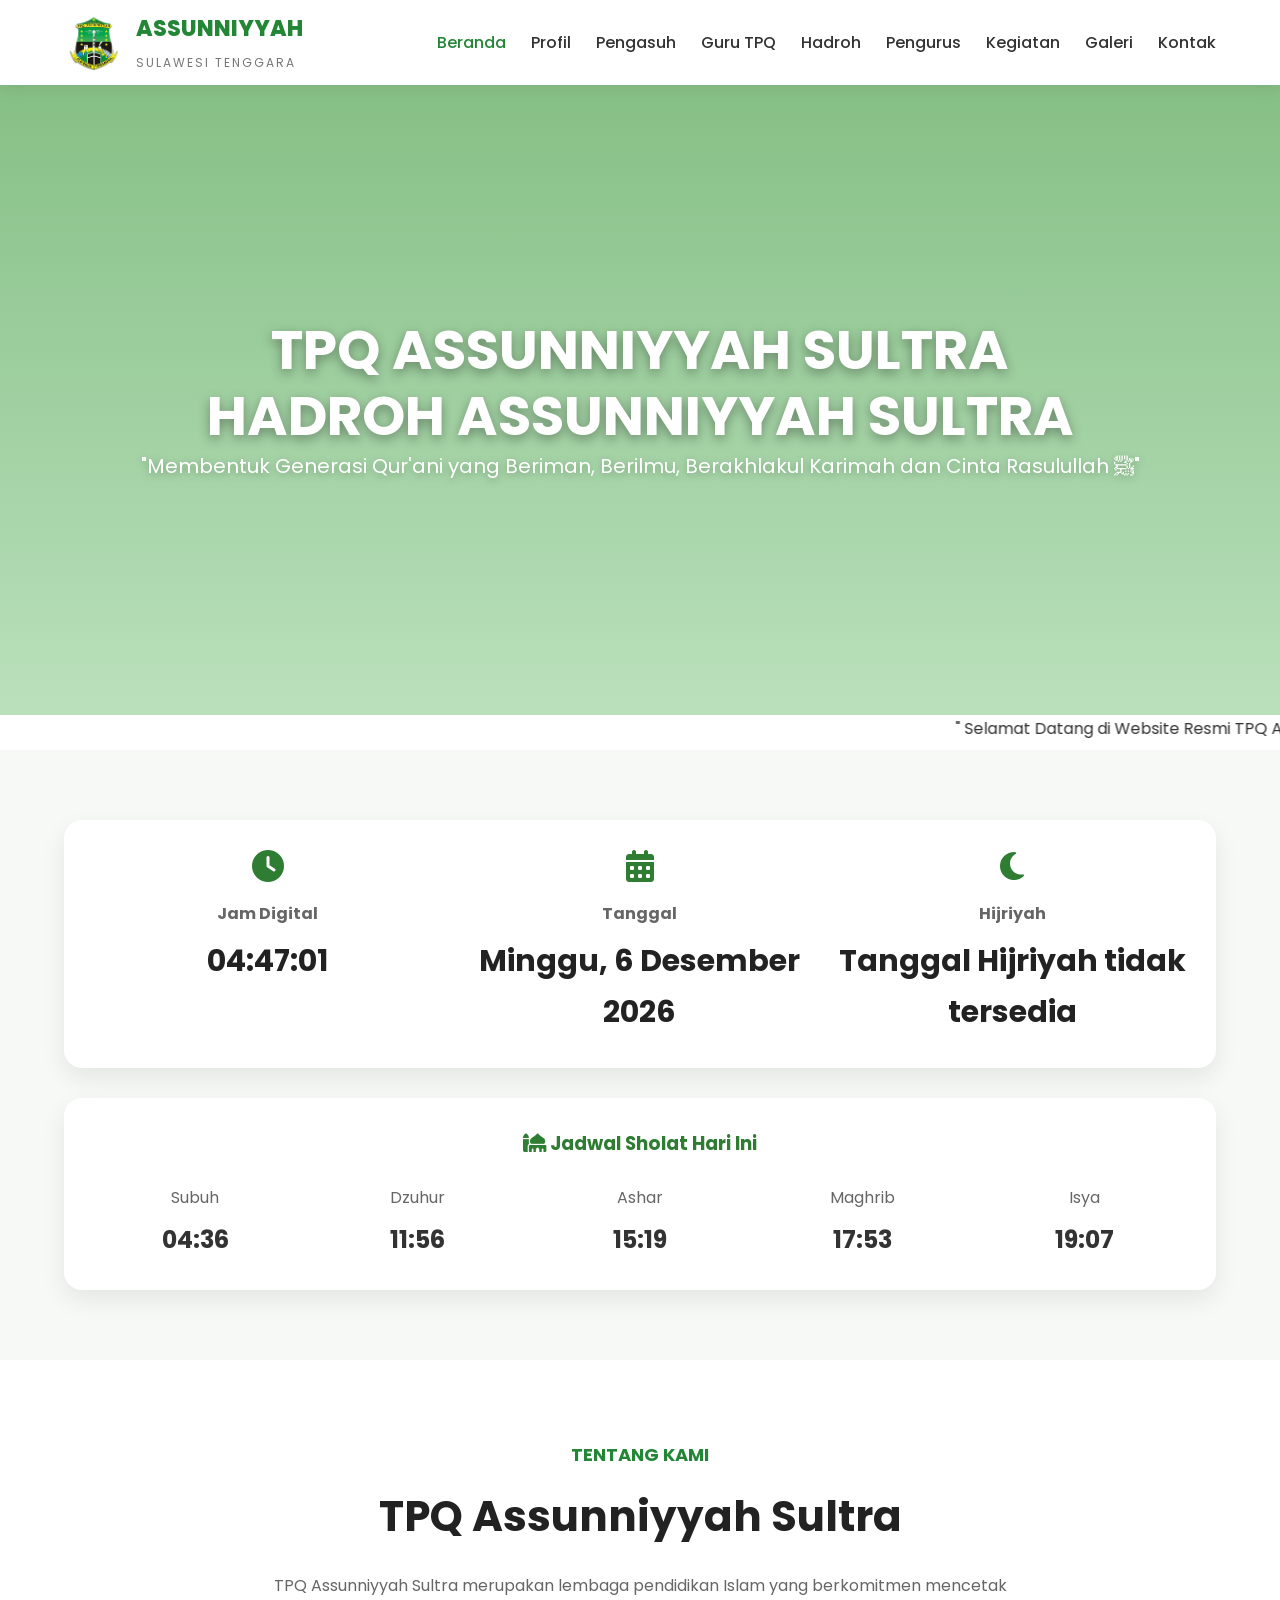
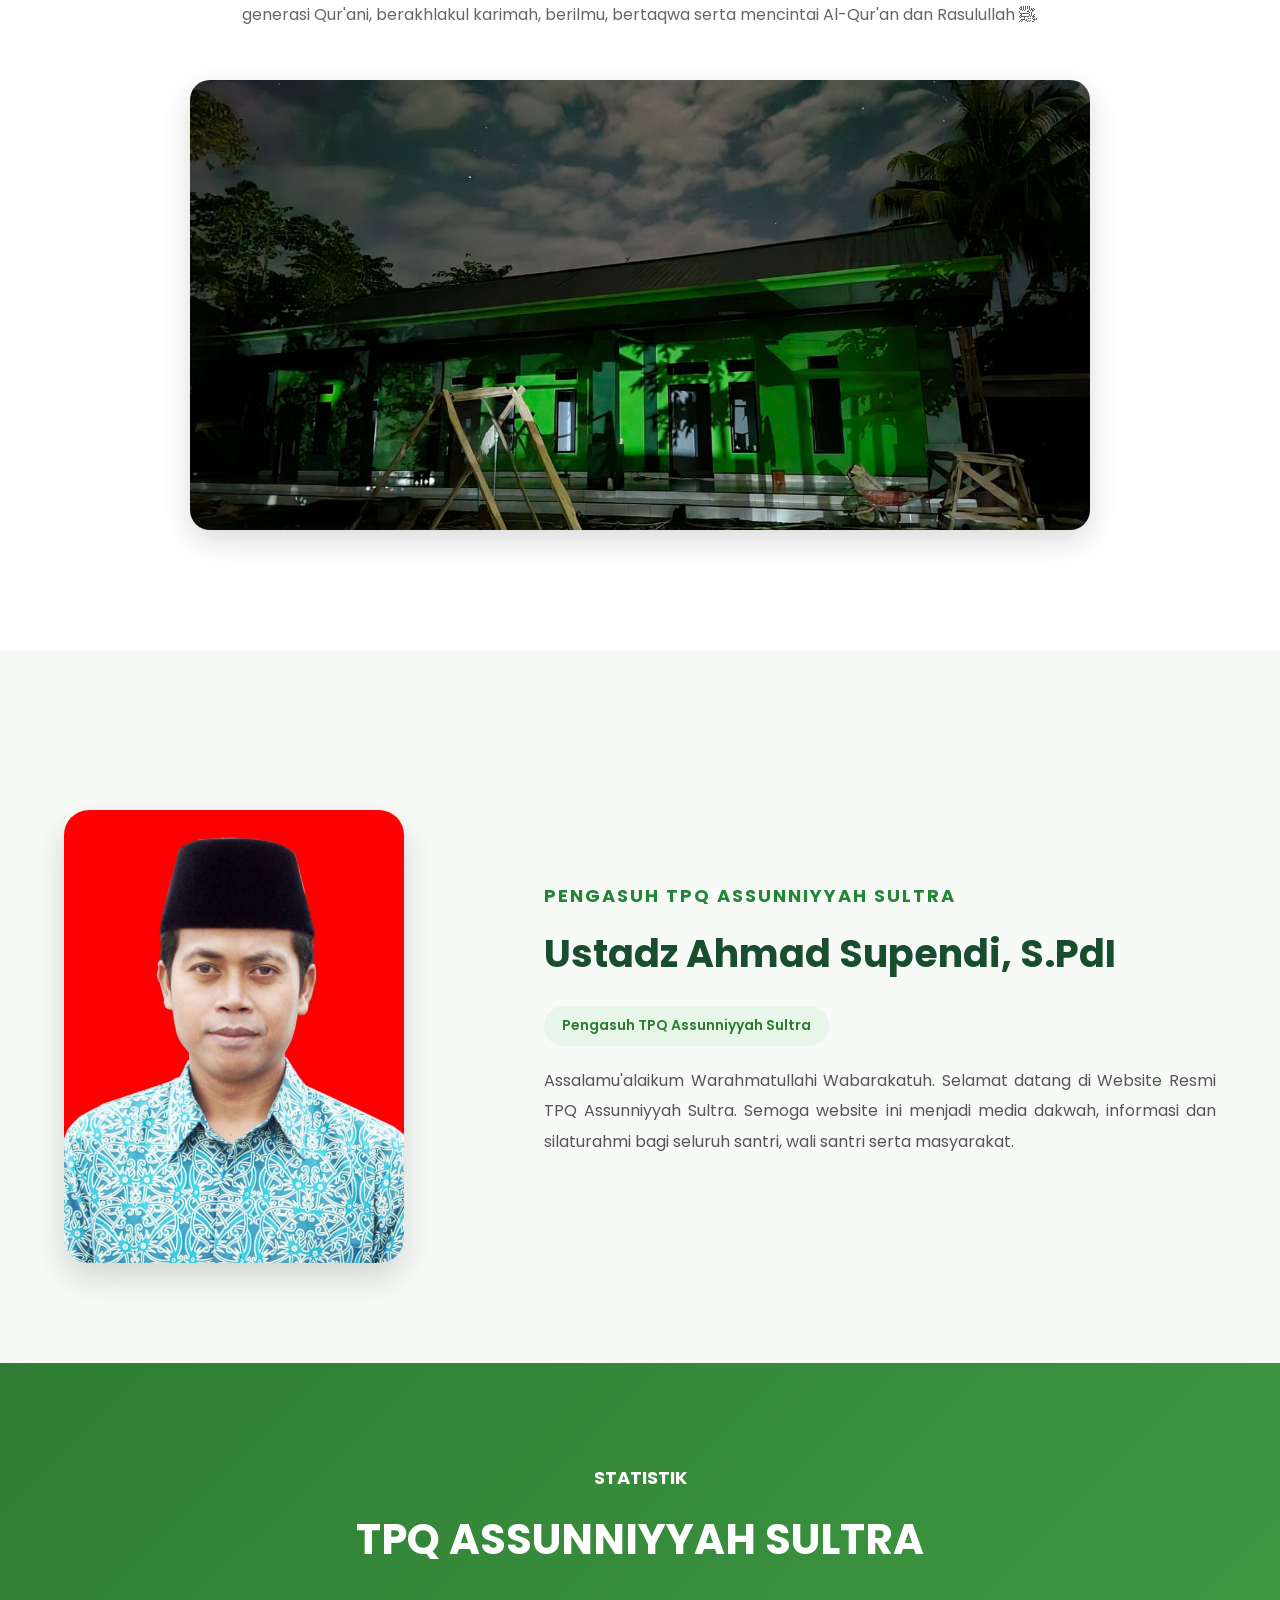
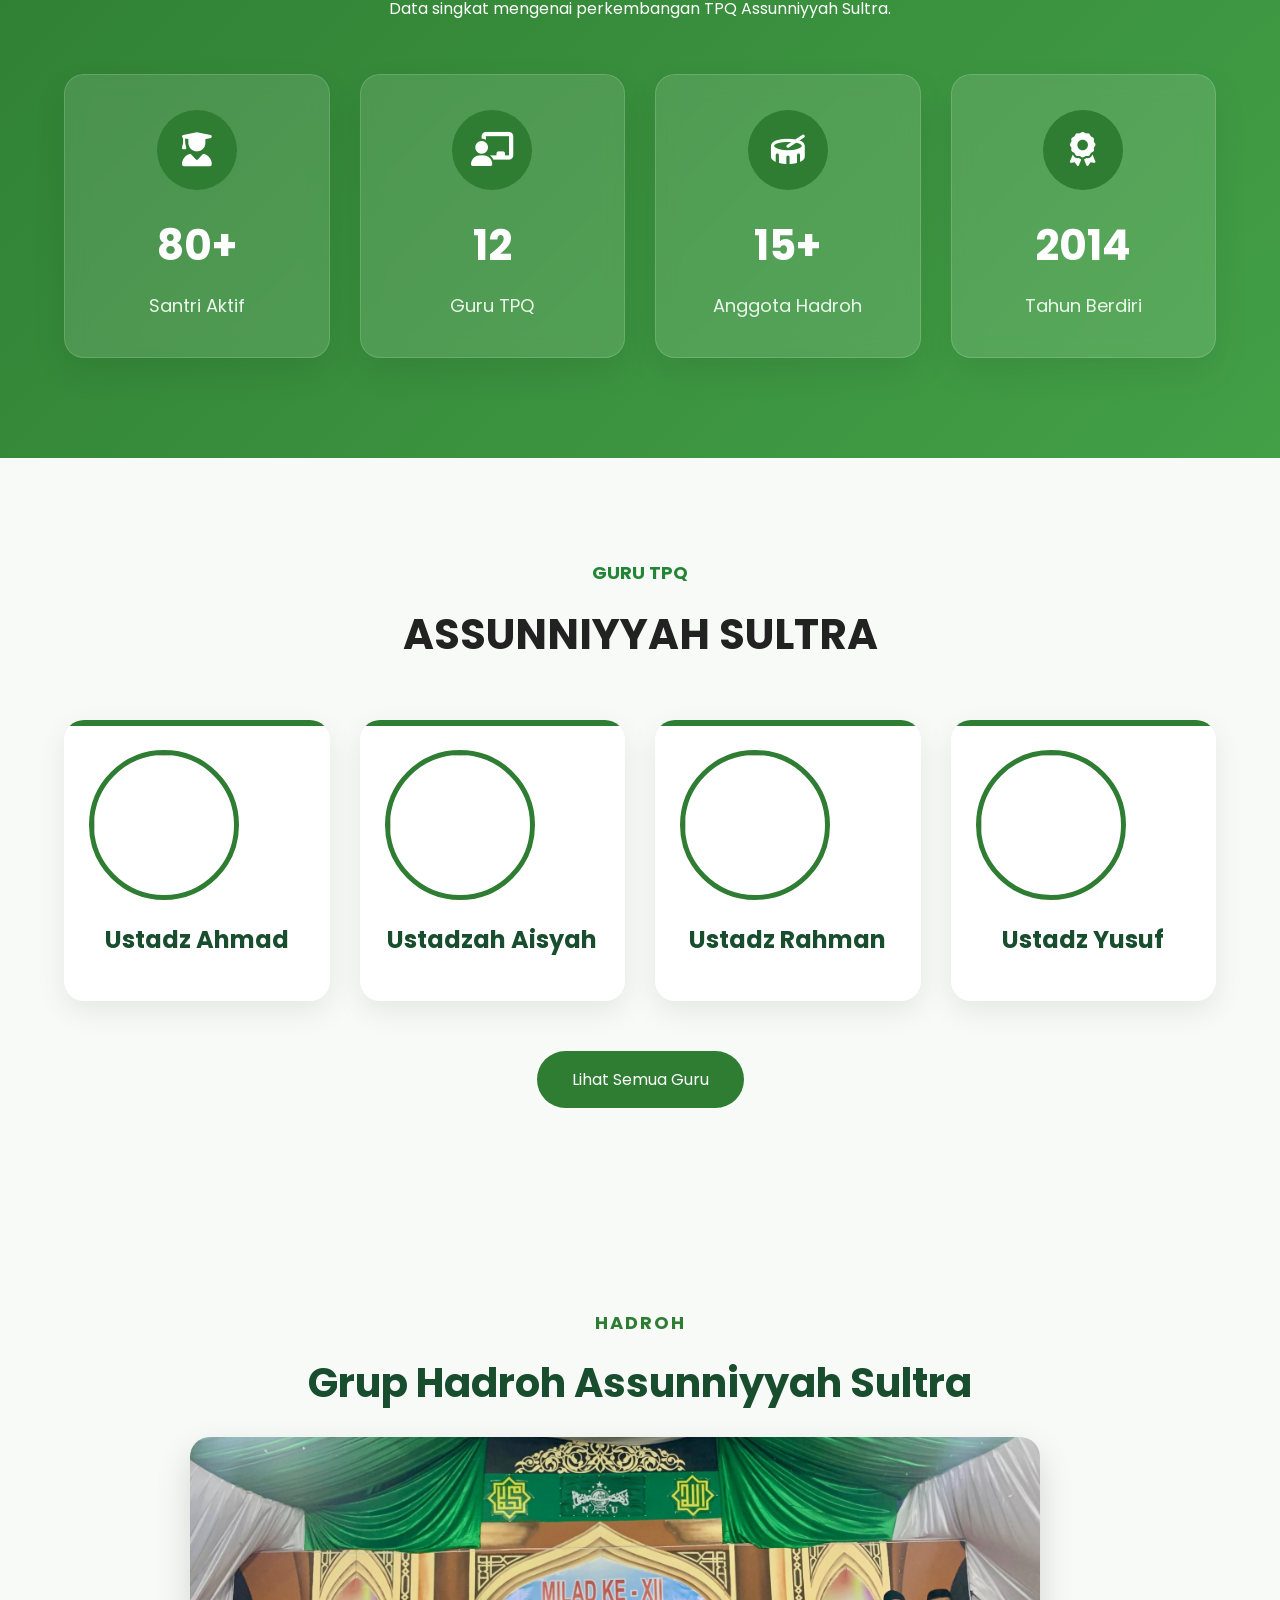
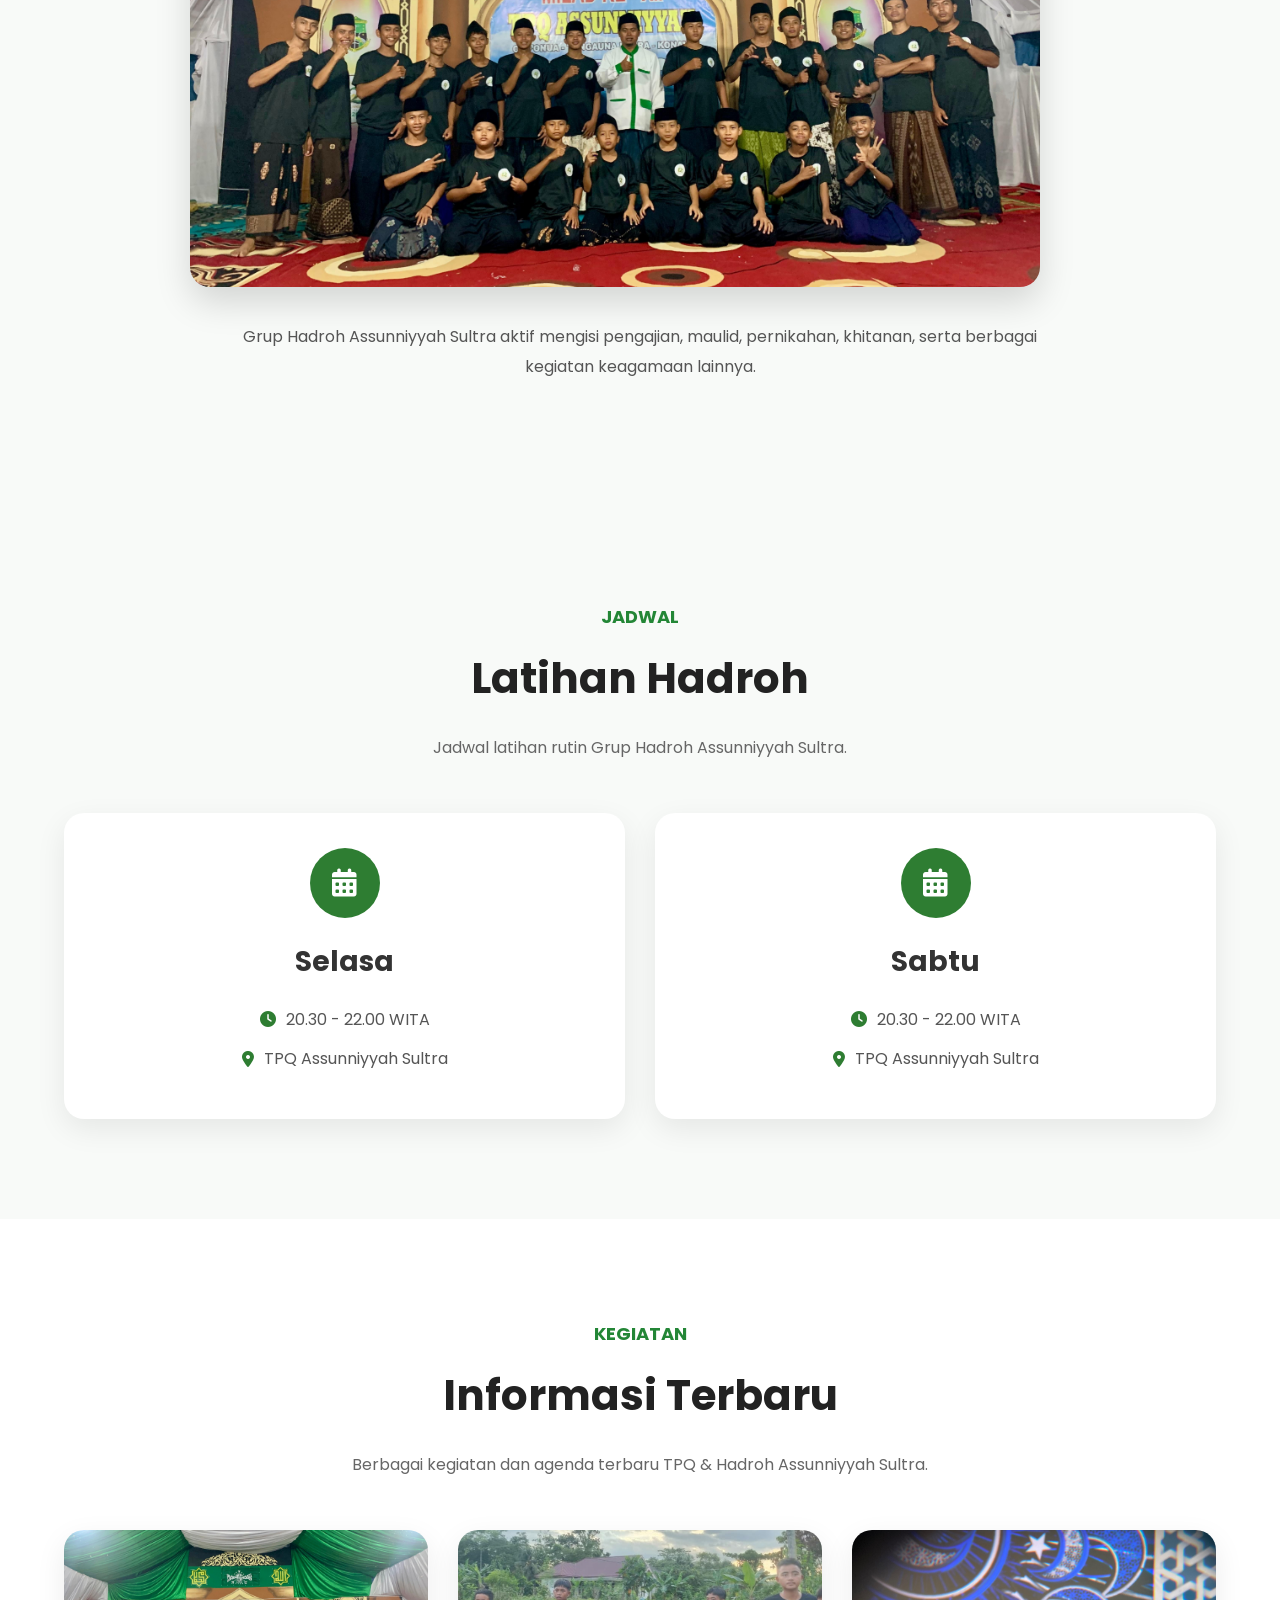
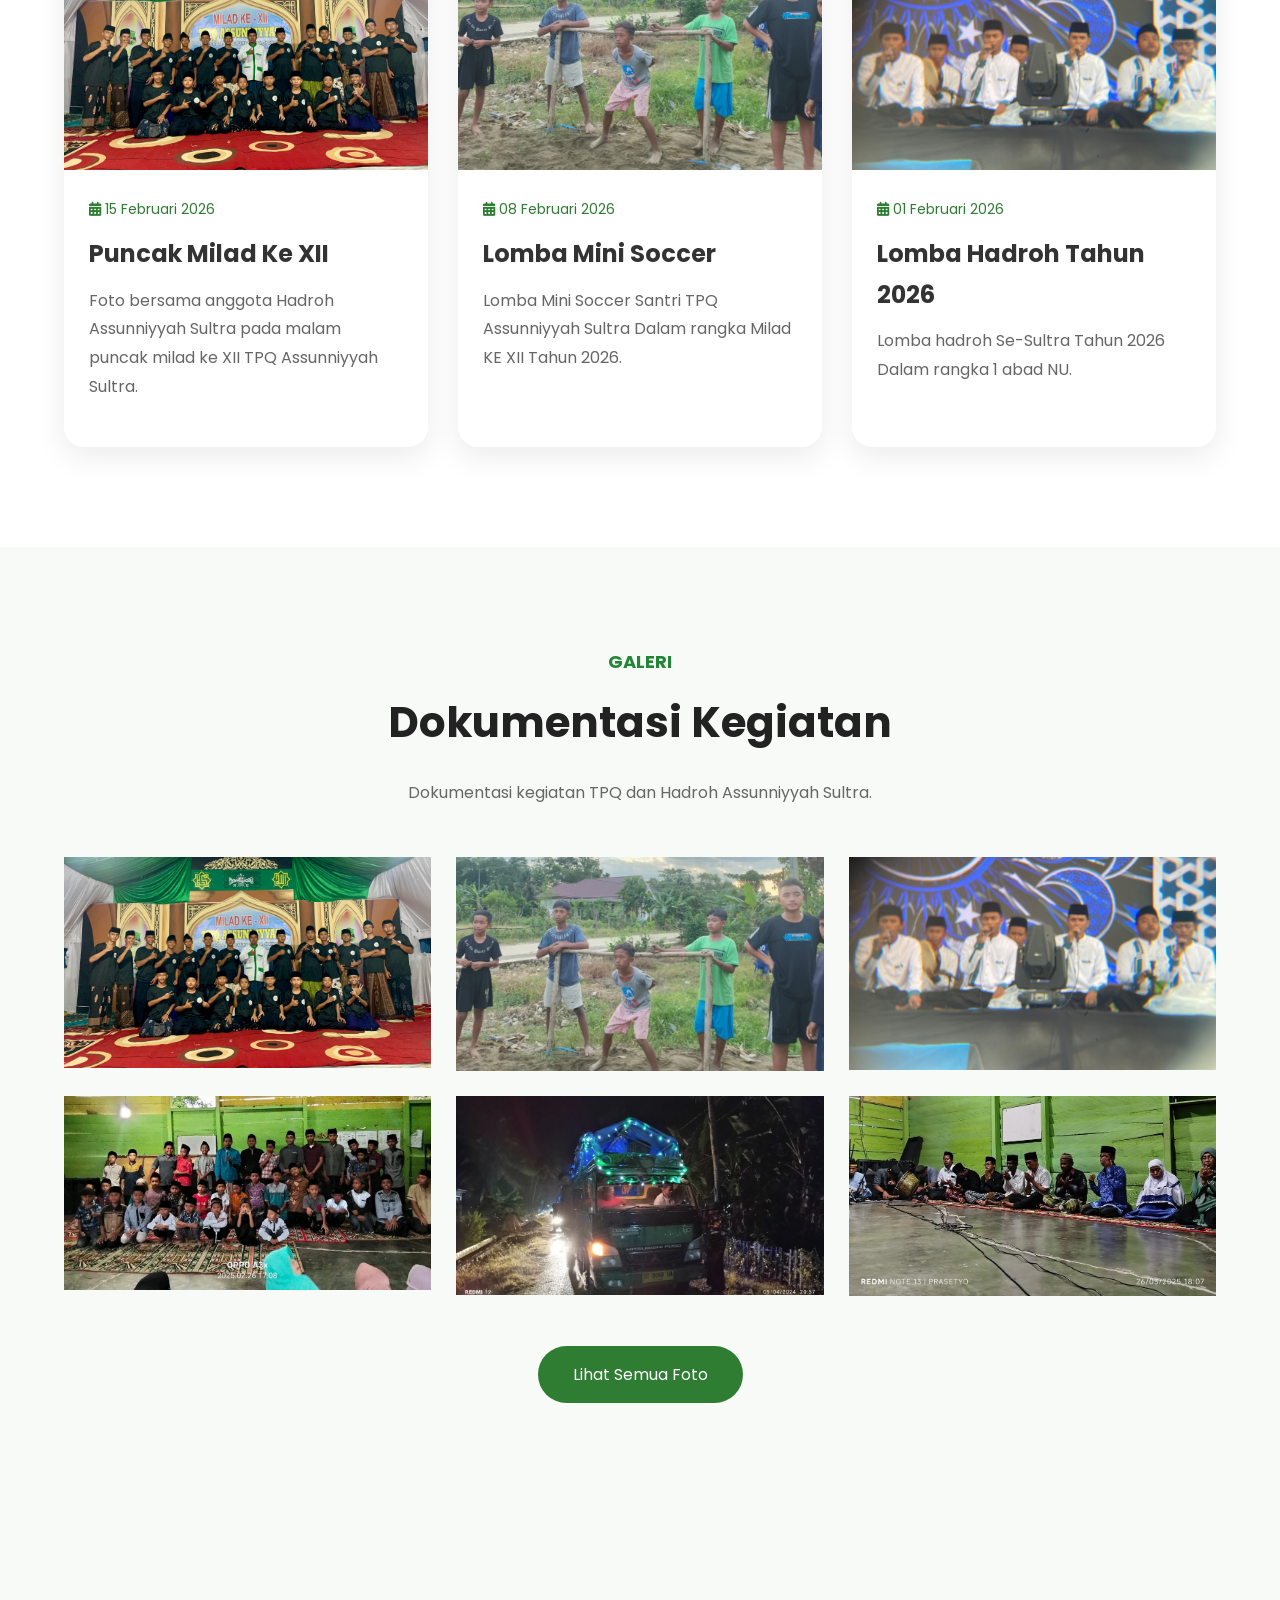
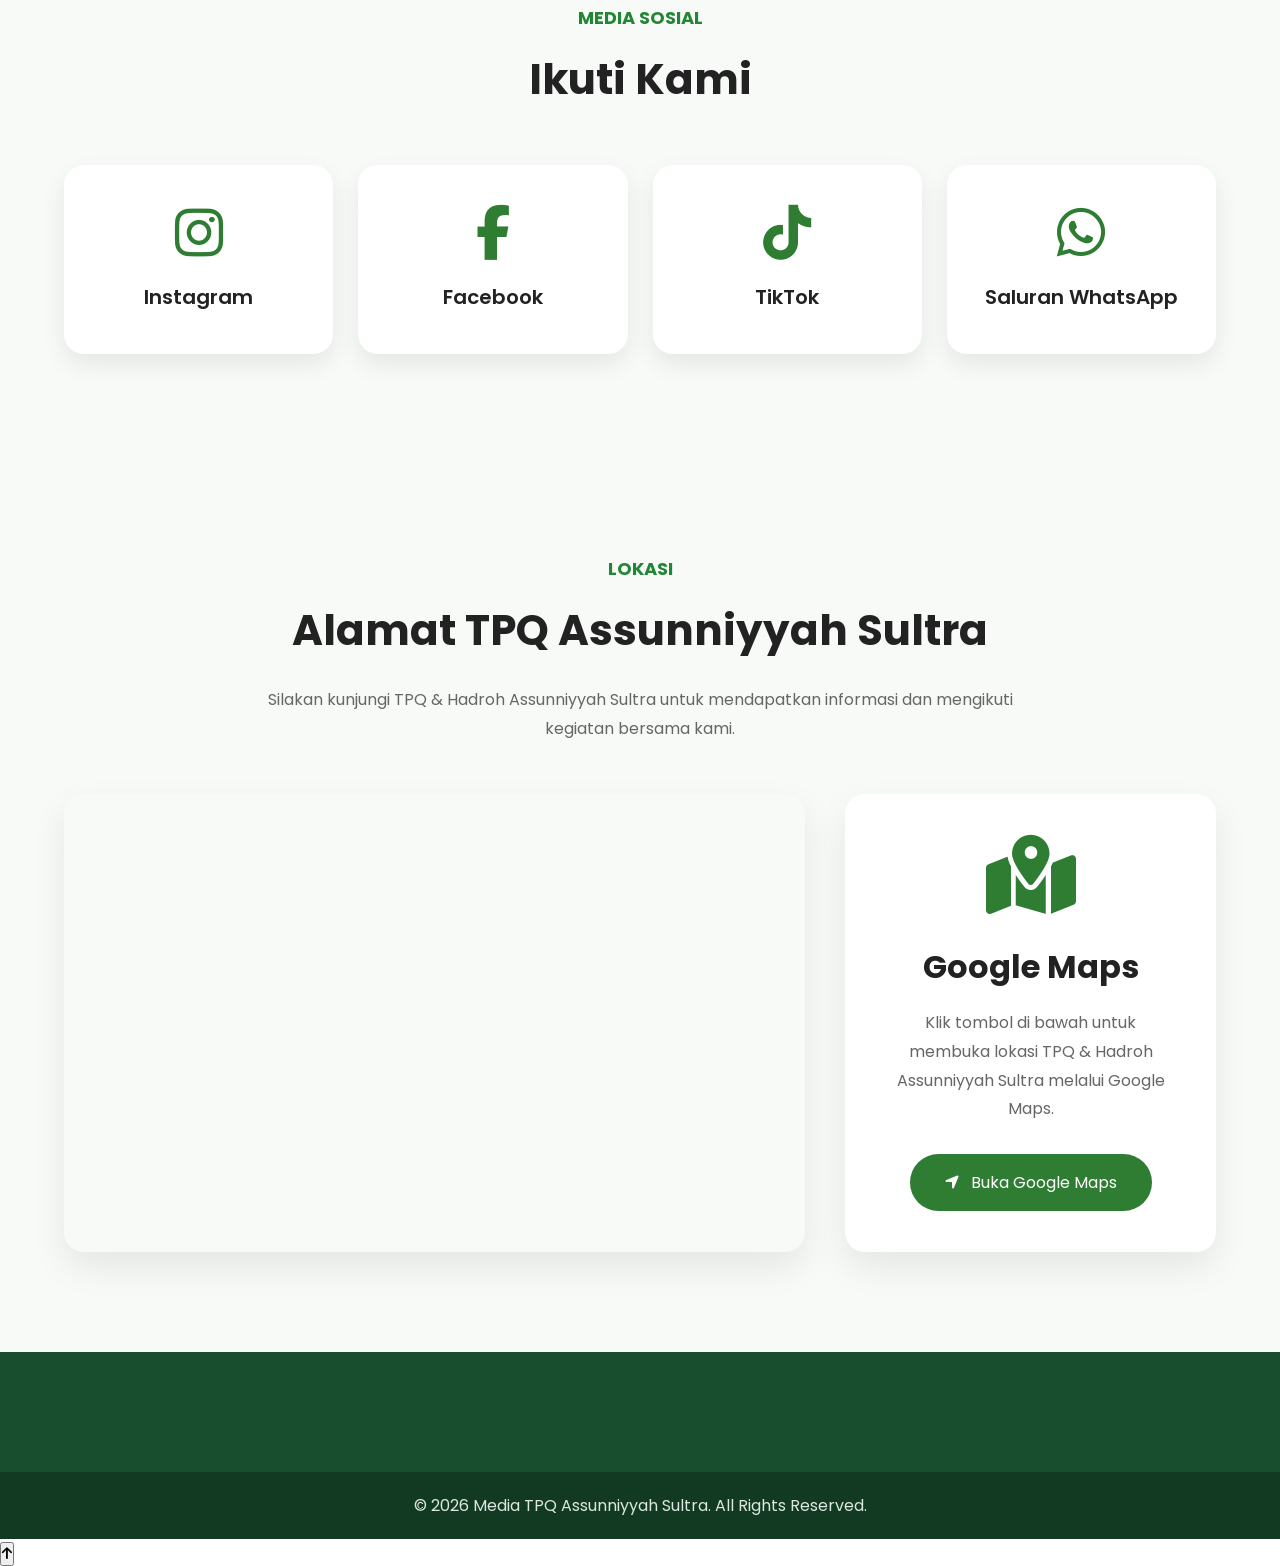
==== index.html @ f1564d1c "Update Web" ====
<!doctype html>
<html lang="id">
  <head>
    <meta charset="UTF-8" />

    <meta name="viewport" content="width=device-width, initial-scale=1.0" />

    <title>TPQ Assunniyyah Sultra</title>

    <meta
      name="description"
      content="Website Resmi TPQ & Hadroh Assunniyyah Sultra"
    />

    <link rel="icon" href="images/favicon==.ico" />

    <!-- Google Font -->

    <link rel="preconnect" href="https://fonts.googleapis.com" />

    <link rel="preconnect" href="https://fonts.gstatic.com" crossorigin />

    <link
      href="https://fonts.googleapis.com/css2?family=Poppins:wght@300;400;500;600;700;800&display=swap"
      rel="stylesheet"
    />

    <!-- Font Awesome -->

    <link
      rel="stylesheet"
      href="https://cdnjs.cloudflare.com/ajax/libs/font-awesome/6.7.2/css/all.min.css"
    />

    <!-- AOS -->

    <link href="https://unpkg.com/aos@2.3.4/dist/aos.css" rel="stylesheet" />

    <!-- CSS -->

    <link rel="stylesheet" href="css/style.css" />
  </head>

  <body>
    <!-- ========================= -->
    <!-- LOADING -->
    <!-- ========================= -->

    <div id="loader">
      <div class="loader-circle"></div>
    </div>

    <!-- ========================= -->
<!-- HEADER -->
<!-- ========================= -->

<header id="header">
  <div class="container">

    <a href="index.html" class="logo">
      <img src="images/logo.png" alt="Logo">

      <div class="logo-text">
        <h2>ASSUNNIYYAH</h2>
        <span>SULAWESI TENGGARA</span>
      </div>
    </a>

    <!-- Tombol Menu Mobile -->
    <div class="menu-toggle" id="menu-toggle">
      <i class="fa-solid fa-bars"></i>
    </div>

    <nav id="navbar">
      <ul>
        <li><a href="index.html" class="active">Beranda</a></li>
        <li><a href="profil.html">Profil</a></li>
        <li><a href="pengasuh.html">Pengasuh</a></li>
        <li><a href="guru.html">Guru TPQ</a></li>
        <li><a href="hadroh.html">Hadroh</a></li>
        <li><a href="pengurus.html">Pengurus</a></li>
        <li><a href="kegiatan.html">Kegiatan</a></li>
        <li><a href="galeri.html">Galeri</a></li>
        <li><a href="kontak.html">Kontak</a></li>
      </ul>
    </nav>

  </div>
</header>
    <!-- ========================= -->
    <!-- HERO -->
    <!-- ========================= -->

    <section class="hero">
      <div class="hero-overlay"></div>

      <div class="container hero-content">
        <h1 data-aos="zoom-in">
          TPQ ASSUNNIYYAH SULTRA
  <span>HADROH ASSUNNIYYAH SULTRA</span>

        </h1>

        <p data-aos="fade-up">
          "Membentuk Generasi Qur'ani yang Beriman, Berilmu, Berakhlakul Karimah
          dan Cinta Rasulullah ﷺ"
        </p>
      </div>
    </section>

    <!-- ========================= -->
    <!-- RUNNING TEXT -->
    <!-- ========================= -->

    <section class="running-text">
      <marquee behavior="scroll" direction="left">
        " Selamat Datang di Website Resmi TPQ Assunniyyah Sultra • Semoga Allah
        SWT Memberikan Keberkahan Kepada Kita Semua • Aamiin Ya Rabbal 'Alamin "
      </marquee>
    </section>

    <section class="dashboard">
      <div class="container">
        <!-- Card Atas -->
        <div class="info-bar">
          <div class="info-item">
            <i class="fa-solid fa-clock"></i>
            <h4>Jam Digital</h4>
            <h2 id="clock">00:00:00</h2>
          </div>

          <div class="info-item">
            <i class="fa-solid fa-calendar-days"></i>
            <h4>Tanggal</h4>
            <h2 id="today">Loading...</h2>
          </div>

          <div class="info-item">
            <i class="fa-solid fa-moon"></i>
            <h4>Hijriyah</h4>
            <h2 id="hijri">Loading...</h2>
          </div>
        </div>

        <!-- Card Bawah -->
        <div class="prayer-card">
          <h3>
            <i class="fa-solid fa-mosque"></i>
            Jadwal Sholat Hari Ini
          </h3>

          <div class="prayer-grid">
            <div>
              <span>Subuh</span>
              <strong id="fajr">04:36</strong>
            </div>

            <div>
              <span>Dzuhur</span>
              <strong id="dhuhr">11:56</strong>
            </div>

            <div>
              <span>Ashar</span>
              <strong id="asr">15:19</strong>
            </div>

            <div>
              <span>Maghrib</span>
              <strong id="maghrib">17:53</strong>
            </div>

            <div>
              <span>Isya</span>
              <strong id="isha">19:07</strong>
            </div>
          </div>
        </div>
      </div>
    </section>

    <!-- ========================= -->
    <!-- PROFIL SINGKAT -->
    <!-- ========================= -->

    <section class="about">
      <div class="container">
        <div class="section-title">
          <h5>Tentang Kami</h5>

          <h2>TPQ Assunniyyah Sultra</h2>

          <p>
            TPQ Assunniyyah Sultra merupakan lembaga pendidikan Islam yang
            berkomitmen mencetak generasi Qur'ani, berakhlakul karimah, berilmu,
            bertaqwa serta mencintai Al-Qur'an dan Rasulullah ﷺ.
          </p>
        </div>

        <!-- Gambar -->
        <div class="about-image">
          <img src="images/about.jpg" alt="Tentang Kami" />
        </div>
      </div>
    </section>

    <!-- ========================= -->
    <!-- SAMBUTAN PENGASUH -->
    <!-- ========================= -->

    <section class="pengasuh-home">
      <div class="container">
        <div class="pengasuh-grid">
          <div class="foto">
            <img src="images/pengasuh.jpg" alt="Pengasuh" />
          </div>

          <div class="isi">
            <h5>Pengasuh TPQ Assunniyyah SUltra</h5>

            <h2>Ustadz Ahmad Supendi, S.PdI</h2>

            <span class="jabatan"> Pengasuh TPQ Assunniyyah Sultra </span>

            <p>
              Assalamu'alaikum Warahmatullahi Wabarakatuh. Selamat datang di
              Website Resmi TPQ Assunniyyah Sultra. Semoga website ini menjadi
              media dakwah, informasi dan silaturahmi bagi seluruh santri, wali
              santri serta masyarakat.
            </p>
          </div>
        </div>
      </div>
    </section>

    <!-- ========================= -->
    <!-- STATISTIK -->
    <!-- ========================= -->

    <section class="counter">
      <div class="container">
        <div class="section-title">
          <h5>Statistik</h5>

          <h2>TPQ ASSUNNIYYAH SULTRA</h2>

          <p>Data singkat mengenai perkembangan TPQ Assunniyyah Sultra.</p>
        </div>

        <div class="counter-grid">
          <div class="counter-box">
            <i class="fa-solid fa-user-graduate"></i>
            <h2>80+</h2>
            <p>Santri Aktif</p>
          </div>

          <div class="counter-box">
            <i class="fa-solid fa-chalkboard-user"></i>
            <h2>12</h2>
            <p>Guru TPQ</p>
          </div>

          <div class="counter-box">
            <i class="fa-solid fa-drum"></i>
            <h2>15+</h2>
            <p>Anggota Hadroh</p>
          </div>

          <div class="counter-box">
            <i class="fa-solid fa-award"></i>
            <h2>2014</h2>
            <p>Tahun Berdiri</p>
          </div>
        </div>
      </div>
    </section>

    <!-- ========================= -->
    <!-- GURU -->
    <!-- ========================= -->

    <section class="guru-home">
      <div class="container">
        <div class="section-title">
          <h5>Guru TPQ</h5>

          <h2>ASSUNNIYYAH SULTRA</h2>
        </div>

        <div class="guru-grid">
          <div class="guru-card">
            <img src="images/guru/guru1.jpg" />

            <h3>Ustadz Ahmad</h3>

          </div>

          <div class="guru-card">
            <img src="images/guru/guru2.jpg" />

            <h3>Ustadzah Aisyah</h3>

          </div>

          <div class="guru-card">
            <img src="images/guru/guru3.jpg" />

            <h3>Ustadz Rahman</h3>

          </div>

          <div class="guru-card">
            <img src="images/guru/guru4.jpg" />

            <h3>Ustadz Yusuf</h3>

          </div>
        </div>

        <div class="center">
          <a href="guru.html" class="btn"> Lihat Semua Guru </a>
        </div>
      </div>
    </section>

    <!-- ========================= -->
    <!-- HADROH -->
    <!-- ========================= -->

    <section class="hadroh-home">
      <div class="container">
        <div class="hadroh-content">
          <h5>Hadroh</h5>

          <h2>Grup Hadroh Assunniyyah Sultra</h2>

          <div class="hadroh-image">
            <img src="images/hadroh.jpg" alt="Grup Hadroh" />
          </div>

          <p>
            Grup Hadroh Assunniyyah Sultra aktif mengisi pengajian, maulid,
            pernikahan, khitanan, serta berbagai kegiatan keagamaan lainnya.
          </p>
        </div>
      </div>
    </section>
    <!-- ========================= -->
    <!-- JADWAL HADROH -->
    <!-- ========================= -->

    <section class="jadwal-home">
      <div class="container">
        <div class="section-title">
          <h5>Jadwal</h5>

          <h2>Latihan Hadroh</h2>

          <p>Jadwal latihan rutin Grup Hadroh Assunniyyah Sultra.</p>
        </div>

        <div class="jadwal-grid">
          <div class="jadwal-card">
            <i class="fa-solid fa-calendar-days"></i>

            <h3>Selasa</h3>

            <p>
              <i class="fa-solid fa-clock"></i>
              20.30 - 22.00 WITA
            </p>

            <p>
              <i class="fa-solid fa-location-dot"></i>
              TPQ Assunniyyah Sultra
            </p>
          </div>

          <div class="jadwal-card">
            <i class="fa-solid fa-calendar-days"></i>

            <h3>Sabtu</h3>

            <p>
              <i class="fa-solid fa-clock"></i>
              20.30 - 22.00 WITA
            </p>

            <p>
              <i class="fa-solid fa-location-dot"></i>
              TPQ Assunniyyah Sultra
            </p>
          </div>
        </div>
      </div>
    </section>

    <!-- ========================= -->
    <!-- KEGIATAN -->
    <!-- ========================= -->

    <section class="kegiatan-home">
      <div class="container">
        <div class="section-title">
          <h5>Kegiatan</h5>

          <h2>Informasi Terbaru</h2>

          <p>
            Berbagai kegiatan dan agenda terbaru TPQ & Hadroh Assunniyyah
            Sultra.
          </p>
        </div>

        <div class="kegiatan-grid">
          <div class="kegiatan-card">
            <img src="images/Kegiatan/1.jpg" alt="Wisuda Santri" />

            <div class="content">
              <span class="tanggal">
                <i class="fa-solid fa-calendar-days"></i>
                15 Februari 2026
              </span>

              <h3>Puncak Milad Ke XII</h3>

              <p>
                Foto bersama anggota Hadroh Assunniyyah Sultra pada malam
                puncak milad ke XII TPQ Assunniyyah Sultra.
              </p>
            </div>
          </div>

          <div class="kegiatan-card">
            <img src="images/Kegiatan/2.jpg" alt="Maulid Nabi" />

            <div class="content">
              <span class="tanggal">
                <i class="fa-solid fa-calendar-days"></i>
                08 Februari 2026
              </span>

              <h3>Lomba Mini Soccer</h3>

              <p>
                Lomba Mini Soccer Santri TPQ Assunniyyah Sultra
                Dalam rangka Milad KE XII Tahun 2026.
              </p>
            </div>
          </div>

          <div class="kegiatan-card">
            <img src="images/Kegiatan/3.jpg" alt="Buka Bersama" />

            <div class="content">
              <span class="tanggal">
                <i class="fa-solid fa-calendar-days"></i>
                01 Februari 2026
              </span>

              <h3>Lomba Hadroh Tahun 2026</h3>

              <p>Lomba hadroh Se-Sultra Tahun 2026
                Dalam rangka 1 abad NU.
              </p>
            </div>
          </div>
        </div>
      </div>
    </section>

    <!-- ========================= -->
    <!-- GALERI -->
    <!-- ========================= -->

    <section class="gallery">
      <div class="container">
        <div class="section-title">
          <h5>Galeri</h5>

          <h2>Dokumentasi Kegiatan</h2>

          <p>Dokumentasi kegiatan TPQ dan Hadroh Assunniyyah Sultra.</p>
        </div>

        <div class="gallery-grid">
          <img src="images/galeri/1.jpg" alt="" />
          <img src="images/galeri/2.jpg" alt="" />
          <img src="images/galeri/3.jpg" alt="" />
          <img src="images/galeri/4.jpg" alt="" />
          <img src="images/galeri/5.jpg" alt="" />
          <img src="images/galeri/6.jpg" alt="" />
        </div>

        <div class="center">
          <a href="galeri.html" class="btn"> Lihat Semua Foto </a>
        </div>
      </div>
    </section>

    <!-- ========================= -->
    <!-- MEDIA SOSIAL -->
    <!-- ========================= -->

    <section class="social-media-home">
      <div class="container">
        <div class="section-title">
          <h5>Media Sosial</h5>

          <h2>Ikuti Kami</h2>
        </div>

        <div class="social-media-grid">
          <a href="#" class="social-media-card">
            <i class="fab fa-instagram"></i>

            <h3>Instagram</h3>
          </a>

          <a href="#" class="social-media-card">
            <i class="fab fa-facebook-f"></i>

            <h3>Facebook</h3>
          </a>

          <a href="#" class="social-media-card">
            <i class="fab fa-tiktok"></i>

            <h3>TikTok</h3>
          </a>

          <a href="https://whatsapp.com/channel/0029Vb6RpM305MUb8Zbswf0Z" class="social-media-card">
            <i class="fab fa-whatsapp"></i>

            <h3>Saluran WhatsApp</h3>
          </a>
        </div>
      </div>
    </section>

    <!-- ========================= -->
    <!-- LOKASI -->
    <!-- ========================= -->

    <section class="maps">
      <div class="container">
        <div class="section-title">
          <h5>Lokasi</h5>

          <h2>Alamat TPQ Assunniyyah Sultra</h2>

          <p>
            Silakan kunjungi TPQ & Hadroh Assunniyyah Sultra untuk mendapatkan
            informasi dan mengikuti kegiatan bersama kami.
          </p>
        </div>

        <div class="maps-grid">

  <!-- GOOGLE MAPS -->
  <div class="maps-box">
    <iframe
      src="https://www.google.com/maps/embed?pb=!1m18!1m12!1m3!1d3784.098112380051!2d122.01916017473341!3d-3.7930632961807658!2m3!1f0!2f0!3f0!3m2!1i1024!2i768!4f13.1!3m3!1m2!1s0x2d984b002f3227e1%3A0x516127550e9a726f!2sHadroh%20Assunniyyah%20sultra!5e1!3m2!1sid!2sid!4v1784191414597!5m2!1sid!2sid"
      loading="lazy"
      allowfullscreen
      referrerpolicy="strict-origin-when-cross-origin">
    </iframe>
  </div>

  <!-- INFORMASI MAPS -->
  <div class="maps-info">

    <i class="fa-solid fa-map-location-dot maps-icon"></i>

    <h3>Google Maps</h3>

    <p>
      Klik tombol di bawah untuk membuka lokasi TPQ & Hadroh
      Assunniyyah Sultra melalui Google Maps.
    </p>

    <a
      href="https://maps.app.goo.gl/Sqb6dBNsabSsBV2x9?g_st=aw"
      target="_blank"
      class="btn">

      <i class="fa-solid fa-location-arrow"></i>

      Buka Google Maps

    </a>

  </div>

</div>
      </div>
    </section>
    <!-- ========================= -->
    <!-- FOOTER -->
    <!-- ========================= -->

    <footer>
      <div class="container footer-grid">
        <!-- Kiri -->
        <div class="footer-about">
         
        </div>
      </div>

      <div class="copyright">
        © 2026 Media TPQ Assunniyyah Sultra. All Rights Reserved.
      </div>
    </footer>

    <!-- Back To Top -->

    <button id="backToTop">
      <i class="fa-solid fa-arrow-up"></i>
    </button>

    <!-- AOS -->

    <script src="https://unpkg.com/aos@2.3.4/dist/aos.js"></script>

    <script>
      AOS.init({
        duration: 1000,

        once: true,
      });
    </script>

    <!-- Javascript -->

    <script src="js/script.js"></script>
    <script src="js/jam.js"></script>
    <script src="js/kalender.js"></script>
    <script src="js/jadwal-sholat.js"></script>
    <script src="js/galeri.js"></script>

    <script>
document.addEventListener("DOMContentLoaded", function(){

    const menu = document.getElementById("menu-toggle");
    const navbar = document.getElementById("navbar");

    menu.addEventListener("click", function(){
        navbar.classList.toggle("active");
    });

});
</script>
  </body>
</html>
---- css/style.css ----
/* =====================================
   ASSUNNIYYAH SULTRA WEBSITE
   MAIN STYLE CSS
===================================== */

*{
    margin:0;
    padding:0;
    box-sizing:border-box;
}

html,
body{
    overflow-x:hidden;
}

/* RESET */

* {
  margin: 0;

  padding: 0;

  box-sizing: border-box;

  font-family: "Poppins", sans-serif;
}

html {
  scroll-behavior: smooth;
}

body {
  background: #ffffff;

  color: #333;

  line-height: 1.7;
}

img {
  max-width: 100%;

  display: block;
}

a {
  text-decoration: none;

  color: inherit;
}

ul {
  list-style: none;
}

.container {
  width: 90%;

  max-width: 1200px;

  margin: auto;
}

/* =====================================
   WARNA UTAMA
===================================== */

:root {
  --hijau: #8bcf8b;

  --hijau-tua: #238636;

  --hijau-muda: #eaffea;

  --putih: #ffffff;

  --abu: #f5f5f5;

  --text: #333;
}

/* =====================================
   HEADER
===================================== */

#header {
  position: sticky;

  top: 0;

  z-index: 999;

  background: white;

  box-shadow: 0 3px 15px rgba(0, 0, 0, 0.08);
}

#header .container {
  display: flex;

  justify-content: space-between;

  align-items: center;

  height: 85px;
}

.logo {
  display: flex;

  align-items: center;

  gap: 12px;
}

.logo img {
  width: 60px;

  height: 60px;

  object-fit: contain;
}

.logo h2 {
  font-size: 22px;

  color: var(--hijau-tua);

  font-weight: 800;
}

.logo span {
  font-size: 12px;

  color: #777;

  letter-spacing: 2px;
}

/* NAVBAR */

nav ul {
  display: flex;

  gap: 25px;
}

nav ul li a {
  font-weight: 500;

  transition: 0.3s;

  padding: 8px 0;
}

nav ul li a:hover,
nav ul li a.active {
  color: var(--hijau-tua);
}

/* =====================================
   BUTTON
===================================== */

.btn {
  display: inline-block;

  padding: 12px 28px;

  background: var(--hijau-tua);

  color: white;

  border-radius: 30px;

  transition: 0.3s;
}

.btn:hover {
  background: #176b2b;

  transform: translateY(-3px);
}

/* =====================================
   SECTION TITLE
===================================== */

.section-title {
  text-align: center;

  margin-bottom: 45px;
}

.section-title h5 {
  color: var(--hijau-tua);

  font-size: 18px;

  text-transform: uppercase;
}

.section-title h2 {
  font-size: 34px;

  margin: 10px 0;

  color: #222;
}

.section-title p {
  color: #666;

  max-width: 700px;

  margin: auto;
}

/* =====================================
   CARD GLOBAL
===================================== */

.card,
.program-card,
.kontak-card,
.sholat-card,
.calendar-card,
.anggota-card,
.pengurus-card {
  background: white;

  border-radius: 18px;

  box-shadow: 0 10px 30px rgba(0, 0, 0, 0.08);

  overflow: hidden;

  transition: 0.3s;
}

.card:hover,
.program-card:hover,
.kontak-card:hover,
.sholat-card:hover,
.calendar-card:hover,
.anggota-card:hover {
  transform: translateY(-8px);
}

/* =====================================
   INDEX BERANDA CSS
===================================== */

/* =====================================
   HERO SECTION
===================================== */

.hero {
  height: 70vh; /* sebelumnya 100vh */
  min-height: 550px;

  display: flex;
  justify-content: center;
  align-items: center;
  text-align: center;

  background:
    linear-gradient(rgba(34, 139, 34, 0.55), rgba(102, 187, 106, 0.45)),
    url("../images/hero.jpg");

  background-size: cover;
  background-position: center;

  color: #fff;
}

.hero-content h1 {
  font-size: 55px;
  line-height: 1.2;
  white-space: nowrap;
  text-shadow: 0 4px 12px rgba(0, 0, 0, 0.35);
}

.hero-content h1 span {
  display: block;
}

.hero-content p {
  white-space: nowrap;
  font-size: 20px;
  text-shadow: 0 2px 8px rgba(0, 0, 0, 0.3);
}

/* =====================================
   DASHBOARD
===================================== */

.dashboard {
  padding: 70px 0;
  background: #f6f9f6;
}

.info-bar {
  background: #fff;
  border-radius: 18px;
  padding: 30px;
  display: grid;
  grid-template-columns: repeat(3, 1fr);
  gap: 25px;
  box-shadow: 0 10px 25px rgba(0, 0, 0, 0.08);
  margin-bottom: 30px;
}

.info-item {
  text-align: center;
}

.info-item i {
  font-size: 32px;
  color: #2e7d32;
  margin-bottom: 10px;
}

.info-item h4 {
  margin: 8px 0;
  color: #666;
}

.info-item h2 {
  font-size: 30px;
  color: #222;
}

.prayer-card {
  background: #fff;
  border-radius: 18px;
  padding: 30px;
  box-shadow: 0 10px 25px rgba(0, 0, 0, 0.08);
}

.prayer-card h3 {
  text-align: center;
  margin-bottom: 25px;
  color: #2e7d32;
}

.prayer-grid {
  display: grid;
  grid-template-columns: repeat(5, 1fr);
  gap: 20px;
  text-align: center;
}

.prayer-grid span {
  display: block;
  color: #666;
  margin-bottom: 8px;
}

.prayer-grid strong {
  font-size: 24px;
}

/* =====================================
   TENTANG KAMI
===================================== */

.about {
  padding: 80px 0;
}

.about .container {
  max-width: 1100px;
  margin: auto;
}

.section-title {
  text-align: center;
  margin-bottom: 50px;
}

.section-title h5 {
  color: var(--hijau-tua);
  font-size: 18px;
  margin-bottom: 10px;
}

.section-title h2 {
  font-size: 42px;
  margin-bottom: 20px;
}

.section-title p {
  max-width: 800px;
  margin: auto;
  line-height: 1.8;
  color: #666;
}

/* Gambar */

.about-image {
  display: flex;
  justify-content: center;
  margin: 40px 0;
}

.about-image img {
  width: 100%;
  max-width: 900px;
  height: 450px;
  object-fit: cover;
  border-radius: 20px;
  box-shadow: 0 10px 30px rgba(0, 0, 0, 0.15);
}

/* Isi */

.about-content {
  max-width: 900px;
  margin: 0 auto;
}

.item {
  display: flex;
  align-items: flex-start;
  gap: 20px;
  margin-bottom: 30px;
}

.item {
  display: flex;
  align-items: flex-start;
  gap: 20px;
  margin-bottom: 35px;
}

/* =====================================
   SAMBUTAN PENGASUH
===================================== */

.pengasuh-home {
  padding: 100px 0;
  background: #f8faf8;
}

.pengasuh-grid {
  display: grid;
  grid-template-columns: 380px 1fr;
  gap: 60px;
  align-items: center;
}

.foto {
  text-align: center;
}

.foto img {
  width: 100%;
  max-width: 340px;
  border-radius: 20px;
  object-fit: cover;
  box-shadow: 0 15px 35px rgba(0, 0, 0, 0.15);
  transition: 0.4s;
}

.foto img:hover {
  transform: scale(1.03);
}

.isi h5 {
  color: var(--hijau-tua);
  font-size: 18px;
  margin-bottom: 10px;
  text-transform: uppercase;
  letter-spacing: 2px;
}

.isi h2 {
  font-size: 42px;
  margin-bottom: 10px;
  color: #222;
}

.jabatan {
  display: block;
  color: #2e7d32;
  font-weight: 600;
  margin-bottom: 25px;
}

.isi p {
  color: #555;
  line-height: 1.9;
  margin-bottom: 35px;
  text-align: justify;
}

.btn {
  display: inline-block;
  padding: 15px 35px;
  background: #2e7d32;
  color: #fff;
  text-decoration: none;
  border-radius: 40px;
  transition: 0.3s;
}

.btn:hover {
  background: #1b5e20;
}

/* =====================================
   STATISTIK
===================================== */

.counter{
  padding: 100px 0;
  background: linear-gradient(135deg, #f7fff8, #eef8ef);
}

.counter-grid {
  margin-top: 60px;
  display: grid;
  grid-template-columns: repeat(4, 1fr);
  gap: 30px;
}

.counter-box {
  background: #fff;
  border-radius: 20px;
  padding: 40px 25px;

  text-align: center;

  box-shadow: 0 15px 35px rgba(0, 0, 0, 0.08);

  transition: 0.35s;
}

.counter-box:hover {
  transform: translateY(-10px);

  box-shadow: 0 20px 45px rgba(0, 0, 0, 0.15);
}

.counter-box i {
  width: 80px;
  height: 80px;

  margin: auto;

  border-radius: 50%;

  background: #2e7d32;
  color: #fff;

  display: flex;
  justify-content: center;
  align-items: center;

  font-size: 34px;

  margin-bottom: 20px;
}

.counter-box h2 {
  font-size: 42px;
  color: #2e7d32;
  margin-bottom: 10px;
}

.counter-box p {
  color: #666;
  font-size: 18px;
}

/* =====================================
   GURU HOME
===================================== */

.guru-home {
  padding: 100px 0;
  background: #f8faf8;
}

.guru-grid {
  display: grid;
  grid-template-columns: repeat(4, 1fr);
  gap: 30px;
  margin-top: 50px;
}

.guru-card {
  background: #fff;
  border-radius: 20px;
  overflow: hidden;
  text-align: center;
  position: relative;

  box-shadow: 0 10px 30px rgba(0, 0, 0, 0.08);

  transition: 0.35s;
}

.guru-card:hover {
  transform: translateY(-10px);

  box-shadow: 0 20px 40px rgba(0, 0, 0, 0.15);
}

.guru-card img {
  width: 100%;
  height: 320px;
  object-fit: cover;
  display: block;
  transition: 0.4s;
}

.guru-card:hover img {
  transform: scale(1.08);
}

.guru-card::before {
  content: "";

  position: absolute;

  top: 0;
  left: 0;

  width: 100%;
  height: 6px;

  background: #2e7d32;
}

.guru-card h3 {
  margin-top: 20px;
  font-size: 24px;
  color: #222;
}

.guru-card span {
  display: block;
  color: #2e7d32;
  font-weight: 600;
  margin: 10px 0 25px;
}

.center {
  text-align: center;
  margin-top: 50px;
}

/* =====================================
   HADROH
===================================== */

.hadroh-home {
  padding: 100px 0;
  background: #f8faf8;
}

.hadroh-content {
  max-width: 900px;
  margin: auto;
  text-align: center;
}

.hadroh-content h5 {
  color: #2e7d32;
  font-size: 18px;
  text-transform: uppercase;
  letter-spacing: 2px;
  margin-bottom: 10px;
}

.hadroh-content h2 {
  font-size: 42px;
  margin-bottom: 35px;
}

.hadroh-image {
  margin-bottom: 35px;
}

.hadroh-image img {
  width: 100%;
  max-width: 850px;
  height: 450px;
  object-fit: cover;
  border-radius: 20px;
  box-shadow: 0 15px 35px rgba(0, 0, 0, 0.12);
}

.hadroh-content p {
  max-width: 800px;
  margin: 0 auto 30px;
  line-height: 1.9;
  color: #666;
}

.hadroh-content ul {
  list-style: none;
  padding: 0;
  margin: 0 auto 35px;
  max-width: 350px;
  text-align: left;
}

.hadroh-content li {
  margin-bottom: 15px;
  display: flex;
  align-items: center;
  gap: 10px;
}

.hadroh-content li i {
  color: #2e7d32;
}

.hadroh-content .btn {
  display: inline-block;
}

/* =====================================
   JADWAL HADROH
===================================== */

.jadwal-home {
  padding: 100px 0;
  background: #f8faf8;
}

.jadwal-grid {
  display: grid;
  grid-template-columns: repeat(2, 1fr);
  gap: 30px;
  margin-top: 50px;
}

.jadwal-card {
  background: #fff;
  padding: 35px;

  border-radius: 20px;

  text-align: center;

  box-shadow: 0 10px 30px rgba(0, 0, 0, 0.08);

  transition: 0.3s;
}

.jadwal-card:hover {
  transform: translateY(-8px);

  box-shadow: 0 18px 35px rgba(0, 0, 0, 0.12);
}

.jadwal-card > i {
  width: 70px;
  height: 70px;

  margin: auto;

  border-radius: 50%;

  background: #2e7d32;
  color: #fff;

  display: flex;
  align-items: center;
  justify-content: center;

  font-size: 28px;

  margin-bottom: 20px;
}

.jadwal-card h3 {
  font-size: 28px;
  margin-bottom: 20px;
}

.jadwal-card p {
  margin: 12px 0;
  color: #555;
  display: flex;
  justify-content: center;
  align-items: center;
  gap: 10px;
}

.jadwal-card p i {
  color: #2e7d32;
}

/* =====================================
   KEGIATAN
===================================== */

.kegiatan-home {
  padding: 100px 0;
  background: #fff;
}

.kegiatan-grid {
  display: grid;
  grid-template-columns: repeat(3, 1fr);
  gap: 30px;
  margin-top: 50px;
}

.kegiatan-card {
  background: #fff;

  border-radius: 20px;

  overflow: hidden;

  box-shadow: 0 10px 30px rgba(0, 0, 0, 0.08);

  transition: 0.35s;
}

.kegiatan-card:hover {
  transform: translateY(-10px);

  box-shadow: 0 18px 40px rgba(0, 0, 0, 0.15);
}

.kegiatan-card img {
  width: 100%;
  height: 240px;
  object-fit: cover;

  transition: 0.4s;
}

.kegiatan-card:hover img {
  transform: scale(1.05);
}

.content {
  padding: 25px;
}

.tanggal {
  display: inline-block;

  color: #2e7d32;

  font-size: 14px;

  margin-bottom: 12px;
}

.content h3 {
  margin-bottom: 12px;

  font-size: 24px;
}

.content p {
  color: #666;

  line-height: 1.8;

  margin-bottom: 20px;
}

.btn-small {
  display: inline-block;

  padding: 10px 22px;

  border-radius: 30px;

  background: #2e7d32;

  color: #fff;

  text-decoration: none;

  transition: 0.3s;
}

.btn-small:hover {
  background: #1b5e20;
}

/* =====================================
   MAPS
===================================== */

.maps {
  padding: 100px 0;

  background: #f8faf8;
}

.maps-grid {
  display: grid;

  grid-template-columns: 2fr 1fr;

  gap: 40px;

  margin-top: 50px;

  align-items: stretch;
}

.maps-box {
  overflow: hidden;

  border-radius: 20px;

  box-shadow: 0 15px 35px rgba(0, 0, 0, 0.08);
}

.maps-box iframe {
  width: 100%;

  height: 100%;

  min-height: 450px;

  border: none;
}

.maps-info {
  background: #fff;

  border-radius: 20px;

  padding: 40px;

  box-shadow: 0 15px 35px rgba(0, 0, 0, 0.08);

  display: flex;

  flex-direction: column;

  justify-content: center;

  align-items: center;

  text-align: center;
}

.maps-icon {
  font-size: 80px;

  color: #2e7d32;

  margin-bottom: 25px;
}

.maps-info h3 {
  font-size: 32px;

  margin-bottom: 15px;

  color: #222;
}

.maps-info p {
  color: #666;

  line-height: 1.8;

  margin-bottom: 30px;
}

.maps-info .btn {
  min-width: 230px;

  text-align: center;
}

.maps-info .btn i {
  margin-right: 8px;
}

/*=====================================
      MEDIA SOSIAL HOME
======================================*/

.social-media-home{

    padding:100px 0;

    background:#f8faf8;

}

.social-media-grid{

    display:grid;

    grid-template-columns:repeat(4,1fr);

    gap:25px;

    margin-top:50px;

}

.social-media-card{

    background:#fff;

    padding:40px 25px;

    border-radius:20px;

    text-align:center;

    text-decoration:none;

    color:#222;

    box-shadow:0 10px 25px rgba(0,0,0,.08);

    transition:.3s;

}

.social-media-card:hover{

    transform:translateY(-8px);

    box-shadow:0 15px 35px rgba(0,0,0,.15);

}

.social-media-card i{

    font-size:55px;

    color:#2e7d32;

    margin-bottom:20px;

}

.social-media-card h3{

    font-size:20px;

    font-weight:600;

}

/* =====================================
   FOOTER
===================================== */

footer {
  background: #184d2d;
  color: #fff;
  padding: 70px 0 0;
}

.footer-grid {
  display: flex;
  justify-content: space-between;
  align-items: flex-start;
}

.footer-about {
  margin-left: -100px;
}

.footer-contact {
  position: relative;

  right: -600px;
}

.footer-logo {
  width: 150px;
  margin-bottom: 10px;
}

.footer-about p {
  color: #dce8df;
  line-height: 1.8;
  max-width: 650px;
}

.footer-contact h3 {
  margin-bottom: 25px;
  font-size: 26px;
}

.footer-contact i {
  color: #7ee081;
  width: 20px;
}

.copyright {
  margin-top: 50px;
  padding: 20px;
  background: #123a22;
  text-align: center;
  color: #dce8df;
}

/* =====================================
   PROFIL CSS
===================================== */

/* =====================================
   SEJARAH
===================================== */

.history {
  padding: 90px 0;

  background: #f8faf8;
}

.history-grid {
  display: grid;

  grid-template-columns: 1fr 1fr;

  gap: 60px;

  align-items: center;

  margin-top: 60px;

  background: #fff;

  padding: 50px;

  border-radius: 25px;

  box-shadow: 0 10px 30px rgba(0, 0, 0, 0.08);
}

.history-image {
  text-align: center;
}

.history-image img {
  width: 100%;

  max-width: 500px;

  border-radius: 20px;

  box-shadow: 0 10px 30px rgba(0, 0, 0, 0.15);
}

.history-content h3 {
  color: var(--hijau);

  font-size: 24px;

  margin-bottom: 12px;

  margin-top: 20px;
}

.history-content p {
  line-height: 1.9;

  color: #555;

  margin-bottom: 20px;
}

/* =====================================
   VISI
===================================== */

.visi {
  padding: 90px 0;

  background: #f8faf8;
}

.visi-box {
  max-width: 900px;

  margin: 50px auto 0;

  background: #fff;

  padding: 60px 50px;

  border-radius: 25px;

  text-align: center;

  box-shadow: 0 10px 30px rgba(0, 0, 0, 0.08);

  position: relative;
}

.visi-icon {
  width: 90px;
  height: 90px;

  background: #2e7d32;

  color: #fff;

  border-radius: 50%;

  display: flex;

  justify-content: center;

  align-items: center;

  font-size: 36px;

  margin: 0 auto 30px;
}

.visi-box blockquote {
  font-size: 28px;

  font-weight: 600;

  color: #184d2d;

  line-height: 1.8;

  font-style: italic;

  margin: 0;
}

/* =====================================
   MISI
===================================== */

.misi {
  padding: 90px 0;

  background: #ffffff;
}

.misi-grid {
  display: grid;

  grid-template-columns: repeat(2, 1fr);

  gap: 30px;

  margin-top: 50px;
}

.misi-card {
  background: #fff;

  border-radius: 20px;

  padding: 40px 30px;

  text-align: center;

  box-shadow: 0 10px 30px rgba(0, 0, 0, 0.08);

  transition: 0.3s;

  border-top: 5px solid #2e7d32;
}

.misi-card:hover {
  transform: translateY(-8px);

  box-shadow: 0 20px 40px rgba(0, 0, 0, 0.12);
}

.misi-icon {
  width: 80px;

  height: 80px;

  margin: 0 auto 25px;

  border-radius: 50%;

  background: #2e7d32;

  color: #fff;

  display: flex;

  justify-content: center;

  align-items: center;

  font-size: 32px;
}

.misi-card h3 {
  font-size: 24px;

  color: #184d2d;

  margin-bottom: 15px;
}

.misi-card p {
  color: #666;

  line-height: 1.8;
}

/* =====================================
   TUJUAN
===================================== */

.tujuan {
  padding: 90px 0;

  background: #f8faf8;
}

.tujuan-grid {
  display: grid;

  grid-template-columns: repeat(2, 1fr);

  gap: 25px;

  margin-top: 50px;
}

.tujuan-card {
  display: flex;

  align-items: flex-start;

  gap: 18px;

  background: #fff;

  padding: 25px 30px;

  border-radius: 18px;

  box-shadow: 0 10px 25px rgba(0, 0, 0, 0.08);

  transition: 0.3s;
}

.tujuan-card:hover {
  transform: translateY(-6px);

  box-shadow: 0 18px 35px rgba(0, 0, 0, 0.12);
}

.tujuan-card i {
  font-size: 28px;

  color: #2e7d32;

  margin-top: 3px;

  flex-shrink: 0;
}

.tujuan-card span {
  color: #555;

  line-height: 1.8;

  font-size: 17px;
}

/* =====================================
   PROGRAM
===================================== */

.program {
  padding: 100px 0;

  background: #fff;
}

.program-grid {
  display: grid;

  grid-template-columns: repeat(3, 1fr);

  gap: 30px;

  margin-top: 50px;
}

.program-card {
  background: #fff;

  border-radius: 20px;

  padding: 40px 30px;

  text-align: center;

  box-shadow: 0 10px 30px rgba(0, 0, 0, 0.08);

  transition: 0.35s;

  border-bottom: 5px solid transparent;
}

.program-card:hover {
  transform: translateY(-10px);

  border-bottom: 5px solid #2e7d32;

  box-shadow: 0 18px 40px rgba(0, 0, 0, 0.12);
}

.program-icon {
  width: 90px;

  height: 90px;

  margin: 0 auto 25px;

  border-radius: 50%;

  background: #2e7d32;

  color: #fff;

  display: flex;

  justify-content: center;

  align-items: center;

  font-size: 35px;
}

.program-card h3 {
  margin-bottom: 15px;

  font-size: 24px;

  color: #184d2d;
}

.program-card p {
  color: #666;

  line-height: 1.8;
}

/* =====================================
   FASILITAS
===================================== */

.fasilitas {
  padding: 100px 0;

  background: #f8faf8;
}

.fasilitas-grid {
  display: grid;

  grid-template-columns: repeat(3, 1fr);

  gap: 30px;

  margin-top: 50px;
}

.fasilitas-card {
  background: #fff;

  padding: 35px 30px;

  border-radius: 20px;

  text-align: center;

  box-shadow: 0 10px 30px rgba(0, 0, 0, 0.08);

  transition: 0.35s;
}

.fasilitas-card:hover {
  transform: translateY(-8px);

  box-shadow: 0 18px 40px rgba(0, 0, 0, 0.12);
}

.fasilitas-icon {
  width: 80px;

  height: 80px;

  margin: 0 auto 25px;

  border-radius: 50%;

  background: #2e7d32;

  color: #fff;

  display: flex;

  justify-content: center;

  align-items: center;

  font-size: 32px;
}

.fasilitas-card h3 {
  font-size: 24px;

  color: #184d2d;

  margin-bottom: 15px;
}

.fasilitas-card p {
  color: #666;

  line-height: 1.8;
}

/* =====================================
   STRUKTUR ORGANISASI
===================================== */

.struktur {
  padding: 100px 0;

  background: #ffffff;
}

.struktur-top {
  display: flex;

  justify-content: center;

  margin-top: 50px;
}

.struktur-line {
  width: 4px;

  height: 50px;

  background: #2e7d32;

  margin: 0 auto;
}

.struktur-grid {
  display: flex;

  justify-content: center;

  gap: 35px;

  flex-wrap: wrap;
}

.struktur-card {
  width: 280px;

  background: #fff;

  padding: 35px 25px;

  text-align: center;

  border-radius: 20px;

  box-shadow: 0 10px 30px rgba(0, 0, 0, 0.08);

  transition: 0.3s;
}

.struktur-card:hover {
  transform: translateY(-8px);

  box-shadow: 0 18px 40px rgba(0, 0, 0, 0.12);
}

.struktur-card i {
  width: 80px;

  height: 80px;

  background: #2e7d32;

  color: #fff;

  border-radius: 50%;

  display: flex;

  justify-content: center;

  align-items: center;

  font-size: 32px;

  margin: 0 auto 20px;
}

.struktur-card h3 {
  color: #184d2d;

  margin-bottom: 10px;

  font-size: 24px;
}

.struktur-card p {
  color: #666;

  line-height: 1.7;
}

.utama {
  border-top: 6px solid #2e7d32;
}

/* =====================================
   STATISTIK
===================================== */

.counter {
  padding: 100px 0;

  background: linear-gradient(135deg, #2e7d32, #43a047);
}

.counter .section-title h5,
.counter .section-title h2,
.counter .section-title p {
  color: #fff;
}

.counter-grid {
  display: grid;

  grid-template-columns: repeat(4, 1fr);

  gap: 30px;

  margin-top: 50px;
}

.counter-box {
  background: rgba(255, 255, 255, 0.12);

  backdrop-filter: blur(10px);

  border: 1px solid rgba(255, 255, 255, 0.15);

  border-radius: 20px;

  padding: 35px 25px;

  text-align: center;

  transition: 0.3s;
}

.counter-box:hover {
  transform: translateY(-8px);

  background: rgba(255, 255, 255, 0.2);
}

.counter-icon {
  width: 80px;

  height: 80px;

  border-radius: 50%;

  background: #fff;

  color: #2e7d32;

  display: flex;

  justify-content: center;

  align-items: center;

  font-size: 34px;

  margin: 0 auto 20px;
}

.counter-box h2 {
  font-size: 42px;

  color: #fff;

  margin-bottom: 10px;

  font-weight: 700;
}

.counter-box p {
  color: #ecf7ec;

  font-size: 18px;
}

/* =====================================
   PENGASUH CSS
===================================== */

/* =====================================
   PROFIL PENGASUH
===================================== */

.pengasuh-profile {
  padding: 100px 0;

  background: #f8faf8;
}

.pengasuh-grid {
  display: grid;

  grid-template-columns: 420px 1fr;

  gap: 60px;

  align-items: center;

  margin-top: 60px;
}

.foto {
  text-align: center;
}

.foto img {
  width: 100%;

  border-radius: 25px;

  box-shadow: 0 15px 35px rgba(0, 0, 0, 0.15);
}

.isi .jabatan {
  display: inline-block;

  background: #e8f5e9;

  color: #2e7d32;

  padding: 8px 18px;

  border-radius: 30px;

  font-size: 14px;

  font-weight: 600;

  margin-bottom: 20px;
}

.isi h2 {
  font-size: 38px;

  color: #184d2d;

  margin-bottom: 20px;
}

.quote {
  background: #fff;

  padding: 25px;

  border-left: 5px solid #2e7d32;

  border-radius: 15px;

  margin-bottom: 25px;

  color: #555;

  font-style: italic;

  line-height: 1.8;
}

.quote i {
  color: #2e7d32;

  margin-right: 8px;
}

.isi p {
  color: #555;

  line-height: 1.9;
}

.profil-section {
  padding: 80px 0;
}

.profil-grid {
  display: grid;

  grid-template-columns: 1fr 1fr;

  gap: 50px;

  align-items: center;
}

.profil-image img {
  border-radius: 20px;

  box-shadow: 0 10px 30px rgba(0, 0, 0, 0.15);
}

.profil-text h2 {
  font-size: 35px;

  color: var(--hijau-tua);
}

.profil-text p {
  margin: 15px 0;

  color: #555;
}

/* =====================================
   GALERI
===================================== */

.gallery {
  padding: 100px 0;

  background: #f8faf8;
}

.gallery-grid {
  display: grid;

  grid-template-columns: repeat(3, 1fr);

  gap: 25px;

  margin-top: 50px;
}

.gallery-item {
  position: relative;

  overflow: hidden;

  border-radius: 20px;

  box-shadow: 0 10px 30px rgba(0, 0, 0, 0.12);

  cursor: pointer;
}

.gallery-item img {
  width: 100%;

  height: 280px;

  object-fit: cover;

  display: block;

  transition: 0.5s;
}

.gallery-overlay {
  position: absolute;

  left: 0;

  right: 0;

  bottom: 0;

  background: linear-gradient(transparent, rgba(0, 0, 0, 0.8));

  color: #fff;

  padding: 40px 25px 20px;

  transform: translateY(100%);

  transition: 0.4s;
}

.gallery-overlay h3 {
  font-size: 22px;
}

.gallery-item:hover img {
  transform: scale(1.1);
}

.gallery-item:hover .gallery-overlay {
  transform: translateY(0);
}

/* =====================================
   GURU CSS
===================================== */

/* =====================================
   STATISTIK GURU
===================================== */

.guru-stat {
  padding: 100px 0;

  background: #f8faf8;
}

.guru-stat-grid {
  display: grid;

  grid-template-columns: repeat(4, 1fr);

  gap: 30px;

  margin-top: 50px;
}

.guru-stat-card {
  background: #fff;

  border-radius: 20px;

  padding: 35px 25px;

  text-align: center;

  box-shadow: 0 10px 30px rgba(0, 0, 0, 0.08);

  transition: 0.3s;
}

.guru-stat-card:hover {
  transform: translateY(-8px);

  box-shadow: 0 18px 35px rgba(0, 0, 0, 0.12);
}

.guru-stat-icon {
  width: 80px;

  height: 80px;

  border-radius: 50%;

  background: #2e7d32;

  color: #fff;

  display: flex;

  justify-content: center;

  align-items: center;

  margin: 0 auto 20px;

  font-size: 34px;
}

.guru-stat-card h2 {
  font-size: 42px;

  color: #184d2d;

  margin-bottom: 10px;
}

.guru-stat-card p {
  color: #666;

  font-size: 17px;
}

/* =====================================
   PENCARIAN GURU
===================================== */

.search-guru {
  padding: 60px 0;

  background: #f8faf8;
}

.search-box {
  max-width: 700px;

  margin: auto;

  background: #fff;

  border-radius: 50px;

  padding: 8px 10px;

  display: flex;

  align-items: center;

  gap: 15px;

  box-shadow: 0 10px 25px rgba(0, 0, 0, 0.08);

  border: 2px solid transparent;

  transition: 0.3s;
}

.search-box:focus-within {
  border-color: #2e7d32;
}

.search-box i {
  color: #2e7d32;

  font-size: 20px;

  margin-left: 15px;
}

.search-box input {
  flex: 1;

  border: none;

  outline: none;

  font-size: 16px;

  padding: 12px;

  background: transparent;
}

.search-box button {
  width: 45px;

  height: 45px;

  border: none;

  border-radius: 50%;

  background: #2e7d32;

  color: #fff;

  cursor: pointer;

  transition: 0.3s;
}

.search-box button:hover {
  background: #1b5e20;

  transform: rotate(90deg);
}

/* =====================================
   DAFTAR GURU
===================================== */

.guru-list {
  padding: 100px 0;

  background: #f8faf8;
}

.guru-grid {
  display: grid;

  grid-template-columns: repeat(4, 1fr);

  gap: 30px;

  margin-top: 50px;
}

.guru-card {
  position: relative;

  background: #fff;

  border-radius: 20px;

  padding: 30px 25px;

  text-align: center;

  box-shadow: 0 10px 30px rgba(0, 0, 0, 0.08);

  transition: 0.35s;
}

.guru-card:hover {
  transform: translateY(-10px);

  box-shadow: 0 18px 40px rgba(0, 0, 0, 0.15);
}

.guru-card img {
  width: 150px;

  height: 150px;

  border-radius: 50%;

  object-fit: cover;

  border: 5px solid #2e7d32;

  margin-bottom: 20px;
}

.guru-card h3 {
  color: #184d2d;

  font-size: 24px;

  margin-bottom: 10px;
}

.jabatan {
  display: inline-block;

  background: #e8f5e9;

  color: #2e7d32;

  padding: 7px 18px;

  border-radius: 30px;

  font-size: 14px;

  font-weight: 600;

  margin-bottom: 18px;
}

.guru-card p {
  color: #666;

  margin-bottom: 25px;

  line-height: 1.7;
}

.guru-card p i {
  color: #2e7d32;

  margin-right: 6px;
}

.badge {
  position: absolute;

  top: 18px;

  right: 18px;

  background: #2e7d32;

  color: #fff;

  padding: 6px 14px;

  border-radius: 20px;

  font-size: 13px;

  font-weight: 600;
}

.btn-guru {
  display: inline-block;

  background: #2e7d32;

  color: #fff;

  text-decoration: none;

  padding: 12px 25px;

  border-radius: 30px;

  transition: 0.3s;
}

.btn-guru:hover {
  background: #1b5e20;
}

/* =====================================
   HADROH CSS
===================================== */

/*=============================
      TENTANG HADROH
==============================*/

.hadroh-about{

    padding:100px 0;

    background:#f8faf8;

}

.hadroh-grid{

    display:grid;

    grid-template-columns:1fr 1fr;

    gap:70px;

    align-items:center;

}

.hadroh-image img{

    width:100%;

    border-radius:20px;

    display:block;

    box-shadow:0 15px 35px rgba(0,0,0,.15);

}

.hadroh-content h5{

    color:#2e7d32;

    font-size:18px;

    margin-bottom:10px;

}

.hadroh-content h2{

    font-size:40px;

    color:#184d2d;

    margin-bottom:20px;

}

.hadroh-content p{

    line-height:1.9;

    color:#555;

    margin-bottom:20px;

}

.hadroh-content ul{

    list-style:none;

    padding:0;

    margin:30px 0;

}

.hadroh-content ul li{

    position:relative;

    padding-left:35px;

    margin-bottom:18px;

    font-size:17px;

}

.hadroh-content ul li::before{

    content:"✓";

    position:absolute;

    left:0;

    width:24px;

    height:24px;

    border-radius:50%;

    background:#2e7d32;

    color:#fff;

    text-align:center;

    line-height:24px;

    font-size:14px;

}

/*=====================================
      JADWAL HADROH
======================================*/

.hadroh-jadwal{

    padding:100px 0;

    background:#ffffff;

}

.hadroh-jadwal-box{

    margin-top:50px;

    overflow-x:auto;

    border-radius:20px;

    box-shadow:0 12px 35px rgba(0,0,0,.08);

}

.hadroh-jadwal-table{

    width:100%;

    border-collapse:collapse;

    background:#fff;

}

.hadroh-jadwal-table thead{

    background:#2e7d32;

    color:#fff;

}

.hadroh-jadwal-table th{

    padding:20px;

    text-align:center;

    font-size:17px;

    font-weight:600;

}

.hadroh-jadwal-table th i{

    margin-right:8px;

}

.hadroh-jadwal-table td{

    padding:20px;

    text-align:center;

    color:#555;

    border-bottom:1px solid #eee;

}

.hadroh-jadwal-table tbody tr{

    transition:.3s;

}

.hadroh-jadwal-table tbody tr:hover{

    background:#f3fbf3;

}

.hadroh-jadwal-table tbody tr:last-child td{

    border-bottom:none;

}

/*=====================================
      ANGGOTA HADROH
======================================*/

.anggota-hadroh{

    padding:100px 0;

    background:#f8faf8;

}

.anggota-grid{

    display:grid;

    grid-template-columns:repeat(3,1fr);

    gap:35px;

    margin-top:50px;

}

.anggota-card{

    position:relative;

    background:#fff;

    border-radius:20px;

    padding:35px 25px;

    text-align:center;

    box-shadow:0 10px 30px rgba(0,0,0,.08);

    transition:.35s;

}

.anggota-card:hover{

    transform:translateY(-10px);

    box-shadow:0 20px 40px rgba(0,0,0,.15);

}

.anggota-card img{

    width:160px;

    height:160px;

    object-fit:cover;

    border-radius:50%;

    border:5px solid #2e7d32;

    margin-bottom:20px;

}

.anggota-card h3{

    font-size:24px;

    color:#184d2d;

    margin-bottom:10px;

}

.anggota-card .jabatan{

    display:inline-block;

    background:#e8f5e9;

    color:#2e7d32;

    padding:8px 20px;

    border-radius:30px;

    font-size:15px;

    font-weight:600;

}

.status{

    position:absolute;

    top:20px;

    right:20px;

    background:#2e7d32;

    color:#fff;

    font-size:13px;

    font-weight:600;

    padding:6px 14px;

    border-radius:20px;

}

/*=====================================
      PENGURUS HADROH
======================================*/

.pengurus-hadroh{

    padding:100px 0;

    background:#ffffff;

}

.pengurus-grid{

    display:grid;

    grid-template-columns:repeat(4,1fr);

    gap:30px;

    margin-top:50px;

}

.pengurus-card{

    background:#fff;

    border-radius:20px;

    padding:40px 25px;

    text-align:center;

    box-shadow:0 10px 30px rgba(0,0,0,.08);

    transition:.35s;

    border-top:5px solid #2e7d32;

}

.pengurus-card:hover{

    transform:translateY(-10px);

    box-shadow:0 18px 40px rgba(0,0,0,.15);

}

.pengurus-card .icon{

    width:85px;

    height:85px;

    margin:0 auto 20px;

    background:#e8f5e9;

    border-radius:50%;

    display:flex;

    justify-content:center;

    align-items:center;

}

.pengurus-card .icon i{

    font-size:34px;

    color:#2e7d32;

}

.pengurus-card h3{

    color:#184d2d;

    font-size:24px;

    margin-bottom:12px;

}

.pengurus-card span{

    display:block;

    color:#666;

    line-height:1.8;

    font-size:15px;

}

/*=====================================
      PERJALANAN HADROH
======================================*/

.prestasi-hadroh{

    padding:100px 0;

    background:#f8faf8;

}

.prestasi-timeline{

    position:relative;

    max-width:900px;

    margin:60px auto 0;

}

.prestasi-timeline::before{

    content:"";

    position:absolute;

    left:120px;

    top:0;

    width:4px;

    height:100%;

    background:#2e7d32;

    border-radius:20px;

}

.prestasi-item{

    display:flex;

    align-items:flex-start;

    gap:40px;

    margin-bottom:50px;

    position:relative;

}

.prestasi-tahun{

    width:90px;

    height:90px;

    background:#2e7d32;

    color:#fff;

    border-radius:50%;

    display:flex;

    justify-content:center;

    align-items:center;

    font-size:24px;

    font-weight:bold;

    flex-shrink:0;

    z-index:2;

}

.prestasi-card{

    flex:1;

    background:#fff;

    padding:30px;

    border-radius:20px;

    box-shadow:0 10px 30px rgba(0,0,0,.08);

    transition:.3s;

}

.prestasi-card:hover{

    transform:translateY(-5px);

    box-shadow:0 18px 40px rgba(0,0,0,.15);

}

.prestasi-card h3{

    color:#184d2d;

    margin-bottom:15px;

    font-size:24px;

}

.prestasi-card p{

    color:#555;

    line-height:1.8;

}

/*=====================================
      GALERI HADROH
======================================*/

.hadroh-gallery{

    padding:100px 0;

    background:#ffffff;

}

.hadroh-gallery-grid{

    display:grid;

    grid-template-columns:repeat(3,1fr);

    gap:30px;

    margin-top:50px;

}

.hadroh-gallery-item{

    overflow:hidden;

    border-radius:20px;

    box-shadow:0 10px 30px rgba(0,0,0,.10);

    cursor:pointer;

}

.hadroh-gallery-item img{

    width:100%;

    height:280px;

    object-fit:cover;

    display:block;

    transition:.5s;

}

.hadroh-gallery-item:hover img{

    transform:scale(1.08);

}

.hadroh-gallery-item:hover{

    box-shadow:0 18px 40px rgba(0,0,0,.18);

}

/*=====================================
      BOOKING HADROH
======================================*/

.hadroh-booking{

    padding:100px 0;

    background:#ffffff;

}

.hadroh-booking-box{

    max-width:900px;

    margin:auto;

    text-align:center;

    padding:60px;

    border-radius:25px;

    background:linear-gradient(135deg,#2e7d32,#43a047);

    color:#fff;

    box-shadow:0 20px 45px rgba(0,0,0,.15);

}

.hadroh-booking-box i{

    font-size:65px;

    margin-bottom:25px;

}

.hadroh-booking-box h2{

    font-size:38px;

    margin-bottom:20px;

}

.hadroh-booking-box p{

    line-height:1.9;

    font-size:17px;

    margin-bottom:35px;

}

.hadroh-booking-box .btn{

    display:inline-flex;

    align-items:center;

    gap:10px;

    background:#fff;

    color:#2e7d32;

    padding:16px 38px;

    border-radius:40px;

    font-weight:700;

    text-decoration:none;

    transition:.3s;

}

.hadroh-booking-box .btn:hover{

    transform:translateY(-5px);

    background:#f1f8f2;

}

/* =====================================
  PENGURUS CSS
===================================== */

/*=====================================
        PENGURUS TPQ
======================================*/

.tpq-management{

    padding:100px 0;

    background:#f8faf8;

}

.tpq-management-grid{

    display:grid;

    grid-template-columns:repeat(2,1fr);

    gap:35px;

    margin-top:50px;

}

.tpq-management-card{

    display:flex;

    align-items:center;

    gap:25px;

    background:#fff;

    padding:25px;

    border-radius:20px;

    box-shadow:0 10px 30px rgba(0,0,0,.08);

    transition:.35s;

}

.tpq-management-card:hover{

    transform:translateY(-8px);

    box-shadow:0 18px 40px rgba(0,0,0,.15);

}

.tpq-management-card img{

    width:110px;

    height:110px;

    object-fit:cover;

    border-radius:50%;

    border:4px solid #2e7d32;

    flex-shrink:0;

}

.tpq-management-info{

    flex:1;

}

.tpq-management-info h3{

    font-size:22px;

    color:#184d2d;

    margin-bottom:10px;

}

.tpq-management-info p{

    color:#666;

    font-size:16px;

    line-height:1.7;

}

/*=====================================
      PENGURUS HADROH
======================================*/

.hadroh-management{

    padding:100px 0;

    background:#ffffff;

}

.hadroh-management-grid{

    display:grid;

    grid-template-columns:repeat(4,1fr);

    gap:30px;

    margin-top:50px;

}

.hadroh-management-card{

    background:#fff;

    padding:35px 25px;

    text-align:center;

    border-radius:20px;

    box-shadow:0 10px 30px rgba(0,0,0,.08);

    border-top:5px solid #2e7d32;

    transition:.35s;

}

.hadroh-management-card:hover{

    transform:translateY(-10px);

    box-shadow:0 18px 40px rgba(0,0,0,.15);

}

.hadroh-management-icon{

    width:85px;

    height:85px;

    margin:0 auto 20px;

    border-radius:50%;

    background:#e8f5e9;

    display:flex;

    justify-content:center;

    align-items:center;

}

.hadroh-management-icon i{

    font-size:34px;

    color:#2e7d32;

}

.hadroh-management-card h3{

    font-size:22px;

    color:#184d2d;

    margin-bottom:12px;

}

.hadroh-management-card p{

    color:#666;

    line-height:1.8;

    font-size:15px;

}

/*=====================================
      BIDANG KEPENGURUSAN
======================================*/

.management-division{

    padding:100px 0;

    background:#f8faf8;

}

.management-division-grid{

    display:grid;

    grid-template-columns:repeat(2,1fr);

    gap:35px;

    margin-top:50px;

}

.management-division-card{

    background:#fff;

    padding:40px 35px;

    text-align:center;

    border-radius:20px;

    box-shadow:0 12px 30px rgba(0,0,0,.08);

    transition:.35s;

}

.management-division-card:hover{

    transform:translateY(-10px);

    box-shadow:0 18px 40px rgba(0,0,0,.15);

}

.management-division-card i{

    font-size:55px;

    color:#2e7d32;

    margin-bottom:20px;

}

.management-division-card h3{

    font-size:24px;

    color:#184d2d;

    margin-bottom:15px;

}

.management-division-card p{

    color:#666;

    line-height:1.8;

}

/*=====================================
        PERIODE PENGURUS
======================================*/

.management-period{

    padding:100px 0;

    background:#ffffff;

}

.management-period-box{

    max-width:700px;

    margin:auto;

    text-align:center;

    background:linear-gradient(135deg,#2e7d32,#1b5e20);

    color:#fff;

    padding:55px 30px;

    border-radius:25px;

    box-shadow:0 18px 40px rgba(0,0,0,.15);

}

.management-period-box h2{

    font-size:36px;

    margin-bottom:15px;

}

.management-period-box p{

    font-size:24px;

    font-weight:600;

    letter-spacing:1px;

}

/*=====================================
        KEGIATAN CSS
======================================*/

/*=====================================
        AGENDA RUTIN
======================================*/

.agenda-rutin{

    padding:100px 0;

    background:#f8faf8;

}

.agenda-table-wrapper{

    margin-top:50px;

    overflow-x:auto;

    border-radius:20px;

    box-shadow:0 12px 30px rgba(0,0,0,.08);

}

.agenda-table{

    width:100%;

    border-collapse:collapse;

    background:#fff;

}

.agenda-table thead{

    background:#2e7d32;

    color:#fff;

}

.agenda-table th{

    padding:20px;

    text-align:center;

    font-size:18px;

    font-weight:600;

}

.agenda-table td{

    padding:18px;

    text-align:center;

    border-bottom:1px solid #e5e5e5;

    color:#555;

    font-size:16px;

    transition:.3s;

}

.agenda-table tbody tr{

    transition:.3s;

}

.agenda-table tbody tr:hover{

    background:#f1f8f4;

}

.agenda-table tbody tr:last-child td{

    border-bottom:none;

}

/*=====================================
        EVENT TAHUNAN
======================================*/

.annual-events{

    padding:100px 0;

    background:#f8faf8;

}

.annual-events-grid{

    display:grid;

    grid-template-columns:repeat(3,1fr);

    gap:35px;

    margin-top:50px;

}

.annual-events-card{

    background:#fff;

    border-radius:20px;

    overflow:hidden;

    box-shadow:0 12px 30px rgba(0,0,0,.08);

    transition:.35s;

}

.annual-events-card:hover{

    transform:translateY(-10px);

    box-shadow:0 20px 45px rgba(0,0,0,.15);

}

.annual-events-card img{

    width:100%;

    height:240px;

    object-fit:cover;

    display:block;

    transition:.4s;

}

.annual-events-card:hover img{

    transform:scale(1.05);

}

.annual-events-content{

    padding:25px;

}

.annual-events-content h3{

    font-size:23px;

    color:#184d2d;

    margin-bottom:15px;

}

.annual-events-content p{

    color:#666;

    line-height:1.8;

    font-size:15px;

}

/*=====================================
      PENGUMUMAN TERBARU
======================================*/

.latest-announcement{

    padding:100px 0;

    background:#f8faf8;

}

.latest-announcement-list{

    display:flex;

    flex-direction:column;

    gap:25px;

    margin-top:50px;

}

.latest-announcement-card{

    display:flex;

    align-items:center;

    gap:25px;

    background:#fff;

    padding:28px;

    border-radius:18px;

    box-shadow:0 10px 30px rgba(0,0,0,.08);

    transition:.35s;

}

.latest-announcement-card:hover{

    transform:translateY(-6px);

    box-shadow:0 18px 40px rgba(0,0,0,.15);

}

.announcement-icon{

    width:75px;

    height:75px;

    background:#2e7d32;

    border-radius:50%;

    display:flex;

    justify-content:center;

    align-items:center;

    flex-shrink:0;

}

.announcement-icon i{

    color:#fff;

    font-size:30px;

}

.announcement-content{

    flex:1;

}

.announcement-content h3{

    color:#184d2d;

    font-size:22px;

    margin-bottom:10px;

}

.announcement-content p{

    color:#666;

    line-height:1.8;

    font-size:15px;

}

/*=====================================
        GALERI KEGIATAN
======================================*/

.activity-gallery{

    padding:100px 0;

    background:#f8faf8;

}

.activity-gallery-grid{

    display:grid;

    grid-template-columns:repeat(3,1fr);

    gap:25px;

    margin-top:50px;

}

.activity-gallery-item{

    overflow:hidden;

    border-radius:18px;

    box-shadow:0 10px 30px rgba(0,0,0,.08);

    cursor:pointer;

    transition:.35s;

}

.activity-gallery-item:hover{

    transform:translateY(-8px);

    box-shadow:0 18px 40px rgba(0,0,0,.15);

}

.activity-gallery-item img{

    width:100%;

    height:260px;

    object-fit:cover;

    display:block;

    transition:.5s;

}

.activity-gallery-item:hover img{

    transform:scale(1.08);

}

/*=====================================
    GALERI CSS
======================================*/

/*=====================================
        INTRO GALERI
======================================*/

.gallery-introduction{

    padding:100px 0;

    background:linear(135deg,#f8faf8,#eef8f1);

    text-align:center;

}

.gallery-introduction .section-title{

    max-width:850px;

    margin:auto;

}

.gallery-introduction h5{

    color:#2e7d32;

    font-size:18px;

    font-weight:600;

    text-transform:uppercase;

    letter-spacing:2px;

    margin-bottom:12px;

}

.gallery-introduction h2{

    font-size:42px;

    color:#184d2d;

    margin-bottom:20px;

    line-height:1.3;

}

.gallery-introduction p{

    font-size:17px;

    color:#666;

    line-height:1.9;

    max-width:720px;

    margin:0 auto;

}

/*=====================================
        FILTER GALERI
======================================*/

.photo-filter{

    padding:40px 0;

    background:#fff;

}

.photo-filter-buttons{

    display:flex;

    justify-content:center;

    flex-wrap:wrap;

    gap:15px;

}

.photo-filter-buttons button{

    padding:12px 28px;

    border:none;

    border-radius:30px;

    background:#e8f5e9;

    color:#2e7d32;

    font-size:16px;

    font-weight:600;

    cursor:pointer;

    transition:.3s;

}

.photo-filter-buttons button:hover,

.photo-filter-buttons button.active{

    background:#2e7d32;

    color:#fff;

}



/*=====================================
            GALERI
======================================*/

.photo-gallery{

    padding:80px 0 100px;

    background:#f8faf8;

}

.photo-gallery-grid{

    display:grid;

    grid-template-columns:repeat(3,1fr);

    gap:25px;

}

.photo-gallery-card{

    position:relative;

    overflow:hidden;

    border-radius:20px;

    cursor:pointer;

    box-shadow:0 12px 30px rgba(0,0,0,.1);

    transition:.35s;

}

.photo-gallery-card:hover{

    transform:translateY(-8px);

}

.photo-gallery-card img{

    width:100%;

    height:280px;

    object-fit:cover;

    display:block;

    transition:.5s;

}

.photo-gallery-card:hover img{

    transform:scale(1.08);

}

.photo-gallery-overlay{

    position:absolute;

    inset:0;

    background:linear-gradient(to top,rgba(0,0,0,.75),transparent);

    display:flex;

    align-items:flex-end;

    padding:25px;

    opacity:0;

    transition:.35s;

}

.photo-gallery-card:hover .photo-gallery-overlay{

    opacity:1;

}

.photo-gallery-overlay h3{

    color:#fff;

    font-size:22px;

}

/*=====================================
      KONTAK CSS
======================================*/

/*=====================================
      INFORMASI KONTAK
======================================*/

.contact-information{

    padding:100px 0;

    background:#f8faf8;

}

.contact-information-grid{

    display:grid;

    grid-template-columns:repeat(4,1fr);

    gap:30px;

    margin-top:50px;

}

.contact-information-card{

    background:#fff;

    padding:35px 25px;

    border-radius:20px;

    text-align:center;

    box-shadow:0 12px 30px rgba(0,0,0,.08);

    transition:.35s;

}

.contact-information-card:hover{

    transform:translateY(-8px);

    box-shadow:0 18px 40px rgba(0,0,0,.15);

}

.contact-information-card i{

    width:75px;

    height:75px;

    line-height:75px;

    border-radius:50%;

    background:#2e7d32;

    color:#fff;

    font-size:30px;

    margin-bottom:20px;

}

.contact-information-card h3{

    font-size:22px;

    color:#184d2d;

    margin-bottom:15px;

}

.contact-information-card p{

    color:#666;

    line-height:1.8;

    font-size:16px;

}

/*=====================================
        MEDIA SOSIAL KONTAK
======================================*/

.contact-social{

    padding:100px 0;

    background:#f8faf8;

}

.contact-social-grid{

    display:grid;

    grid-template-columns:repeat(4,1fr);

    gap:25px;

    margin-top:50px;

}

.contact-social-card{

    background:#fff;

    padding:35px 20px;

    border-radius:20px;

    text-align:center;

    text-decoration:none;

    color:#222;

    box-shadow:0 12px 30px rgba(0,0,0,.08);

    transition:.35s;

}

.contact-social-card:hover{

    transform:translateY(-8px);

    box-shadow:0 18px 40px rgba(0,0,0,.15);

}

.contact-social-card i{

    width:70px;

    height:70px;

    line-height:70px;

    border-radius:50%;

    background:#2e7d32;

    color:#fff;

    font-size:28px;

    margin-bottom:18px;

}

.contact-social-card h3{

    font-size:22px;

    color:#184d2d;

    margin-bottom:10px;

}

.contact-social-card span{

    color:#666;

    font-size:15px;

}



/*=====================================
        FORM KONTAK
======================================*/

.contact-form-section{

    padding:100px 0;

    background:#fff;

}

.contact-form{

    max-width:700px;

    margin:50px auto 0;

}

.contact-input{

    margin-bottom:25px;

}

.contact-input input,

.contact-input textarea{

    width:100%;

    padding:18px 22px;

    border:1px solid #ddd;

    border-radius:15px;

    font-size:16px;

    font-family:inherit;

    transition:.3s;

    outline:none;

}

.contact-input textarea{

    min-height:180px;

    resize:vertical;

}

.contact-input input:focus,

.contact-input textarea:focus{

    border-color:#2e7d32;

    box-shadow:0 0 0 4px rgba(46,125,50,.12);

}

.contact-button{

    width:100%;

    padding:18px;

    border:none;

    border-radius:15px;

    background:#2e7d32;

    color:#fff;

    font-size:17px;

    font-weight:600;

    cursor:pointer;

    transition:.3s;

}

.contact-button:hover{

    background:#184d2d;

}

/*=====================================
        LOKASI
======================================*/

.contact-location{

    padding:100px 0;

    background:#f8faf8;

}

.contact-location-map{

    margin-top:50px;

    border-radius:20px;

    overflow:hidden;

    box-shadow:0 15px 40px rgba(0,0,0,.12);

}

.contact-location-map iframe{

    width:100%;

    height:500px;

    border:0;

}



/*=====================================
        WHATSAPP
======================================*/

.contact-whatsapp{

    padding:90px 0;

    background:#ffffff;

}

.contact-whatsapp-card{

    display:flex;

    align-items:center;

    justify-content:space-between;

    gap:40px;

    padding:40px;

    border-radius:25px;

    background:linear-gradient(135deg,#2e7d32,#1b5e20);

    color:#fff;

    box-shadow:0 15px 40px rgba(0,0,0,.15);

}

.contact-whatsapp-icon{

    width:90px;

    height:90px;

    min-width:90px;

    border-radius:50%;

    background:rgba(255,255,255,.15);

    display:flex;

    justify-content:center;

    align-items:center;

}

.contact-whatsapp-icon i{

    font-size:45px;

}

.contact-whatsapp-content{

    flex:1;

}

.contact-whatsapp-content h2{

    font-size:34px;

    margin-bottom:12px;

}

.contact-whatsapp-content p{

    font-size:16px;

    line-height:1.8;

    color:#eef8ee;

}

.contact-whatsapp-button a{

    display:inline-flex;

    align-items:center;

    gap:10px;

    padding:16px 30px;

    background:#fff;

    color:#2e7d32;

    border-radius:50px;

    text-decoration:none;

    font-weight:700;

    transition:.3s;

}

.contact-whatsapp-button a:hover{

    transform:translateY(-5px);

    background:#f5f5f5;

}

/* =====================================
   JAVASCRIPT EFFECT
===================================== */

.card,
.program-card,
.kontak-card,
.gallery-item,
.anggota-card {
  opacity: 0;

  transform: translateY(30px);

  transition: 0.6s;
}

.card.show,
.program-card.show,
.kontak-card.show,
.gallery-item.show,
.anggota-card.show {
  opacity: 1;

  transform: translateY(0);
}

.back-top {
  position: fixed;

  right: 25px;

  bottom: 25px;

  width: 45px;

  height: 45px;

  border: none;

  border-radius: 50%;

  background: var(--hijau-tua);

  color: white;

  font-size: 18px;

  cursor: pointer;

  opacity: 0;

  visibility: hidden;

  transition: 0.3s;

  z-index: 999;
}

.back-top.active {
  opacity: 1;

  visibility: visible;
}

/* TOMBOL MENU - HANYA UNTUK MOBILE */
.menu-toggle{
    display:none;
}

@media (max-width:768px){

    /* Container */

.container{
    width:100%;
    padding:0 18px;
}

/* Header */

#header{
    position:fixed;
    top:0;
    left:0;
    width:100%;
}

#header .container{
        height:75px;
        display:flex;
        align-items:center;
        justify-content:space-between;
        position:relative;
    }


.logo{
        display:flex;
        align-items:center;
    }

    .logo img{
        width:45px;
        height:45px;
    }

    .logo h2{
        font-size:18px;
    }

    .logo span{
        font-size:10px;
    }

    .menu-toggle {
    display: flex !important;

    width: 42px;
    height: 42px;

    align-items: center;
    justify-content: center;

    font-size: 28px;
    color: var(--hijau-tua);

    cursor: pointer;

    flex-shrink: 0;
  }

  #navbar {
    position: absolute;

    top: 75px;
    left: 0;

    width: 100%;

    background: #ffffff;

    max-height: 0;
    overflow: hidden;

    transition: max-height 0.4s ease;

    box-shadow: 0 10px 20px rgba(0, 0, 0, 0.1);
  }

  #navbar.active {
    max-height: 600px;
  }

  #navbar ul {
    display: flex;

    flex-direction: column;

    gap: 0;
  }

  #navbar ul li {
    width: 100%;
  }

  #navbar ul li a {
    display: block;

    padding: 15px 25px;

    border-bottom: 1px solid #eeeeee;
  }
/* Button */

.btn{
    padding:10px 24px;
    font-size:15px;
}

/* Section Title */

.section-title{
    margin-bottom:30px;
}

.section-title h5{
    font-size:15px;
}

.section-title h2{
    font-size:28px;
    line-height:1.3;
}

.section-title p{
    font-size:15px;
    line-height:1.8;
}

/* Card */

.card,
.program-card,
.kontak-card,
.sholat-card,
.calendar-card,
.anggota-card,
.pengurus-card{
    border-radius:15px;
}

/* =====================================
   MOBILE - HERO
===================================== */

.hero{
    min-height:75vh;
    padding:120px 20px 80px;
    display:flex;
    align-items:center;
}

.hero-content{
    width:100%;
    text-align:center;
    margin-top:30px;
}

.hero-content h1{
    font-size:28px;
    line-height:1.3;
    text-align:center;
}

.hero-content h1 span{
    display:block;
    margin-top:8px;
    font-size:22px;
    white-space:normal;
}

.hero-content p{
    margin:20px auto 0;
    max-width:330px;
    font-size:15px;
    line-height:1.8;
}

/* =====================================
   MOBILE - DASHBOARD
===================================== */

.dashboard{
    padding:50px 0;
}

.info-bar{
    grid-template-columns:1fr;
    gap:20px;
    padding:25px 20px;
}

.info-item{
    padding:10px 0;
}

.info-item i{
    font-size:28px;
}

.info-item h4{
    font-size:16px;
}

.info-item h2{
    font-size:28px;
}

/* Prayer Card */

.prayer-card{
    padding:25px 20px;
}

.prayer-card h3{
    font-size:24px;
    margin-bottom:20px;
}

.prayer-grid{
    grid-template-columns:repeat(2,1fr);
    gap:18px;
}

.prayer-grid div{
    padding:12px;
    border-radius:12px;
    background:#f8f8f8;
}

.prayer-grid span{
    font-size:14px;
}

.prayer-grid strong{
    font-size:20px;
}

/* =====================================
   MOBILE - TENTANG KAMI
===================================== */

.about{
    padding:60px 0;
}

.about .container{
    width:100%;
}

.section-title{
    margin-bottom:35px;
}

.section-title h5{
    font-size:16px;
}

.section-title h2{
    font-size:30px;
    line-height:1.3;
}

.section-title p{
    font-size:15px;
    line-height:1.8;
}

.about-image{
    margin:25px 0;
}

.about-image img{
    height:250px;
    border-radius:15px;
}

.about-content{
    width:100%;
}

.item{
    flex-direction:column;
    gap:12px;
    margin-bottom:25px;
    text-align:center;
}

.item i{
    margin:auto;
}

/* =====================================
   MOBILE - SAMBUTAN PENGASUH
===================================== */

.pengasuh-home{
    padding:60px 0;
}

.pengasuh-grid{
    grid-template-columns:1fr;
    gap:35px;
}

.foto img{
    max-width:260px;
    margin:auto;
}

.isi{
    text-align:center;
}

.isi h5{
    font-size:16px;
    letter-spacing:1px;
}

.isi h2{
    font-size:30px;
    line-height:1.3;
}

.jabatan{
    font-size:16px;
    margin-bottom:20px;
}

.isi p{
    text-align:justify;
    font-size:15px;
    line-height:1.8;
    margin-bottom:25px;
}

.isi .btn{
    width:100%;
    max-width:260px;
}

/* =====================================
   MOBILE - STATISTIK
===================================== */

.counter{
    padding:60px 0;
}

.counter-grid{
    margin-top:35px;
    grid-template-columns:repeat(2,1fr);
    gap:18px;
}

.counter-box{
    padding:25px 15px;
}

.counter-box i{
    width:60px;
    height:60px;
    font-size:24px;
    margin-bottom:15px;
}

.counter-box h2{
    font-size:28px;
}

.counter-box p{
    font-size:15px;
}

.guru-home{
    padding:60px 0;
}

.guru-grid{
    grid-template-columns:1fr;
    gap:25px;
    margin-top:35px;
}

.guru-card img{
    height:300px;
}

.guru-card h3{
    font-size:22px;
}

.guru-card span{
    font-size:15px;
    margin:10px 0 20px;
}

.center{
    margin-top:35px;
}

/* =====================================
   MOBILE - HADROH
===================================== */

.hadroh-home{
    padding:60px 0;
}

.hadroh-content h5{
    font-size:16px;
    letter-spacing:1px;
}

.hadroh-content h2{
    font-size:30px;
    line-height:1.3;
    margin-bottom:25px;
}

.hadroh-image{
    margin-bottom:25px;
}

.hadroh-image img{
    height:240px;
    border-radius:15px;
}

.hadroh-content p{
    font-size:15px;
    line-height:1.8;
    text-align:justify;
}

.hadroh-content ul{
    max-width:100%;
    margin-bottom:30px;
}

.hadroh-content li{
    font-size:15px;
    gap:10px;
}

.hadroh-content .btn{
    width:100%;
    max-width:260px;
}

/* =====================================
   MOBILE - JADWAL HADROH
===================================== */

.jadwal-home{
    padding:60px 0;
}

.jadwal-grid{
    grid-template-columns:1fr;
    gap:20px;
    margin-top:35px;
}

.jadwal-card{
    padding:25px 20px;
}

.jadwal-card > i{
    width:60px;
    height:60px;
    font-size:24px;
}

.jadwal-card h3{
    font-size:24px;
    margin-bottom:15px;
}

.jadwal-card p{
    font-size:15px;
    gap:8px;
    flex-wrap:wrap;
}

/* =====================================
     KEGIATAN
  ===================================== */

  .kegiatan-home {
    padding: 70px 0;
  }

  .kegiatan-grid {
    grid-template-columns: 1fr;
    gap: 25px;
    margin-top: 35px;
  }

  .kegiatan-card {
    width: 100%;
    border-radius: 16px;
  }

  .kegiatan-card img {
    width: 100%;
    height: 220px;
    object-fit: cover;
  }

  .content {
    padding: 20px;
  }

  .tanggal {
    font-size: 13px;
    margin-bottom: 8px;
  }

  .content h3 {
    font-size: 21px;
    line-height: 1.4;
    margin-bottom: 10px;
  }

  .content p {
    font-size: 14px;
    line-height: 1.7;
    margin-bottom: 18px;
  }

  .btn-small {
    padding: 9px 20px;
    font-size: 14px;
  }


  /* =====================================
     MAPS
  ===================================== */

  .maps {
    padding: 70px 0;
  }

  .maps-grid {
    grid-template-columns: 1fr;
    gap: 25px;
    margin-top: 35px;
  }

  .maps-box {
    width: 100%;
    border-radius: 16px;
  }

  .maps-box iframe {
    width: 100%;
    height: 350px;
    min-height: 350px;
  }

  .maps-info {
    padding: 30px 20px;
    border-radius: 16px;
  }

  .maps-icon {
    font-size: 60px;
    margin-bottom: 20px;
  }

  .maps-info h3 {
    font-size: 26px;
    margin-bottom: 12px;
  }

  .maps-info p {
    font-size: 14px;
    line-height: 1.7;
    margin-bottom: 25px;
  }

  .maps-info .btn {
    min-width: auto;
    width: 100%;
    max-width: 250px;
    padding: 12px 20px;
  }


  /* =====================================
     MEDIA SOSIAL HOME
  ===================================== */

  .social-media-home {
    padding: 70px 0;
  }

  .social-media-grid {
    grid-template-columns: repeat(2, 1fr);
    gap: 15px;
    margin-top: 35px;
  }

  .social-media-card {
    padding: 28px 15px;
    border-radius: 16px;
  }

  .social-media-card i {
    font-size: 42px;
    margin-bottom: 15px;
  }

  .social-media-card h3 {
    font-size: 16px;
    line-height: 1.4;
  }


  /* =====================================
     FOOTER
  ===================================== */

  footer {
    padding: 50px 0 0;
  }

  .footer-grid {
    display: flex;
    flex-direction: column;
    gap: 35px;
    align-items: center;
    text-align: center;
  }

  .footer-about {
    margin-left: 0;
    width: 100%;
  }

  .footer-contact {
    position: static;
    width: 100%;
  }

  .footer-logo {
    width: 120px;
    margin: 0 auto 15px;
  }

  .footer-about p {
    max-width: 100%;
    font-size: 14px;
    line-height: 1.7;
  }

  .footer-contact h3 {
    font-size: 22px;
    margin-bottom: 20px;
  }

  .footer-contact p {
    font-size: 14px;
    margin-bottom: 8px;
  }

  .copyright {
    margin-top: 40px;
    padding: 18px 15px;
    font-size: 13px;
  }


}

/* Jika ingin 1 kolom di HP kecil */

@media (max-width:480px){

.prayer-grid{
    grid-template-columns:1fr;
}

.hero-content h1{
    font-size:30px;
}

.hero-content p{
    font-size:15px;
}


.counter-grid{
    grid-template-columns:1fr;
}

.about-image img{
    height:220px;
}

.isi h2{
    font-size:26px;
}

.section-title h2{
    font-size:26px;
}

.guru-card img{
    height:250px;
}

.hadroh-content h2{
    font-size:26px;
}

.hadroh-image img{
    height:200px;
}

.jadwal-card{
    padding:20px 15px;
}

.jadwal-card h3{
    font-size:22px;
}

}
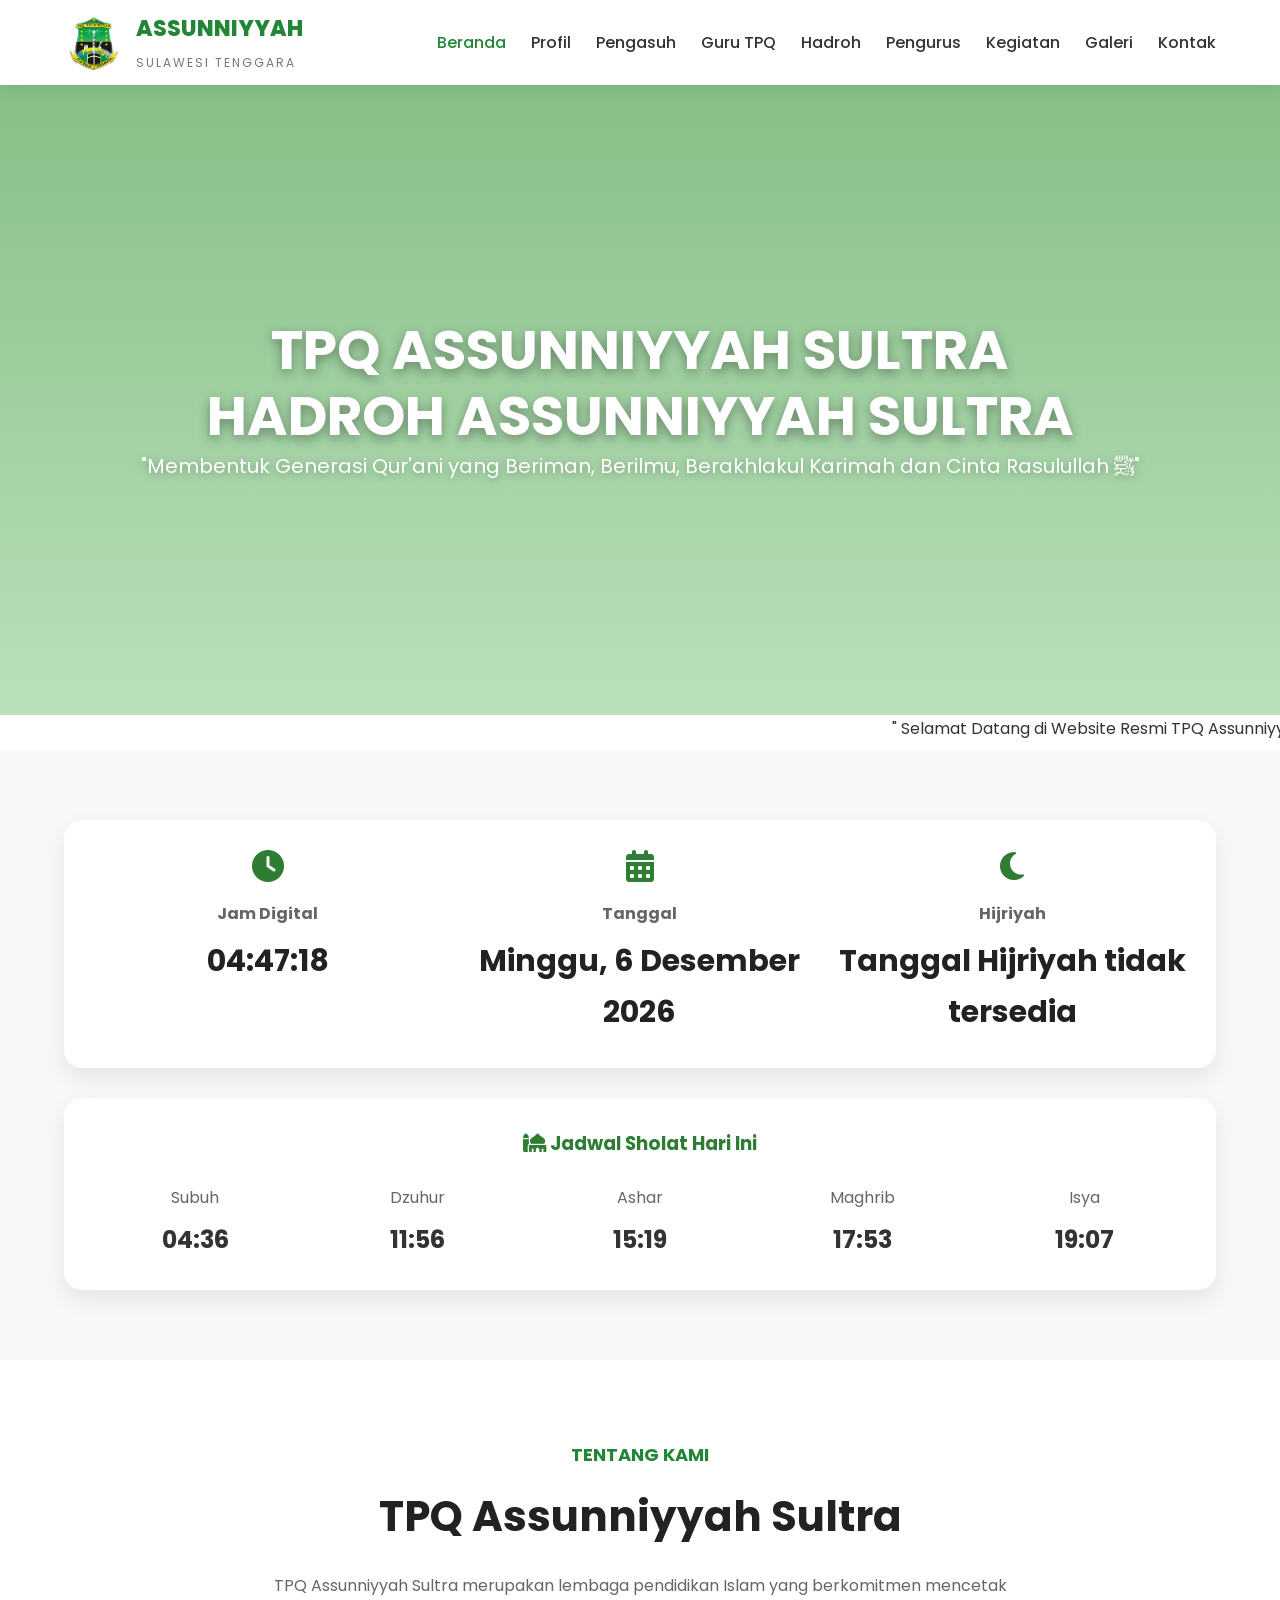
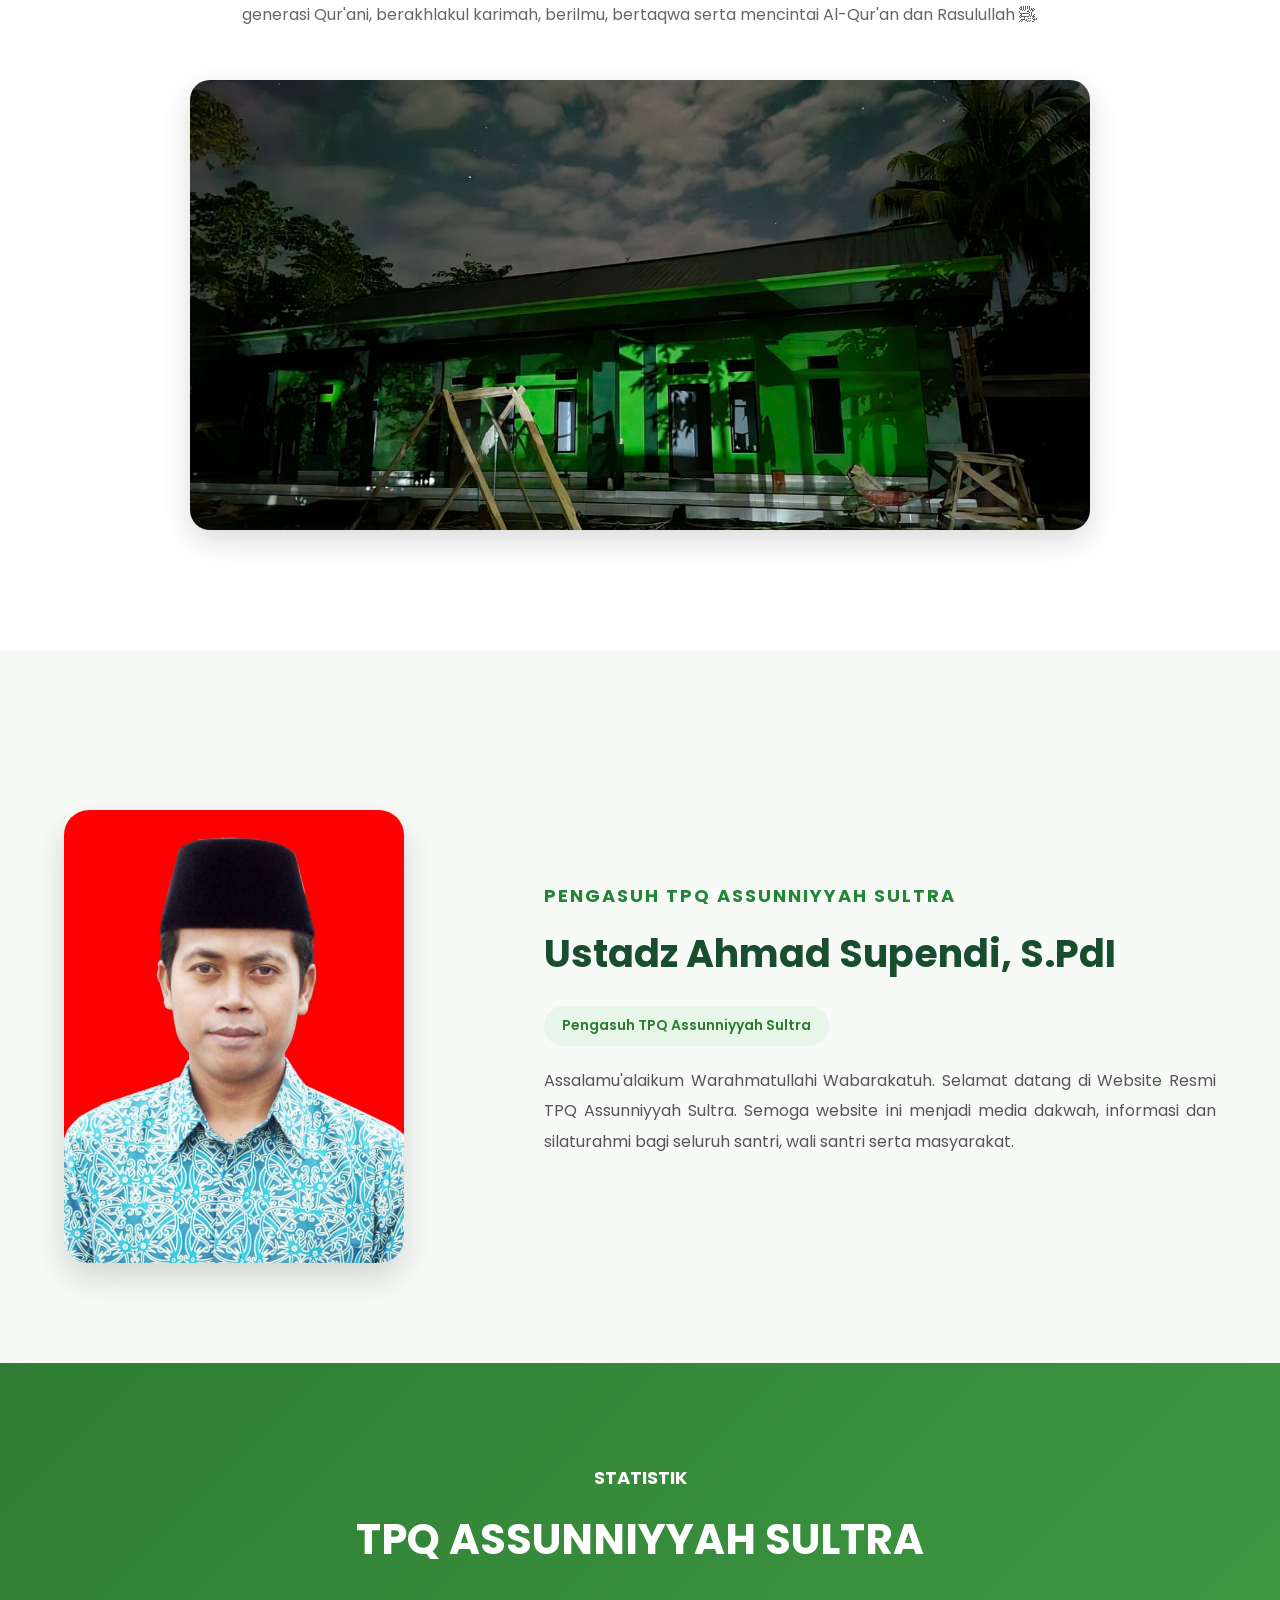
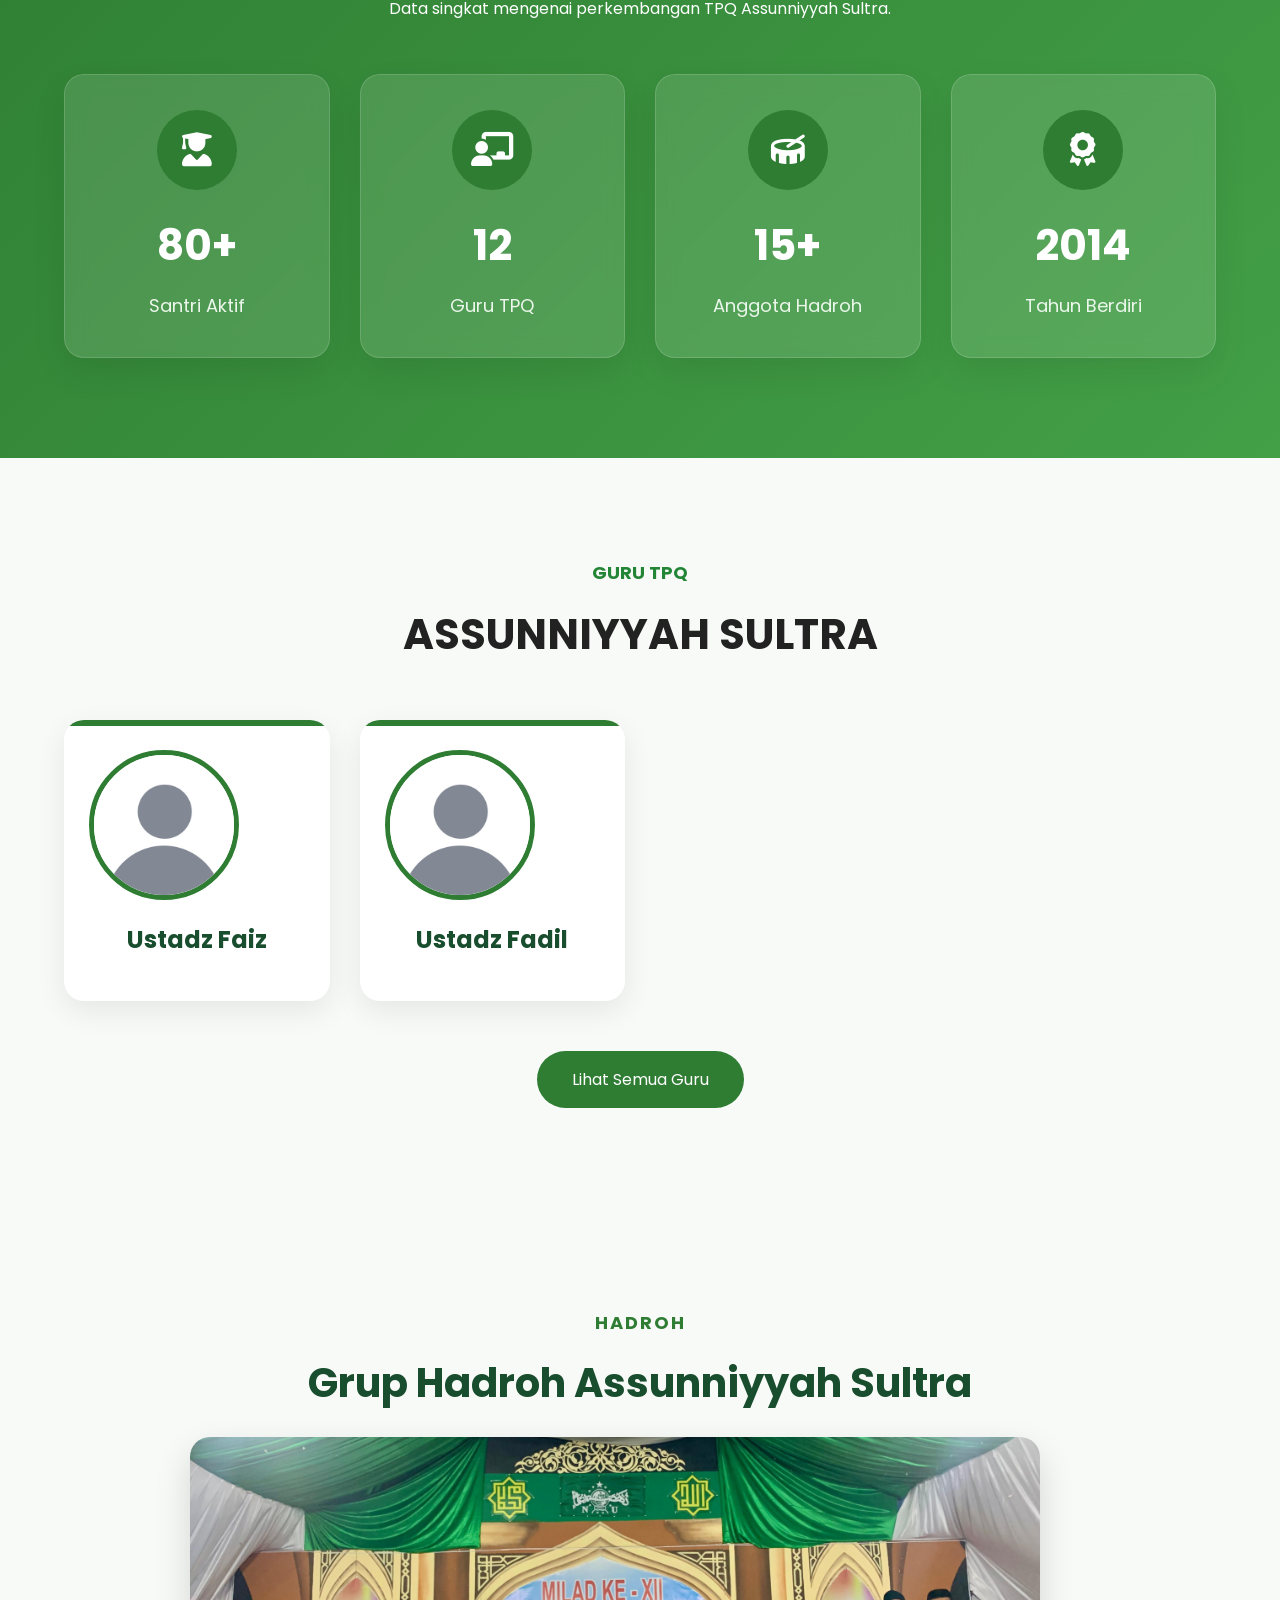
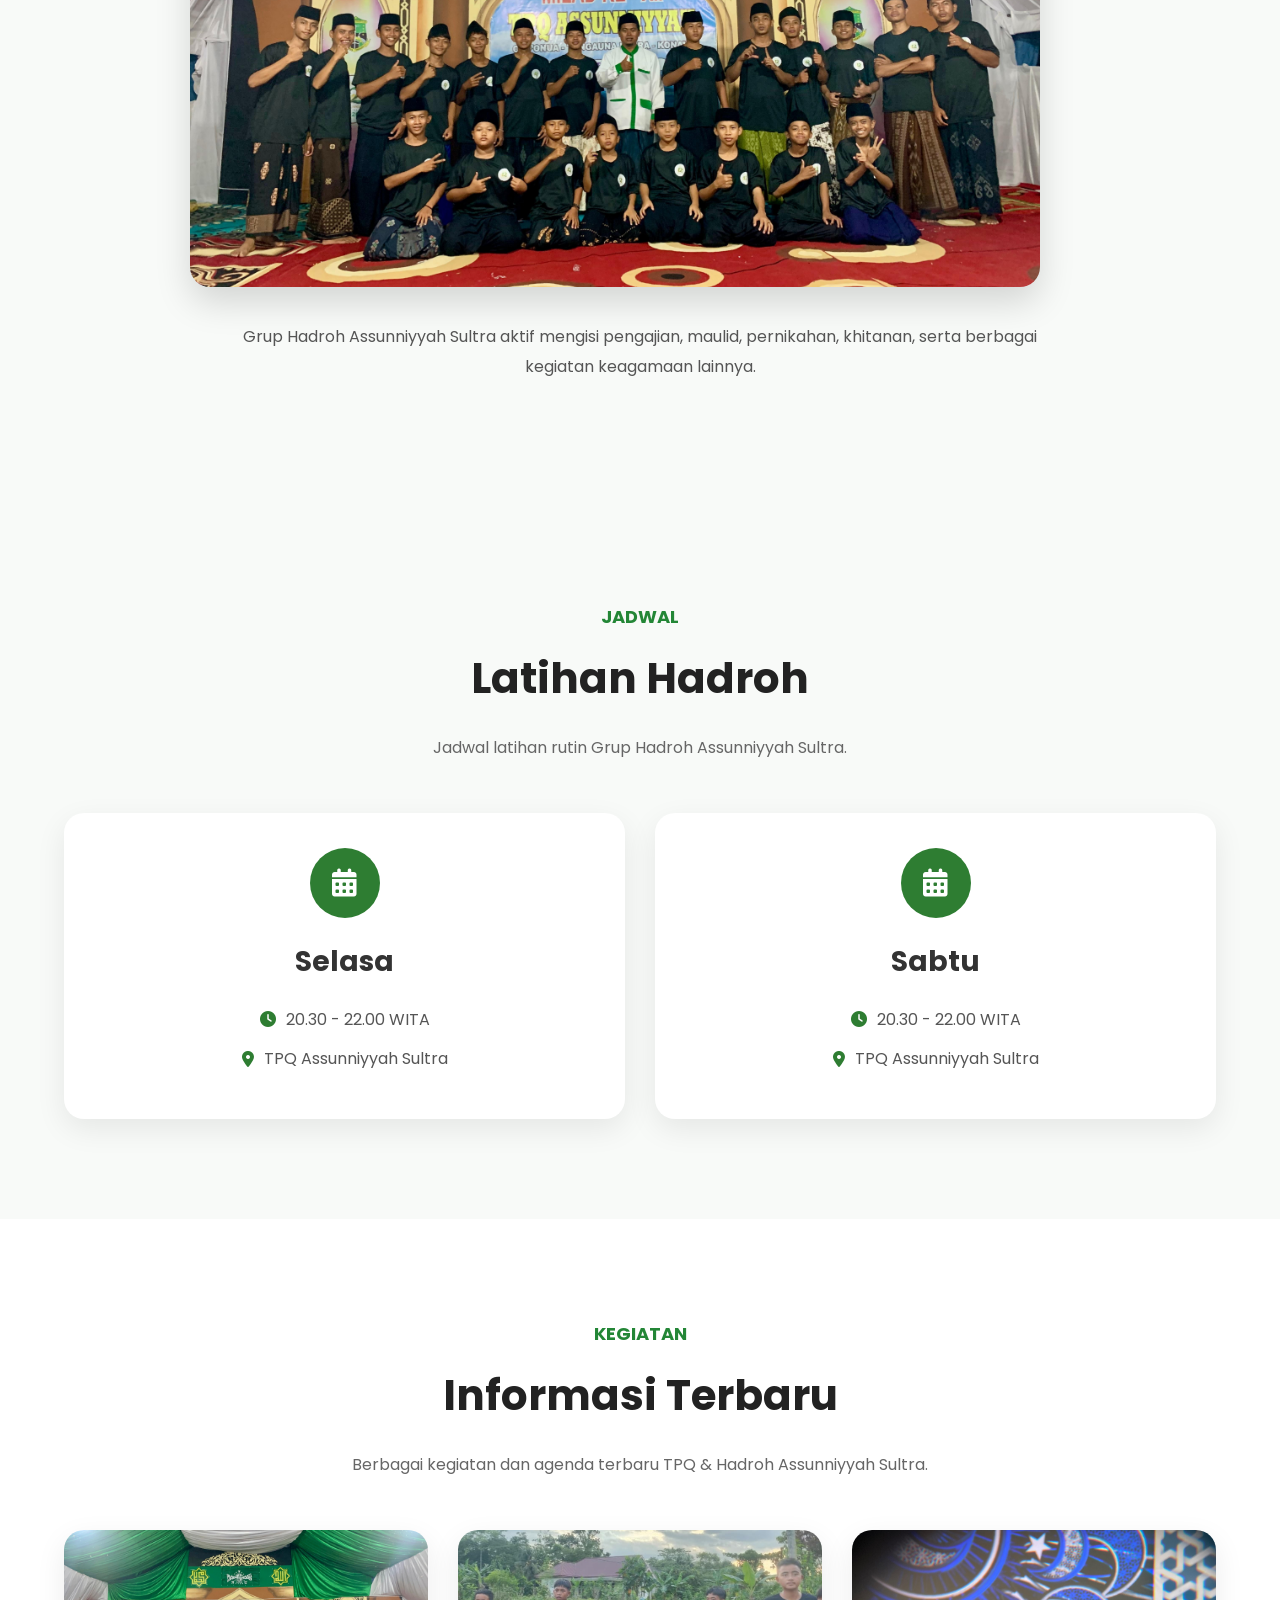
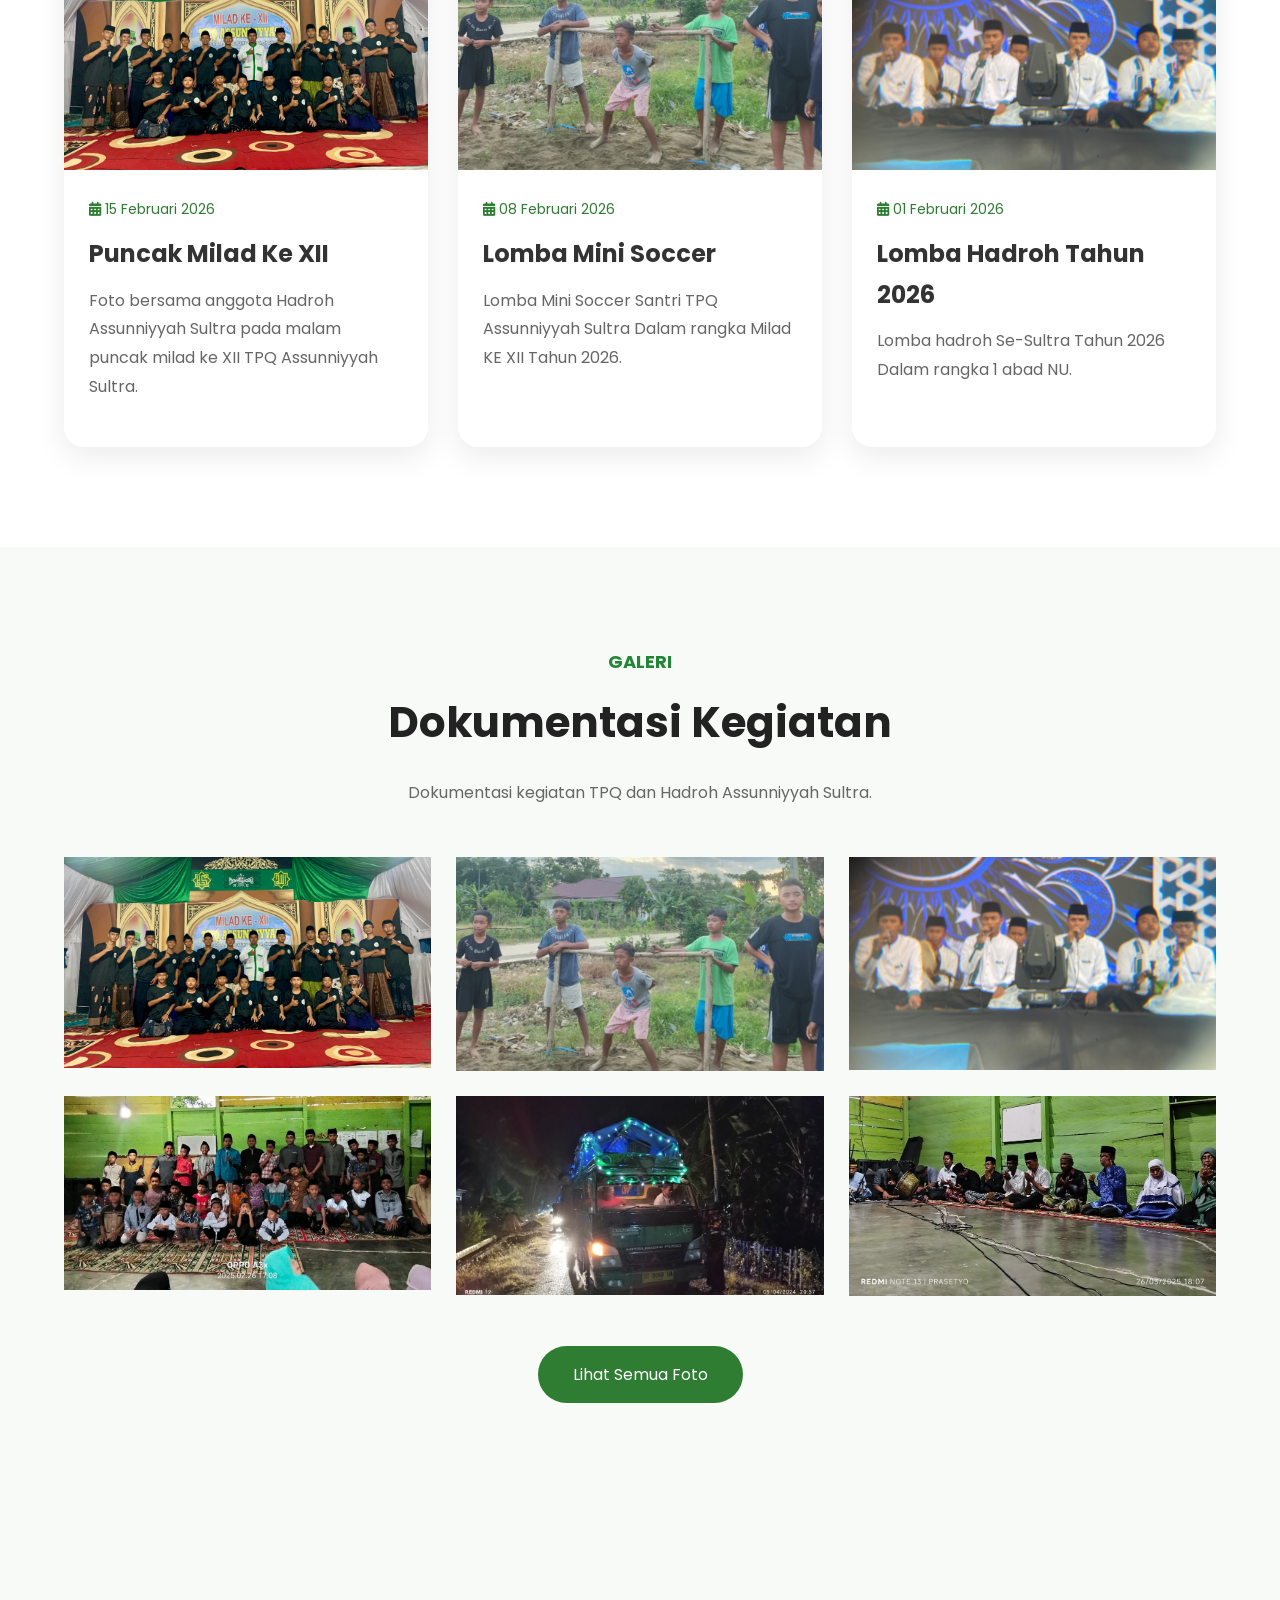
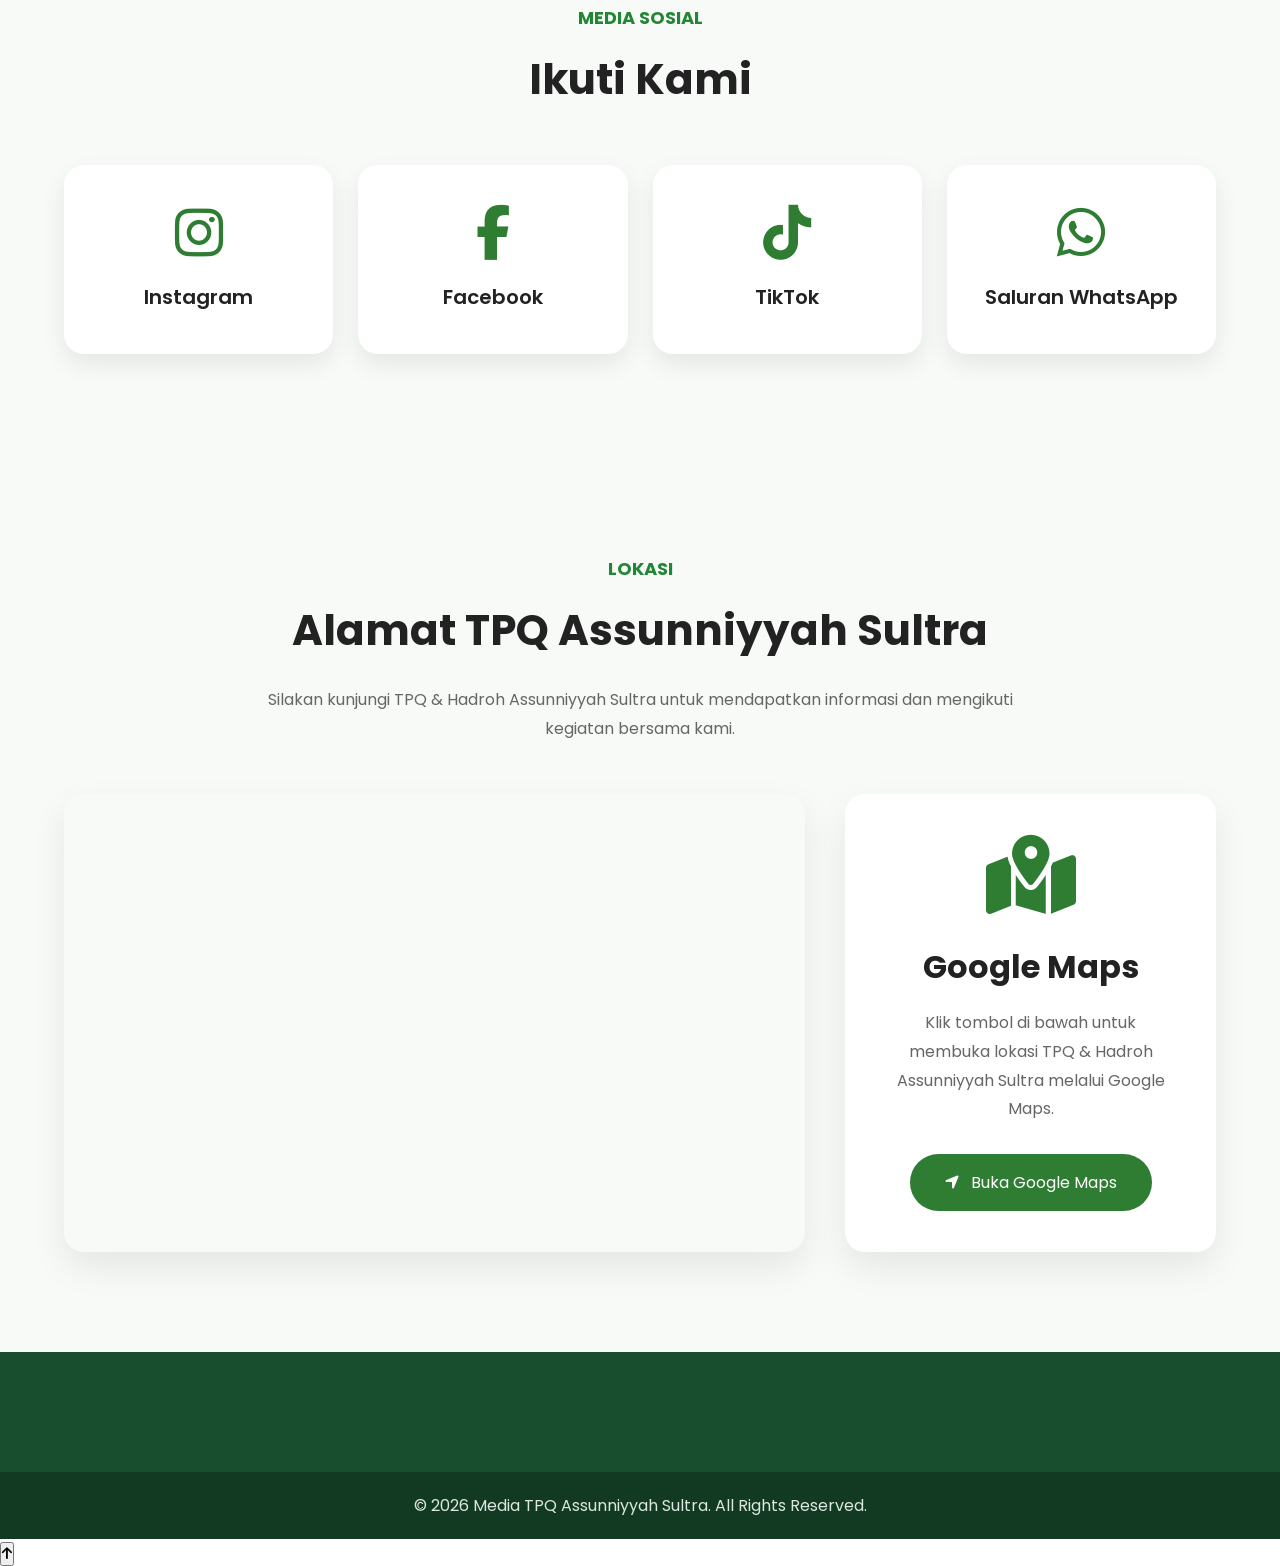
==== commit 961e6597: "Update Website" ====
--- a/index.html
+++ b/index.html
@@ -291,30 +291,18 @@
           <div class="guru-card">
             <img src="images/guru/guru1.jpg" />
 
-            <h3>Ustadz Ahmad</h3>
+            <h3>Ustadz Faiz</h3>
 
           </div>
 
           <div class="guru-card">
             <img src="images/guru/guru2.jpg" />
 
-            <h3>Ustadzah Aisyah</h3>
-
-          </div>
-
-          <div class="guru-card">
-            <img src="images/guru/guru3.jpg" />
-
-            <h3>Ustadz Rahman</h3>
-
-          </div>
-
-          <div class="guru-card">
-            <img src="images/guru/guru4.jpg" />
-
-            <h3>Ustadz Yusuf</h3>
-
-          </div>
+            <h3>Ustadz Fadil</h3>
+
+          </div>
+
+          
         </div>
 
         <div class="center">
@@ -511,19 +499,19 @@
         </div>
 
         <div class="social-media-grid">
-          <a href="#" class="social-media-card">
+          <a href="https://www.instagram.com/assunniyyah_sultra?igsh=cmFhb3g1c2FvcTgz" class="social-media-card">
             <i class="fab fa-instagram"></i>
 
             <h3>Instagram</h3>
           </a>
 
-          <a href="#" class="social-media-card">
+          <a href="https://www.facebook.com/profile.php?id=61564408275103" class="social-media-card">
             <i class="fab fa-facebook-f"></i>
 
             <h3>Facebook</h3>
           </a>
 
-          <a href="#" class="social-media-card">
+          <a href="https://www.tiktok.com/@assunniyyah.sultra?_r=1&_t=ZS-984rdXYre3Z" class="social-media-card">
             <i class="fab fa-tiktok"></i>
 
             <h3>TikTok</h3>
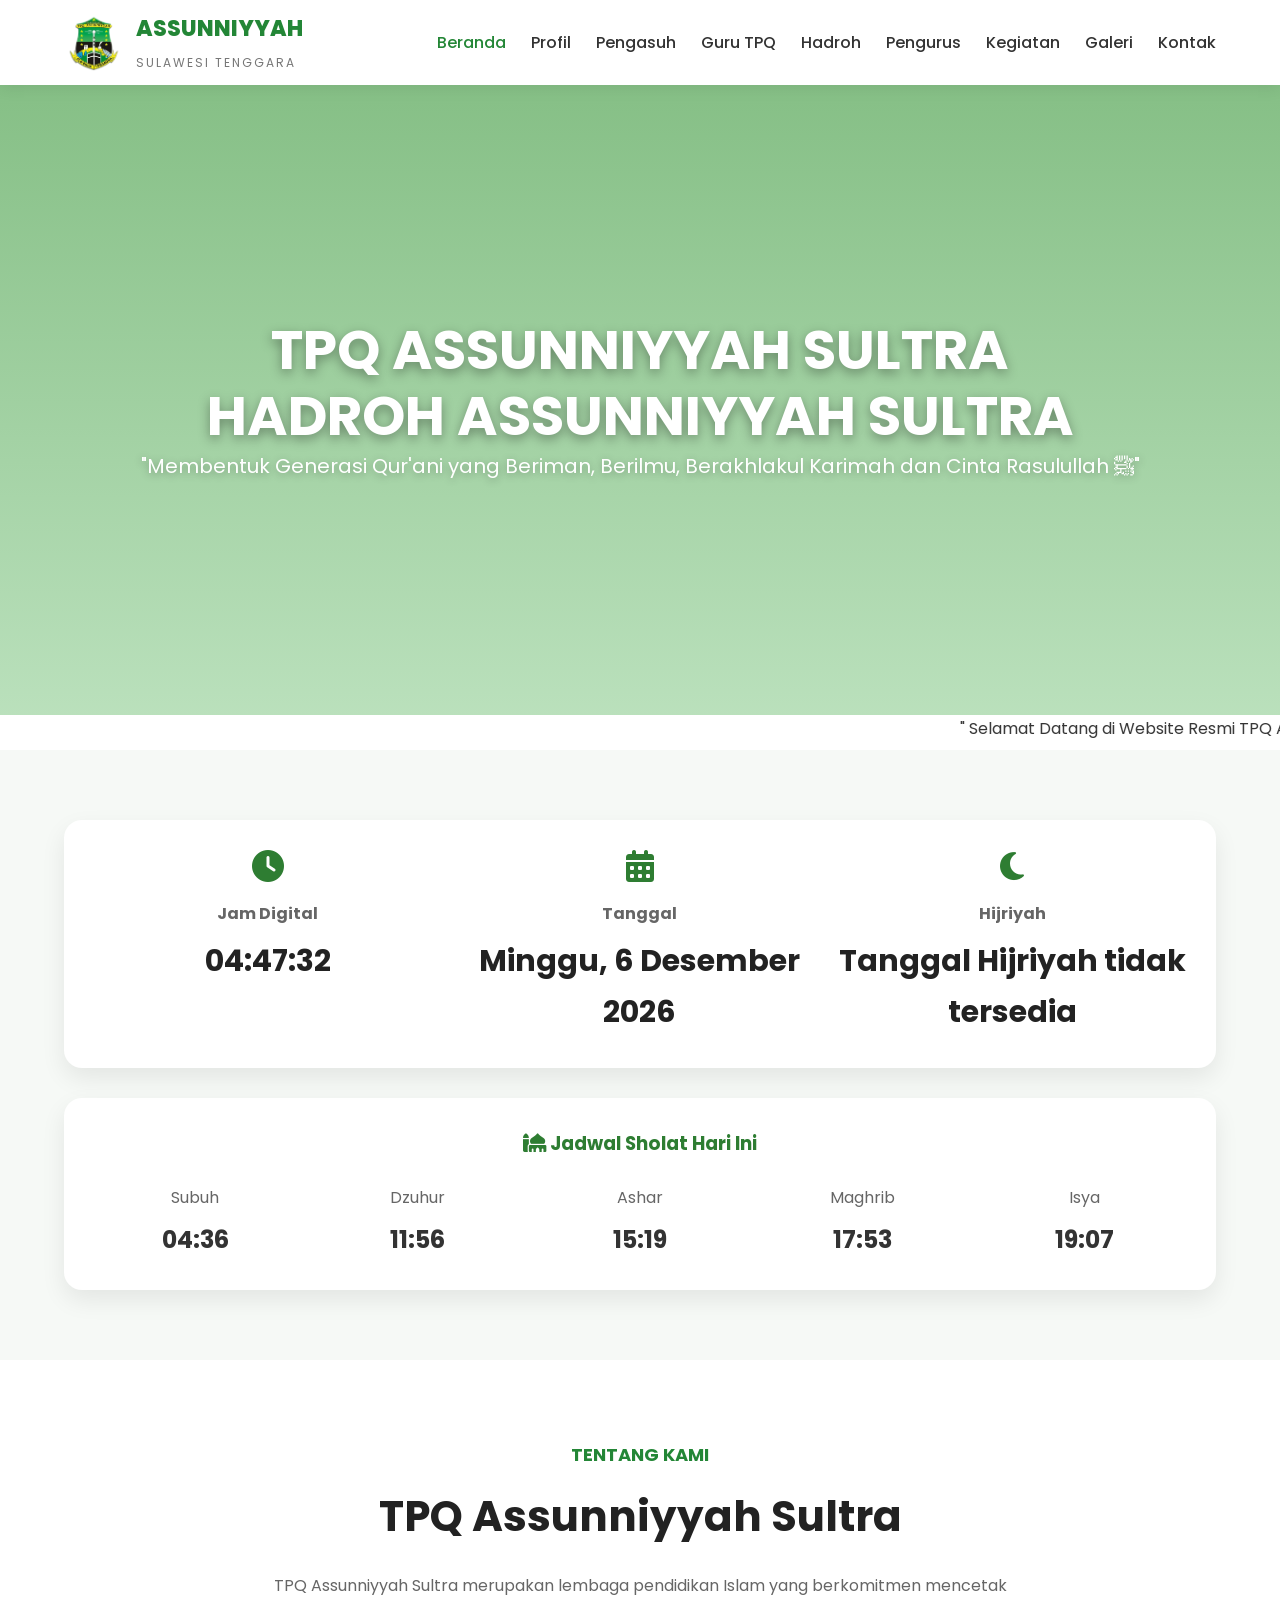
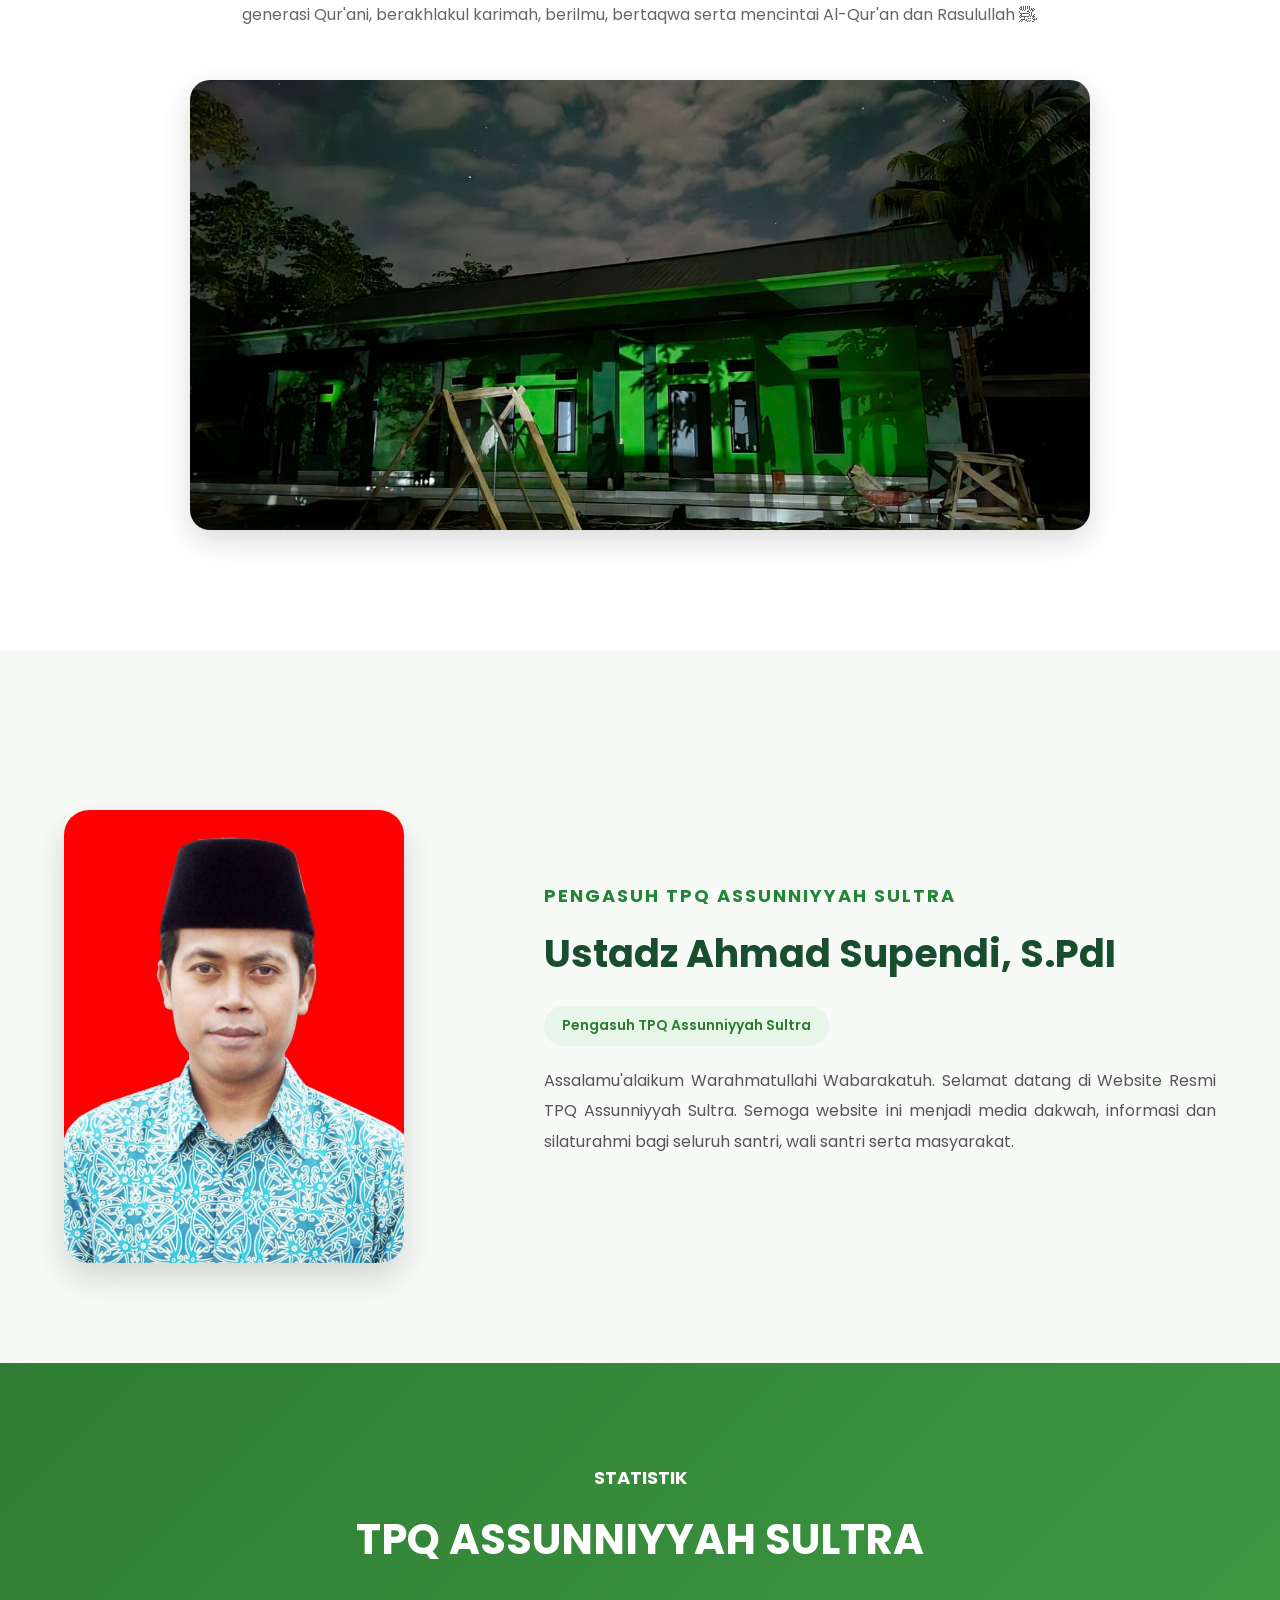
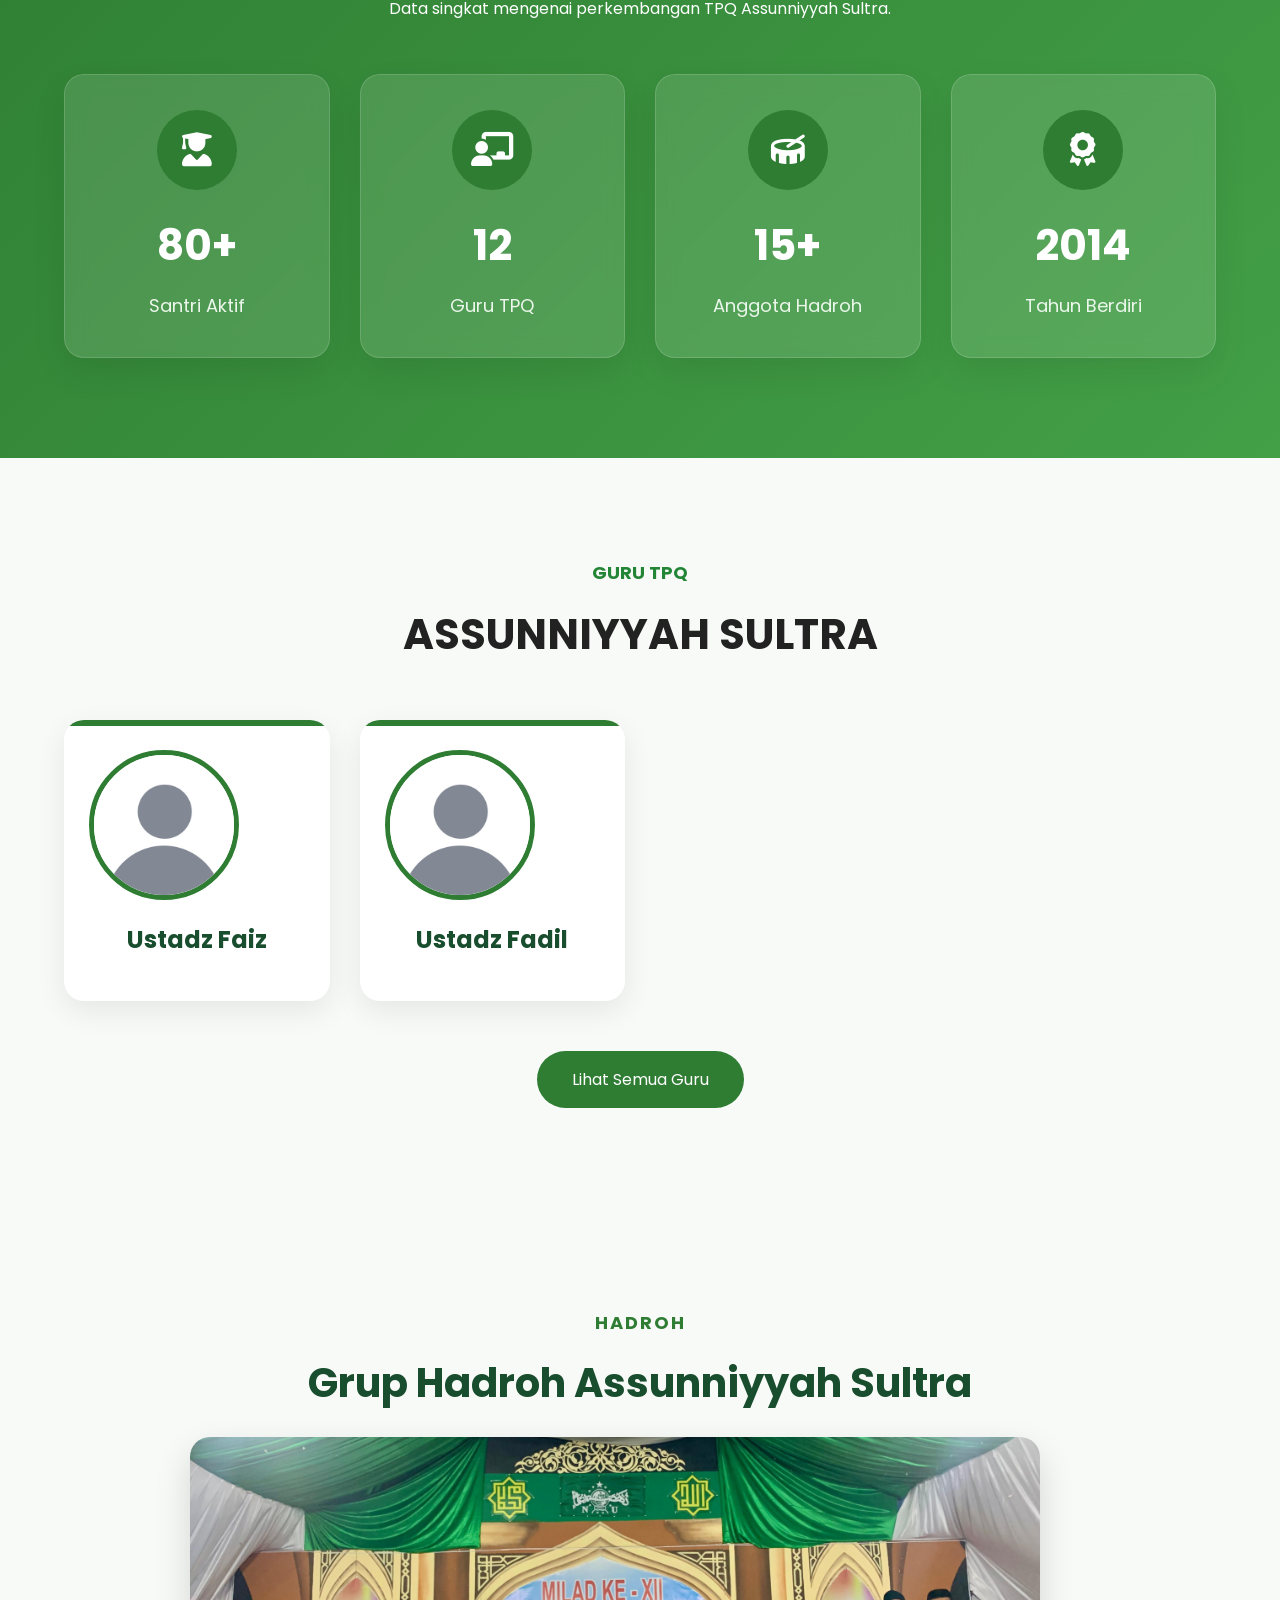
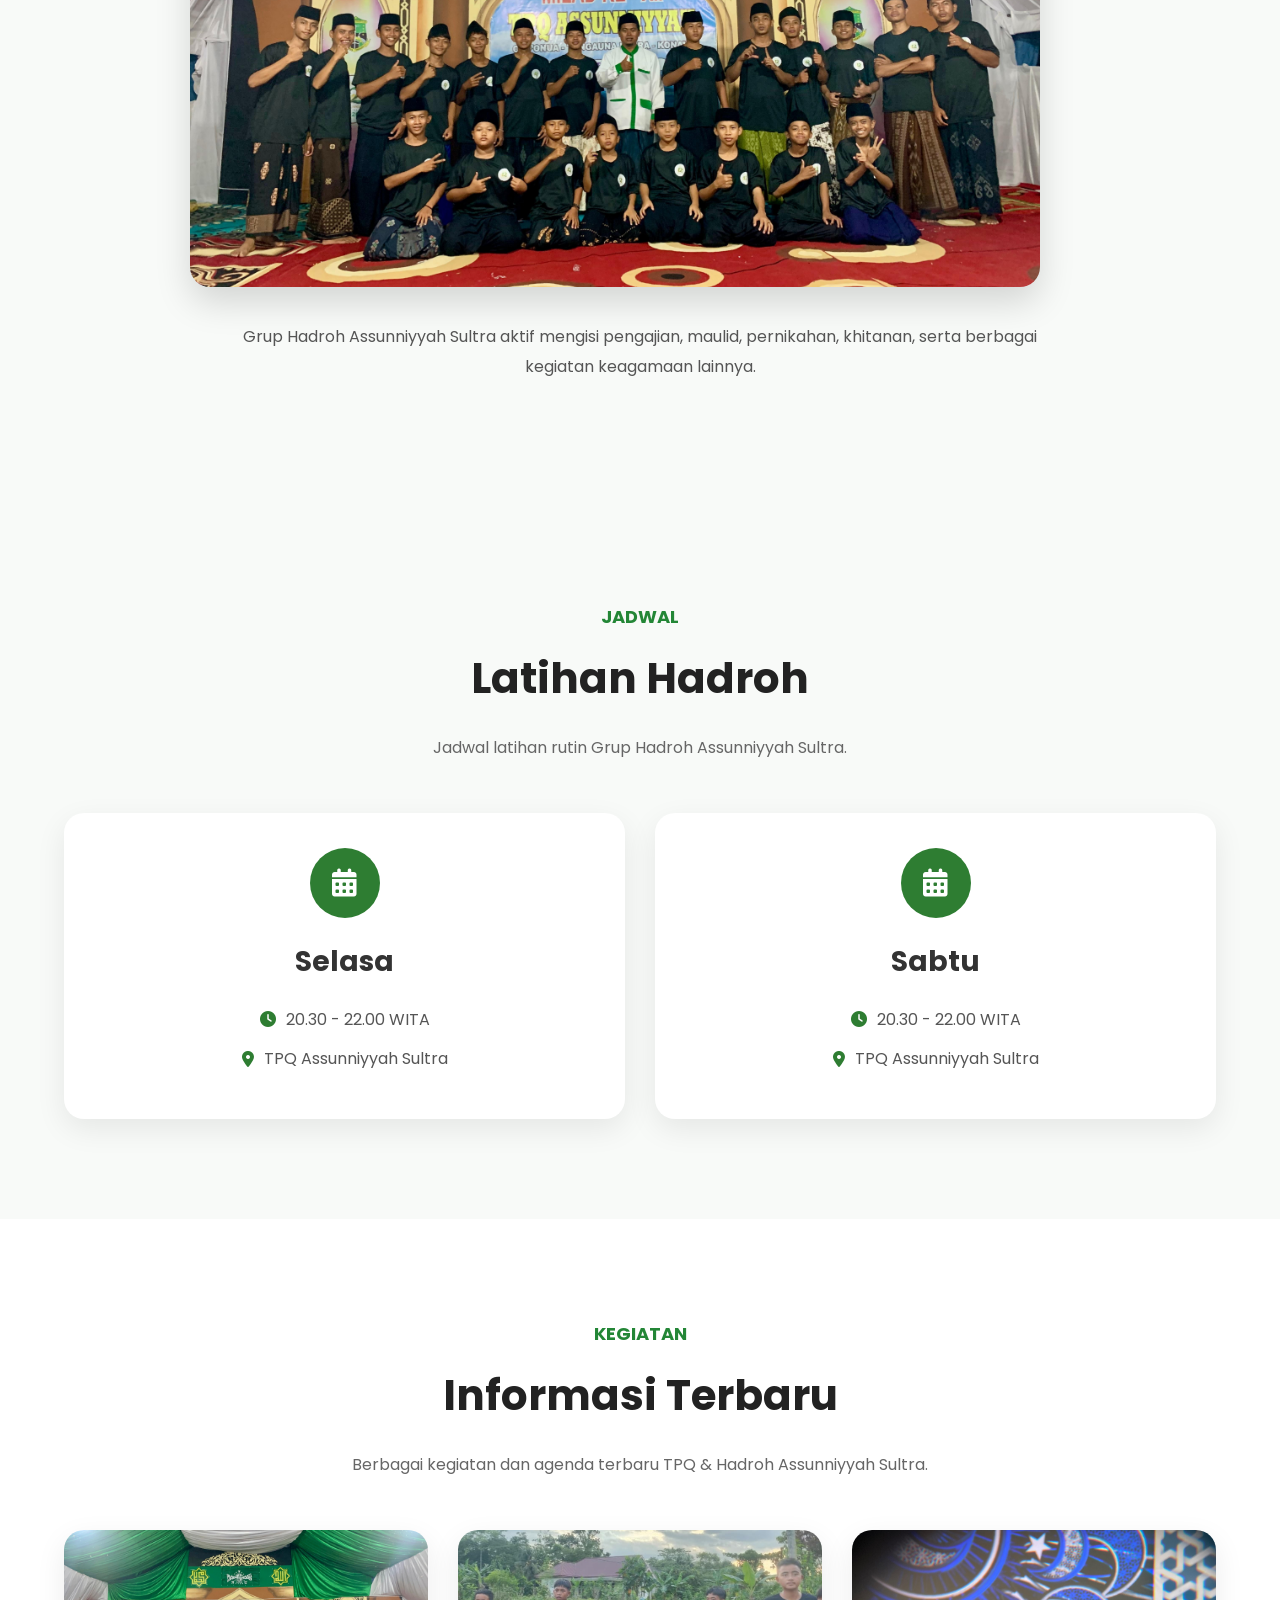
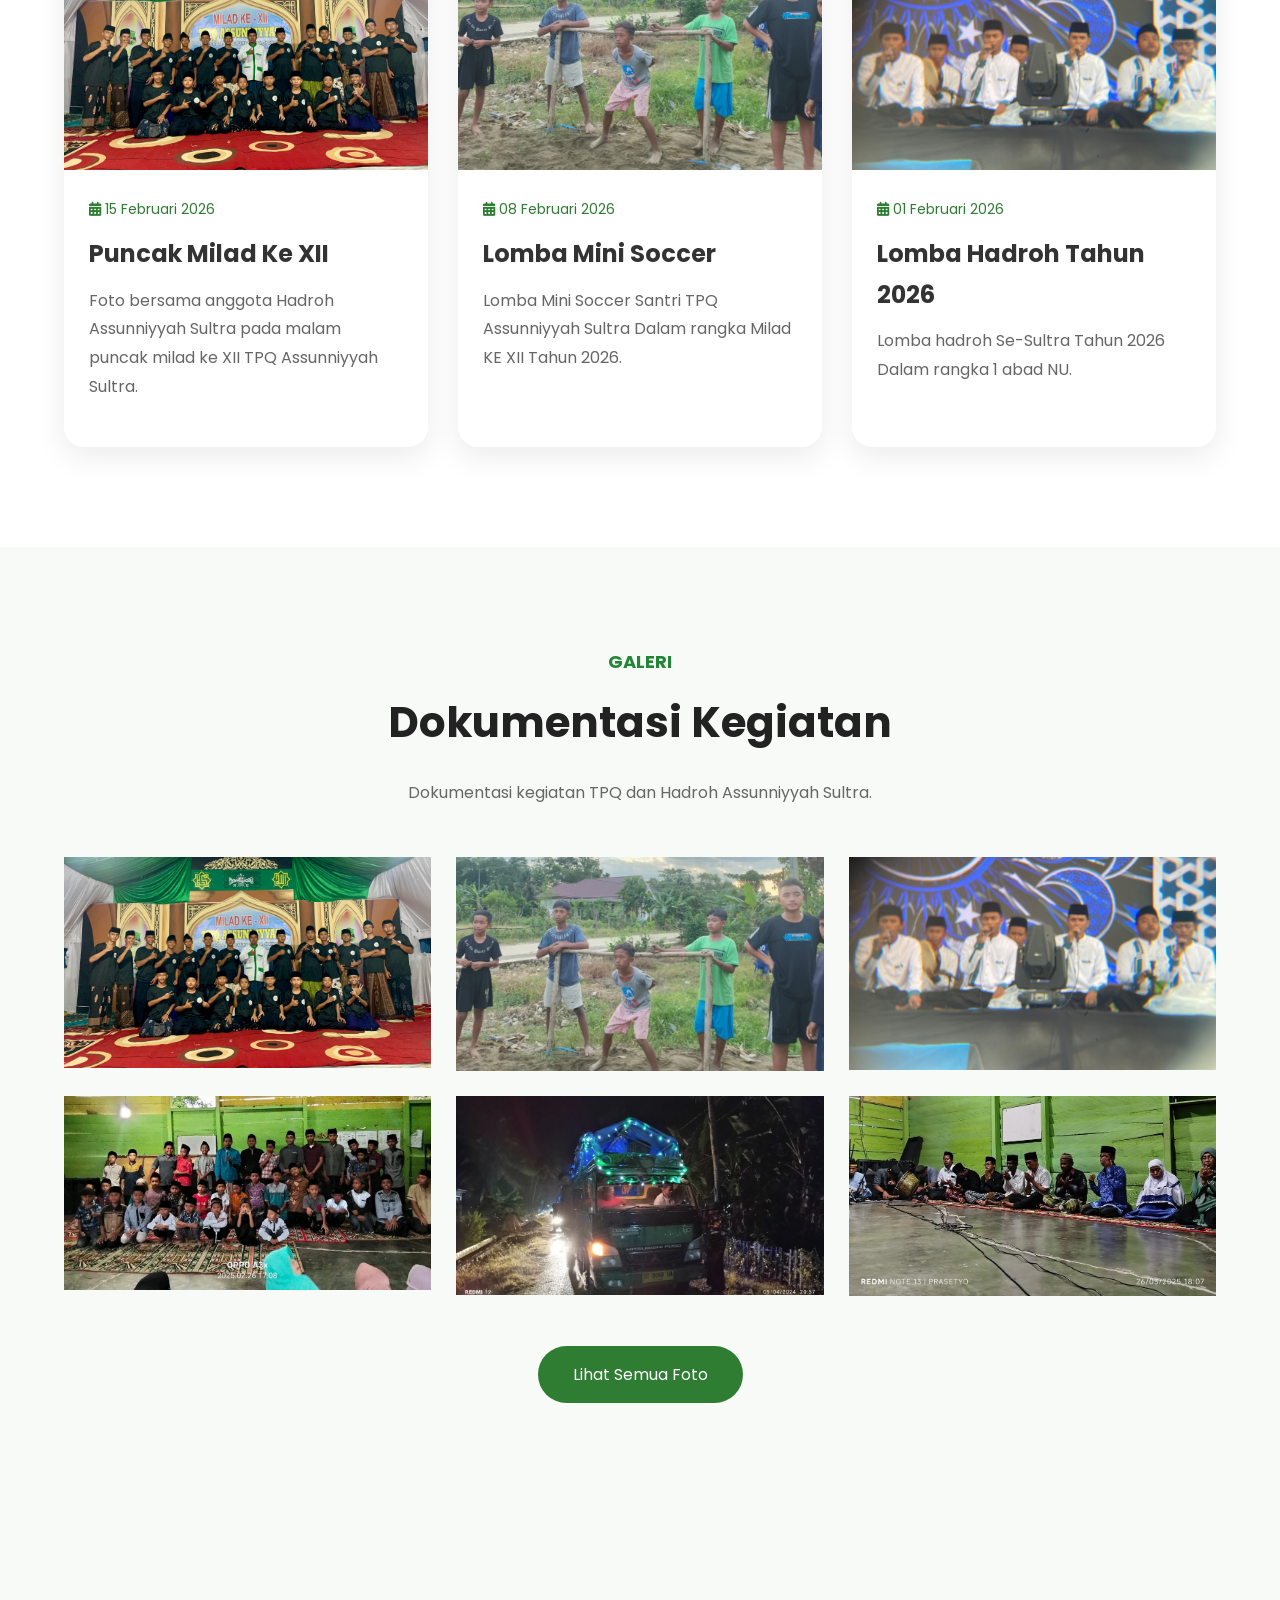
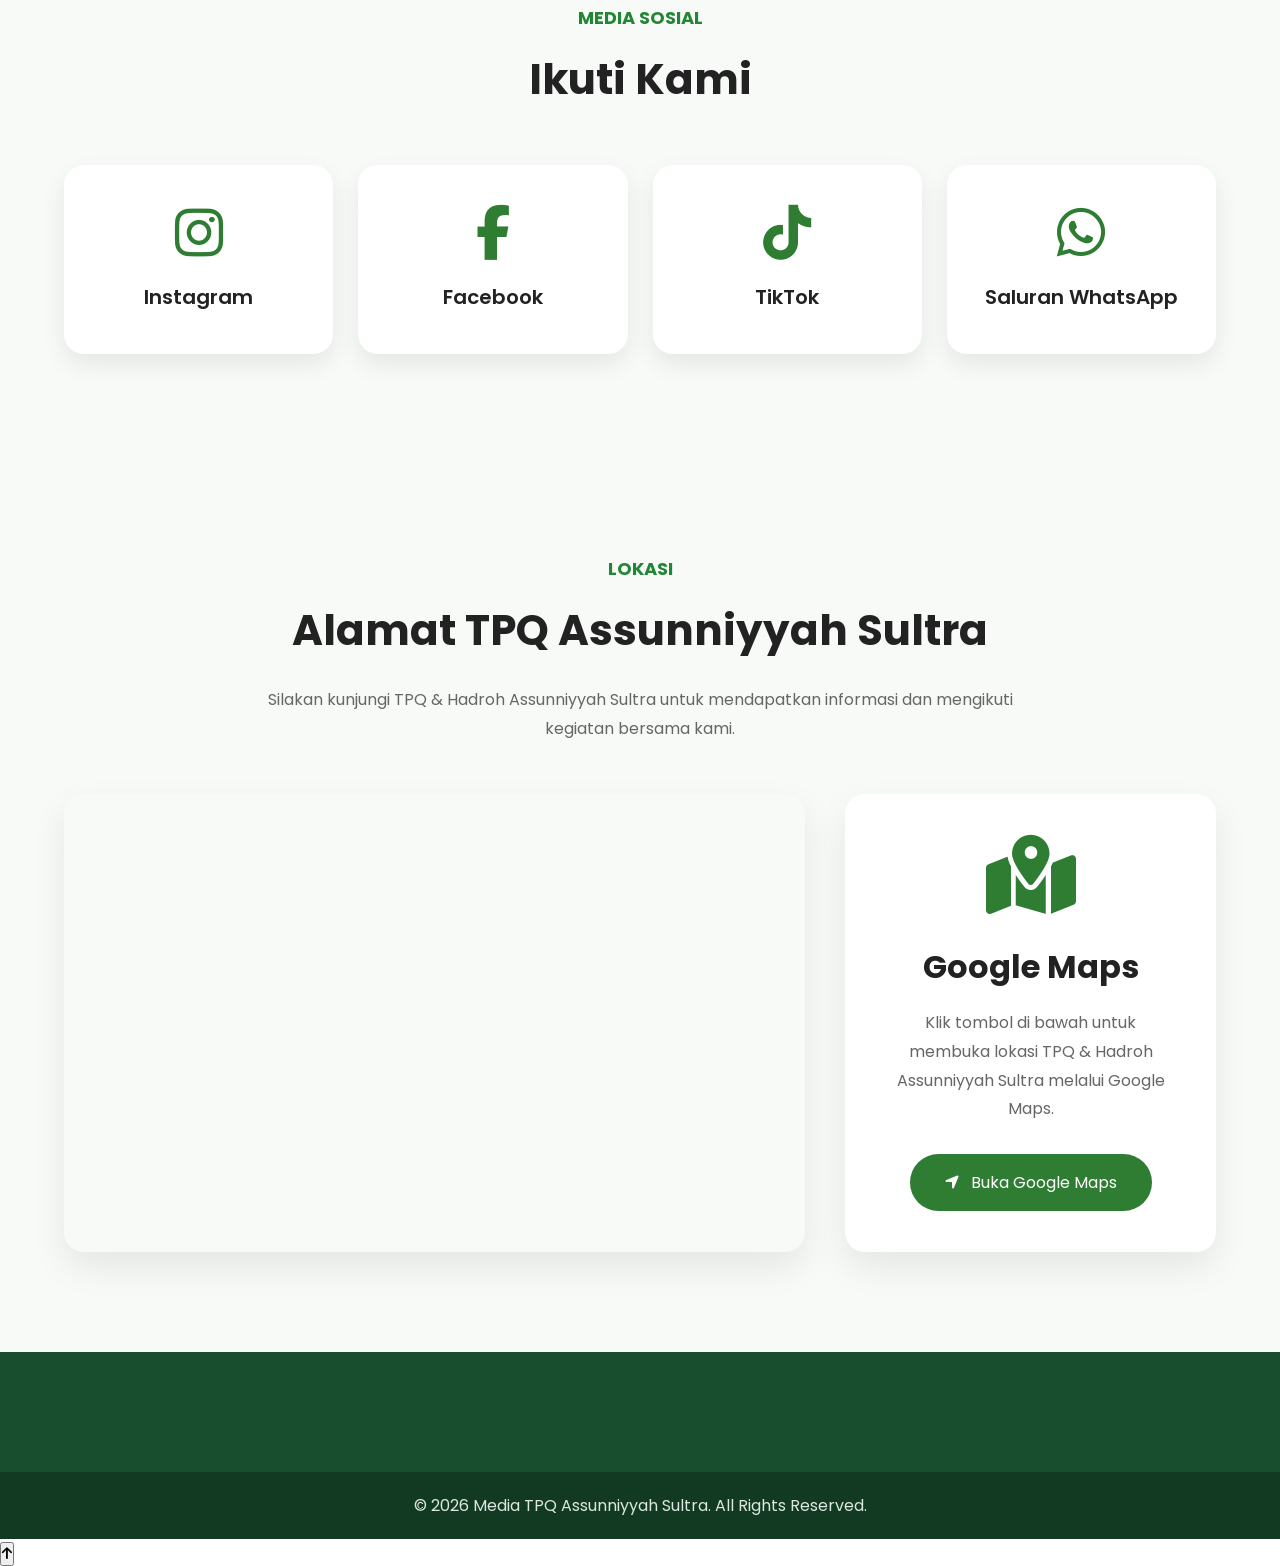
==== commit b38775dd: "Update Website" ====
--- a/index.html
+++ b/index.html
@@ -499,7 +499,7 @@
         </div>
 
         <div class="social-media-grid">
-          <a href="https://www.instagram.com/assunniyyah_sultra?igsh=cmFhb3g1c2FvcTgz" class="social-media-card">
+          <a href="https://www.instagram.com/assunniyyah_sultra?igsh=cmFhb3g1c2FvcTgz " class="social-media-card">
             <i class="fab fa-instagram"></i>
 
             <h3>Instagram</h3>
--- a/css/style.css
+++ b/css/style.css
@@ -4476,8 +4476,8 @@
 ===================================== */
 
 .hero{
-    min-height:75vh;
-    padding:120px 20px 80px;
+    min-height:100vh;
+    padding:120px 20px 60px;
     display:flex;
     align-items:center;
 }
@@ -4485,27 +4485,28 @@
 .hero-content{
     width:100%;
     text-align:center;
-    margin-top:30px;
 }
 
 .hero-content h1{
-    font-size:28px;
-    line-height:1.3;
-    text-align:center;
+    font-size:26px;
+    font-weight:700;
+    line-height:1.25;
+    text-shadow:0 3px 10px rgba(0,0,0,.25);
 }
 
 .hero-content h1 span{
     display:block;
     margin-top:8px;
-    font-size:22px;
+    font-size:26px;
+    line-height:1.25;
     white-space:normal;
 }
 
 .hero-content p{
     margin:20px auto 0;
-    max-width:330px;
+    max-width:320px;
     font-size:15px;
-    line-height:1.8;
+    line-height:1.7;
 }
 
 /* =====================================
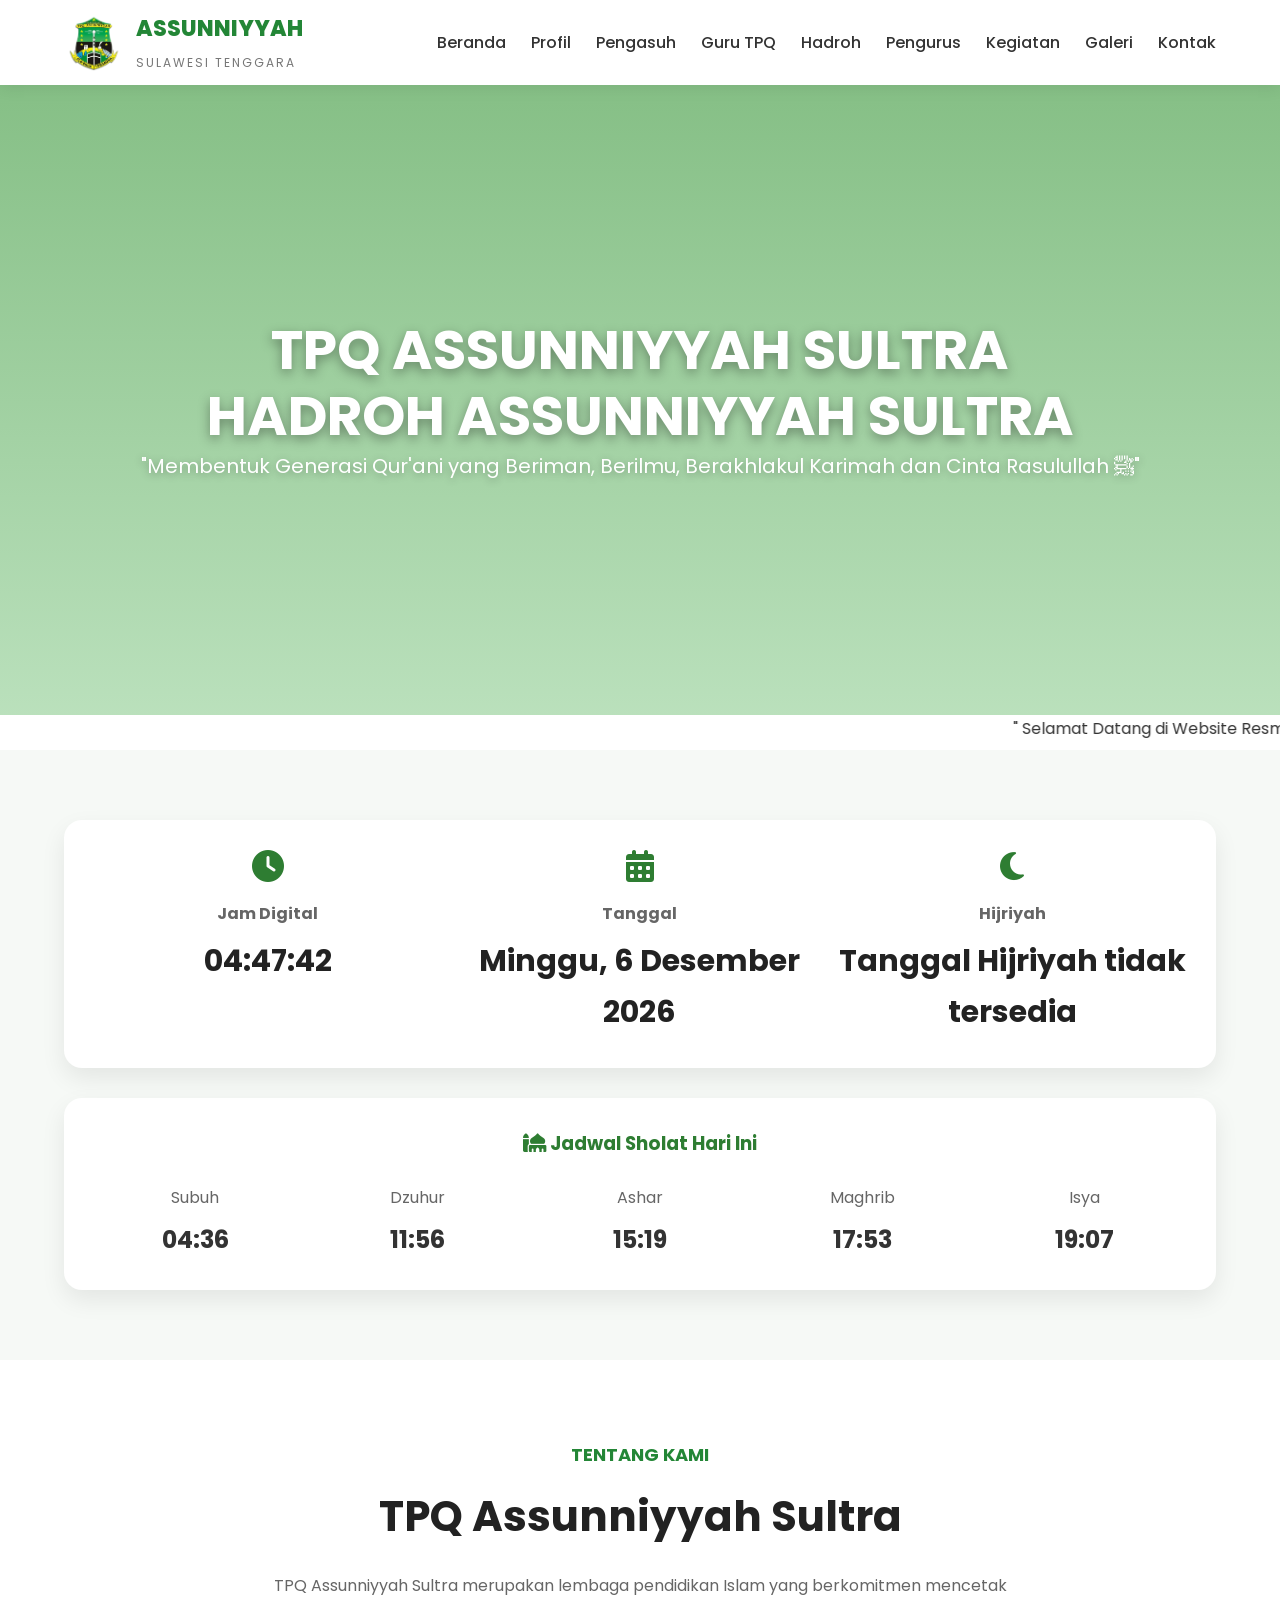
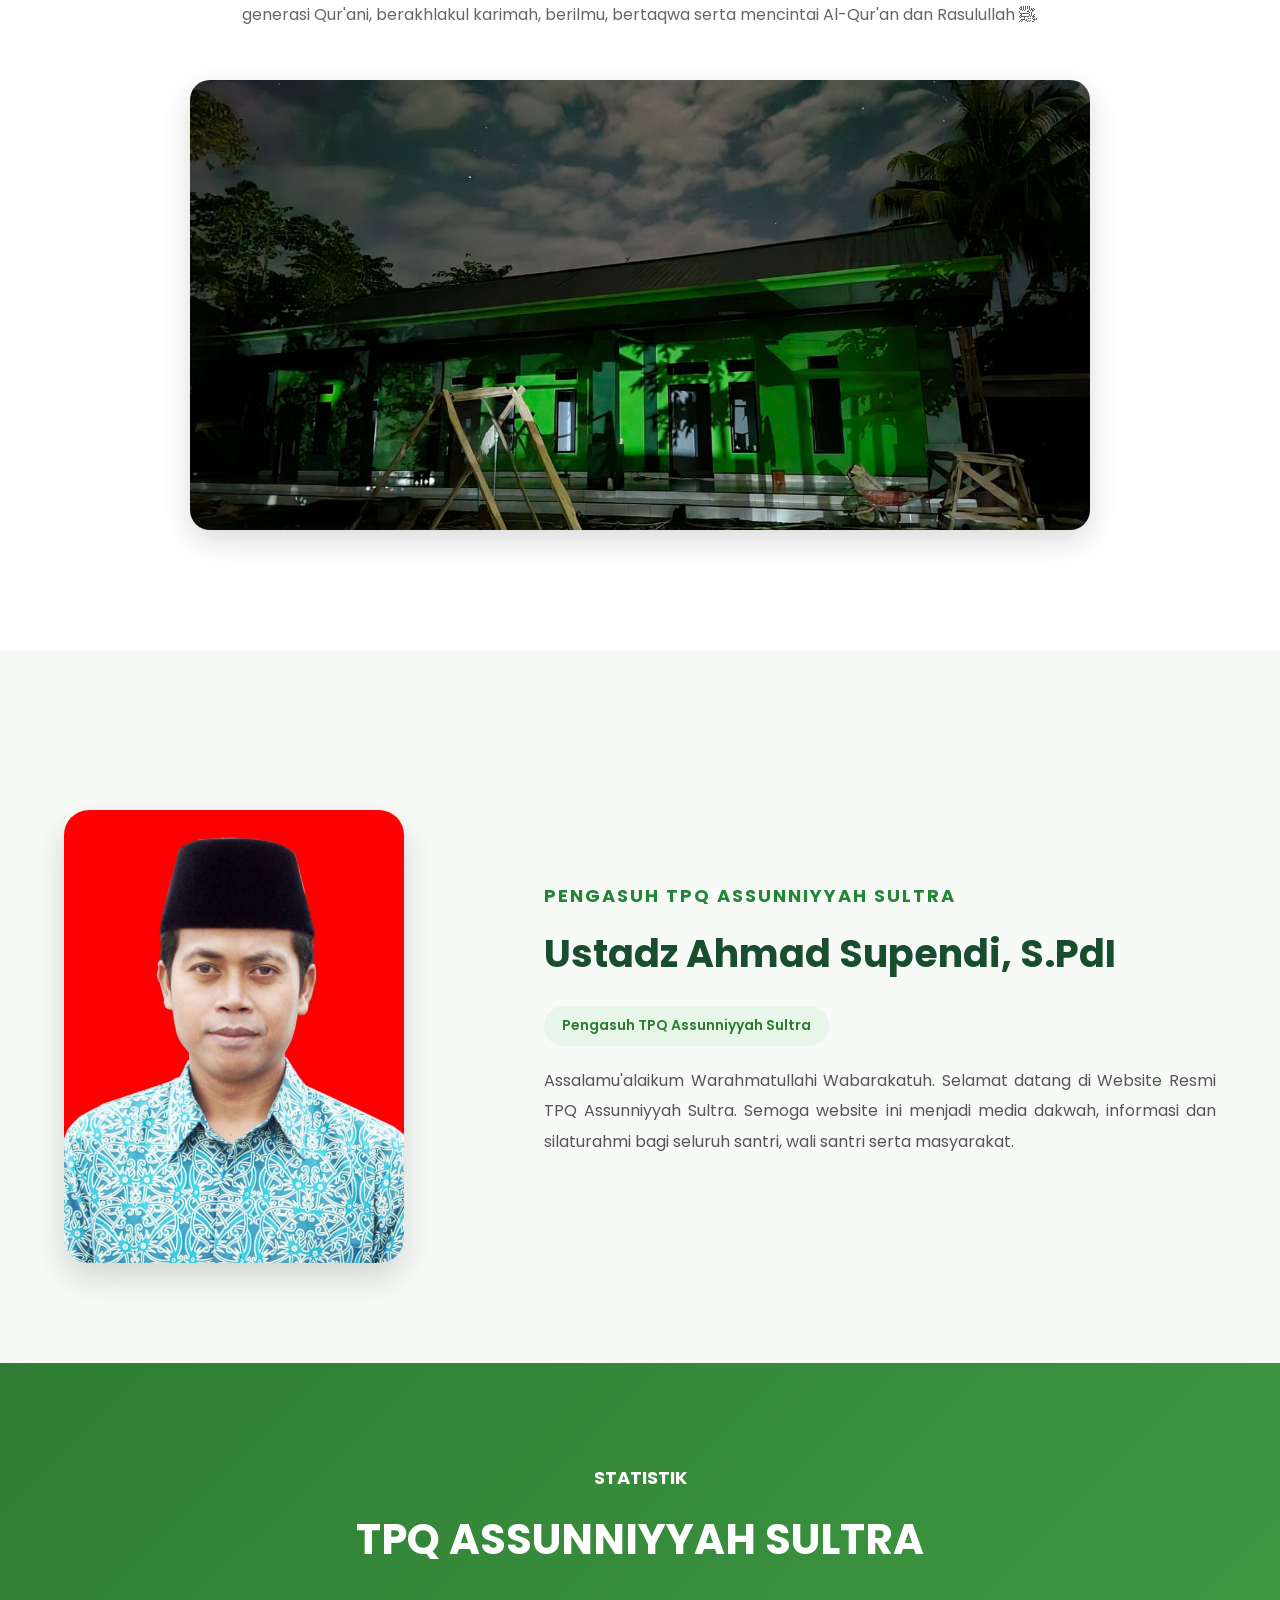
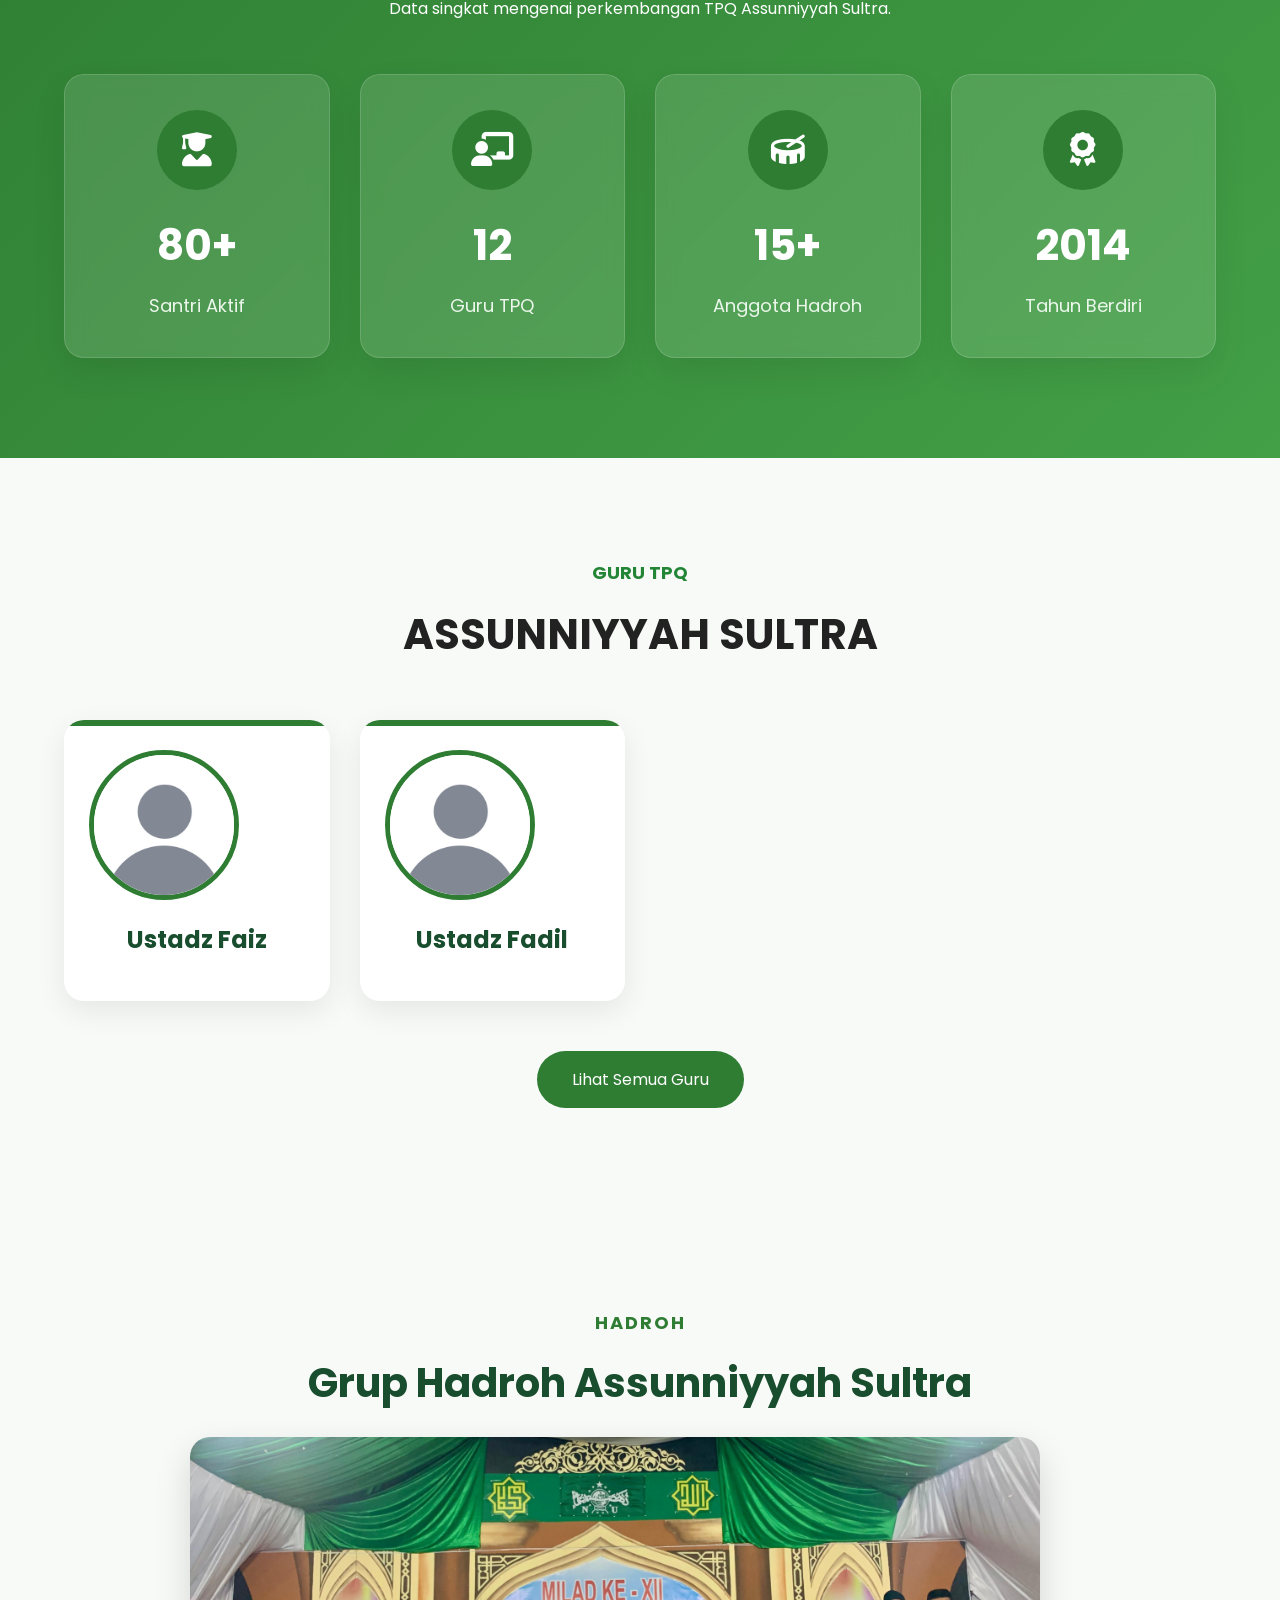
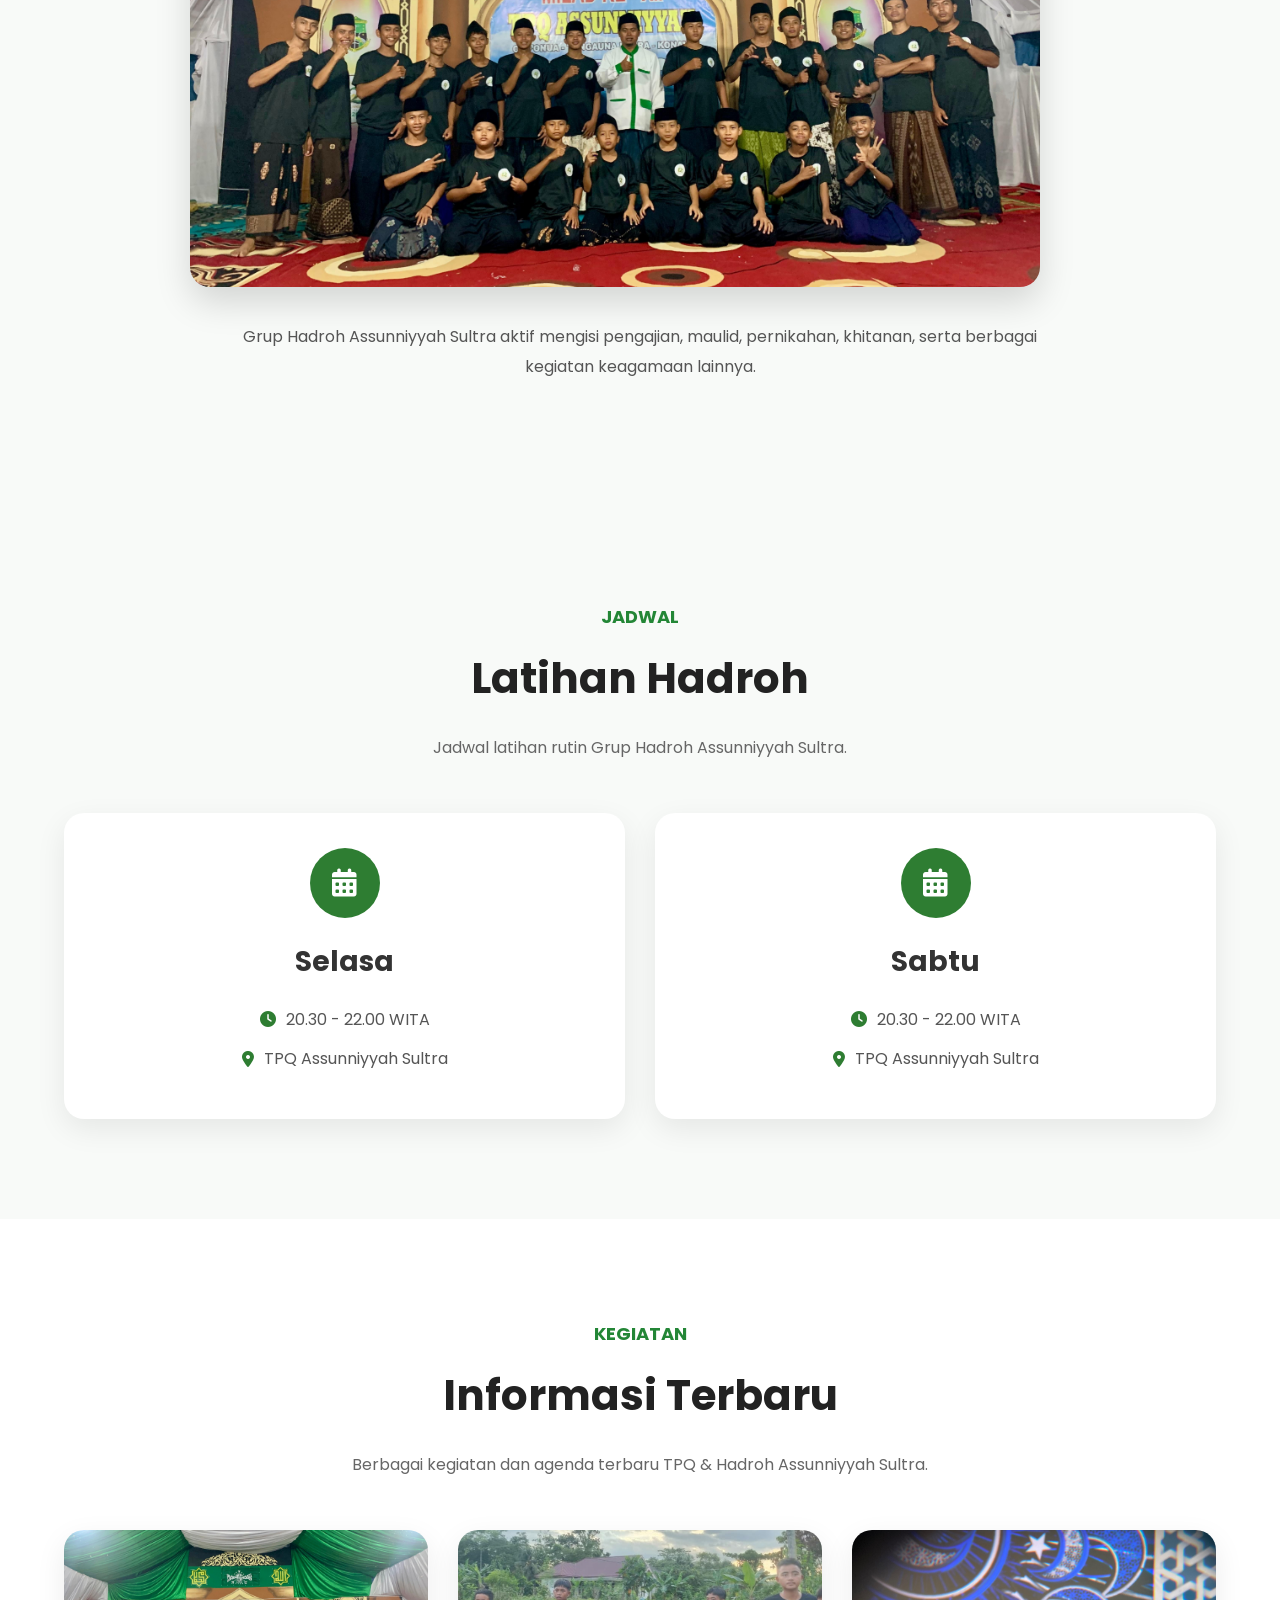
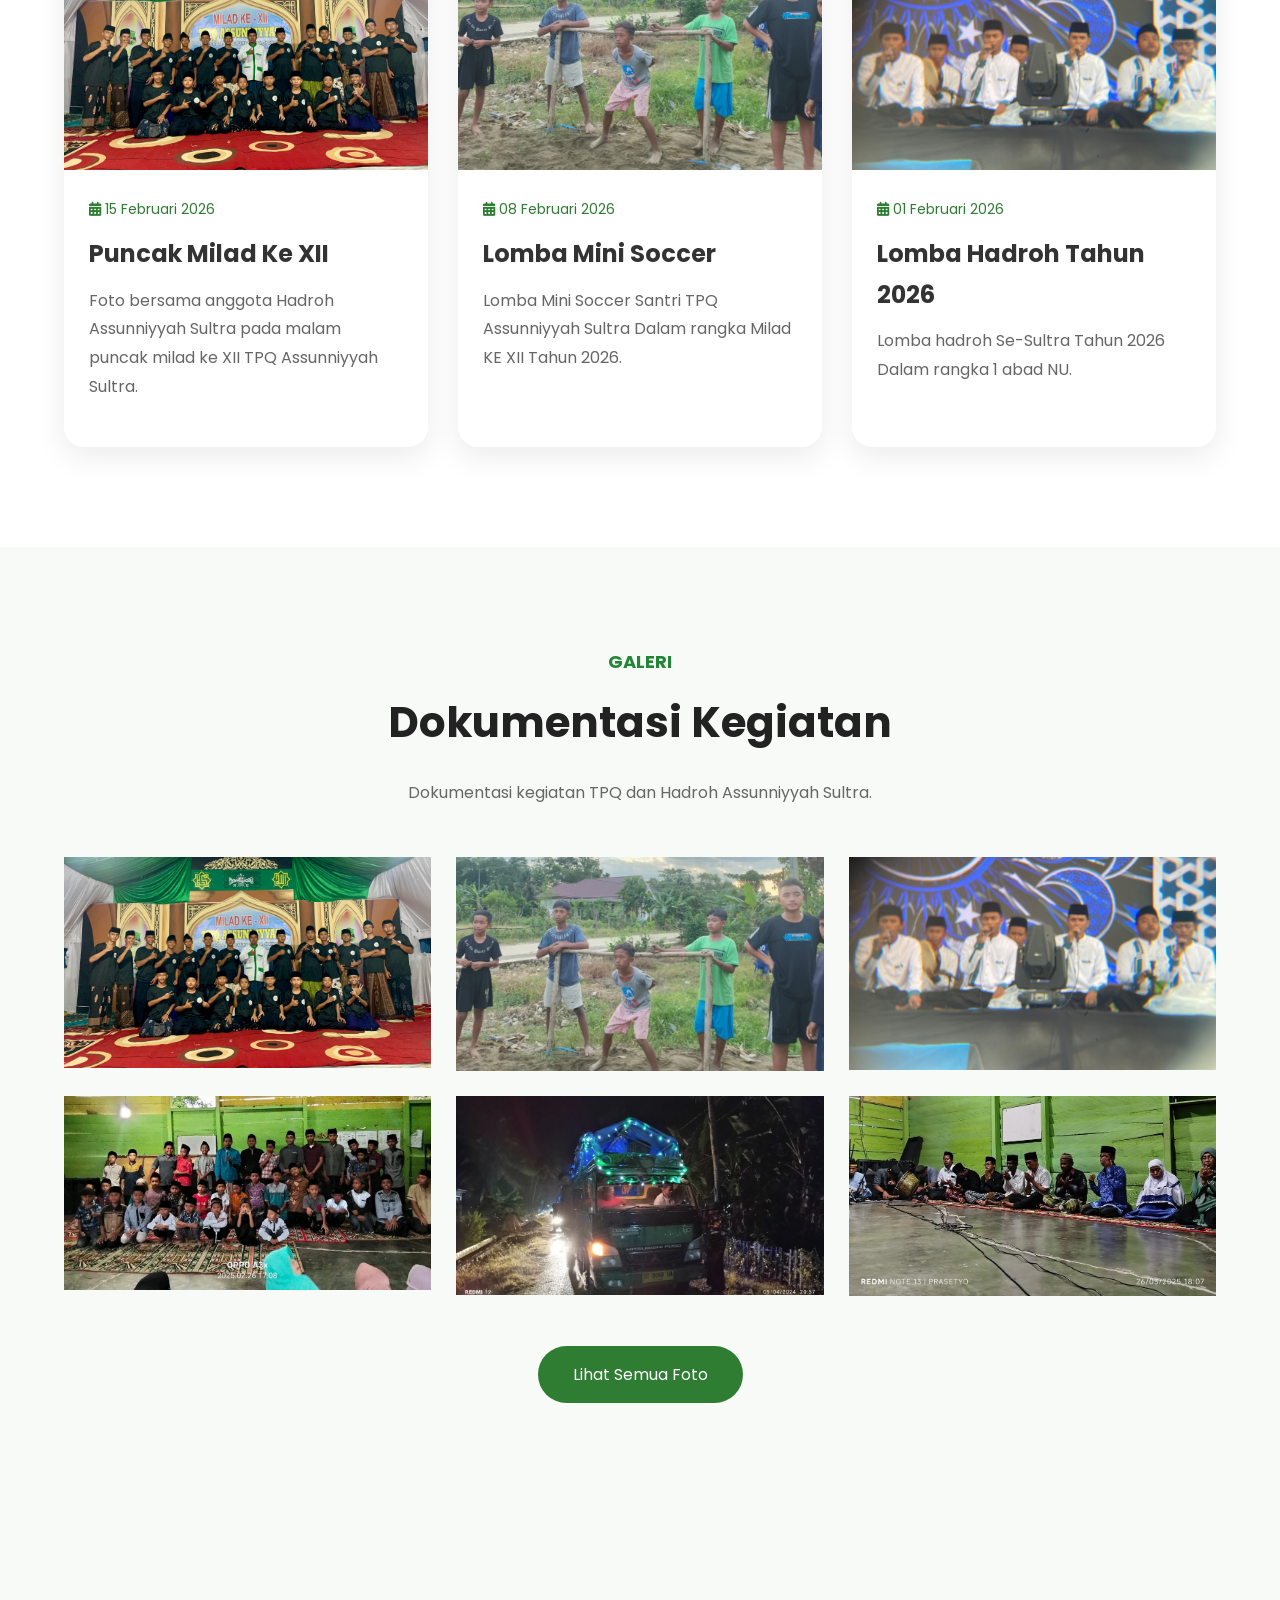
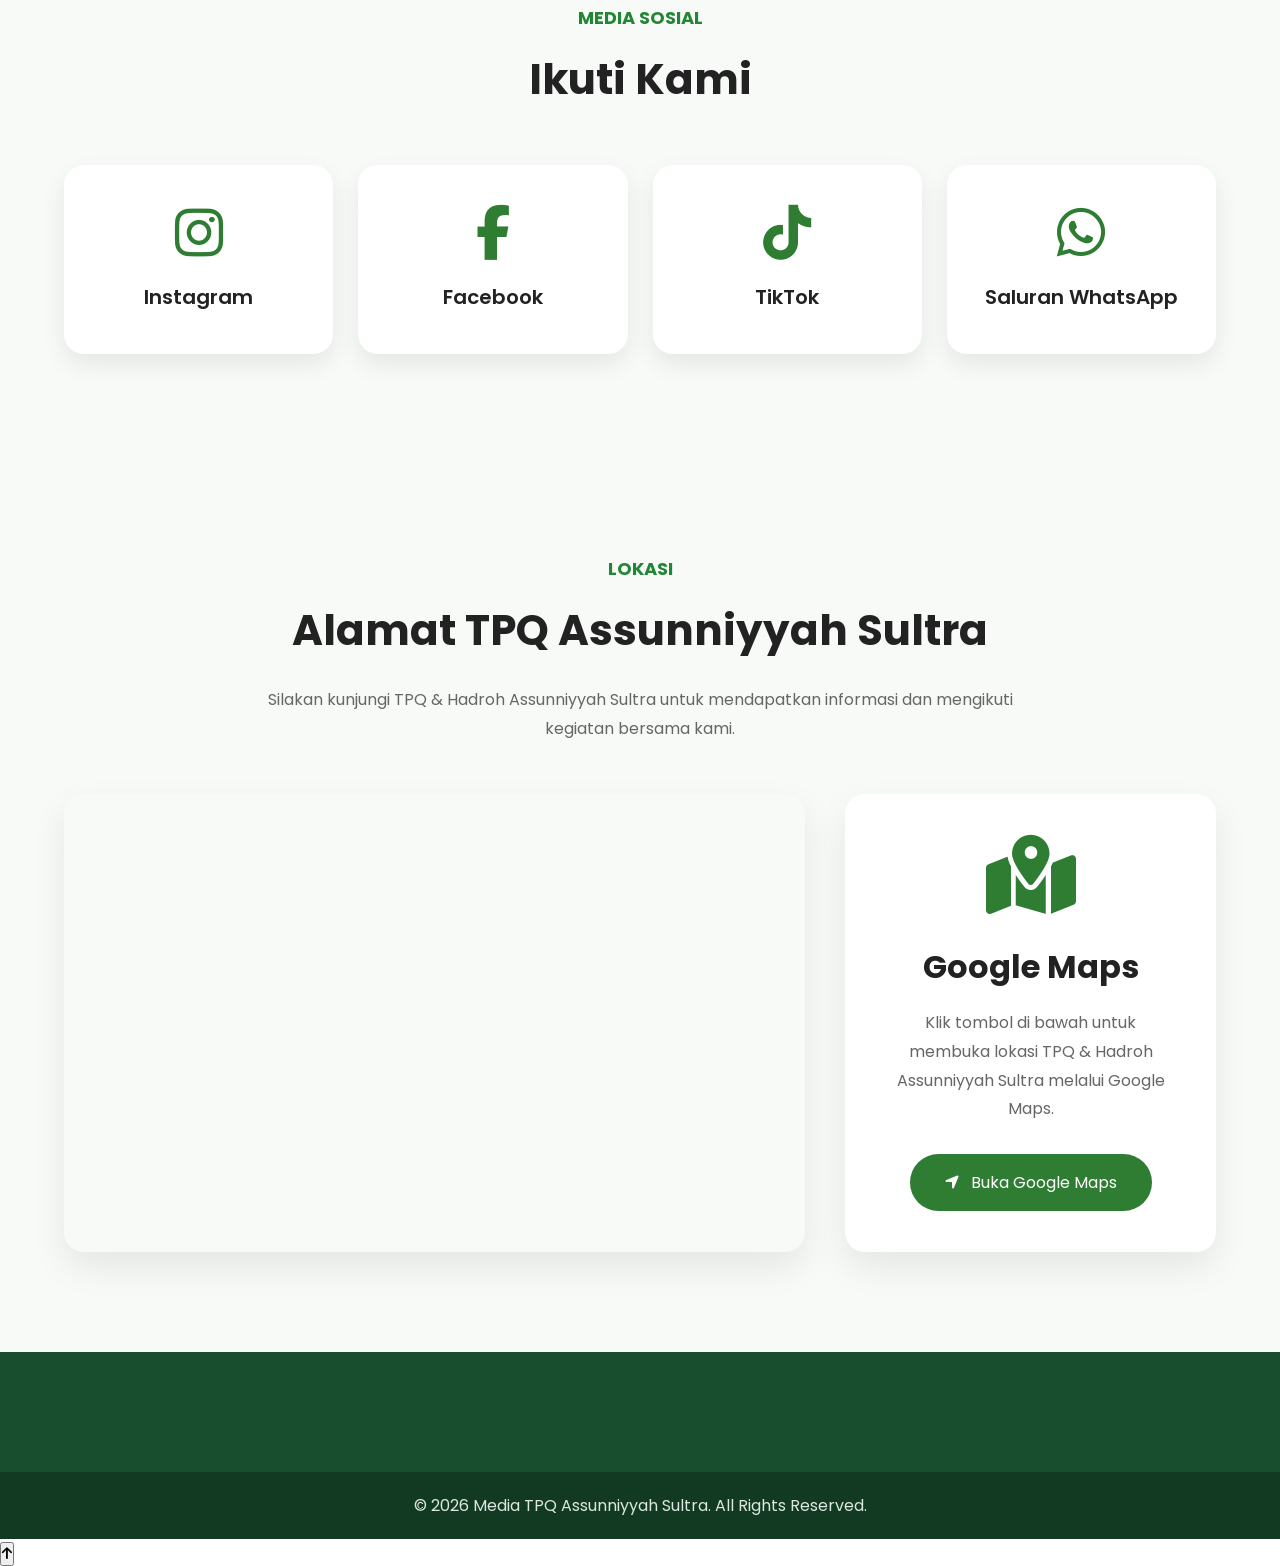
==== commit d9ef6553: "Update" ====
--- a/index.html
+++ b/index.html
@@ -55,37 +55,36 @@
 <!-- ========================= -->
 
 <header id="header">
-  <div class="container">
-
-    <a href="index.html" class="logo">
-      <img src="images/logo.png" alt="Logo">
-
-      <div class="logo-text">
-        <h2>ASSUNNIYYAH</h2>
-        <span>SULAWESI TENGGARA</span>
-      </div>
-    </a>
-
-    <!-- Tombol Menu Mobile -->
-    <div class="menu-toggle" id="menu-toggle">
-      <i class="fa-solid fa-bars"></i>
+    <div class="container">
+
+        <a href="index.html" class="logo">
+            <img src="images/logo.png" alt="Logo">
+
+            <div class="logo-text">
+                <h2>ASSUNNIYYAH</h2>
+                <span>SULAWESI TENGGARA</span>
+            </div>
+        </a>
+
+        <div class="menu-toggle" id="menu-toggle">
+            <i class="fa-solid fa-bars"></i>
+        </div>
+
+        <nav id="navbar">
+            <ul>
+                <li><a href="index.html">Beranda</a></li>
+                <li><a href="profil.html">Profil</a></li>
+                <li><a href="pengasuh.html">Pengasuh</a></li>
+                <li><a href="guru.html">Guru TPQ</a></li>
+                <li><a href="hadroh.html">Hadroh</a></li>
+                <li><a href="pengurus.html">Pengurus</a></li>
+                <li><a href="kegiatan.html">Kegiatan</a></li>
+                <li><a href="galeri.html">Galeri</a></li>
+                <li><a href="kontak.html">Kontak</a></li>
+            </ul>
+        </nav>
+
     </div>
-
-    <nav id="navbar">
-      <ul>
-        <li><a href="index.html" class="active">Beranda</a></li>
-        <li><a href="profil.html">Profil</a></li>
-        <li><a href="pengasuh.html">Pengasuh</a></li>
-        <li><a href="guru.html">Guru TPQ</a></li>
-        <li><a href="hadroh.html">Hadroh</a></li>
-        <li><a href="pengurus.html">Pengurus</a></li>
-        <li><a href="kegiatan.html">Kegiatan</a></li>
-        <li><a href="galeri.html">Galeri</a></li>
-        <li><a href="kontak.html">Kontak</a></li>
-      </ul>
-    </nav>
-
-  </div>
 </header>
     <!-- ========================= -->
     <!-- HERO -->
--- a/css/style.css
+++ b/css/style.css
@@ -3,15 +3,15 @@
    MAIN STYLE CSS
 ===================================== */
 
-*{
-    margin:0;
-    padding:0;
-    box-sizing:border-box;
+* {
+  margin: 0;
+  padding: 0;
+  box-sizing: border-box;
 }
 
 html,
-body{
-    overflow-x:hidden;
+body {
+  overflow-x: hidden;
 }
 
 /* RESET */
@@ -278,7 +278,6 @@
 .hero-content h1 {
   font-size: 55px;
   line-height: 1.2;
-  white-space: nowrap;
   text-shadow: 0 4px 12px rgba(0, 0, 0, 0.35);
 }
 
@@ -287,7 +286,6 @@
 }
 
 .hero-content p {
-  white-space: nowrap;
   font-size: 20px;
   text-shadow: 0 2px 8px rgba(0, 0, 0, 0.3);
 }
@@ -515,7 +513,7 @@
    STATISTIK
 ===================================== */
 
-.counter{
+.counter {
   padding: 100px 0;
   background: linear-gradient(135deg, #f7fff8, #eef8ef);
 }
@@ -990,70 +988,58 @@
       MEDIA SOSIAL HOME
 ======================================*/
 
-.social-media-home{
-
-    padding:100px 0;
-
-    background:#f8faf8;
-
-}
-
-.social-media-grid{
-
-    display:grid;
-
-    grid-template-columns:repeat(4,1fr);
-
-    gap:25px;
-
-    margin-top:50px;
-
-}
-
-.social-media-card{
-
-    background:#fff;
-
-    padding:40px 25px;
-
-    border-radius:20px;
-
-    text-align:center;
-
-    text-decoration:none;
-
-    color:#222;
-
-    box-shadow:0 10px 25px rgba(0,0,0,.08);
-
-    transition:.3s;
-
-}
-
-.social-media-card:hover{
-
-    transform:translateY(-8px);
-
-    box-shadow:0 15px 35px rgba(0,0,0,.15);
-
-}
-
-.social-media-card i{
-
-    font-size:55px;
-
-    color:#2e7d32;
-
-    margin-bottom:20px;
-
-}
-
-.social-media-card h3{
-
-    font-size:20px;
-
-    font-weight:600;
-
+.social-media-home {
+  padding: 100px 0;
+
+  background: #f8faf8;
+}
+
+.social-media-grid {
+  display: grid;
+
+  grid-template-columns: repeat(4, 1fr);
+
+  gap: 25px;
+
+  margin-top: 50px;
+}
+
+.social-media-card {
+  background: #fff;
+
+  padding: 40px 25px;
+
+  border-radius: 20px;
+
+  text-align: center;
+
+  text-decoration: none;
+
+  color: #222;
+
+  box-shadow: 0 10px 25px rgba(0, 0, 0, 0.08);
+
+  transition: 0.3s;
+}
+
+.social-media-card:hover {
+  transform: translateY(-8px);
+
+  box-shadow: 0 15px 35px rgba(0, 0, 0, 0.15);
+}
+
+.social-media-card i {
+  font-size: 55px;
+
+  color: #2e7d32;
+
+  margin-bottom: 20px;
+}
+
+.social-media-card h3 {
+  font-size: 20px;
+
+  font-weight: 600;
 }
 
 /* =====================================
@@ -2232,698 +2218,584 @@
       TENTANG HADROH
 ==============================*/
 
-.hadroh-about{
-
-    padding:100px 0;
-
-    background:#f8faf8;
-
-}
-
-.hadroh-grid{
-
-    display:grid;
-
-    grid-template-columns:1fr 1fr;
-
-    gap:70px;
-
-    align-items:center;
-
-}
-
-.hadroh-image img{
-
-    width:100%;
-
-    border-radius:20px;
-
-    display:block;
-
-    box-shadow:0 15px 35px rgba(0,0,0,.15);
-
-}
-
-.hadroh-content h5{
-
-    color:#2e7d32;
-
-    font-size:18px;
-
-    margin-bottom:10px;
-
-}
-
-.hadroh-content h2{
-
-    font-size:40px;
-
-    color:#184d2d;
-
-    margin-bottom:20px;
-
-}
-
-.hadroh-content p{
-
-    line-height:1.9;
-
-    color:#555;
-
-    margin-bottom:20px;
-
-}
-
-.hadroh-content ul{
-
-    list-style:none;
-
-    padding:0;
-
-    margin:30px 0;
-
-}
-
-.hadroh-content ul li{
-
-    position:relative;
-
-    padding-left:35px;
-
-    margin-bottom:18px;
-
-    font-size:17px;
-
-}
-
-.hadroh-content ul li::before{
-
-    content:"✓";
-
-    position:absolute;
-
-    left:0;
-
-    width:24px;
-
-    height:24px;
-
-    border-radius:50%;
-
-    background:#2e7d32;
-
-    color:#fff;
-
-    text-align:center;
-
-    line-height:24px;
-
-    font-size:14px;
-
+.hadroh-about {
+  padding: 100px 0;
+
+  background: #f8faf8;
+}
+
+.hadroh-grid {
+  display: grid;
+
+  grid-template-columns: 1fr 1fr;
+
+  gap: 70px;
+
+  align-items: center;
+}
+
+.hadroh-image img {
+  width: 100%;
+
+  border-radius: 20px;
+
+  display: block;
+
+  box-shadow: 0 15px 35px rgba(0, 0, 0, 0.15);
+}
+
+.hadroh-content h5 {
+  color: #2e7d32;
+
+  font-size: 18px;
+
+  margin-bottom: 10px;
+}
+
+.hadroh-content h2 {
+  font-size: 40px;
+
+  color: #184d2d;
+
+  margin-bottom: 20px;
+}
+
+.hadroh-content p {
+  line-height: 1.9;
+
+  color: #555;
+
+  margin-bottom: 20px;
+}
+
+.hadroh-content ul {
+  list-style: none;
+
+  padding: 0;
+
+  margin: 30px 0;
+}
+
+.hadroh-content ul li {
+  position: relative;
+
+  padding-left: 35px;
+
+  margin-bottom: 18px;
+
+  font-size: 17px;
+}
+
+.hadroh-content ul li::before {
+  content: "✓";
+
+  position: absolute;
+
+  left: 0;
+
+  width: 24px;
+
+  height: 24px;
+
+  border-radius: 50%;
+
+  background: #2e7d32;
+
+  color: #fff;
+
+  text-align: center;
+
+  line-height: 24px;
+
+  font-size: 14px;
 }
 
 /*=====================================
       JADWAL HADROH
 ======================================*/
 
-.hadroh-jadwal{
-
-    padding:100px 0;
-
-    background:#ffffff;
-
-}
-
-.hadroh-jadwal-box{
-
-    margin-top:50px;
-
-    overflow-x:auto;
-
-    border-radius:20px;
-
-    box-shadow:0 12px 35px rgba(0,0,0,.08);
-
-}
-
-.hadroh-jadwal-table{
-
-    width:100%;
-
-    border-collapse:collapse;
-
-    background:#fff;
-
-}
-
-.hadroh-jadwal-table thead{
-
-    background:#2e7d32;
-
-    color:#fff;
-
-}
-
-.hadroh-jadwal-table th{
-
-    padding:20px;
-
-    text-align:center;
-
-    font-size:17px;
-
-    font-weight:600;
-
-}
-
-.hadroh-jadwal-table th i{
-
-    margin-right:8px;
-
-}
-
-.hadroh-jadwal-table td{
-
-    padding:20px;
-
-    text-align:center;
-
-    color:#555;
-
-    border-bottom:1px solid #eee;
-
-}
-
-.hadroh-jadwal-table tbody tr{
-
-    transition:.3s;
-
-}
-
-.hadroh-jadwal-table tbody tr:hover{
-
-    background:#f3fbf3;
-
-}
-
-.hadroh-jadwal-table tbody tr:last-child td{
-
-    border-bottom:none;
-
+.hadroh-jadwal {
+  padding: 100px 0;
+
+  background: #ffffff;
+}
+
+.hadroh-jadwal-box {
+  margin-top: 50px;
+
+  overflow-x: auto;
+
+  border-radius: 20px;
+
+  box-shadow: 0 12px 35px rgba(0, 0, 0, 0.08);
+}
+
+.hadroh-jadwal-table {
+  width: 100%;
+
+  border-collapse: collapse;
+
+  background: #fff;
+}
+
+.hadroh-jadwal-table thead {
+  background: #2e7d32;
+
+  color: #fff;
+}
+
+.hadroh-jadwal-table th {
+  padding: 20px;
+
+  text-align: center;
+
+  font-size: 17px;
+
+  font-weight: 600;
+}
+
+.hadroh-jadwal-table th i {
+  margin-right: 8px;
+}
+
+.hadroh-jadwal-table td {
+  padding: 20px;
+
+  text-align: center;
+
+  color: #555;
+
+  border-bottom: 1px solid #eee;
+}
+
+.hadroh-jadwal-table tbody tr {
+  transition: 0.3s;
+}
+
+.hadroh-jadwal-table tbody tr:hover {
+  background: #f3fbf3;
+}
+
+.hadroh-jadwal-table tbody tr:last-child td {
+  border-bottom: none;
 }
 
 /*=====================================
       ANGGOTA HADROH
 ======================================*/
 
-.anggota-hadroh{
-
-    padding:100px 0;
-
-    background:#f8faf8;
-
-}
-
-.anggota-grid{
-
-    display:grid;
-
-    grid-template-columns:repeat(3,1fr);
-
-    gap:35px;
-
-    margin-top:50px;
-
-}
-
-.anggota-card{
-
-    position:relative;
-
-    background:#fff;
-
-    border-radius:20px;
-
-    padding:35px 25px;
-
-    text-align:center;
-
-    box-shadow:0 10px 30px rgba(0,0,0,.08);
-
-    transition:.35s;
-
-}
-
-.anggota-card:hover{
-
-    transform:translateY(-10px);
-
-    box-shadow:0 20px 40px rgba(0,0,0,.15);
-
-}
-
-.anggota-card img{
-
-    width:160px;
-
-    height:160px;
-
-    object-fit:cover;
-
-    border-radius:50%;
-
-    border:5px solid #2e7d32;
-
-    margin-bottom:20px;
-
-}
-
-.anggota-card h3{
-
-    font-size:24px;
-
-    color:#184d2d;
-
-    margin-bottom:10px;
-
-}
-
-.anggota-card .jabatan{
-
-    display:inline-block;
-
-    background:#e8f5e9;
-
-    color:#2e7d32;
-
-    padding:8px 20px;
-
-    border-radius:30px;
-
-    font-size:15px;
-
-    font-weight:600;
-
-}
-
-.status{
-
-    position:absolute;
-
-    top:20px;
-
-    right:20px;
-
-    background:#2e7d32;
-
-    color:#fff;
-
-    font-size:13px;
-
-    font-weight:600;
-
-    padding:6px 14px;
-
-    border-radius:20px;
-
+.anggota-hadroh {
+  padding: 100px 0;
+
+  background: #f8faf8;
+}
+
+.anggota-grid {
+  display: grid;
+
+  grid-template-columns: repeat(3, 1fr);
+
+  gap: 35px;
+
+  margin-top: 50px;
+}
+
+.anggota-card {
+  position: relative;
+
+  background: #fff;
+
+  border-radius: 20px;
+
+  padding: 35px 25px;
+
+  text-align: center;
+
+  box-shadow: 0 10px 30px rgba(0, 0, 0, 0.08);
+
+  transition: 0.35s;
+}
+
+.anggota-card:hover {
+  transform: translateY(-10px);
+
+  box-shadow: 0 20px 40px rgba(0, 0, 0, 0.15);
+}
+
+.anggota-card img {
+  width: 160px;
+
+  height: 160px;
+
+  object-fit: cover;
+
+  border-radius: 50%;
+
+  border: 5px solid #2e7d32;
+
+  margin-bottom: 20px;
+}
+
+.anggota-card h3 {
+  font-size: 24px;
+
+  color: #184d2d;
+
+  margin-bottom: 10px;
+}
+
+.anggota-card .jabatan {
+  display: inline-block;
+
+  background: #e8f5e9;
+
+  color: #2e7d32;
+
+  padding: 8px 20px;
+
+  border-radius: 30px;
+
+  font-size: 15px;
+
+  font-weight: 600;
+}
+
+.status {
+  position: absolute;
+
+  top: 20px;
+
+  right: 20px;
+
+  background: #2e7d32;
+
+  color: #fff;
+
+  font-size: 13px;
+
+  font-weight: 600;
+
+  padding: 6px 14px;
+
+  border-radius: 20px;
 }
 
 /*=====================================
       PENGURUS HADROH
 ======================================*/
 
-.pengurus-hadroh{
-
-    padding:100px 0;
-
-    background:#ffffff;
-
-}
-
-.pengurus-grid{
-
-    display:grid;
-
-    grid-template-columns:repeat(4,1fr);
-
-    gap:30px;
-
-    margin-top:50px;
-
-}
-
-.pengurus-card{
-
-    background:#fff;
-
-    border-radius:20px;
-
-    padding:40px 25px;
-
-    text-align:center;
-
-    box-shadow:0 10px 30px rgba(0,0,0,.08);
-
-    transition:.35s;
-
-    border-top:5px solid #2e7d32;
-
-}
-
-.pengurus-card:hover{
-
-    transform:translateY(-10px);
-
-    box-shadow:0 18px 40px rgba(0,0,0,.15);
-
-}
-
-.pengurus-card .icon{
-
-    width:85px;
-
-    height:85px;
-
-    margin:0 auto 20px;
-
-    background:#e8f5e9;
-
-    border-radius:50%;
-
-    display:flex;
-
-    justify-content:center;
-
-    align-items:center;
-
-}
-
-.pengurus-card .icon i{
-
-    font-size:34px;
-
-    color:#2e7d32;
-
-}
-
-.pengurus-card h3{
-
-    color:#184d2d;
-
-    font-size:24px;
-
-    margin-bottom:12px;
-
-}
-
-.pengurus-card span{
-
-    display:block;
-
-    color:#666;
-
-    line-height:1.8;
-
-    font-size:15px;
-
+.pengurus-hadroh {
+  padding: 100px 0;
+
+  background: #ffffff;
+}
+
+.pengurus-grid {
+  display: grid;
+
+  grid-template-columns: repeat(4, 1fr);
+
+  gap: 30px;
+
+  margin-top: 50px;
+}
+
+.pengurus-card {
+  background: #fff;
+
+  border-radius: 20px;
+
+  padding: 40px 25px;
+
+  text-align: center;
+
+  box-shadow: 0 10px 30px rgba(0, 0, 0, 0.08);
+
+  transition: 0.35s;
+
+  border-top: 5px solid #2e7d32;
+}
+
+.pengurus-card:hover {
+  transform: translateY(-10px);
+
+  box-shadow: 0 18px 40px rgba(0, 0, 0, 0.15);
+}
+
+.pengurus-card .icon {
+  width: 85px;
+
+  height: 85px;
+
+  margin: 0 auto 20px;
+
+  background: #e8f5e9;
+
+  border-radius: 50%;
+
+  display: flex;
+
+  justify-content: center;
+
+  align-items: center;
+}
+
+.pengurus-card .icon i {
+  font-size: 34px;
+
+  color: #2e7d32;
+}
+
+.pengurus-card h3 {
+  color: #184d2d;
+
+  font-size: 24px;
+
+  margin-bottom: 12px;
+}
+
+.pengurus-card span {
+  display: block;
+
+  color: #666;
+
+  line-height: 1.8;
+
+  font-size: 15px;
 }
 
 /*=====================================
       PERJALANAN HADROH
 ======================================*/
 
-.prestasi-hadroh{
-
-    padding:100px 0;
-
-    background:#f8faf8;
-
-}
-
-.prestasi-timeline{
-
-    position:relative;
-
-    max-width:900px;
-
-    margin:60px auto 0;
-
-}
-
-.prestasi-timeline::before{
-
-    content:"";
-
-    position:absolute;
-
-    left:120px;
-
-    top:0;
-
-    width:4px;
-
-    height:100%;
-
-    background:#2e7d32;
-
-    border-radius:20px;
-
-}
-
-.prestasi-item{
-
-    display:flex;
-
-    align-items:flex-start;
-
-    gap:40px;
-
-    margin-bottom:50px;
-
-    position:relative;
-
-}
-
-.prestasi-tahun{
-
-    width:90px;
-
-    height:90px;
-
-    background:#2e7d32;
-
-    color:#fff;
-
-    border-radius:50%;
-
-    display:flex;
-
-    justify-content:center;
-
-    align-items:center;
-
-    font-size:24px;
-
-    font-weight:bold;
-
-    flex-shrink:0;
-
-    z-index:2;
-
-}
-
-.prestasi-card{
-
-    flex:1;
-
-    background:#fff;
-
-    padding:30px;
-
-    border-radius:20px;
-
-    box-shadow:0 10px 30px rgba(0,0,0,.08);
-
-    transition:.3s;
-
-}
-
-.prestasi-card:hover{
-
-    transform:translateY(-5px);
-
-    box-shadow:0 18px 40px rgba(0,0,0,.15);
-
-}
-
-.prestasi-card h3{
-
-    color:#184d2d;
-
-    margin-bottom:15px;
-
-    font-size:24px;
-
-}
-
-.prestasi-card p{
-
-    color:#555;
-
-    line-height:1.8;
-
+.prestasi-hadroh {
+  padding: 100px 0;
+
+  background: #f8faf8;
+}
+
+.prestasi-timeline {
+  position: relative;
+
+  max-width: 900px;
+
+  margin: 60px auto 0;
+}
+
+.prestasi-timeline::before {
+  content: "";
+
+  position: absolute;
+
+  left: 120px;
+
+  top: 0;
+
+  width: 4px;
+
+  height: 100%;
+
+  background: #2e7d32;
+
+  border-radius: 20px;
+}
+
+.prestasi-item {
+  display: flex;
+
+  align-items: flex-start;
+
+  gap: 40px;
+
+  margin-bottom: 50px;
+
+  position: relative;
+}
+
+.prestasi-tahun {
+  width: 90px;
+
+  height: 90px;
+
+  background: #2e7d32;
+
+  color: #fff;
+
+  border-radius: 50%;
+
+  display: flex;
+
+  justify-content: center;
+
+  align-items: center;
+
+  font-size: 24px;
+
+  font-weight: bold;
+
+  flex-shrink: 0;
+
+  z-index: 2;
+}
+
+.prestasi-card {
+  flex: 1;
+
+  background: #fff;
+
+  padding: 30px;
+
+  border-radius: 20px;
+
+  box-shadow: 0 10px 30px rgba(0, 0, 0, 0.08);
+
+  transition: 0.3s;
+}
+
+.prestasi-card:hover {
+  transform: translateY(-5px);
+
+  box-shadow: 0 18px 40px rgba(0, 0, 0, 0.15);
+}
+
+.prestasi-card h3 {
+  color: #184d2d;
+
+  margin-bottom: 15px;
+
+  font-size: 24px;
+}
+
+.prestasi-card p {
+  color: #555;
+
+  line-height: 1.8;
 }
 
 /*=====================================
       GALERI HADROH
 ======================================*/
 
-.hadroh-gallery{
-
-    padding:100px 0;
-
-    background:#ffffff;
-
-}
-
-.hadroh-gallery-grid{
-
-    display:grid;
-
-    grid-template-columns:repeat(3,1fr);
-
-    gap:30px;
-
-    margin-top:50px;
-
-}
-
-.hadroh-gallery-item{
-
-    overflow:hidden;
-
-    border-radius:20px;
-
-    box-shadow:0 10px 30px rgba(0,0,0,.10);
-
-    cursor:pointer;
-
-}
-
-.hadroh-gallery-item img{
-
-    width:100%;
-
-    height:280px;
-
-    object-fit:cover;
-
-    display:block;
-
-    transition:.5s;
-
-}
-
-.hadroh-gallery-item:hover img{
-
-    transform:scale(1.08);
-
-}
-
-.hadroh-gallery-item:hover{
-
-    box-shadow:0 18px 40px rgba(0,0,0,.18);
-
+.hadroh-gallery {
+  padding: 100px 0;
+
+  background: #ffffff;
+}
+
+.hadroh-gallery-grid {
+  display: grid;
+
+  grid-template-columns: repeat(3, 1fr);
+
+  gap: 30px;
+
+  margin-top: 50px;
+}
+
+.hadroh-gallery-item {
+  overflow: hidden;
+
+  border-radius: 20px;
+
+  box-shadow: 0 10px 30px rgba(0, 0, 0, 0.1);
+
+  cursor: pointer;
+}
+
+.hadroh-gallery-item img {
+  width: 100%;
+
+  height: 280px;
+
+  object-fit: cover;
+
+  display: block;
+
+  transition: 0.5s;
+}
+
+.hadroh-gallery-item:hover img {
+  transform: scale(1.08);
+}
+
+.hadroh-gallery-item:hover {
+  box-shadow: 0 18px 40px rgba(0, 0, 0, 0.18);
 }
 
 /*=====================================
       BOOKING HADROH
 ======================================*/
 
-.hadroh-booking{
-
-    padding:100px 0;
-
-    background:#ffffff;
-
-}
-
-.hadroh-booking-box{
-
-    max-width:900px;
-
-    margin:auto;
-
-    text-align:center;
-
-    padding:60px;
-
-    border-radius:25px;
-
-    background:linear-gradient(135deg,#2e7d32,#43a047);
-
-    color:#fff;
-
-    box-shadow:0 20px 45px rgba(0,0,0,.15);
-
-}
-
-.hadroh-booking-box i{
-
-    font-size:65px;
-
-    margin-bottom:25px;
-
-}
-
-.hadroh-booking-box h2{
-
-    font-size:38px;
-
-    margin-bottom:20px;
-
-}
-
-.hadroh-booking-box p{
-
-    line-height:1.9;
-
-    font-size:17px;
-
-    margin-bottom:35px;
-
-}
-
-.hadroh-booking-box .btn{
-
-    display:inline-flex;
-
-    align-items:center;
-
-    gap:10px;
-
-    background:#fff;
-
-    color:#2e7d32;
-
-    padding:16px 38px;
-
-    border-radius:40px;
-
-    font-weight:700;
-
-    text-decoration:none;
-
-    transition:.3s;
-
-}
-
-.hadroh-booking-box .btn:hover{
-
-    transform:translateY(-5px);
-
-    background:#f1f8f2;
-
+.hadroh-booking {
+  padding: 100px 0;
+
+  background: #ffffff;
+}
+
+.hadroh-booking-box {
+  max-width: 900px;
+
+  margin: auto;
+
+  text-align: center;
+
+  padding: 60px;
+
+  border-radius: 25px;
+
+  background: linear-gradient(135deg, #2e7d32, #43a047);
+
+  color: #fff;
+
+  box-shadow: 0 20px 45px rgba(0, 0, 0, 0.15);
+}
+
+.hadroh-booking-box i {
+  font-size: 65px;
+
+  margin-bottom: 25px;
+}
+
+.hadroh-booking-box h2 {
+  font-size: 38px;
+
+  margin-bottom: 20px;
+}
+
+.hadroh-booking-box p {
+  line-height: 1.9;
+
+  font-size: 17px;
+
+  margin-bottom: 35px;
+}
+
+.hadroh-booking-box .btn {
+  display: inline-flex;
+
+  align-items: center;
+
+  gap: 10px;
+
+  background: #fff;
+
+  color: #2e7d32;
+
+  padding: 16px 38px;
+
+  border-radius: 40px;
+
+  font-weight: 700;
+
+  text-decoration: none;
+
+  transition: 0.3s;
+}
+
+.hadroh-booking-box .btn:hover {
+  transform: translateY(-5px);
+
+  background: #f1f8f2;
 }
 
 /* =====================================
@@ -2934,318 +2806,264 @@
         PENGURUS TPQ
 ======================================*/
 
-.tpq-management{
-
-    padding:100px 0;
-
-    background:#f8faf8;
-
-}
-
-.tpq-management-grid{
-
-    display:grid;
-
-    grid-template-columns:repeat(2,1fr);
-
-    gap:35px;
-
-    margin-top:50px;
-
-}
-
-.tpq-management-card{
-
-    display:flex;
-
-    align-items:center;
-
-    gap:25px;
-
-    background:#fff;
-
-    padding:25px;
-
-    border-radius:20px;
-
-    box-shadow:0 10px 30px rgba(0,0,0,.08);
-
-    transition:.35s;
-
-}
-
-.tpq-management-card:hover{
-
-    transform:translateY(-8px);
-
-    box-shadow:0 18px 40px rgba(0,0,0,.15);
-
-}
-
-.tpq-management-card img{
-
-    width:110px;
-
-    height:110px;
-
-    object-fit:cover;
-
-    border-radius:50%;
-
-    border:4px solid #2e7d32;
-
-    flex-shrink:0;
-
-}
-
-.tpq-management-info{
-
-    flex:1;
-
-}
-
-.tpq-management-info h3{
-
-    font-size:22px;
-
-    color:#184d2d;
-
-    margin-bottom:10px;
-
-}
-
-.tpq-management-info p{
-
-    color:#666;
-
-    font-size:16px;
-
-    line-height:1.7;
-
+.tpq-management {
+  padding: 100px 0;
+
+  background: #f8faf8;
+}
+
+.tpq-management-grid {
+  display: grid;
+
+  grid-template-columns: repeat(2, 1fr);
+
+  gap: 35px;
+
+  margin-top: 50px;
+}
+
+.tpq-management-card {
+  display: flex;
+
+  align-items: center;
+
+  gap: 25px;
+
+  background: #fff;
+
+  padding: 25px;
+
+  border-radius: 20px;
+
+  box-shadow: 0 10px 30px rgba(0, 0, 0, 0.08);
+
+  transition: 0.35s;
+}
+
+.tpq-management-card:hover {
+  transform: translateY(-8px);
+
+  box-shadow: 0 18px 40px rgba(0, 0, 0, 0.15);
+}
+
+.tpq-management-card img {
+  width: 110px;
+
+  height: 110px;
+
+  object-fit: cover;
+
+  border-radius: 50%;
+
+  border: 4px solid #2e7d32;
+
+  flex-shrink: 0;
+}
+
+.tpq-management-info {
+  flex: 1;
+}
+
+.tpq-management-info h3 {
+  font-size: 22px;
+
+  color: #184d2d;
+
+  margin-bottom: 10px;
+}
+
+.tpq-management-info p {
+  color: #666;
+
+  font-size: 16px;
+
+  line-height: 1.7;
 }
 
 /*=====================================
       PENGURUS HADROH
 ======================================*/
 
-.hadroh-management{
-
-    padding:100px 0;
-
-    background:#ffffff;
-
-}
-
-.hadroh-management-grid{
-
-    display:grid;
-
-    grid-template-columns:repeat(4,1fr);
-
-    gap:30px;
-
-    margin-top:50px;
-
-}
-
-.hadroh-management-card{
-
-    background:#fff;
-
-    padding:35px 25px;
-
-    text-align:center;
-
-    border-radius:20px;
-
-    box-shadow:0 10px 30px rgba(0,0,0,.08);
-
-    border-top:5px solid #2e7d32;
-
-    transition:.35s;
-
-}
-
-.hadroh-management-card:hover{
-
-    transform:translateY(-10px);
-
-    box-shadow:0 18px 40px rgba(0,0,0,.15);
-
-}
-
-.hadroh-management-icon{
-
-    width:85px;
-
-    height:85px;
-
-    margin:0 auto 20px;
-
-    border-radius:50%;
-
-    background:#e8f5e9;
-
-    display:flex;
-
-    justify-content:center;
-
-    align-items:center;
-
-}
-
-.hadroh-management-icon i{
-
-    font-size:34px;
-
-    color:#2e7d32;
-
-}
-
-.hadroh-management-card h3{
-
-    font-size:22px;
-
-    color:#184d2d;
-
-    margin-bottom:12px;
-
-}
-
-.hadroh-management-card p{
-
-    color:#666;
-
-    line-height:1.8;
-
-    font-size:15px;
-
+.hadroh-management {
+  padding: 100px 0;
+
+  background: #ffffff;
+}
+
+.hadroh-management-grid {
+  display: grid;
+
+  grid-template-columns: repeat(4, 1fr);
+
+  gap: 30px;
+
+  margin-top: 50px;
+}
+
+.hadroh-management-card {
+  background: #fff;
+
+  padding: 35px 25px;
+
+  text-align: center;
+
+  border-radius: 20px;
+
+  box-shadow: 0 10px 30px rgba(0, 0, 0, 0.08);
+
+  border-top: 5px solid #2e7d32;
+
+  transition: 0.35s;
+}
+
+.hadroh-management-card:hover {
+  transform: translateY(-10px);
+
+  box-shadow: 0 18px 40px rgba(0, 0, 0, 0.15);
+}
+
+.hadroh-management-icon {
+  width: 85px;
+
+  height: 85px;
+
+  margin: 0 auto 20px;
+
+  border-radius: 50%;
+
+  background: #e8f5e9;
+
+  display: flex;
+
+  justify-content: center;
+
+  align-items: center;
+}
+
+.hadroh-management-icon i {
+  font-size: 34px;
+
+  color: #2e7d32;
+}
+
+.hadroh-management-card h3 {
+  font-size: 22px;
+
+  color: #184d2d;
+
+  margin-bottom: 12px;
+}
+
+.hadroh-management-card p {
+  color: #666;
+
+  line-height: 1.8;
+
+  font-size: 15px;
 }
 
 /*=====================================
       BIDANG KEPENGURUSAN
 ======================================*/
 
-.management-division{
-
-    padding:100px 0;
-
-    background:#f8faf8;
-
-}
-
-.management-division-grid{
-
-    display:grid;
-
-    grid-template-columns:repeat(2,1fr);
-
-    gap:35px;
-
-    margin-top:50px;
-
-}
-
-.management-division-card{
-
-    background:#fff;
-
-    padding:40px 35px;
-
-    text-align:center;
-
-    border-radius:20px;
-
-    box-shadow:0 12px 30px rgba(0,0,0,.08);
-
-    transition:.35s;
-
-}
-
-.management-division-card:hover{
-
-    transform:translateY(-10px);
-
-    box-shadow:0 18px 40px rgba(0,0,0,.15);
-
-}
-
-.management-division-card i{
-
-    font-size:55px;
-
-    color:#2e7d32;
-
-    margin-bottom:20px;
-
-}
-
-.management-division-card h3{
-
-    font-size:24px;
-
-    color:#184d2d;
-
-    margin-bottom:15px;
-
-}
-
-.management-division-card p{
-
-    color:#666;
-
-    line-height:1.8;
-
+.management-division {
+  padding: 100px 0;
+
+  background: #f8faf8;
+}
+
+.management-division-grid {
+  display: grid;
+
+  grid-template-columns: repeat(2, 1fr);
+
+  gap: 35px;
+
+  margin-top: 50px;
+}
+
+.management-division-card {
+  background: #fff;
+
+  padding: 40px 35px;
+
+  text-align: center;
+
+  border-radius: 20px;
+
+  box-shadow: 0 12px 30px rgba(0, 0, 0, 0.08);
+
+  transition: 0.35s;
+}
+
+.management-division-card:hover {
+  transform: translateY(-10px);
+
+  box-shadow: 0 18px 40px rgba(0, 0, 0, 0.15);
+}
+
+.management-division-card i {
+  font-size: 55px;
+
+  color: #2e7d32;
+
+  margin-bottom: 20px;
+}
+
+.management-division-card h3 {
+  font-size: 24px;
+
+  color: #184d2d;
+
+  margin-bottom: 15px;
+}
+
+.management-division-card p {
+  color: #666;
+
+  line-height: 1.8;
 }
 
 /*=====================================
         PERIODE PENGURUS
 ======================================*/
 
-.management-period{
-
-    padding:100px 0;
-
-    background:#ffffff;
-
-}
-
-.management-period-box{
-
-    max-width:700px;
-
-    margin:auto;
-
-    text-align:center;
-
-    background:linear-gradient(135deg,#2e7d32,#1b5e20);
-
-    color:#fff;
-
-    padding:55px 30px;
-
-    border-radius:25px;
-
-    box-shadow:0 18px 40px rgba(0,0,0,.15);
-
-}
-
-.management-period-box h2{
-
-    font-size:36px;
-
-    margin-bottom:15px;
-
-}
-
-.management-period-box p{
-
-    font-size:24px;
-
-    font-weight:600;
-
-    letter-spacing:1px;
-
+.management-period {
+  padding: 100px 0;
+
+  background: #ffffff;
+}
+
+.management-period-box {
+  max-width: 700px;
+
+  margin: auto;
+
+  text-align: center;
+
+  background: linear-gradient(135deg, #2e7d32, #1b5e20);
+
+  color: #fff;
+
+  padding: 55px 30px;
+
+  border-radius: 25px;
+
+  box-shadow: 0 18px 40px rgba(0, 0, 0, 0.15);
+}
+
+.management-period-box h2 {
+  font-size: 36px;
+
+  margin-bottom: 15px;
+}
+
+.management-period-box p {
+  font-size: 24px;
+
+  font-weight: 600;
+
+  letter-spacing: 1px;
 }
 
 /*=====================================
@@ -3256,352 +3074,286 @@
         AGENDA RUTIN
 ======================================*/
 
-.agenda-rutin{
-
-    padding:100px 0;
-
-    background:#f8faf8;
-
-}
-
-.agenda-table-wrapper{
-
-    margin-top:50px;
-
-    overflow-x:auto;
-
-    border-radius:20px;
-
-    box-shadow:0 12px 30px rgba(0,0,0,.08);
-
-}
-
-.agenda-table{
-
-    width:100%;
-
-    border-collapse:collapse;
-
-    background:#fff;
-
-}
-
-.agenda-table thead{
-
-    background:#2e7d32;
-
-    color:#fff;
-
-}
-
-.agenda-table th{
-
-    padding:20px;
-
-    text-align:center;
-
-    font-size:18px;
-
-    font-weight:600;
-
-}
-
-.agenda-table td{
-
-    padding:18px;
-
-    text-align:center;
-
-    border-bottom:1px solid #e5e5e5;
-
-    color:#555;
-
-    font-size:16px;
-
-    transition:.3s;
-
-}
-
-.agenda-table tbody tr{
-
-    transition:.3s;
-
-}
-
-.agenda-table tbody tr:hover{
-
-    background:#f1f8f4;
-
-}
-
-.agenda-table tbody tr:last-child td{
-
-    border-bottom:none;
-
+.agenda-rutin {
+  padding: 100px 0;
+
+  background: #f8faf8;
+}
+
+.agenda-table-wrapper {
+  margin-top: 50px;
+
+  overflow-x: auto;
+
+  border-radius: 20px;
+
+  box-shadow: 0 12px 30px rgba(0, 0, 0, 0.08);
+}
+
+.agenda-table {
+  width: 100%;
+
+  border-collapse: collapse;
+
+  background: #fff;
+}
+
+.agenda-table thead {
+  background: #2e7d32;
+
+  color: #fff;
+}
+
+.agenda-table th {
+  padding: 20px;
+
+  text-align: center;
+
+  font-size: 18px;
+
+  font-weight: 600;
+}
+
+.agenda-table td {
+  padding: 18px;
+
+  text-align: center;
+
+  border-bottom: 1px solid #e5e5e5;
+
+  color: #555;
+
+  font-size: 16px;
+
+  transition: 0.3s;
+}
+
+.agenda-table tbody tr {
+  transition: 0.3s;
+}
+
+.agenda-table tbody tr:hover {
+  background: #f1f8f4;
+}
+
+.agenda-table tbody tr:last-child td {
+  border-bottom: none;
 }
 
 /*=====================================
         EVENT TAHUNAN
 ======================================*/
 
-.annual-events{
-
-    padding:100px 0;
-
-    background:#f8faf8;
-
-}
-
-.annual-events-grid{
-
-    display:grid;
-
-    grid-template-columns:repeat(3,1fr);
-
-    gap:35px;
-
-    margin-top:50px;
-
-}
-
-.annual-events-card{
-
-    background:#fff;
-
-    border-radius:20px;
-
-    overflow:hidden;
-
-    box-shadow:0 12px 30px rgba(0,0,0,.08);
-
-    transition:.35s;
-
-}
-
-.annual-events-card:hover{
-
-    transform:translateY(-10px);
-
-    box-shadow:0 20px 45px rgba(0,0,0,.15);
-
-}
-
-.annual-events-card img{
-
-    width:100%;
-
-    height:240px;
-
-    object-fit:cover;
-
-    display:block;
-
-    transition:.4s;
-
-}
-
-.annual-events-card:hover img{
-
-    transform:scale(1.05);
-
-}
-
-.annual-events-content{
-
-    padding:25px;
-
-}
-
-.annual-events-content h3{
-
-    font-size:23px;
-
-    color:#184d2d;
-
-    margin-bottom:15px;
-
-}
-
-.annual-events-content p{
-
-    color:#666;
-
-    line-height:1.8;
-
-    font-size:15px;
-
+.annual-events {
+  padding: 100px 0;
+
+  background: #f8faf8;
+}
+
+.annual-events-grid {
+  display: grid;
+
+  grid-template-columns: repeat(3, 1fr);
+
+  gap: 35px;
+
+  margin-top: 50px;
+}
+
+.annual-events-card {
+  background: #fff;
+
+  border-radius: 20px;
+
+  overflow: hidden;
+
+  box-shadow: 0 12px 30px rgba(0, 0, 0, 0.08);
+
+  transition: 0.35s;
+}
+
+.annual-events-card:hover {
+  transform: translateY(-10px);
+
+  box-shadow: 0 20px 45px rgba(0, 0, 0, 0.15);
+}
+
+.annual-events-card img {
+  width: 100%;
+
+  height: 240px;
+
+  object-fit: cover;
+
+  display: block;
+
+  transition: 0.4s;
+}
+
+.annual-events-card:hover img {
+  transform: scale(1.05);
+}
+
+.annual-events-content {
+  padding: 25px;
+}
+
+.annual-events-content h3 {
+  font-size: 23px;
+
+  color: #184d2d;
+
+  margin-bottom: 15px;
+}
+
+.annual-events-content p {
+  color: #666;
+
+  line-height: 1.8;
+
+  font-size: 15px;
 }
 
 /*=====================================
       PENGUMUMAN TERBARU
 ======================================*/
 
-.latest-announcement{
-
-    padding:100px 0;
-
-    background:#f8faf8;
-
-}
-
-.latest-announcement-list{
-
-    display:flex;
-
-    flex-direction:column;
-
-    gap:25px;
-
-    margin-top:50px;
-
-}
-
-.latest-announcement-card{
-
-    display:flex;
-
-    align-items:center;
-
-    gap:25px;
-
-    background:#fff;
-
-    padding:28px;
-
-    border-radius:18px;
-
-    box-shadow:0 10px 30px rgba(0,0,0,.08);
-
-    transition:.35s;
-
-}
-
-.latest-announcement-card:hover{
-
-    transform:translateY(-6px);
-
-    box-shadow:0 18px 40px rgba(0,0,0,.15);
-
-}
-
-.announcement-icon{
-
-    width:75px;
-
-    height:75px;
-
-    background:#2e7d32;
-
-    border-radius:50%;
-
-    display:flex;
-
-    justify-content:center;
-
-    align-items:center;
-
-    flex-shrink:0;
-
-}
-
-.announcement-icon i{
-
-    color:#fff;
-
-    font-size:30px;
-
-}
-
-.announcement-content{
-
-    flex:1;
-
-}
-
-.announcement-content h3{
-
-    color:#184d2d;
-
-    font-size:22px;
-
-    margin-bottom:10px;
-
-}
-
-.announcement-content p{
-
-    color:#666;
-
-    line-height:1.8;
-
-    font-size:15px;
-
+.latest-announcement {
+  padding: 100px 0;
+
+  background: #f8faf8;
+}
+
+.latest-announcement-list {
+  display: flex;
+
+  flex-direction: column;
+
+  gap: 25px;
+
+  margin-top: 50px;
+}
+
+.latest-announcement-card {
+  display: flex;
+
+  align-items: center;
+
+  gap: 25px;
+
+  background: #fff;
+
+  padding: 28px;
+
+  border-radius: 18px;
+
+  box-shadow: 0 10px 30px rgba(0, 0, 0, 0.08);
+
+  transition: 0.35s;
+}
+
+.latest-announcement-card:hover {
+  transform: translateY(-6px);
+
+  box-shadow: 0 18px 40px rgba(0, 0, 0, 0.15);
+}
+
+.announcement-icon {
+  width: 75px;
+
+  height: 75px;
+
+  background: #2e7d32;
+
+  border-radius: 50%;
+
+  display: flex;
+
+  justify-content: center;
+
+  align-items: center;
+
+  flex-shrink: 0;
+}
+
+.announcement-icon i {
+  color: #fff;
+
+  font-size: 30px;
+}
+
+.announcement-content {
+  flex: 1;
+}
+
+.announcement-content h3 {
+  color: #184d2d;
+
+  font-size: 22px;
+
+  margin-bottom: 10px;
+}
+
+.announcement-content p {
+  color: #666;
+
+  line-height: 1.8;
+
+  font-size: 15px;
 }
 
 /*=====================================
         GALERI KEGIATAN
 ======================================*/
 
-.activity-gallery{
-
-    padding:100px 0;
-
-    background:#f8faf8;
-
-}
-
-.activity-gallery-grid{
-
-    display:grid;
-
-    grid-template-columns:repeat(3,1fr);
-
-    gap:25px;
-
-    margin-top:50px;
-
-}
-
-.activity-gallery-item{
-
-    overflow:hidden;
-
-    border-radius:18px;
-
-    box-shadow:0 10px 30px rgba(0,0,0,.08);
-
-    cursor:pointer;
-
-    transition:.35s;
-
-}
-
-.activity-gallery-item:hover{
-
-    transform:translateY(-8px);
-
-    box-shadow:0 18px 40px rgba(0,0,0,.15);
-
-}
-
-.activity-gallery-item img{
-
-    width:100%;
-
-    height:260px;
-
-    object-fit:cover;
-
-    display:block;
-
-    transition:.5s;
-
-}
-
-.activity-gallery-item:hover img{
-
-    transform:scale(1.08);
-
+.activity-gallery {
+  padding: 100px 0;
+
+  background: #f8faf8;
+}
+
+.activity-gallery-grid {
+  display: grid;
+
+  grid-template-columns: repeat(3, 1fr);
+
+  gap: 25px;
+
+  margin-top: 50px;
+}
+
+.activity-gallery-item {
+  overflow: hidden;
+
+  border-radius: 18px;
+
+  box-shadow: 0 10px 30px rgba(0, 0, 0, 0.08);
+
+  cursor: pointer;
+
+  transition: 0.35s;
+}
+
+.activity-gallery-item:hover {
+  transform: translateY(-8px);
+
+  box-shadow: 0 18px 40px rgba(0, 0, 0, 0.15);
+}
+
+.activity-gallery-item img {
+  width: 100%;
+
+  height: 260px;
+
+  object-fit: cover;
+
+  display: block;
+
+  transition: 0.5s;
+}
+
+.activity-gallery-item:hover img {
+  transform: scale(1.08);
 }
 
 /*=====================================
@@ -3612,220 +3364,181 @@
         INTRO GALERI
 ======================================*/
 
-.gallery-introduction{
-
-    padding:100px 0;
-
-    background:linear(135deg,#f8faf8,#eef8f1);
-
-    text-align:center;
-
-}
-
-.gallery-introduction .section-title{
-
-    max-width:850px;
-
-    margin:auto;
-
-}
-
-.gallery-introduction h5{
-
-    color:#2e7d32;
-
-    font-size:18px;
-
-    font-weight:600;
-
-    text-transform:uppercase;
-
-    letter-spacing:2px;
-
-    margin-bottom:12px;
-
-}
-
-.gallery-introduction h2{
-
-    font-size:42px;
-
-    color:#184d2d;
-
-    margin-bottom:20px;
-
-    line-height:1.3;
-
-}
-
-.gallery-introduction p{
-
-    font-size:17px;
-
-    color:#666;
-
-    line-height:1.9;
-
-    max-width:720px;
-
-    margin:0 auto;
-
+.gallery-introduction {
+  padding: 100px 0;
+
+  background: linear(135deg, #f8faf8, #eef8f1);
+
+  text-align: center;
+}
+
+.gallery-introduction .section-title {
+  max-width: 850px;
+
+  margin: auto;
+}
+
+.gallery-introduction h5 {
+  color: #2e7d32;
+
+  font-size: 18px;
+
+  font-weight: 600;
+
+  text-transform: uppercase;
+
+  letter-spacing: 2px;
+
+  margin-bottom: 12px;
+}
+
+.gallery-introduction h2 {
+  font-size: 42px;
+
+  color: #184d2d;
+
+  margin-bottom: 20px;
+
+  line-height: 1.3;
+}
+
+.gallery-introduction p {
+  font-size: 17px;
+
+  color: #666;
+
+  line-height: 1.9;
+
+  max-width: 720px;
+
+  margin: 0 auto;
 }
 
 /*=====================================
         FILTER GALERI
 ======================================*/
 
-.photo-filter{
-
-    padding:40px 0;
-
-    background:#fff;
-
-}
-
-.photo-filter-buttons{
-
-    display:flex;
-
-    justify-content:center;
-
-    flex-wrap:wrap;
-
-    gap:15px;
-
-}
-
-.photo-filter-buttons button{
-
-    padding:12px 28px;
-
-    border:none;
-
-    border-radius:30px;
-
-    background:#e8f5e9;
-
-    color:#2e7d32;
-
-    font-size:16px;
-
-    font-weight:600;
-
-    cursor:pointer;
-
-    transition:.3s;
-
+.photo-filter {
+  padding: 40px 0;
+
+  background: #fff;
+}
+
+.photo-filter-buttons {
+  display: flex;
+
+  justify-content: center;
+
+  flex-wrap: wrap;
+
+  gap: 15px;
+}
+
+.photo-filter-buttons button {
+  padding: 12px 28px;
+
+  border: none;
+
+  border-radius: 30px;
+
+  background: #e8f5e9;
+
+  color: #2e7d32;
+
+  font-size: 16px;
+
+  font-weight: 600;
+
+  cursor: pointer;
+
+  transition: 0.3s;
 }
 
 .photo-filter-buttons button:hover,
-
-.photo-filter-buttons button.active{
-
-    background:#2e7d32;
-
-    color:#fff;
-
-}
-
-
+.photo-filter-buttons button.active {
+  background: #2e7d32;
+
+  color: #fff;
+}
 
 /*=====================================
             GALERI
 ======================================*/
 
-.photo-gallery{
-
-    padding:80px 0 100px;
-
-    background:#f8faf8;
-
-}
-
-.photo-gallery-grid{
-
-    display:grid;
-
-    grid-template-columns:repeat(3,1fr);
-
-    gap:25px;
-
-}
-
-.photo-gallery-card{
-
-    position:relative;
-
-    overflow:hidden;
-
-    border-radius:20px;
-
-    cursor:pointer;
-
-    box-shadow:0 12px 30px rgba(0,0,0,.1);
-
-    transition:.35s;
-
-}
-
-.photo-gallery-card:hover{
-
-    transform:translateY(-8px);
-
-}
-
-.photo-gallery-card img{
-
-    width:100%;
-
-    height:280px;
-
-    object-fit:cover;
-
-    display:block;
-
-    transition:.5s;
-
-}
-
-.photo-gallery-card:hover img{
-
-    transform:scale(1.08);
-
-}
-
-.photo-gallery-overlay{
-
-    position:absolute;
-
-    inset:0;
-
-    background:linear-gradient(to top,rgba(0,0,0,.75),transparent);
-
-    display:flex;
-
-    align-items:flex-end;
-
-    padding:25px;
-
-    opacity:0;
-
-    transition:.35s;
-
-}
-
-.photo-gallery-card:hover .photo-gallery-overlay{
-
-    opacity:1;
-
-}
-
-.photo-gallery-overlay h3{
-
-    color:#fff;
-
-    font-size:22px;
-
+.photo-gallery {
+  padding: 80px 0 100px;
+
+  background: #f8faf8;
+}
+
+.photo-gallery-grid {
+  display: grid;
+
+  grid-template-columns: repeat(3, 1fr);
+
+  gap: 25px;
+}
+
+.photo-gallery-card {
+  position: relative;
+
+  overflow: hidden;
+
+  border-radius: 20px;
+
+  cursor: pointer;
+
+  box-shadow: 0 12px 30px rgba(0, 0, 0, 0.1);
+
+  transition: 0.35s;
+}
+
+.photo-gallery-card:hover {
+  transform: translateY(-8px);
+}
+
+.photo-gallery-card img {
+  width: 100%;
+
+  height: 280px;
+
+  object-fit: cover;
+
+  display: block;
+
+  transition: 0.5s;
+}
+
+.photo-gallery-card:hover img {
+  transform: scale(1.08);
+}
+
+.photo-gallery-overlay {
+  position: absolute;
+
+  inset: 0;
+
+  background: linear-gradient(to top, rgba(0, 0, 0, 0.75), transparent);
+
+  display: flex;
+
+  align-items: flex-end;
+
+  padding: 25px;
+
+  opacity: 0;
+
+  transition: 0.35s;
+}
+
+.photo-gallery-card:hover .photo-gallery-overlay {
+  opacity: 1;
+}
+
+.photo-gallery-overlay h3 {
+  color: #fff;
+
+  font-size: 22px;
 }
 
 /*=====================================
@@ -3836,428 +3549,354 @@
       INFORMASI KONTAK
 ======================================*/
 
-.contact-information{
-
-    padding:100px 0;
-
-    background:#f8faf8;
-
-}
-
-.contact-information-grid{
-
-    display:grid;
-
-    grid-template-columns:repeat(4,1fr);
-
-    gap:30px;
-
-    margin-top:50px;
-
-}
-
-.contact-information-card{
-
-    background:#fff;
-
-    padding:35px 25px;
-
-    border-radius:20px;
-
-    text-align:center;
-
-    box-shadow:0 12px 30px rgba(0,0,0,.08);
-
-    transition:.35s;
-
-}
-
-.contact-information-card:hover{
-
-    transform:translateY(-8px);
-
-    box-shadow:0 18px 40px rgba(0,0,0,.15);
-
-}
-
-.contact-information-card i{
-
-    width:75px;
-
-    height:75px;
-
-    line-height:75px;
-
-    border-radius:50%;
-
-    background:#2e7d32;
-
-    color:#fff;
-
-    font-size:30px;
-
-    margin-bottom:20px;
-
-}
-
-.contact-information-card h3{
-
-    font-size:22px;
-
-    color:#184d2d;
-
-    margin-bottom:15px;
-
-}
-
-.contact-information-card p{
-
-    color:#666;
-
-    line-height:1.8;
-
-    font-size:16px;
-
+.contact-information {
+  padding: 100px 0;
+
+  background: #f8faf8;
+}
+
+.contact-information-grid {
+  display: grid;
+
+  grid-template-columns: repeat(4, 1fr);
+
+  gap: 30px;
+
+  margin-top: 50px;
+}
+
+.contact-information-card {
+  background: #fff;
+
+  padding: 35px 25px;
+
+  border-radius: 20px;
+
+  text-align: center;
+
+  box-shadow: 0 12px 30px rgba(0, 0, 0, 0.08);
+
+  transition: 0.35s;
+}
+
+.contact-information-card:hover {
+  transform: translateY(-8px);
+
+  box-shadow: 0 18px 40px rgba(0, 0, 0, 0.15);
+}
+
+.contact-information-card i {
+  width: 75px;
+
+  height: 75px;
+
+  line-height: 75px;
+
+  border-radius: 50%;
+
+  background: #2e7d32;
+
+  color: #fff;
+
+  font-size: 30px;
+
+  margin-bottom: 20px;
+}
+
+.contact-information-card h3 {
+  font-size: 22px;
+
+  color: #184d2d;
+
+  margin-bottom: 15px;
+}
+
+.contact-information-card p {
+  color: #666;
+
+  line-height: 1.8;
+
+  font-size: 16px;
 }
 
 /*=====================================
         MEDIA SOSIAL KONTAK
 ======================================*/
 
-.contact-social{
-
-    padding:100px 0;
-
-    background:#f8faf8;
-
-}
-
-.contact-social-grid{
-
-    display:grid;
-
-    grid-template-columns:repeat(4,1fr);
-
-    gap:25px;
-
-    margin-top:50px;
-
-}
-
-.contact-social-card{
-
-    background:#fff;
-
-    padding:35px 20px;
-
-    border-radius:20px;
-
-    text-align:center;
-
-    text-decoration:none;
-
-    color:#222;
-
-    box-shadow:0 12px 30px rgba(0,0,0,.08);
-
-    transition:.35s;
-
-}
-
-.contact-social-card:hover{
-
-    transform:translateY(-8px);
-
-    box-shadow:0 18px 40px rgba(0,0,0,.15);
-
-}
-
-.contact-social-card i{
-
-    width:70px;
-
-    height:70px;
-
-    line-height:70px;
-
-    border-radius:50%;
-
-    background:#2e7d32;
-
-    color:#fff;
-
-    font-size:28px;
-
-    margin-bottom:18px;
-
-}
-
-.contact-social-card h3{
-
-    font-size:22px;
-
-    color:#184d2d;
-
-    margin-bottom:10px;
-
-}
-
-.contact-social-card span{
-
-    color:#666;
-
-    font-size:15px;
-
-}
-
-
+.contact-social {
+  padding: 100px 0;
+
+  background: #f8faf8;
+}
+
+.contact-social-grid {
+  display: grid;
+
+  grid-template-columns: repeat(4, 1fr);
+
+  gap: 25px;
+
+  margin-top: 50px;
+}
+
+.contact-social-card {
+  background: #fff;
+
+  padding: 35px 20px;
+
+  border-radius: 20px;
+
+  text-align: center;
+
+  text-decoration: none;
+
+  color: #222;
+
+  box-shadow: 0 12px 30px rgba(0, 0, 0, 0.08);
+
+  transition: 0.35s;
+}
+
+.contact-social-card:hover {
+  transform: translateY(-8px);
+
+  box-shadow: 0 18px 40px rgba(0, 0, 0, 0.15);
+}
+
+.contact-social-card i {
+  width: 70px;
+
+  height: 70px;
+
+  line-height: 70px;
+
+  border-radius: 50%;
+
+  background: #2e7d32;
+
+  color: #fff;
+
+  font-size: 28px;
+
+  margin-bottom: 18px;
+}
+
+.contact-social-card h3 {
+  font-size: 22px;
+
+  color: #184d2d;
+
+  margin-bottom: 10px;
+}
+
+.contact-social-card span {
+  color: #666;
+
+  font-size: 15px;
+}
 
 /*=====================================
         FORM KONTAK
 ======================================*/
 
-.contact-form-section{
-
-    padding:100px 0;
-
-    background:#fff;
-
-}
-
-.contact-form{
-
-    max-width:700px;
-
-    margin:50px auto 0;
-
-}
-
-.contact-input{
-
-    margin-bottom:25px;
-
+.contact-form-section {
+  padding: 100px 0;
+
+  background: #fff;
+}
+
+.contact-form {
+  max-width: 700px;
+
+  margin: 50px auto 0;
+}
+
+.contact-input {
+  margin-bottom: 25px;
 }
 
 .contact-input input,
-
-.contact-input textarea{
-
-    width:100%;
-
-    padding:18px 22px;
-
-    border:1px solid #ddd;
-
-    border-radius:15px;
-
-    font-size:16px;
-
-    font-family:inherit;
-
-    transition:.3s;
-
-    outline:none;
-
-}
-
-.contact-input textarea{
-
-    min-height:180px;
-
-    resize:vertical;
-
+.contact-input textarea {
+  width: 100%;
+
+  padding: 18px 22px;
+
+  border: 1px solid #ddd;
+
+  border-radius: 15px;
+
+  font-size: 16px;
+
+  font-family: inherit;
+
+  transition: 0.3s;
+
+  outline: none;
+}
+
+.contact-input textarea {
+  min-height: 180px;
+
+  resize: vertical;
 }
 
 .contact-input input:focus,
-
-.contact-input textarea:focus{
-
-    border-color:#2e7d32;
-
-    box-shadow:0 0 0 4px rgba(46,125,50,.12);
-
-}
-
-.contact-button{
-
-    width:100%;
-
-    padding:18px;
-
-    border:none;
-
-    border-radius:15px;
-
-    background:#2e7d32;
-
-    color:#fff;
-
-    font-size:17px;
-
-    font-weight:600;
-
-    cursor:pointer;
-
-    transition:.3s;
-
-}
-
-.contact-button:hover{
-
-    background:#184d2d;
-
+.contact-input textarea:focus {
+  border-color: #2e7d32;
+
+  box-shadow: 0 0 0 4px rgba(46, 125, 50, 0.12);
+}
+
+.contact-button {
+  width: 100%;
+
+  padding: 18px;
+
+  border: none;
+
+  border-radius: 15px;
+
+  background: #2e7d32;
+
+  color: #fff;
+
+  font-size: 17px;
+
+  font-weight: 600;
+
+  cursor: pointer;
+
+  transition: 0.3s;
+}
+
+.contact-button:hover {
+  background: #184d2d;
 }
 
 /*=====================================
         LOKASI
 ======================================*/
 
-.contact-location{
-
-    padding:100px 0;
-
-    background:#f8faf8;
-
-}
-
-.contact-location-map{
-
-    margin-top:50px;
-
-    border-radius:20px;
-
-    overflow:hidden;
-
-    box-shadow:0 15px 40px rgba(0,0,0,.12);
-
-}
-
-.contact-location-map iframe{
-
-    width:100%;
-
-    height:500px;
-
-    border:0;
-
-}
-
-
+.contact-location {
+  padding: 100px 0;
+
+  background: #f8faf8;
+}
+
+.contact-location-map {
+  margin-top: 50px;
+
+  border-radius: 20px;
+
+  overflow: hidden;
+
+  box-shadow: 0 15px 40px rgba(0, 0, 0, 0.12);
+}
+
+.contact-location-map iframe {
+  width: 100%;
+
+  height: 500px;
+
+  border: 0;
+}
 
 /*=====================================
         WHATSAPP
 ======================================*/
 
-.contact-whatsapp{
-
-    padding:90px 0;
-
-    background:#ffffff;
-
-}
-
-.contact-whatsapp-card{
-
-    display:flex;
-
-    align-items:center;
-
-    justify-content:space-between;
-
-    gap:40px;
-
-    padding:40px;
-
-    border-radius:25px;
-
-    background:linear-gradient(135deg,#2e7d32,#1b5e20);
-
-    color:#fff;
-
-    box-shadow:0 15px 40px rgba(0,0,0,.15);
-
-}
-
-.contact-whatsapp-icon{
-
-    width:90px;
-
-    height:90px;
-
-    min-width:90px;
-
-    border-radius:50%;
-
-    background:rgba(255,255,255,.15);
-
-    display:flex;
-
-    justify-content:center;
-
-    align-items:center;
-
-}
-
-.contact-whatsapp-icon i{
-
-    font-size:45px;
-
-}
-
-.contact-whatsapp-content{
-
-    flex:1;
-
-}
-
-.contact-whatsapp-content h2{
-
-    font-size:34px;
-
-    margin-bottom:12px;
-
-}
-
-.contact-whatsapp-content p{
-
-    font-size:16px;
-
-    line-height:1.8;
-
-    color:#eef8ee;
-
-}
-
-.contact-whatsapp-button a{
-
-    display:inline-flex;
-
-    align-items:center;
-
-    gap:10px;
-
-    padding:16px 30px;
-
-    background:#fff;
-
-    color:#2e7d32;
-
-    border-radius:50px;
-
-    text-decoration:none;
-
-    font-weight:700;
-
-    transition:.3s;
-
-}
-
-.contact-whatsapp-button a:hover{
-
-    transform:translateY(-5px);
-
-    background:#f5f5f5;
-
+.contact-whatsapp {
+  padding: 90px 0;
+
+  background: #ffffff;
+}
+
+.contact-whatsapp-card {
+  display: flex;
+
+  align-items: center;
+
+  justify-content: space-between;
+
+  gap: 40px;
+
+  padding: 40px;
+
+  border-radius: 25px;
+
+  background: linear-gradient(135deg, #2e7d32, #1b5e20);
+
+  color: #fff;
+
+  box-shadow: 0 15px 40px rgba(0, 0, 0, 0.15);
+}
+
+.contact-whatsapp-icon {
+  width: 90px;
+
+  height: 90px;
+
+  min-width: 90px;
+
+  border-radius: 50%;
+
+  background: rgba(255, 255, 255, 0.15);
+
+  display: flex;
+
+  justify-content: center;
+
+  align-items: center;
+}
+
+.contact-whatsapp-icon i {
+  font-size: 45px;
+}
+
+.contact-whatsapp-content {
+  flex: 1;
+}
+
+.contact-whatsapp-content h2 {
+  font-size: 34px;
+
+  margin-bottom: 12px;
+}
+
+.contact-whatsapp-content p {
+  font-size: 16px;
+
+  line-height: 1.8;
+
+  color: #eef8ee;
+}
+
+.contact-whatsapp-button a {
+  display: inline-flex;
+
+  align-items: center;
+
+  gap: 10px;
+
+  padding: 16px 30px;
+
+  background: #fff;
+
+  color: #2e7d32;
+
+  border-radius: 50px;
+
+  text-decoration: none;
+
+  font-weight: 700;
+
+  transition: 0.3s;
+}
+
+.contact-whatsapp-button a:hover {
+  transform: translateY(-5px);
+
+  background: #f5f5f5;
 }
 
 /* =====================================
@@ -4325,88 +3964,82 @@
 }
 
 /* TOMBOL MENU - HANYA UNTUK MOBILE */
-.menu-toggle{
-    display:none;
-}
-
-@media (max-width:768px){
-
-    /* Container */
-
-.container{
-    width:100%;
-    padding:0 18px;
-}
-
-/* Header */
-
-#header{
-    position:fixed;
-    top:0;
-    left:0;
-    width:100%;
-}
-
-#header .container{
-        height:75px;
-        display:flex;
-        align-items:center;
-        justify-content:space-between;
-        position:relative;
-    }
-
-
-.logo{
-        display:flex;
-        align-items:center;
-    }
-
-    .logo img{
-        width:45px;
-        height:45px;
-    }
-
-    .logo h2{
-        font-size:18px;
-    }
-
-    .logo span{
-        font-size:10px;
-    }
-
-    .menu-toggle {
-    display: flex !important;
+.menu-toggle {
+  display: none;
+}
+
+@media (max-width: 768px) {
+  /* Container */
+
+  .container {
+    width: 100%;
+    padding: 0 18px;
+  }
+
+  /* Header */
+
+  #header {
+    position: fixed;
+    top: 0;
+    left: 0;
+    width: 100%;
+    background: #fff;
+    z-index: 999;
+  }
+
+  #header .container {
+    height: 75px;
+    display: flex;
+    justify-content: space-between;
+    align-items: center;
+  }
+
+  .logo {
+    display: flex;
+    align-items: center;
+    gap: 10px;
+  }
+
+  .logo img {
+    width: 48px;
+    height: 48px;
+  }
+
+  .logo h2 {
+    font-size: 18px;
+    margin: 0;
+  }
+
+  .logo span {
+    font-size: 11px;
+    letter-spacing: 3px;
+  }
+
+  .menu-toggle {
+    display: flex;
+    align-items: center;
+    justify-content: center;
 
     width: 42px;
     height: 42px;
 
-    align-items: center;
-    justify-content: center;
-
-    font-size: 28px;
-    color: var(--hijau-tua);
-
     cursor: pointer;
 
-    flex-shrink: 0;
+    font-size: 30px;
+    color: #228b22;
   }
 
   #navbar {
     position: absolute;
-
     top: 75px;
     left: 0;
-
     width: 100%;
-
-    background: #ffffff;
+    background: #fff;
 
     max-height: 0;
     overflow: hidden;
 
-    transition: max-height 0.4s ease;
-
-    box-shadow: 0 10px 20px rgba(0, 0, 0, 0.1);
+    transition: 0.4s;
   }
 
   #navbar.active {
@@ -4415,408 +4048,400 @@
 
   #navbar ul {
     display: flex;
-
     flex-direction: column;
-
-    gap: 0;
-  }
-
-  #navbar ul li {
+  }
+
+  #navbar li {
     width: 100%;
   }
 
-  #navbar ul li a {
+  #navbar a {
     display: block;
-
-    padding: 15px 25px;
-
-    border-bottom: 1px solid #eeeeee;
-  }
-/* Button */
-
-.btn{
-    padding:10px 24px;
-    font-size:15px;
-}
-
-/* Section Title */
-
-.section-title{
-    margin-bottom:30px;
-}
-
-.section-title h5{
-    font-size:15px;
-}
-
-.section-title h2{
-    font-size:28px;
-    line-height:1.3;
-}
-
-.section-title p{
-    font-size:15px;
-    line-height:1.8;
-}
-
-/* Card */
-
-.card,
-.program-card,
-.kontak-card,
-.sholat-card,
-.calendar-card,
-.anggota-card,
-.pengurus-card{
-    border-radius:15px;
-}
-
-/* =====================================
+    padding: 15px 20px;
+    border-bottom: 1px solid #eee;
+  }
+  /* Button */
+
+  .btn {
+    padding: 10px 24px;
+    font-size: 15px;
+  }
+
+  /* Section Title */
+
+  .section-title {
+    margin-bottom: 30px;
+  }
+
+  .section-title h5 {
+    font-size: 15px;
+  }
+
+  .section-title h2 {
+    font-size: 28px;
+    line-height: 1.3;
+  }
+
+  .section-title p {
+    font-size: 15px;
+    line-height: 1.8;
+  }
+
+  /* Card */
+
+  .card,
+  .program-card,
+  .kontak-card,
+  .sholat-card,
+  .calendar-card,
+  .anggota-card,
+  .pengurus-card {
+    border-radius: 15px;
+  }
+
+  /* =====================================
    MOBILE - HERO
 ===================================== */
 
-.hero{
-    min-height:100vh;
-    padding:120px 20px 60px;
-    display:flex;
-    align-items:center;
-}
-
-.hero-content{
-    width:100%;
-    text-align:center;
-}
-
-.hero-content h1{
-    font-size:26px;
-    font-weight:700;
-    line-height:1.25;
-    text-shadow:0 3px 10px rgba(0,0,0,.25);
-}
-
-.hero-content h1 span{
-    display:block;
-    margin-top:8px;
-    font-size:26px;
-    line-height:1.25;
-    white-space:normal;
-}
-
-.hero-content p{
-    margin:20px auto 0;
-    max-width:320px;
-    font-size:15px;
-    line-height:1.7;
-}
-
-/* =====================================
+  .hero {
+    min-height: 100vh;
+    padding: 110px 20px 50px;
+    display: flex;
+    align-items: center;
+  }
+
+  .hero-content {
+    width: 100%;
+    text-align: center;
+  }
+
+  .hero-content h1 {
+    font-size: 25px;
+    line-height: 1.35;
+    font-weight: 700;
+  }
+
+  .hero-content h1 span {
+    display: block;
+    margin-top: 8px;
+    font-size: 25px;
+  }
+
+  .hero-content p {
+    margin: 18px auto 0;
+    width: 90%;
+    max-width: 310px;
+    font-size: 16px;
+    line-height: 1.8;
+  }
+  /* =====================================
    MOBILE - DASHBOARD
 ===================================== */
 
-.dashboard{
-    padding:50px 0;
-}
-
-.info-bar{
-    grid-template-columns:1fr;
-    gap:20px;
-    padding:25px 20px;
-}
-
-.info-item{
-    padding:10px 0;
-}
-
-.info-item i{
-    font-size:28px;
-}
-
-.info-item h4{
-    font-size:16px;
-}
-
-.info-item h2{
-    font-size:28px;
-}
-
-/* Prayer Card */
-
-.prayer-card{
-    padding:25px 20px;
-}
-
-.prayer-card h3{
-    font-size:24px;
-    margin-bottom:20px;
-}
-
-.prayer-grid{
-    grid-template-columns:repeat(2,1fr);
-    gap:18px;
-}
-
-.prayer-grid div{
-    padding:12px;
-    border-radius:12px;
-    background:#f8f8f8;
-}
-
-.prayer-grid span{
-    font-size:14px;
-}
-
-.prayer-grid strong{
-    font-size:20px;
-}
-
-/* =====================================
+  .dashboard {
+    padding: 50px 0;
+  }
+
+  .info-bar {
+    grid-template-columns: 1fr;
+    gap: 20px;
+    padding: 25px 20px;
+  }
+
+  .info-item {
+    padding: 10px 0;
+  }
+
+  .info-item i {
+    font-size: 28px;
+  }
+
+  .info-item h4 {
+    font-size: 16px;
+  }
+
+  .info-item h2 {
+    font-size: 28px;
+  }
+
+  /* Prayer Card */
+
+  .prayer-card {
+    padding: 25px 20px;
+  }
+
+  .prayer-card h3 {
+    font-size: 24px;
+    margin-bottom: 20px;
+  }
+
+  .prayer-grid {
+    grid-template-columns: repeat(2, 1fr);
+    gap: 18px;
+  }
+
+  .prayer-grid div {
+    padding: 12px;
+    border-radius: 12px;
+    background: #f8f8f8;
+  }
+
+  .prayer-grid span {
+    font-size: 14px;
+  }
+
+  .prayer-grid strong {
+    font-size: 20px;
+  }
+
+  /* =====================================
    MOBILE - TENTANG KAMI
 ===================================== */
 
-.about{
-    padding:60px 0;
-}
-
-.about .container{
-    width:100%;
-}
-
-.section-title{
-    margin-bottom:35px;
-}
-
-.section-title h5{
-    font-size:16px;
-}
-
-.section-title h2{
-    font-size:30px;
-    line-height:1.3;
-}
-
-.section-title p{
-    font-size:15px;
-    line-height:1.8;
-}
-
-.about-image{
-    margin:25px 0;
-}
-
-.about-image img{
-    height:250px;
-    border-radius:15px;
-}
-
-.about-content{
-    width:100%;
-}
-
-.item{
-    flex-direction:column;
-    gap:12px;
-    margin-bottom:25px;
-    text-align:center;
-}
-
-.item i{
-    margin:auto;
-}
-
-/* =====================================
+  .about {
+    padding: 60px 0;
+  }
+
+  .about .container {
+    width: 100%;
+  }
+
+  .section-title {
+    margin-bottom: 35px;
+  }
+
+  .section-title h5 {
+    font-size: 16px;
+  }
+
+  .section-title h2 {
+    font-size: 30px;
+    line-height: 1.3;
+  }
+
+  .section-title p {
+    font-size: 15px;
+    line-height: 1.8;
+  }
+
+  .about-image {
+    margin: 25px 0;
+  }
+
+  .about-image img {
+    height: 250px;
+    border-radius: 15px;
+  }
+
+  .about-content {
+    width: 100%;
+  }
+
+  .item {
+    flex-direction: column;
+    gap: 12px;
+    margin-bottom: 25px;
+    text-align: center;
+  }
+
+  .item i {
+    margin: auto;
+  }
+
+  /* =====================================
    MOBILE - SAMBUTAN PENGASUH
 ===================================== */
 
-.pengasuh-home{
-    padding:60px 0;
-}
-
-.pengasuh-grid{
-    grid-template-columns:1fr;
-    gap:35px;
-}
-
-.foto img{
-    max-width:260px;
-    margin:auto;
-}
-
-.isi{
-    text-align:center;
-}
-
-.isi h5{
-    font-size:16px;
-    letter-spacing:1px;
-}
-
-.isi h2{
-    font-size:30px;
-    line-height:1.3;
-}
-
-.jabatan{
-    font-size:16px;
-    margin-bottom:20px;
-}
-
-.isi p{
-    text-align:justify;
-    font-size:15px;
-    line-height:1.8;
-    margin-bottom:25px;
-}
-
-.isi .btn{
-    width:100%;
-    max-width:260px;
-}
-
-/* =====================================
+  .pengasuh-home {
+    padding: 60px 0;
+  }
+
+  .pengasuh-grid {
+    grid-template-columns: 1fr;
+    gap: 35px;
+  }
+
+  .foto img {
+    max-width: 260px;
+    margin: auto;
+  }
+
+  .isi {
+    text-align: center;
+  }
+
+  .isi h5 {
+    font-size: 16px;
+    letter-spacing: 1px;
+  }
+
+  .isi h2 {
+    font-size: 30px;
+    line-height: 1.3;
+  }
+
+  .jabatan {
+    font-size: 16px;
+    margin-bottom: 20px;
+  }
+
+  .isi p {
+    text-align: justify;
+    font-size: 15px;
+    line-height: 1.8;
+    margin-bottom: 25px;
+  }
+
+  .isi .btn {
+    width: 100%;
+    max-width: 260px;
+  }
+
+  /* =====================================
    MOBILE - STATISTIK
 ===================================== */
 
-.counter{
-    padding:60px 0;
-}
-
-.counter-grid{
-    margin-top:35px;
-    grid-template-columns:repeat(2,1fr);
-    gap:18px;
-}
-
-.counter-box{
-    padding:25px 15px;
-}
-
-.counter-box i{
-    width:60px;
-    height:60px;
-    font-size:24px;
-    margin-bottom:15px;
-}
-
-.counter-box h2{
-    font-size:28px;
-}
-
-.counter-box p{
-    font-size:15px;
-}
-
-.guru-home{
-    padding:60px 0;
-}
-
-.guru-grid{
-    grid-template-columns:1fr;
-    gap:25px;
-    margin-top:35px;
-}
-
-.guru-card img{
-    height:300px;
-}
-
-.guru-card h3{
-    font-size:22px;
-}
-
-.guru-card span{
-    font-size:15px;
-    margin:10px 0 20px;
-}
-
-.center{
-    margin-top:35px;
-}
-
-/* =====================================
+  .counter {
+    padding: 60px 0;
+  }
+
+  .counter-grid {
+    margin-top: 35px;
+    grid-template-columns: repeat(2, 1fr);
+    gap: 18px;
+  }
+
+  .counter-box {
+    padding: 25px 15px;
+  }
+
+  .counter-box i {
+    width: 60px;
+    height: 60px;
+    font-size: 24px;
+    margin-bottom: 15px;
+  }
+
+  .counter-box h2 {
+    font-size: 28px;
+  }
+
+  .counter-box p {
+    font-size: 15px;
+  }
+
+  .guru-home {
+    padding: 60px 0;
+  }
+
+  .guru-grid {
+    grid-template-columns: 1fr;
+    gap: 25px;
+    margin-top: 35px;
+  }
+
+  .guru-card img {
+    height: 300px;
+  }
+
+  .guru-card h3 {
+    font-size: 22px;
+  }
+
+  .guru-card span {
+    font-size: 15px;
+    margin: 10px 0 20px;
+  }
+
+  .center {
+    margin-top: 35px;
+  }
+
+  /* =====================================
    MOBILE - HADROH
 ===================================== */
 
-.hadroh-home{
-    padding:60px 0;
-}
-
-.hadroh-content h5{
-    font-size:16px;
-    letter-spacing:1px;
-}
-
-.hadroh-content h2{
-    font-size:30px;
-    line-height:1.3;
-    margin-bottom:25px;
-}
-
-.hadroh-image{
-    margin-bottom:25px;
-}
-
-.hadroh-image img{
-    height:240px;
-    border-radius:15px;
-}
-
-.hadroh-content p{
-    font-size:15px;
-    line-height:1.8;
-    text-align:justify;
-}
-
-.hadroh-content ul{
-    max-width:100%;
-    margin-bottom:30px;
-}
-
-.hadroh-content li{
-    font-size:15px;
-    gap:10px;
-}
-
-.hadroh-content .btn{
-    width:100%;
-    max-width:260px;
-}
-
-/* =====================================
+  .hadroh-home {
+    padding: 60px 0;
+  }
+
+  .hadroh-content h5 {
+    font-size: 16px;
+    letter-spacing: 1px;
+  }
+
+  .hadroh-content h2 {
+    font-size: 30px;
+    line-height: 1.3;
+    margin-bottom: 25px;
+  }
+
+  .hadroh-image {
+    margin-bottom: 25px;
+  }
+
+  .hadroh-image img {
+    height: 240px;
+    border-radius: 15px;
+  }
+
+  .hadroh-content p {
+    font-size: 15px;
+    line-height: 1.8;
+    text-align: justify;
+  }
+
+  .hadroh-content ul {
+    max-width: 100%;
+    margin-bottom: 30px;
+  }
+
+  .hadroh-content li {
+    font-size: 15px;
+    gap: 10px;
+  }
+
+  .hadroh-content .btn {
+    width: 100%;
+    max-width: 260px;
+  }
+
+  /* =====================================
    MOBILE - JADWAL HADROH
 ===================================== */
 
-.jadwal-home{
-    padding:60px 0;
-}
-
-.jadwal-grid{
-    grid-template-columns:1fr;
-    gap:20px;
-    margin-top:35px;
-}
-
-.jadwal-card{
-    padding:25px 20px;
-}
-
-.jadwal-card > i{
-    width:60px;
-    height:60px;
-    font-size:24px;
-}
-
-.jadwal-card h3{
-    font-size:24px;
-    margin-bottom:15px;
-}
-
-.jadwal-card p{
-    font-size:15px;
-    gap:8px;
-    flex-wrap:wrap;
-}
-
-/* =====================================
+  .jadwal-home {
+    padding: 60px 0;
+  }
+
+  .jadwal-grid {
+    grid-template-columns: 1fr;
+    gap: 20px;
+    margin-top: 35px;
+  }
+
+  .jadwal-card {
+    padding: 25px 20px;
+  }
+
+  .jadwal-card > i {
+    width: 60px;
+    height: 60px;
+    font-size: 24px;
+  }
+
+  .jadwal-card h3 {
+    font-size: 24px;
+    margin-bottom: 15px;
+  }
+
+  .jadwal-card p {
+    font-size: 15px;
+    gap: 8px;
+    flex-wrap: wrap;
+  }
+
+  /* =====================================
      KEGIATAN
   ===================================== */
 
@@ -4866,7 +4491,6 @@
     padding: 9px 20px;
     font-size: 14px;
   }
-
 
   /* =====================================
      MAPS
@@ -4921,7 +4545,6 @@
     padding: 12px 20px;
   }
 
-
   /* =====================================
      MEDIA SOSIAL HOME
   ===================================== */
@@ -4950,7 +4573,6 @@
     font-size: 16px;
     line-height: 1.4;
   }
-
 
   /* =====================================
      FOOTER
@@ -5004,61 +4626,56 @@
     padding: 18px 15px;
     font-size: 13px;
   }
-
-
 }
 
 /* Jika ingin 1 kolom di HP kecil */
 
-@media (max-width:480px){
-
-.prayer-grid{
-    grid-template-columns:1fr;
-}
-
-.hero-content h1{
-    font-size:30px;
-}
-
-.hero-content p{
-    font-size:15px;
-}
-
-
-.counter-grid{
-    grid-template-columns:1fr;
-}
-
-.about-image img{
-    height:220px;
-}
-
-.isi h2{
-    font-size:26px;
-}
-
-.section-title h2{
-    font-size:26px;
-}
-
-.guru-card img{
-    height:250px;
-}
-
-.hadroh-content h2{
-    font-size:26px;
-}
-
-.hadroh-image img{
-    height:200px;
-}
-
-.jadwal-card{
-    padding:20px 15px;
-}
-
-.jadwal-card h3{
-    font-size:22px;
-}
-
-}+@media (max-width: 480px) {
+  .prayer-grid {
+    grid-template-columns: 1fr;
+  }
+
+  .hero-content h1 {
+    font-size: 30px;
+  }
+
+  .hero-content p {
+    font-size: 15px;
+  }
+
+  .counter-grid {
+    grid-template-columns: 1fr;
+  }
+
+  .about-image img {
+    height: 220px;
+  }
+
+  .isi h2 {
+    font-size: 26px;
+  }
+
+  .section-title h2 {
+    font-size: 26px;
+  }
+
+  .guru-card img {
+    height: 250px;
+  }
+
+  .hadroh-content h2 {
+    font-size: 26px;
+  }
+
+  .hadroh-image img {
+    height: 200px;
+  }
+
+  .jadwal-card {
+    padding: 20px 15px;
+  }
+
+  .jadwal-card h3 {
+    font-size: 22px;
+  }
+}
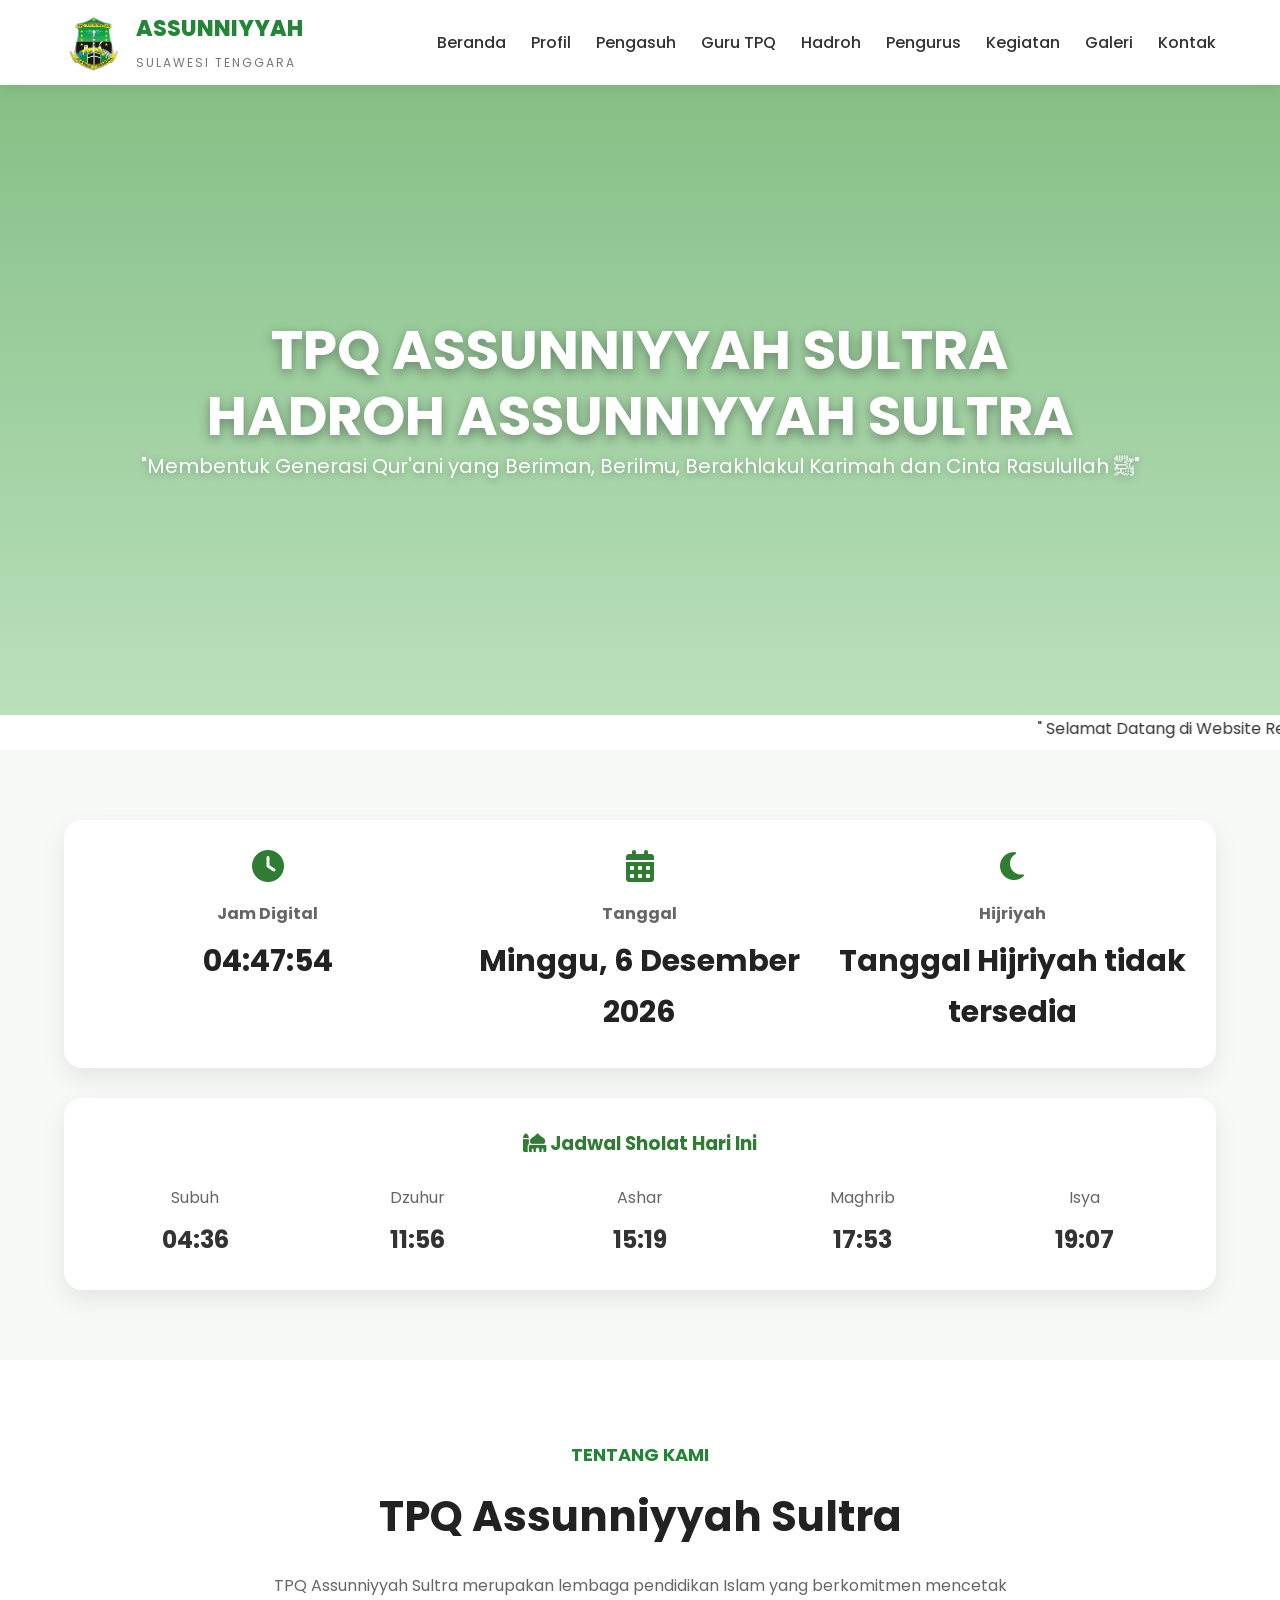
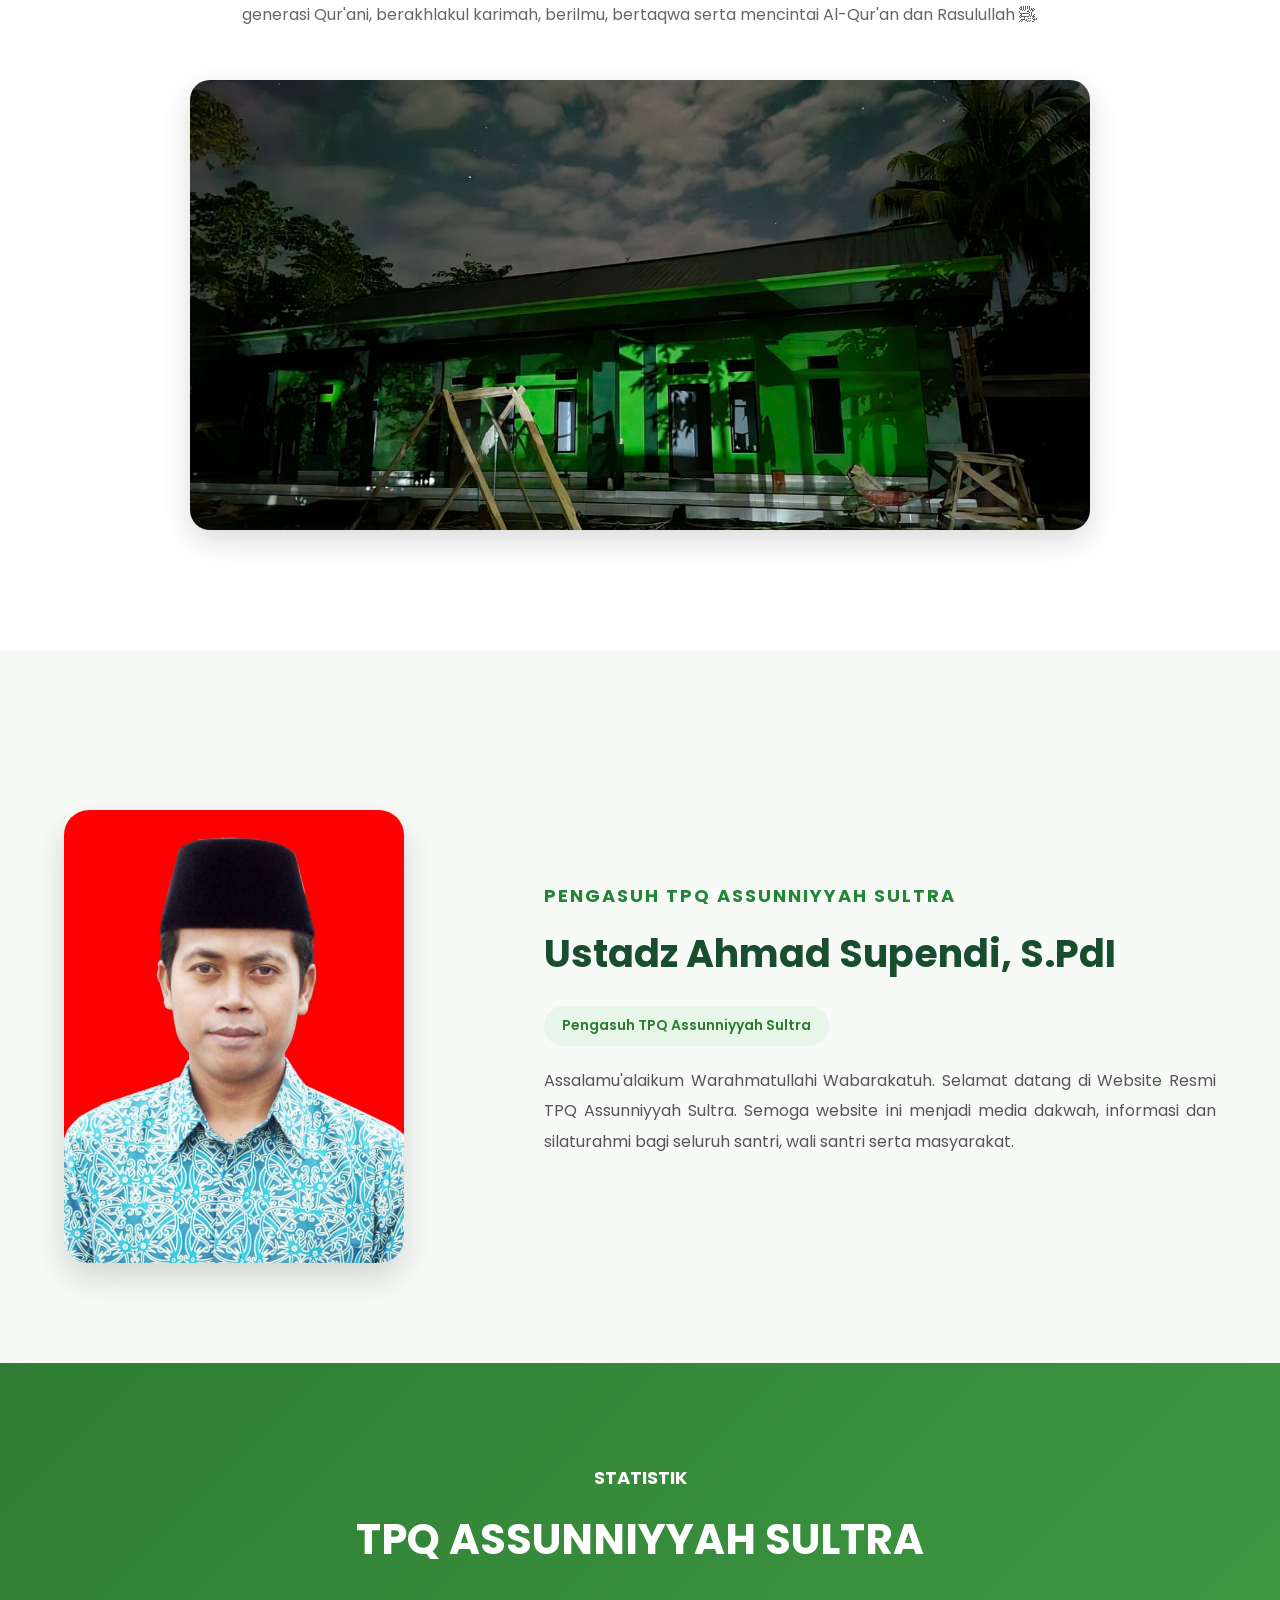
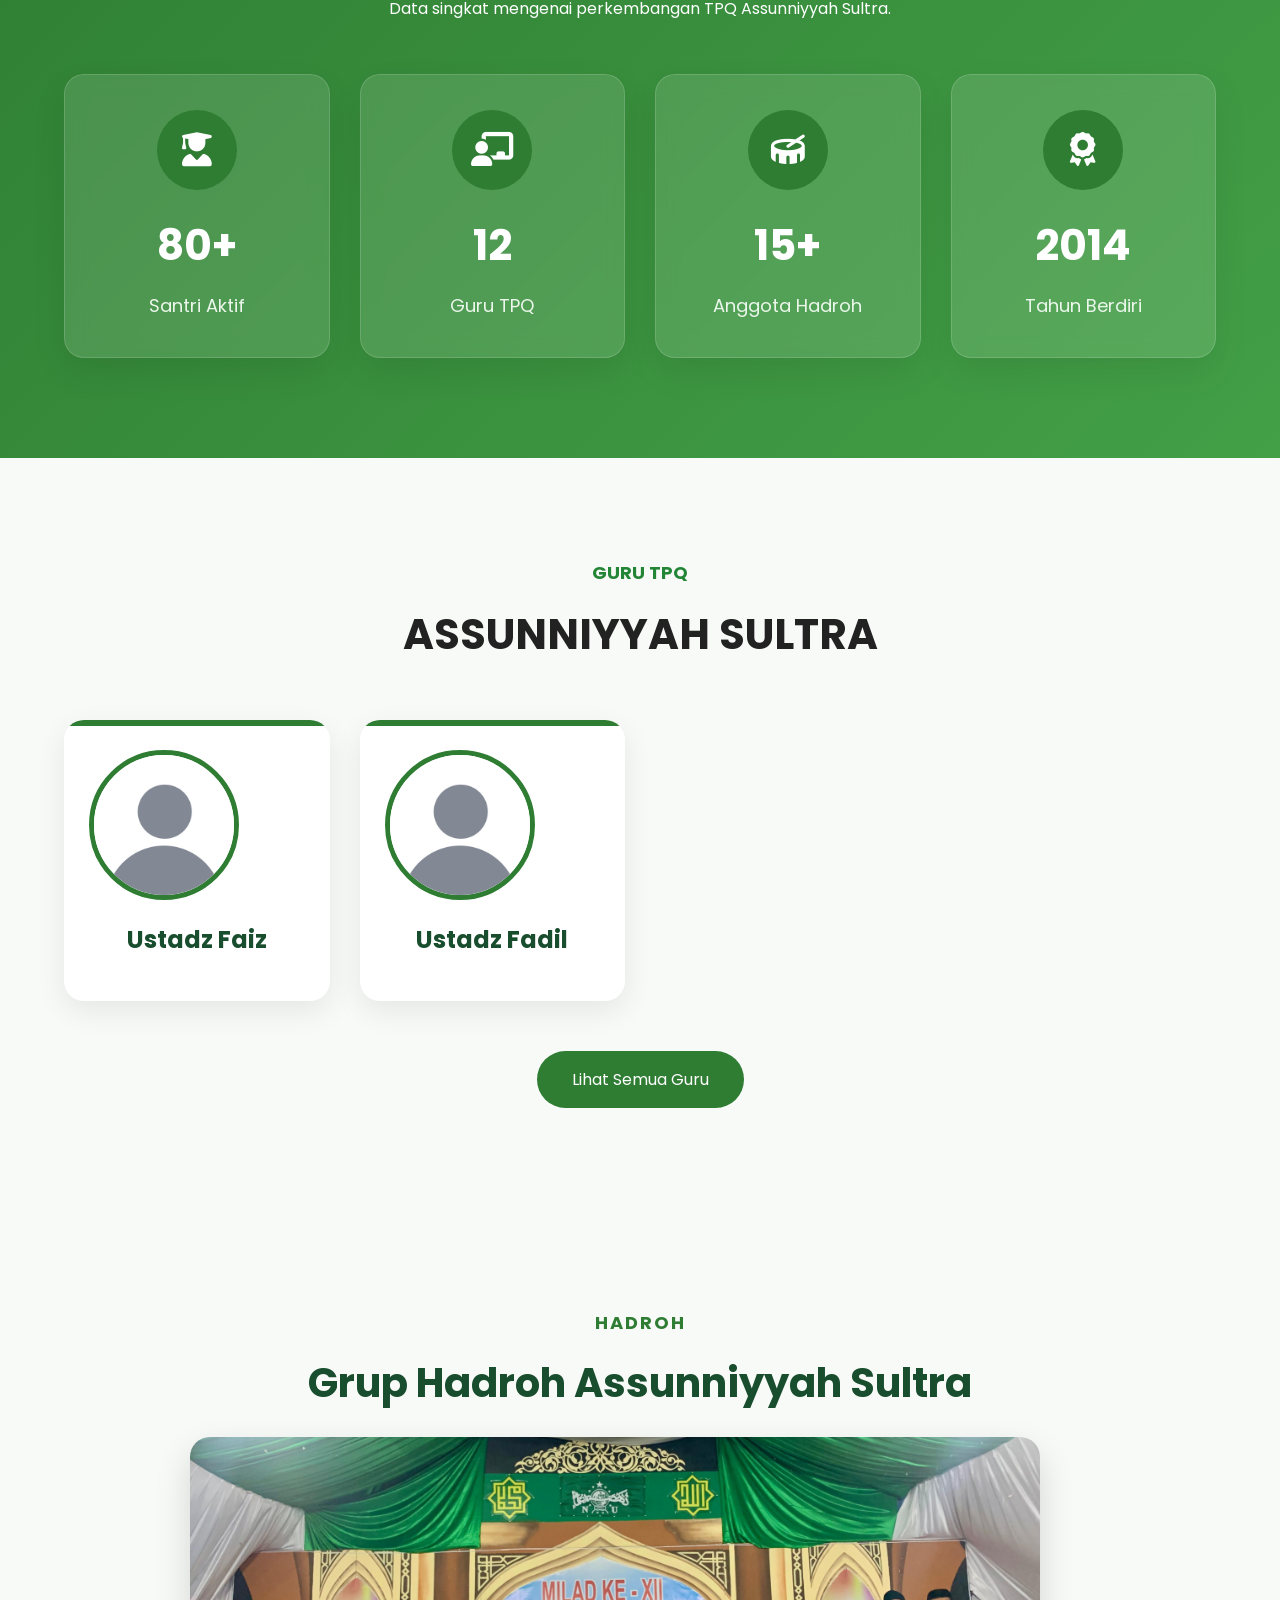
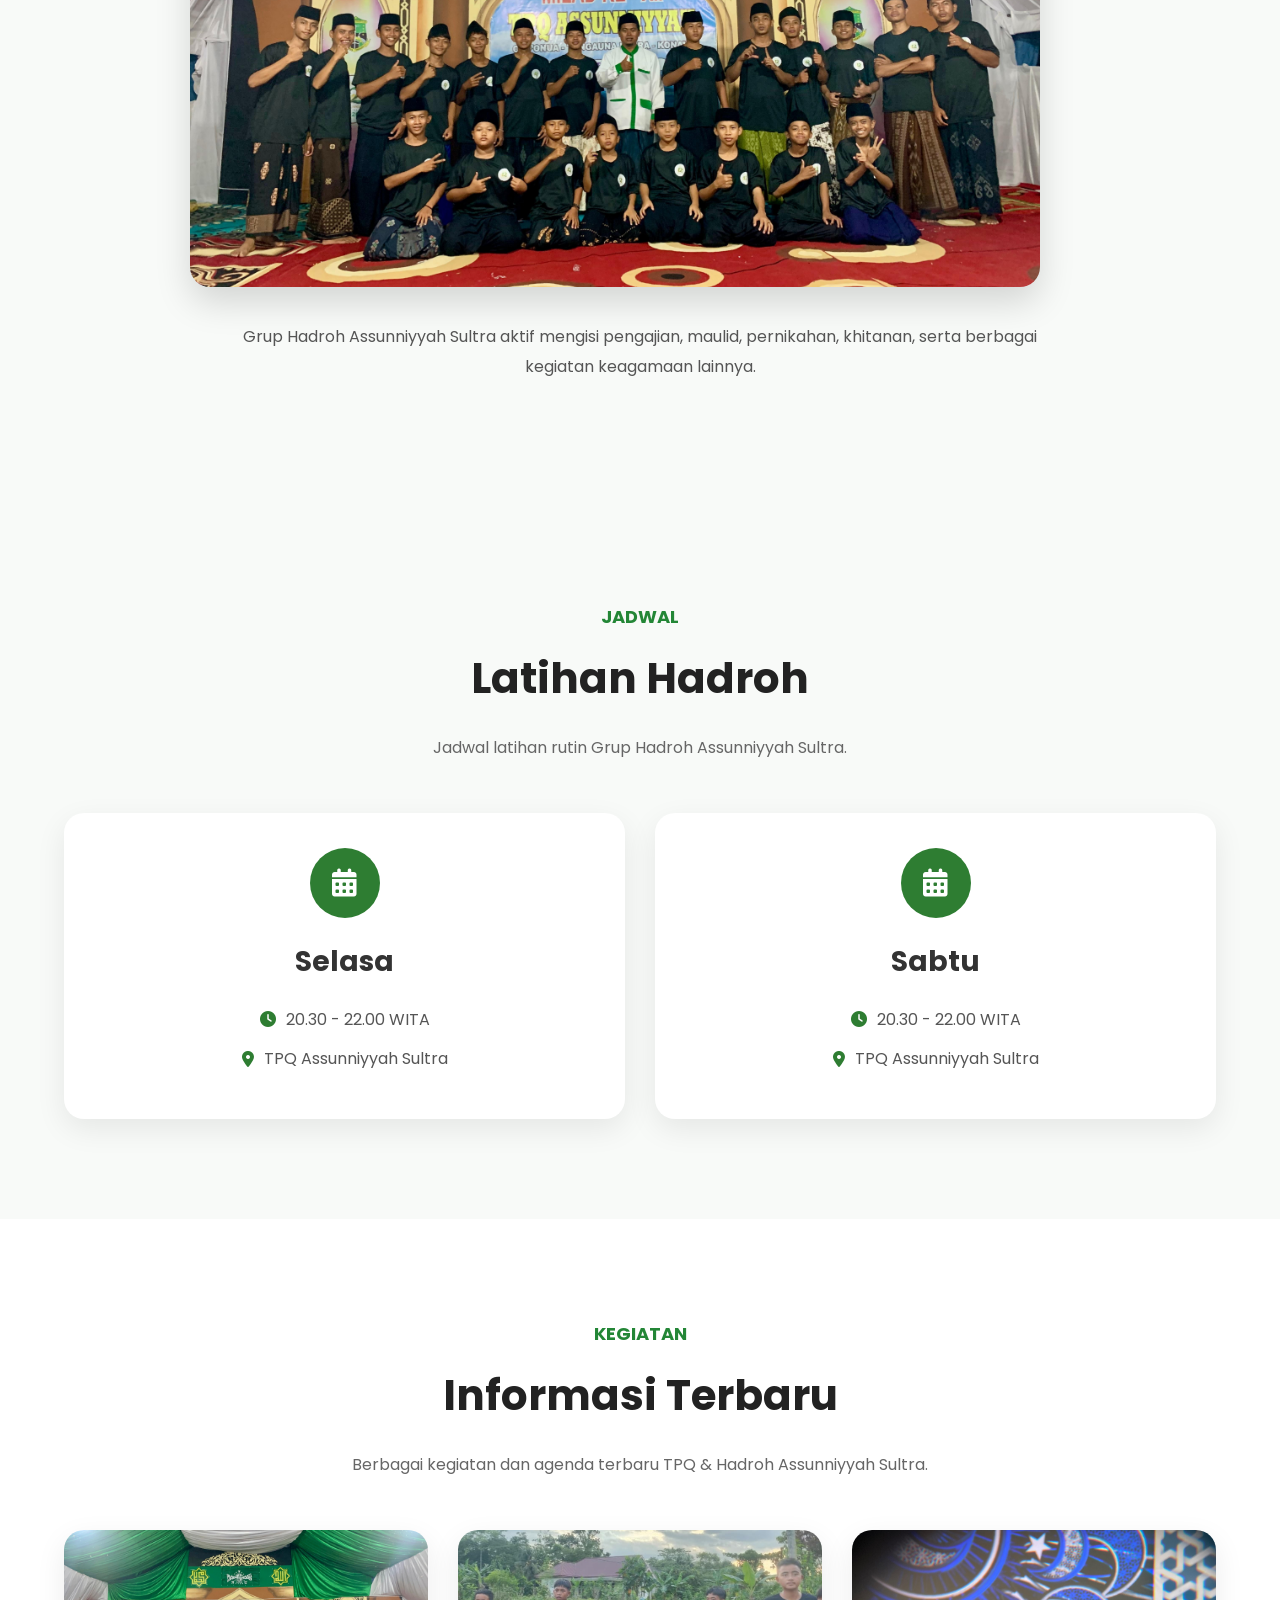
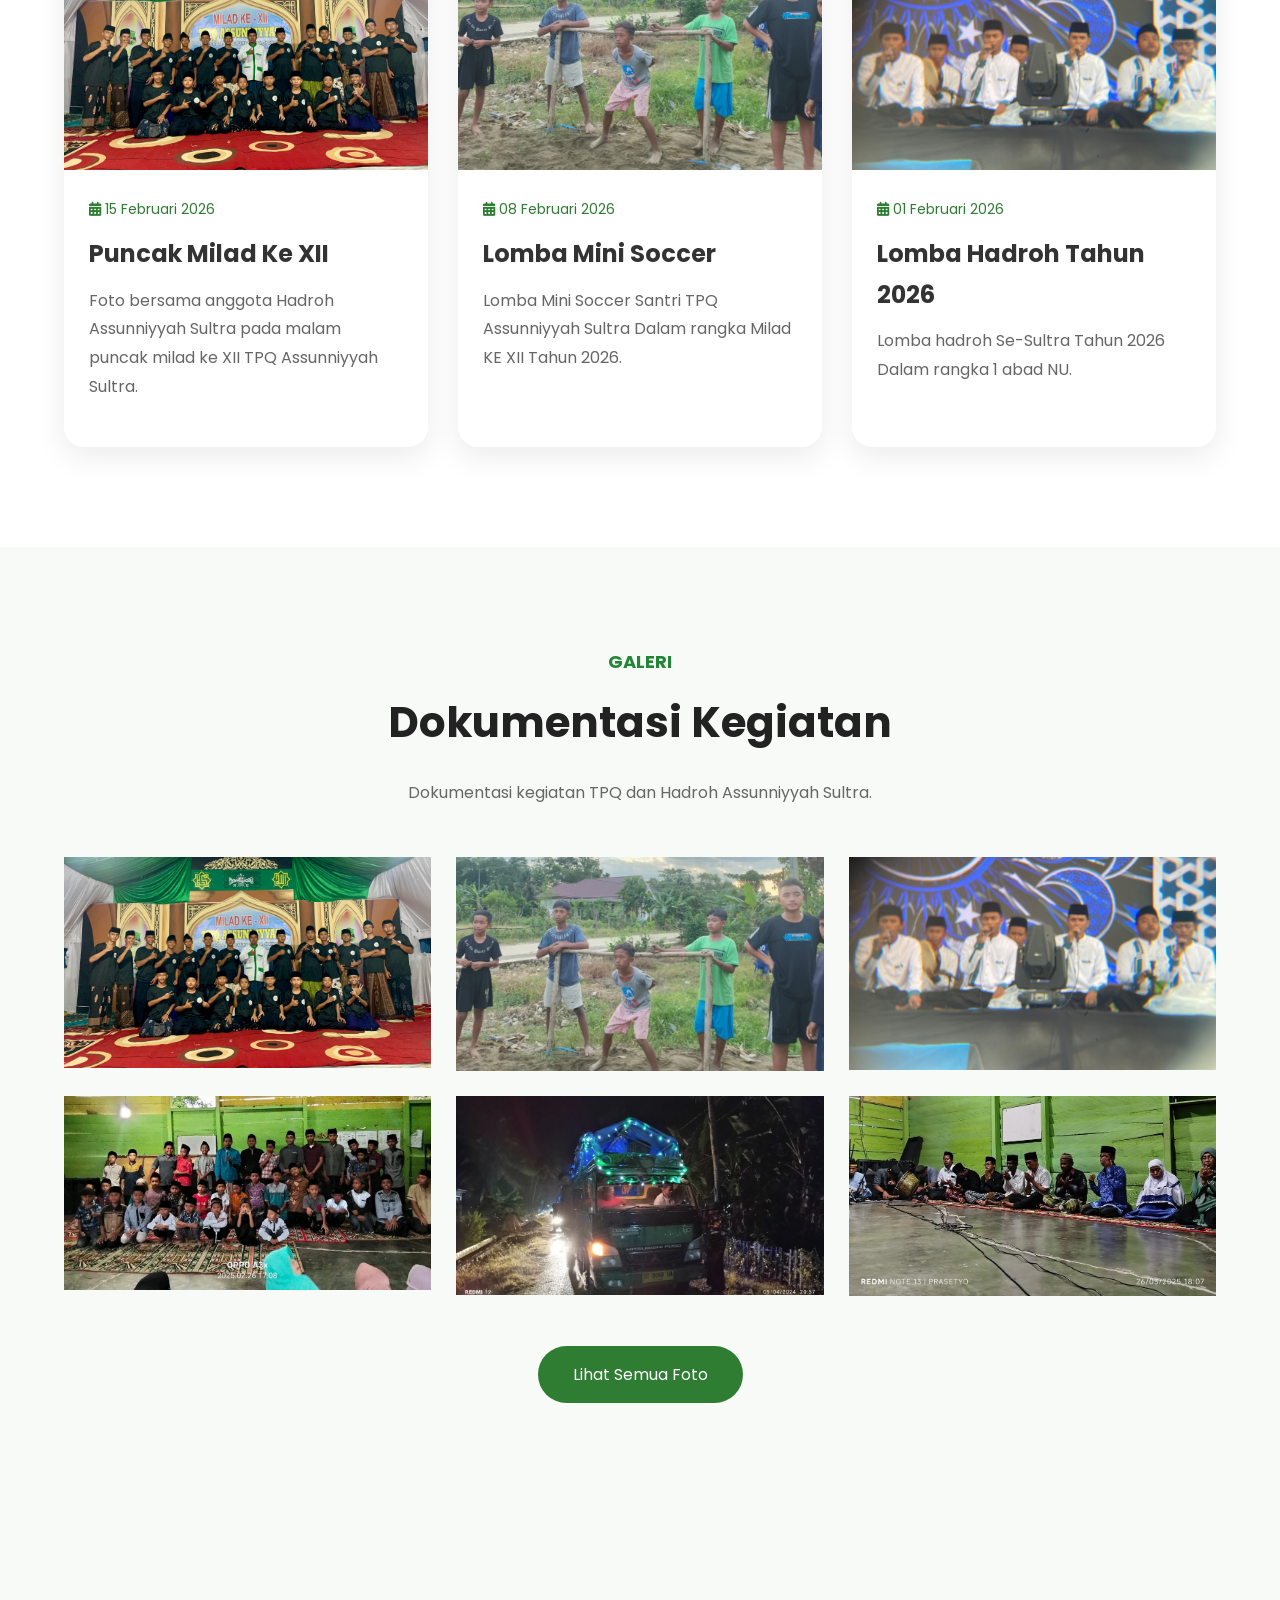
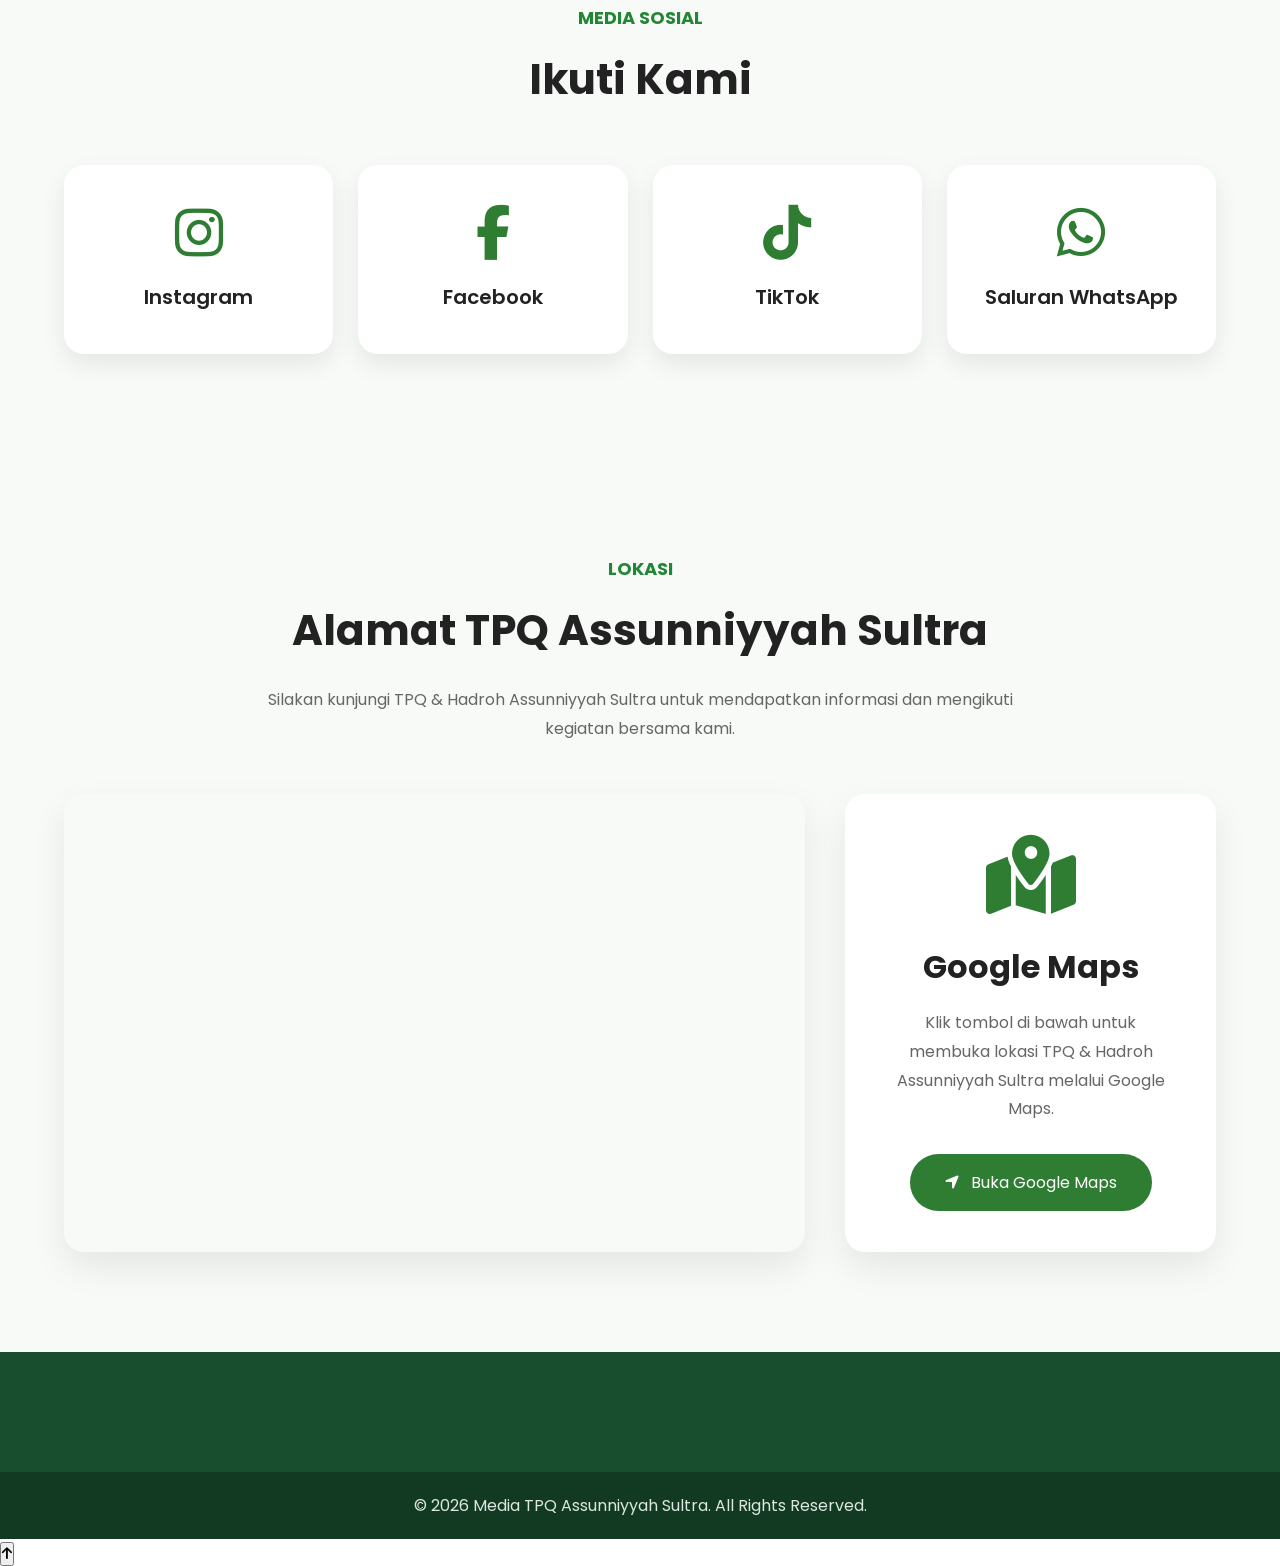
==== commit 86b3942f: "Update" ====
--- a/index.html
+++ b/index.html
@@ -51,41 +51,39 @@
     </div>
 
     <!-- ========================= -->
-<!-- HEADER -->
-<!-- ========================= -->
-
-<header id="header">
-    <div class="container">
-
+    <!-- HEADER -->
+    <!-- ========================= -->
+
+    <header id="header">
+      <div class="container">
         <a href="index.html" class="logo">
-            <img src="images/logo.png" alt="Logo">
-
-            <div class="logo-text">
-                <h2>ASSUNNIYYAH</h2>
-                <span>SULAWESI TENGGARA</span>
-            </div>
+          <img src="images/logo.png" alt="Logo" />
+
+          <div class="logo-text">
+            <h2>ASSUNNIYYAH</h2>
+            <span>SULAWESI TENGGARA</span>
+          </div>
         </a>
 
         <div class="menu-toggle" id="menu-toggle">
-            <i class="fa-solid fa-bars"></i>
+          <i class="fa-solid fa-bars"></i>
         </div>
 
         <nav id="navbar">
-            <ul>
-                <li><a href="index.html">Beranda</a></li>
-                <li><a href="profil.html">Profil</a></li>
-                <li><a href="pengasuh.html">Pengasuh</a></li>
-                <li><a href="guru.html">Guru TPQ</a></li>
-                <li><a href="hadroh.html">Hadroh</a></li>
-                <li><a href="pengurus.html">Pengurus</a></li>
-                <li><a href="kegiatan.html">Kegiatan</a></li>
-                <li><a href="galeri.html">Galeri</a></li>
-                <li><a href="kontak.html">Kontak</a></li>
-            </ul>
+          <ul>
+            <li><a href="index.html">Beranda</a></li>
+            <li><a href="profil.html">Profil</a></li>
+            <li><a href="pengasuh.html">Pengasuh</a></li>
+            <li><a href="guru.html">Guru TPQ</a></li>
+            <li><a href="hadroh.html">Hadroh</a></li>
+            <li><a href="pengurus.html">Pengurus</a></li>
+            <li><a href="kegiatan.html">Kegiatan</a></li>
+            <li><a href="galeri.html">Galeri</a></li>
+            <li><a href="kontak.html">Kontak</a></li>
+          </ul>
         </nav>
-
-    </div>
-</header>
+      </div>
+    </header>
     <!-- ========================= -->
     <!-- HERO -->
     <!-- ========================= -->
@@ -94,10 +92,9 @@
       <div class="hero-overlay"></div>
 
       <div class="container hero-content">
-        <h1 data-aos="zoom-in">
-          TPQ ASSUNNIYYAH SULTRA
-  <span>HADROH ASSUNNIYYAH SULTRA</span>
-
+        <h1 class="hero-title" data-aos="zoom-in">
+          <span>TPQ ASSUNNIYYAH&nbsp;SULTRA</span>
+          <span>HADROH ASSUNNIYYAH&nbsp;SULTRA</span>
         </h1>
 
         <p data-aos="fade-up">
@@ -291,17 +288,13 @@
             <img src="images/guru/guru1.jpg" />
 
             <h3>Ustadz Faiz</h3>
-
           </div>
 
           <div class="guru-card">
             <img src="images/guru/guru2.jpg" />
 
             <h3>Ustadz Fadil</h3>
-
-          </div>
-
-          
+          </div>
         </div>
 
         <div class="center">
@@ -412,8 +405,8 @@
               <h3>Puncak Milad Ke XII</h3>
 
               <p>
-                Foto bersama anggota Hadroh Assunniyyah Sultra pada malam
-                puncak milad ke XII TPQ Assunniyyah Sultra.
+                Foto bersama anggota Hadroh Assunniyyah Sultra pada malam puncak
+                milad ke XII TPQ Assunniyyah Sultra.
               </p>
             </div>
           </div>
@@ -430,8 +423,8 @@
               <h3>Lomba Mini Soccer</h3>
 
               <p>
-                Lomba Mini Soccer Santri TPQ Assunniyyah Sultra
-                Dalam rangka Milad KE XII Tahun 2026.
+                Lomba Mini Soccer Santri TPQ Assunniyyah Sultra Dalam rangka
+                Milad KE XII Tahun 2026.
               </p>
             </div>
           </div>
@@ -447,9 +440,7 @@
 
               <h3>Lomba Hadroh Tahun 2026</h3>
 
-              <p>Lomba hadroh Se-Sultra Tahun 2026
-                Dalam rangka 1 abad NU.
-              </p>
+              <p>Lomba hadroh Se-Sultra Tahun 2026 Dalam rangka 1 abad NU.</p>
             </div>
           </div>
         </div>
@@ -498,25 +489,37 @@
         </div>
 
         <div class="social-media-grid">
-          <a href="https://www.instagram.com/assunniyyah_sultra?igsh=cmFhb3g1c2FvcTgz " class="social-media-card">
+          <a
+            href="https://www.instagram.com/assunniyyah_sultra?igsh=cmFhb3g1c2FvcTgz "
+            class="social-media-card"
+          >
             <i class="fab fa-instagram"></i>
 
             <h3>Instagram</h3>
           </a>
 
-          <a href="https://www.facebook.com/profile.php?id=61564408275103" class="social-media-card">
+          <a
+            href="https://www.facebook.com/profile.php?id=61564408275103"
+            class="social-media-card"
+          >
             <i class="fab fa-facebook-f"></i>
 
             <h3>Facebook</h3>
           </a>
 
-          <a href="https://www.tiktok.com/@assunniyyah.sultra?_r=1&_t=ZS-984rdXYre3Z" class="social-media-card">
+          <a
+            href="https://www.tiktok.com/@assunniyyah.sultra?_r=1&_t=ZS-984rdXYre3Z"
+            class="social-media-card"
+          >
             <i class="fab fa-tiktok"></i>
 
             <h3>TikTok</h3>
           </a>
 
-          <a href="https://whatsapp.com/channel/0029Vb6RpM305MUb8Zbswf0Z" class="social-media-card">
+          <a
+            href="https://whatsapp.com/channel/0029Vb6RpM305MUb8Zbswf0Z"
+            class="social-media-card"
+          >
             <i class="fab fa-whatsapp"></i>
 
             <h3>Saluran WhatsApp</h3>
@@ -543,43 +546,39 @@
         </div>
 
         <div class="maps-grid">
-
-  <!-- GOOGLE MAPS -->
-  <div class="maps-box">
-    <iframe
-      src="https://www.google.com/maps/embed?pb=!1m18!1m12!1m3!1d3784.098112380051!2d122.01916017473341!3d-3.7930632961807658!2m3!1f0!2f0!3f0!3m2!1i1024!2i768!4f13.1!3m3!1m2!1s0x2d984b002f3227e1%3A0x516127550e9a726f!2sHadroh%20Assunniyyah%20sultra!5e1!3m2!1sid!2sid!4v1784191414597!5m2!1sid!2sid"
-      loading="lazy"
-      allowfullscreen
-      referrerpolicy="strict-origin-when-cross-origin">
-    </iframe>
-  </div>
-
-  <!-- INFORMASI MAPS -->
-  <div class="maps-info">
-
-    <i class="fa-solid fa-map-location-dot maps-icon"></i>
-
-    <h3>Google Maps</h3>
-
-    <p>
-      Klik tombol di bawah untuk membuka lokasi TPQ & Hadroh
-      Assunniyyah Sultra melalui Google Maps.
-    </p>
-
-    <a
-      href="https://maps.app.goo.gl/Sqb6dBNsabSsBV2x9?g_st=aw"
-      target="_blank"
-      class="btn">
-
-      <i class="fa-solid fa-location-arrow"></i>
-
-      Buka Google Maps
-
-    </a>
-
-  </div>
-
-</div>
+          <!-- GOOGLE MAPS -->
+          <div class="maps-box">
+            <iframe
+              src="https://www.google.com/maps/embed?pb=!1m18!1m12!1m3!1d3784.098112380051!2d122.01916017473341!3d-3.7930632961807658!2m3!1f0!2f0!3f0!3m2!1i1024!2i768!4f13.1!3m3!1m2!1s0x2d984b002f3227e1%3A0x516127550e9a726f!2sHadroh%20Assunniyyah%20sultra!5e1!3m2!1sid!2sid!4v1784191414597!5m2!1sid!2sid"
+              loading="lazy"
+              allowfullscreen
+              referrerpolicy="strict-origin-when-cross-origin"
+            >
+            </iframe>
+          </div>
+
+          <!-- INFORMASI MAPS -->
+          <div class="maps-info">
+            <i class="fa-solid fa-map-location-dot maps-icon"></i>
+
+            <h3>Google Maps</h3>
+
+            <p>
+              Klik tombol di bawah untuk membuka lokasi TPQ & Hadroh Assunniyyah
+              Sultra melalui Google Maps.
+            </p>
+
+            <a
+              href="https://maps.app.goo.gl/Sqb6dBNsabSsBV2x9?g_st=aw"
+              target="_blank"
+              class="btn"
+            >
+              <i class="fa-solid fa-location-arrow"></i>
+
+              Buka Google Maps
+            </a>
+          </div>
+        </div>
       </div>
     </section>
     <!-- ========================= -->
@@ -589,9 +588,7 @@
     <footer>
       <div class="container footer-grid">
         <!-- Kiri -->
-        <div class="footer-about">
-         
-        </div>
+        <div class="footer-about"></div>
       </div>
 
       <div class="copyright">
@@ -626,16 +623,14 @@
     <script src="js/galeri.js"></script>
 
     <script>
-document.addEventListener("DOMContentLoaded", function(){
-
-    const menu = document.getElementById("menu-toggle");
-    const navbar = document.getElementById("navbar");
-
-    menu.addEventListener("click", function(){
-        navbar.classList.toggle("active");
-    });
-
-});
-</script>
+      document.addEventListener("DOMContentLoaded", function () {
+        const menu = document.getElementById("menu-toggle");
+        const navbar = document.getElementById("navbar");
+
+        menu.addEventListener("click", function () {
+          navbar.classList.toggle("active");
+        });
+      });
+    </script>
   </body>
 </html>
--- a/css/style.css
+++ b/css/style.css
@@ -4039,7 +4039,7 @@
     max-height: 0;
     overflow: hidden;
 
-    transition: 0.4s;
+    transition: max-height 0.4s ease;
   }
 
   #navbar.active {
@@ -4115,23 +4115,26 @@
     text-align: center;
   }
 
-  .hero-content h1 {
-    font-size: 25px;
-    line-height: 1.35;
+  .hero-title {
+    display: flex;
+    flex-direction: column;
+    gap: 10px;
+  }
+
+  .hero-title span {
+    display: block;
+    font-size: 22px;
     font-weight: 700;
-  }
-
-  .hero-content h1 span {
-    display: block;
-    margin-top: 8px;
-    font-size: 25px;
+    line-height: 1.4;
+    white-space: nowrap;
+    text-shadow: 0 4px 12px rgba(0, 0, 0, 0.3);
   }
 
   .hero-content p {
-    margin: 18px auto 0;
+    margin: 20px auto 0;
     width: 90%;
-    max-width: 310px;
-    font-size: 16px;
+    max-width: 320px;
+    font-size: 15px;
     line-height: 1.8;
   }
   /* =====================================
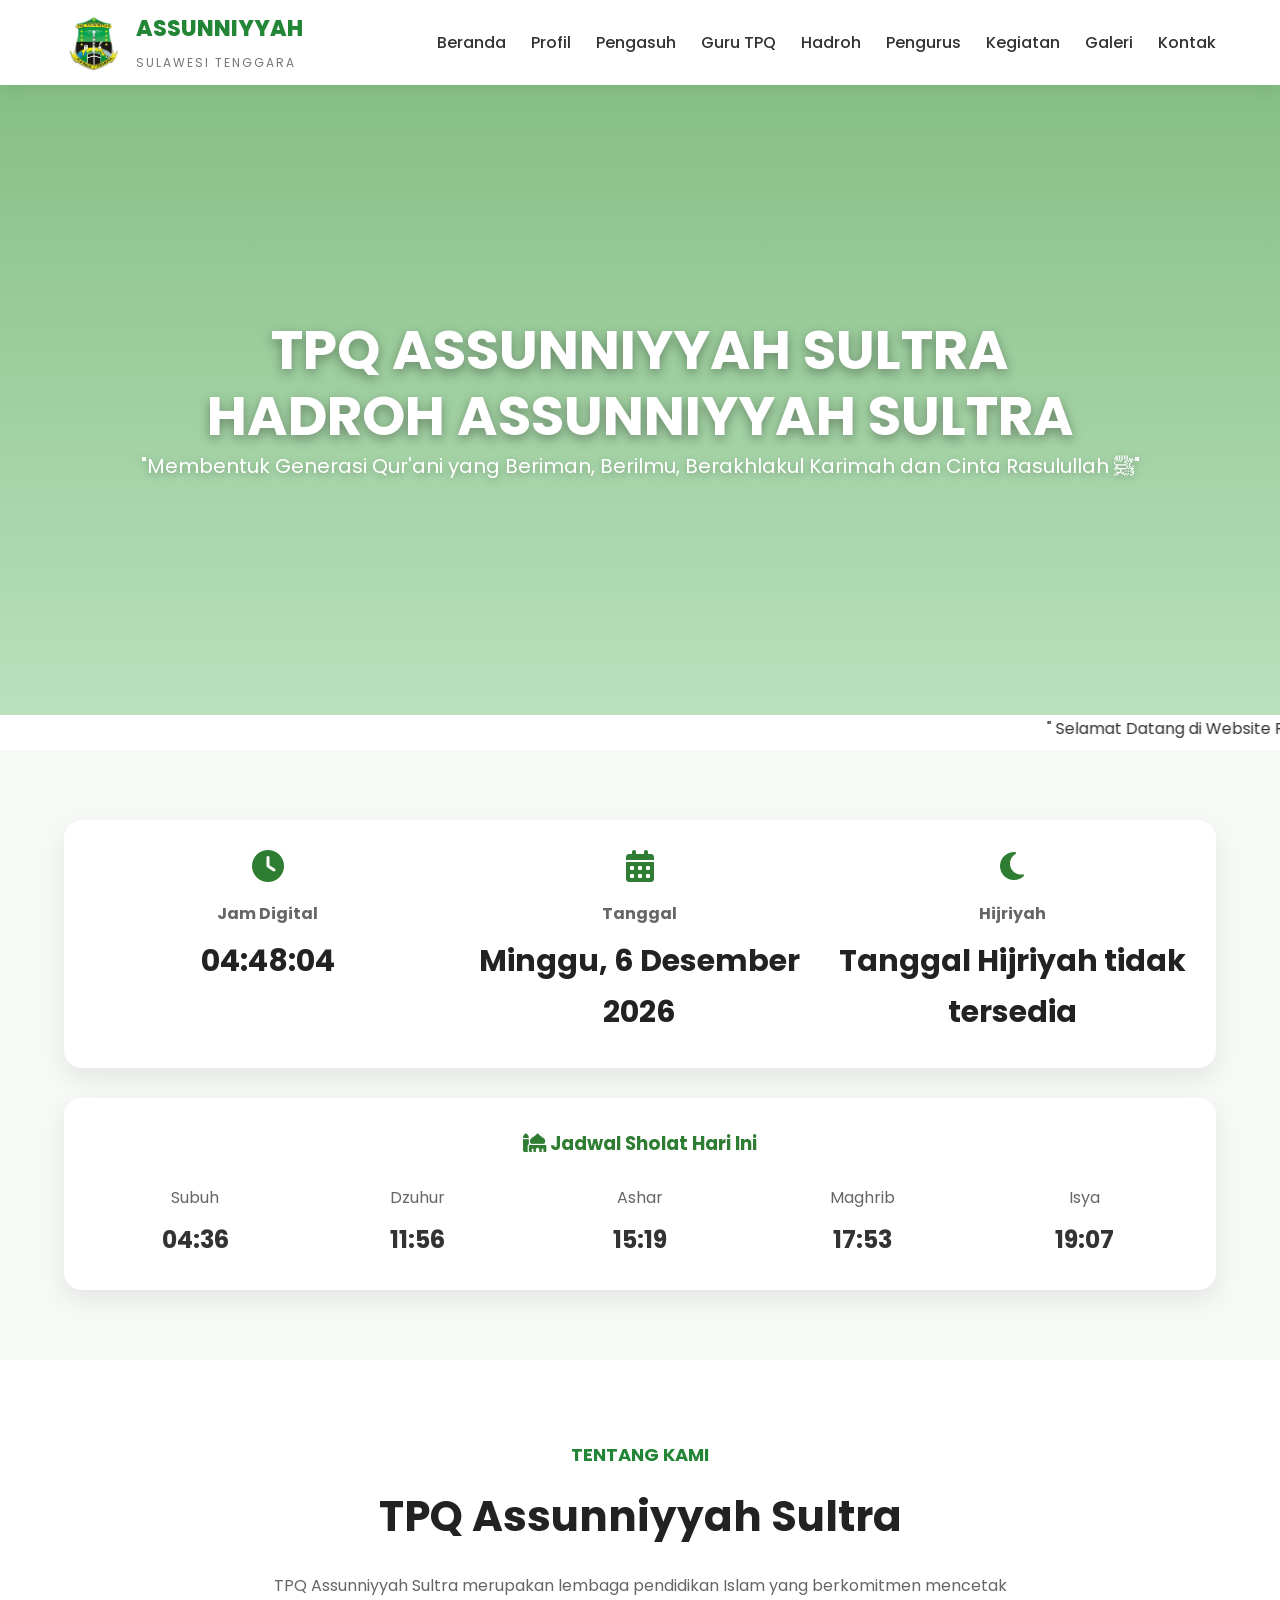
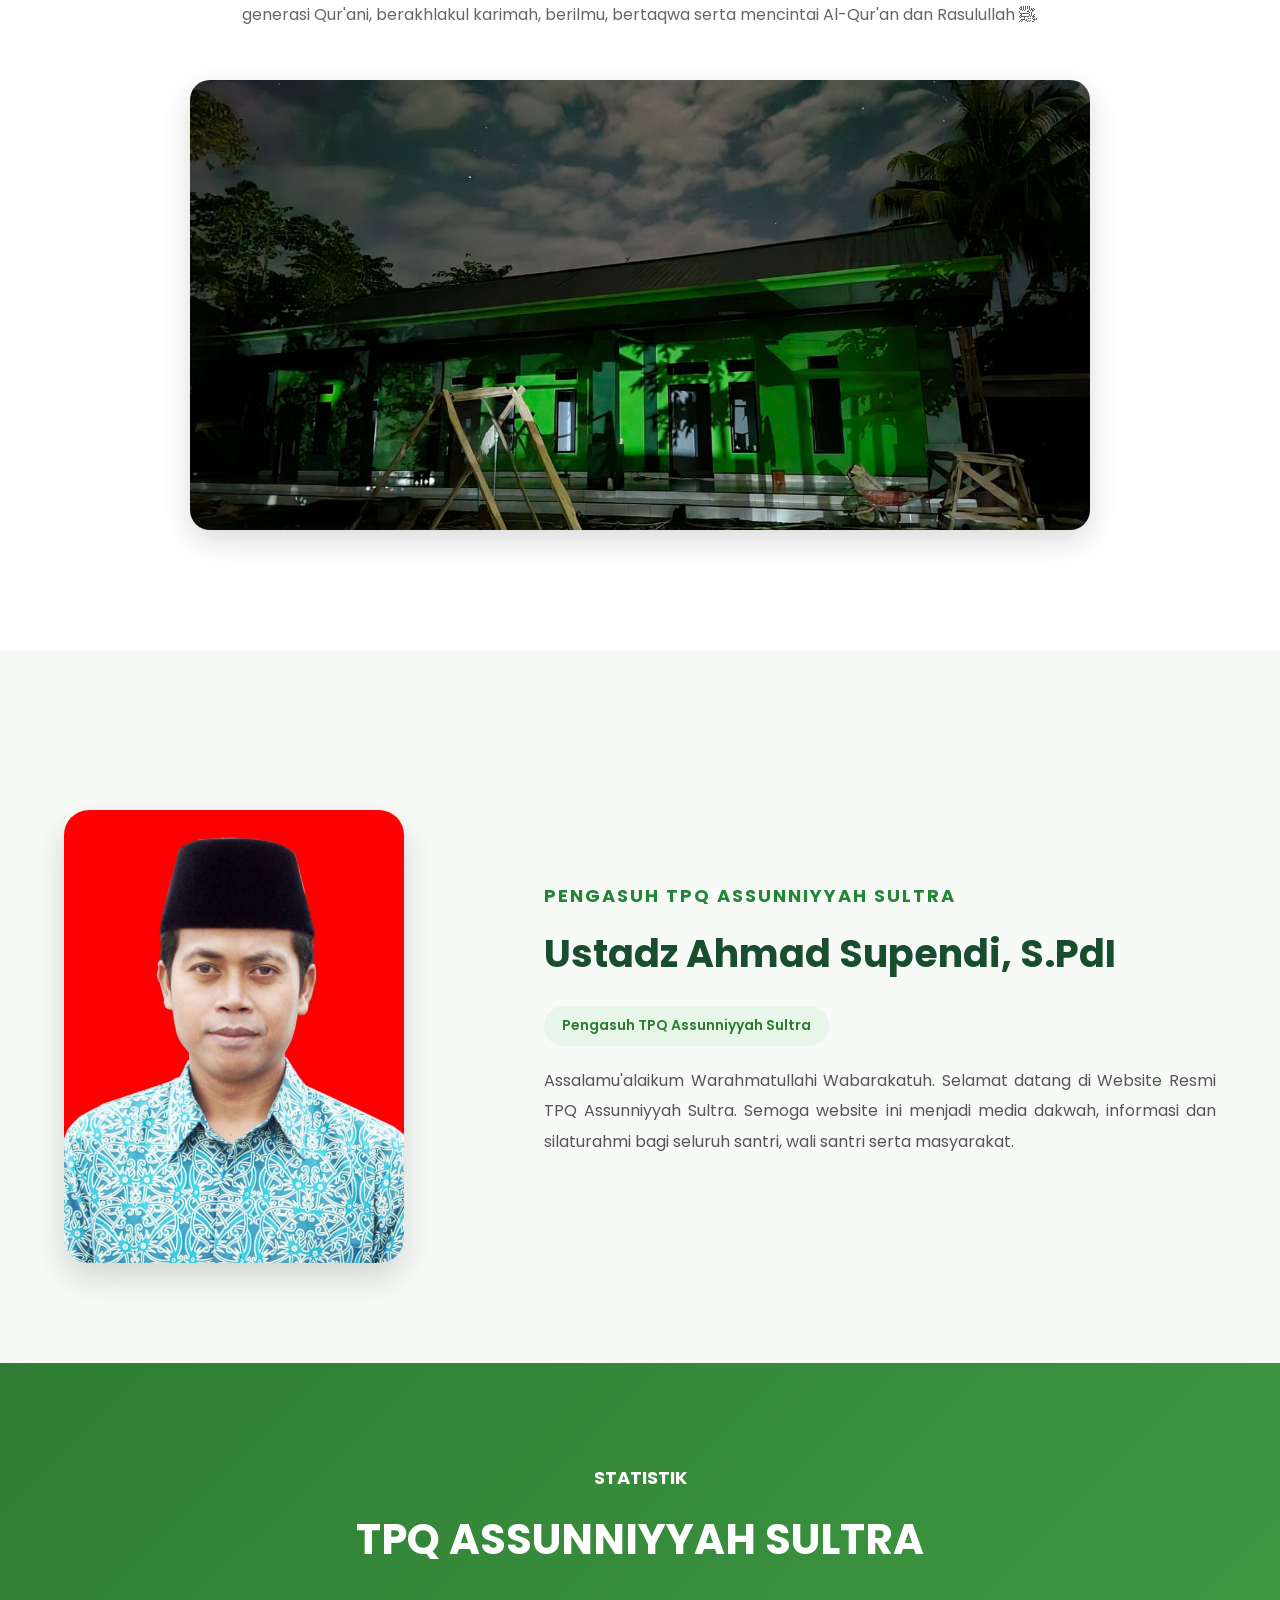
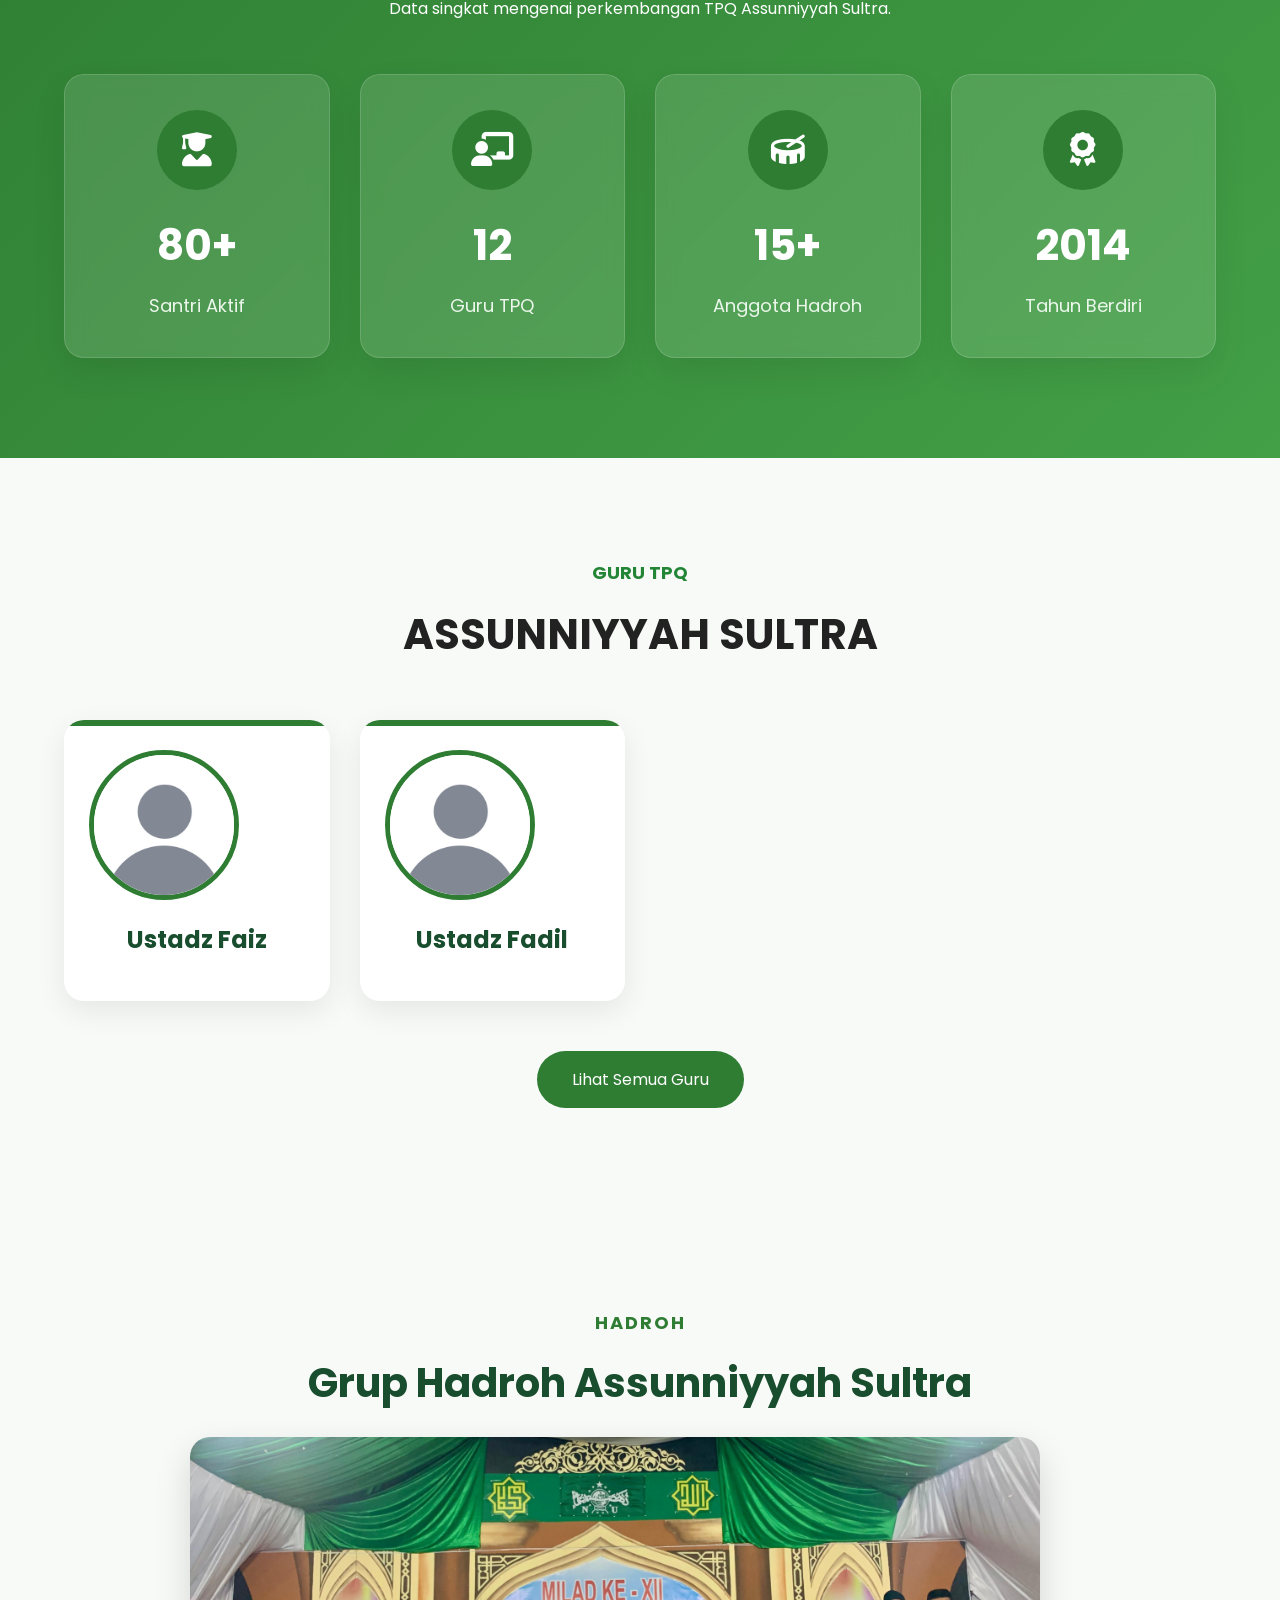
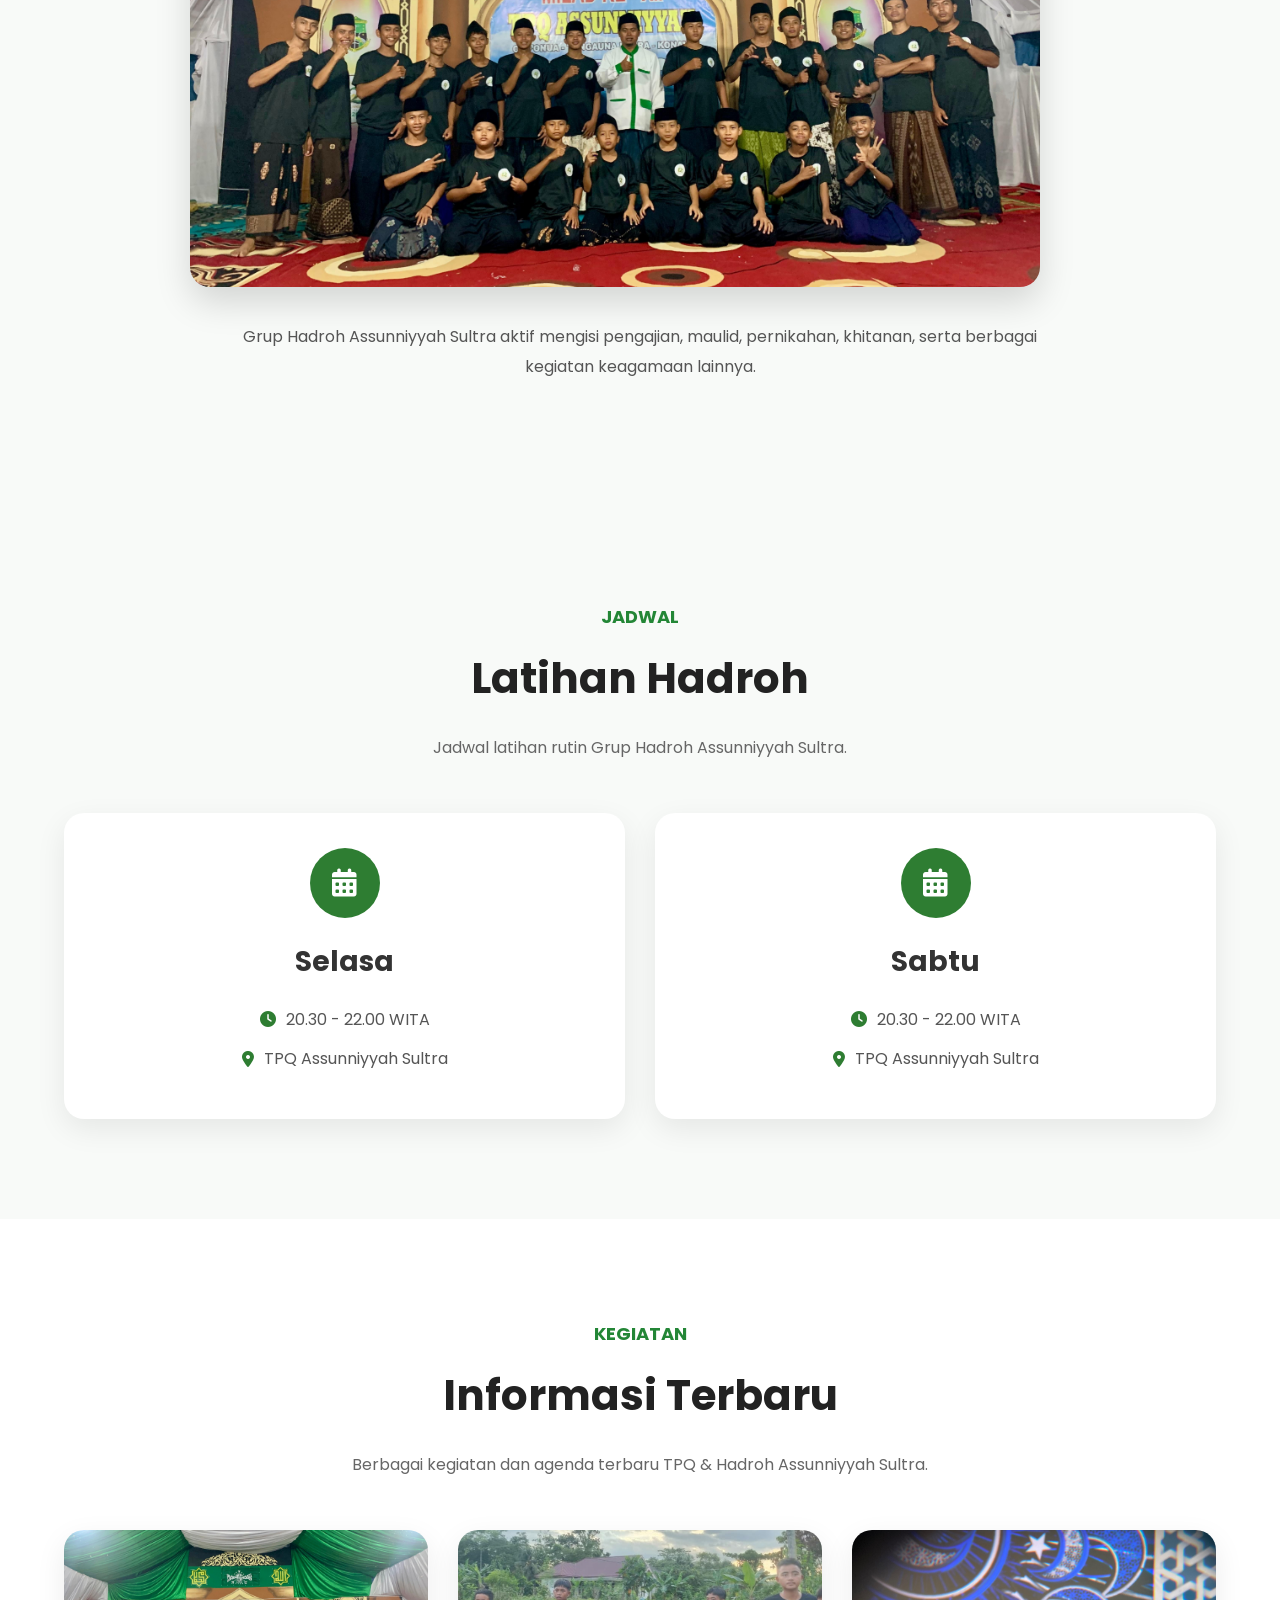
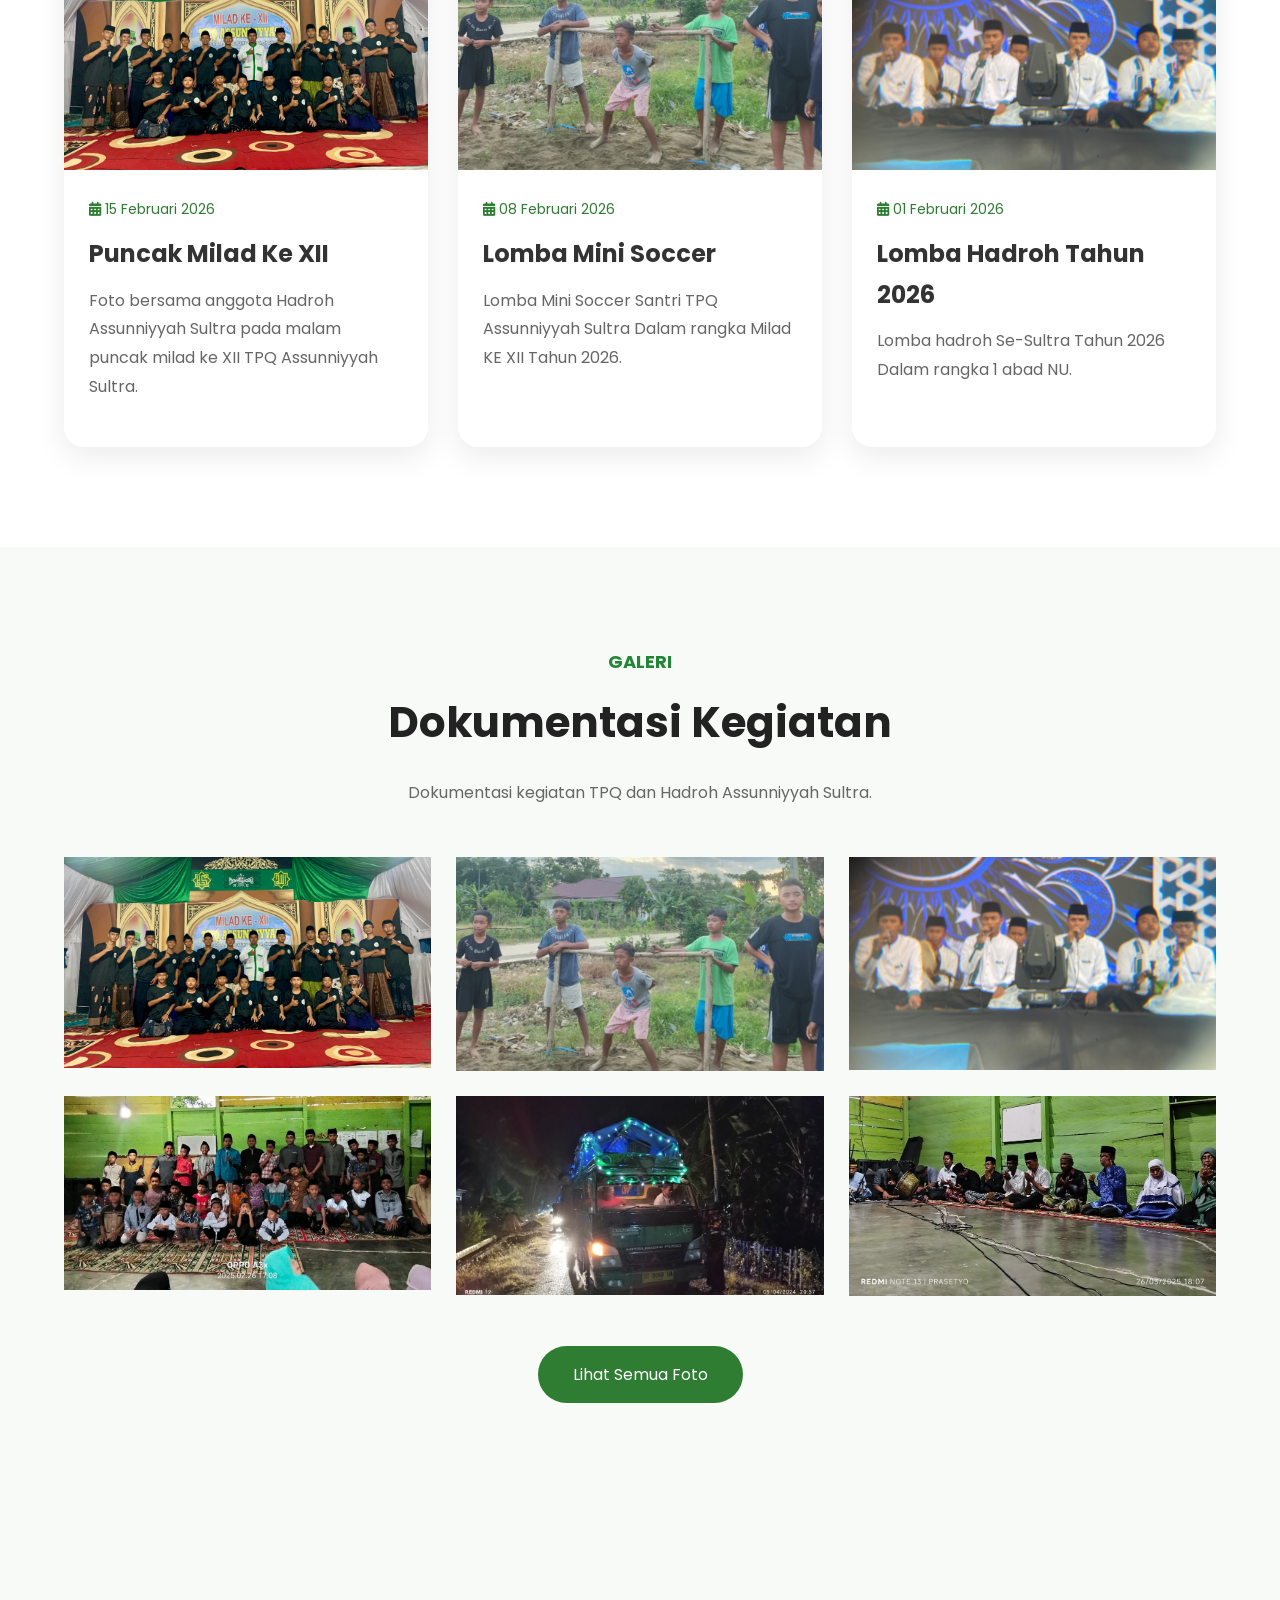
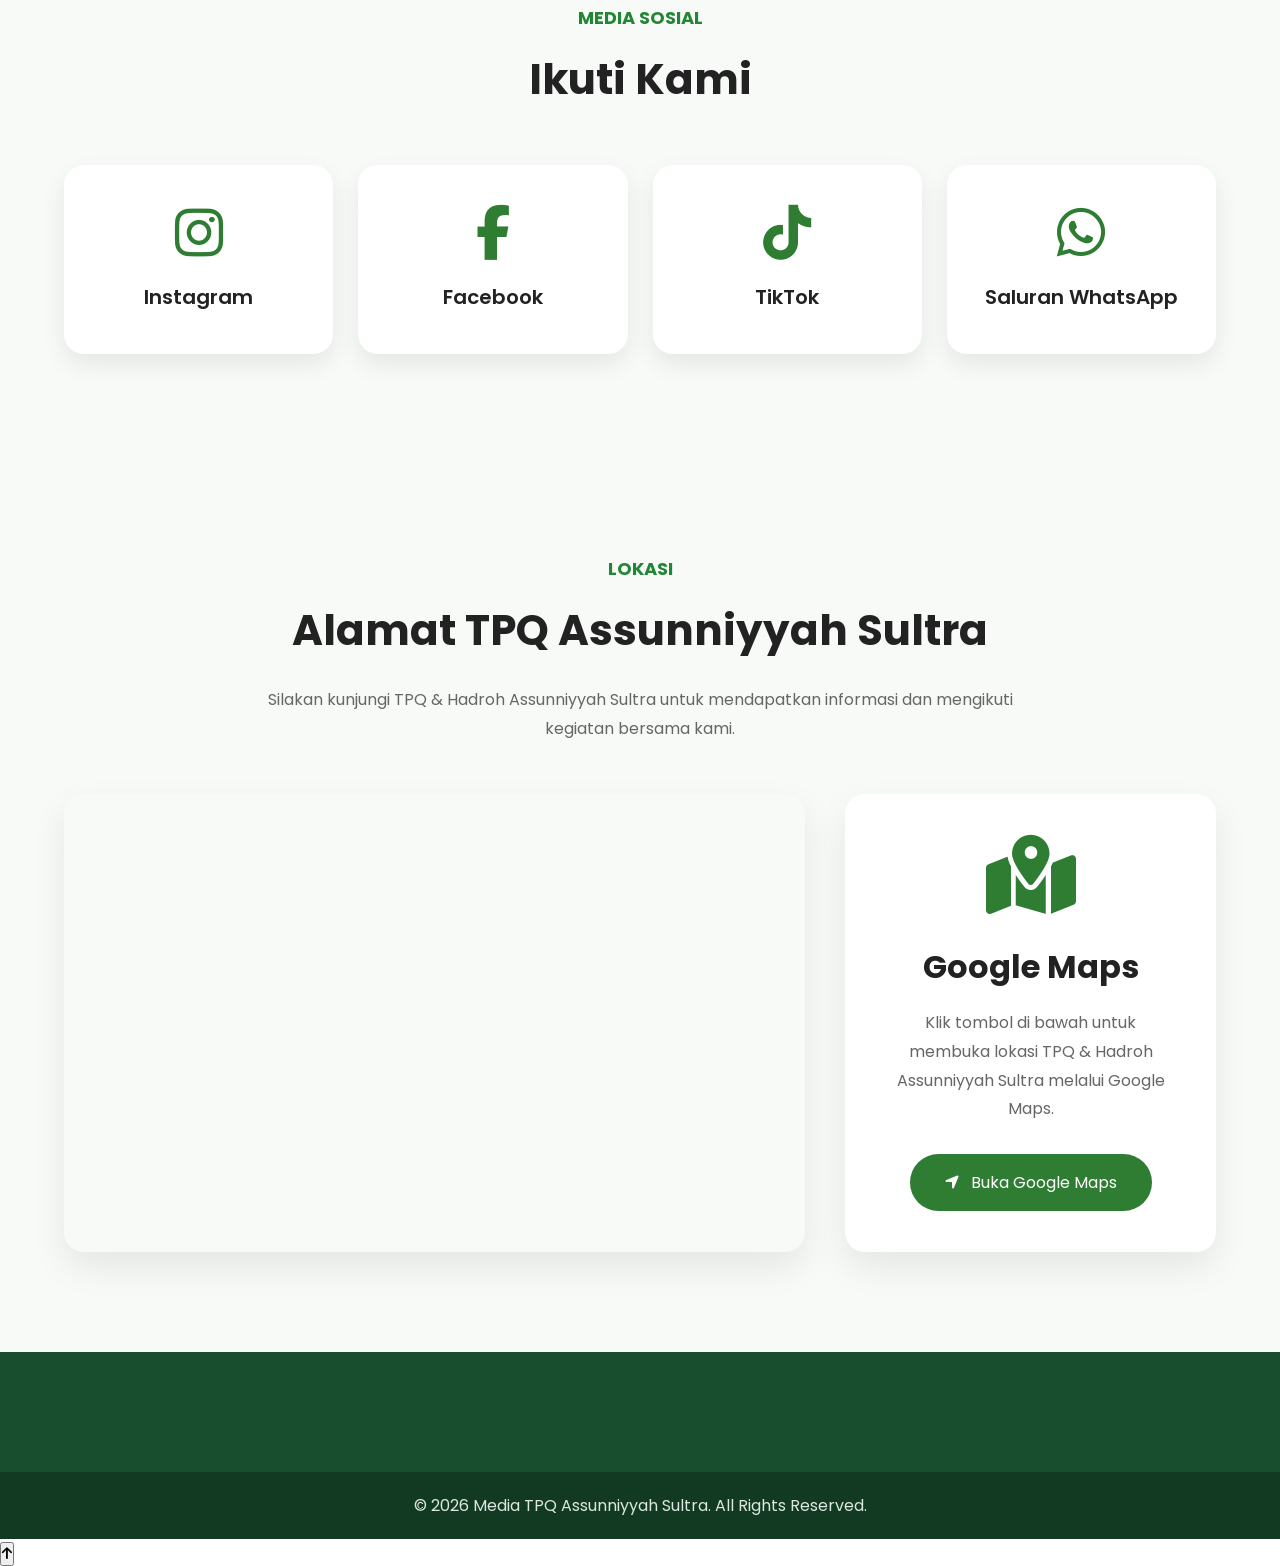
==== commit a438944b: "Update" ====
--- a/index.html
+++ b/index.html
@@ -622,15 +622,6 @@
     <script src="js/jadwal-sholat.js"></script>
     <script src="js/galeri.js"></script>
 
-    <script>
-      document.addEventListener("DOMContentLoaded", function () {
-        const menu = document.getElementById("menu-toggle");
-        const navbar = document.getElementById("navbar");
-
-        menu.addEventListener("click", function () {
-          navbar.classList.toggle("active");
-        });
-      });
-    </script>
+  
   </body>
 </html>
--- a/css/style.css
+++ b/css/style.css
@@ -4104,15 +4104,17 @@
 ===================================== */
 
   .hero {
-    min-height: 100vh;
-    padding: 110px 20px 50px;
+    min-height: 35vh;
+    padding: 90px 20px 40px;
     display: flex;
-    align-items: center;
+    align-items: flex-start;
+    justify-content: center;
   }
 
   .hero-content {
     width: 100%;
     text-align: center;
+    margin-top: 90px;
   }
 
   .hero-title {
@@ -4333,31 +4335,51 @@
     font-size: 15px;
   }
 
+  /* =====================================
+   MOBILE - GURU
+===================================== */
+
   .guru-home {
-    padding: 60px 0;
+    padding: 50px 0;
   }
 
   .guru-grid {
+    display: grid;
     grid-template-columns: 1fr;
-    gap: 25px;
-    margin-top: 35px;
+    gap: 20px;
+    margin-top: 30px;
+  }
+
+  .guru-card {
+    background: #fff;
+    border-radius: 20px;
+    padding: 15px;
+    text-align: center;
+    box-shadow: 0 10px 25px rgba(0, 0, 0, 0.08);
+    transition: 0.3s;
+  }
+
+  .guru-card:hover {
+    transform: translateY(-5px);
   }
 
   .guru-card img {
-    height: 300px;
+    width: 120px;
+    height: 150px;
+    object-fit: cover;
+    object-position: center;
+    margin: 0 auto 15px;
+    display: block;
+    border-radius: 15px;
   }
 
   .guru-card h3 {
-    font-size: 22px;
-  }
-
-  .guru-card span {
-    font-size: 15px;
-    margin: 10px 0 20px;
+    font-size: 18px;
+    margin-top: 12px;
   }
 
   .center {
-    margin-top: 35px;
+    margin-top: 30px;
   }
 
   /* =====================================
@@ -4629,6 +4651,509 @@
     padding: 18px 15px;
     font-size: 13px;
   }
+
+  /* =====================================
+   MOBILE - PROFIL
+===================================== */
+
+  /* Sejarah */
+
+  .history {
+    padding: 50px 0;
+  }
+
+  .history-grid {
+    grid-template-columns: 1fr;
+    gap: 30px;
+
+    padding: 25px 20px;
+
+    margin-top: 30px;
+
+    border-radius: 18px;
+  }
+
+  .history-image img {
+    max-width: 100%;
+    border-radius: 15px;
+  }
+
+  .history-content h3 {
+    font-size: 22px;
+    margin: 15px 0 10px;
+  }
+
+  .history-content p {
+    font-size: 15px;
+    line-height: 1.8;
+    text-align: justify;
+  }
+
+  /* Visi */
+
+  .visi {
+    padding: 50px 0;
+  }
+
+  .visi-box {
+    margin-top: 30px;
+    padding: 30px 20px;
+    border-radius: 18px;
+  }
+
+  .visi-icon {
+    width: 70px;
+    height: 70px;
+    font-size: 28px;
+    margin-bottom: 20px;
+  }
+
+  .visi-box blockquote {
+    font-size: 20px;
+    line-height: 1.7;
+  }
+
+  /* Misi */
+
+  .misi {
+    padding: 50px 0;
+  }
+
+  .misi-grid {
+    grid-template-columns: 1fr;
+    gap: 20px;
+    margin-top: 30px;
+  }
+
+  .misi-card {
+    padding: 25px 20px;
+    border-radius: 18px;
+  }
+
+  .misi-icon {
+    width: 65px;
+    height: 65px;
+    font-size: 26px;
+    margin-bottom: 18px;
+  }
+
+  .misi-card h3 {
+    font-size: 20px;
+  }
+
+  .misi-card p {
+    font-size: 15px;
+    line-height: 1.8;
+  }
+
+  /* =====================================
+   MOBILE - TUJUAN
+===================================== */
+
+  .tujuan {
+    padding: 60px 0;
+  }
+
+  .tujuan-grid {
+    grid-template-columns: 1fr;
+    gap: 18px;
+    margin-top: 35px;
+  }
+
+  .tujuan-card {
+    padding: 20px;
+    gap: 15px;
+  }
+
+  .tujuan-card i {
+    font-size: 24px;
+  }
+
+  .tujuan-card span {
+    font-size: 15px;
+    line-height: 1.7;
+  }
+
+  /* =====================================
+   MOBILE - PROGRAM
+===================================== */
+
+  .program {
+    padding: 60px 0;
+  }
+
+  .program-grid {
+    grid-template-columns: repeat(2, 1fr);
+    gap: 18px;
+    margin-top: 35px;
+  }
+
+  .program-card {
+    padding: 25px 18px;
+  }
+
+  .program-icon {
+    width: 60px;
+    height: 60px;
+    font-size: 24px;
+    margin-bottom: 18px;
+  }
+
+  .program-card h3 {
+    font-size: 18px;
+    margin-bottom: 10px;
+  }
+
+  .program-card p {
+    font-size: 14px;
+    line-height: 1.6;
+  }
+
+  /* =====================================
+   MOBILE - FASILITAS
+===================================== */
+
+  .fasilitas {
+    padding: 60px 0;
+  }
+
+  .fasilitas-grid {
+    grid-template-columns: repeat(2, 1fr);
+    gap: 18px;
+    margin-top: 35px;
+  }
+
+  .fasilitas-card {
+    padding: 25px 18px;
+  }
+
+  .fasilitas-icon {
+    width: 60px;
+    height: 60px;
+    font-size: 24px;
+    margin-bottom: 18px;
+  }
+
+  .fasilitas-card h3 {
+    font-size: 18px;
+    margin-bottom: 10px;
+  }
+
+  .fasilitas-card p {
+    font-size: 14px;
+    line-height: 1.6;
+  }
+
+  /* =====================================
+   MOBILE - STRUKTUR ORGANISASI
+===================================== */
+
+  .struktur {
+    padding: 60px 0;
+  }
+
+  .struktur-top {
+    margin-top: 35px;
+  }
+
+  .struktur-line {
+    height: 35px;
+  }
+
+  .struktur-grid {
+    display: grid;
+    grid-template-columns: repeat(2, 1fr);
+    gap: 18px;
+    margin-top: 20px;
+  }
+
+  .struktur-card {
+    width: 100%;
+    padding: 22px 15px;
+    border-radius: 15px;
+  }
+
+  .struktur-card i {
+    width: 60px;
+    height: 60px;
+    font-size: 24px;
+    margin-bottom: 15px;
+  }
+
+  .struktur-card h3 {
+    font-size: 18px;
+    margin-bottom: 8px;
+  }
+
+  .struktur-card p {
+    font-size: 14px;
+    line-height: 1.6;
+  }
+
+  /* =====================================
+   MOBILE - STATISTIK
+===================================== */
+
+  .counter {
+    padding: 60px 0;
+  }
+
+  .counter-grid {
+    grid-template-columns: repeat(2, 1fr);
+    gap: 18px;
+    margin-top: 35px;
+  }
+
+  .counter-box {
+    padding: 25px 15px;
+    border-radius: 15px;
+  }
+
+  .counter-icon {
+    width: 60px;
+    height: 60px;
+    font-size: 24px;
+    margin-bottom: 15px;
+  }
+
+  .counter-box h2 {
+    font-size: 28px;
+    margin-bottom: 8px;
+  }
+
+  .counter-box p {
+    font-size: 14px;
+  }
+
+  /* =====================================
+   MOBILE - PENGASUH
+===================================== */
+
+  .pengasuh-profile {
+    padding: 60px 0;
+  }
+
+  .pengasuh-grid {
+    grid-template-columns: 1fr;
+    gap: 30px;
+    margin-top: 35px;
+  }
+
+  .foto img {
+    max-width: 280px;
+    width: 100%;
+  }
+
+  .isi {
+    text-align: center;
+  }
+
+  .isi .jabatan {
+    font-size: 13px;
+    padding: 7px 16px;
+  }
+
+  .isi h2 {
+    font-size: 28px;
+    margin-bottom: 15px;
+  }
+
+  .quote {
+    padding: 18px;
+    font-size: 15px;
+    line-height: 1.7;
+    text-align: left;
+  }
+
+  .isi p {
+    font-size: 15px;
+    line-height: 1.8;
+    text-align: justify;
+  }
+
+  /* =====================================
+   MOBILE - PROFIL
+===================================== */
+
+  .profil-section {
+    padding: 60px 0;
+  }
+
+  .profil-grid {
+    grid-template-columns: 1fr;
+    gap: 30px;
+  }
+
+  .profil-image {
+    text-align: center;
+  }
+
+  .profil-image img {
+    width: 100%;
+    max-width: 320px;
+  }
+
+  .profil-text {
+    text-align: center;
+  }
+
+  .profil-text h2 {
+    font-size: 28px;
+  }
+
+  .profil-text p {
+    font-size: 15px;
+    line-height: 1.8;
+    text-align: justify;
+  }
+
+  /* =====================================
+   MOBILE - GALERI
+===================================== */
+
+  .gallery {
+    padding: 60px 0;
+  }
+
+  .gallery-grid {
+    grid-template-columns: repeat(2, 1fr);
+    gap: 15px;
+    margin-top: 35px;
+  }
+
+  .gallery-item img {
+    height: 170px;
+  }
+
+  .gallery-overlay {
+    padding: 20px 15px 15px;
+  }
+
+  .gallery-overlay h3 {
+    font-size: 16px;
+  }
+
+  /* =====================================
+   MOBILE - STATISTIK GURU
+===================================== */
+
+  .guru-stat {
+    padding: 60px 0;
+  }
+
+  .guru-stat-grid {
+    grid-template-columns: repeat(2, 1fr);
+    gap: 18px;
+    margin-top: 35px;
+  }
+
+  .guru-stat-card {
+    padding: 22px 15px;
+  }
+
+  .guru-stat-icon {
+    width: 60px;
+    height: 60px;
+    font-size: 24px;
+    margin-bottom: 15px;
+  }
+
+  .guru-stat-card h2 {
+    font-size: 28px;
+  }
+
+  .guru-stat-card p {
+    font-size: 14px;
+  }
+
+  /* =====================================
+   MOBILE - SEARCH GURU
+===================================== */
+
+  .search-guru {
+    padding: 40px 0;
+  }
+
+  .search-box {
+    border-radius: 15px;
+    padding: 8px 12px;
+    gap: 10px;
+  }
+
+  .search-box i {
+    margin-left: 5px;
+    font-size: 18px;
+  }
+
+  .search-box input {
+    font-size: 15px;
+    padding: 10px 5px;
+  }
+
+  .search-box button {
+    width: 42px;
+    height: 42px;
+  }
+
+  /* =====================================
+   MOBILE - DAFTAR GURU
+===================================== */
+
+.guru-list{
+    padding:60px 0;
+}
+
+.guru-grid{
+    display:grid;
+    grid-template-columns:repeat(2,1fr);
+    gap:18px;
+    margin-top:35px;
+}
+
+.guru-card{
+    padding:20px 15px;
+    border-radius:18px;
+}
+
+.guru-card img{
+    width:100px;
+    height:100px;
+    border-width:3px;
+    margin-bottom:15px;
+}
+
+.guru-card h3{
+    font-size:18px;
+    margin-bottom:8px;
+    line-height:1.4;
+}
+
+.jabatan{
+    font-size:12px;
+    padding:6px 12px;
+    margin-bottom:12px;
+}
+
+.guru-card p{
+    font-size:14px;
+    line-height:1.6;
+    margin-bottom:18px;
+}
+
+.badge{
+    top:10px;
+    right:10px;
+    font-size:11px;
+    padding:4px 10px;
+}
+
+.btn-guru{
+    display:block;
+    width:100%;
+    padding:10px;
+    font-size:14px;
+    border-radius:12px;
+}
 }
 
 /* Jika ingin 1 kolom di HP kecil */
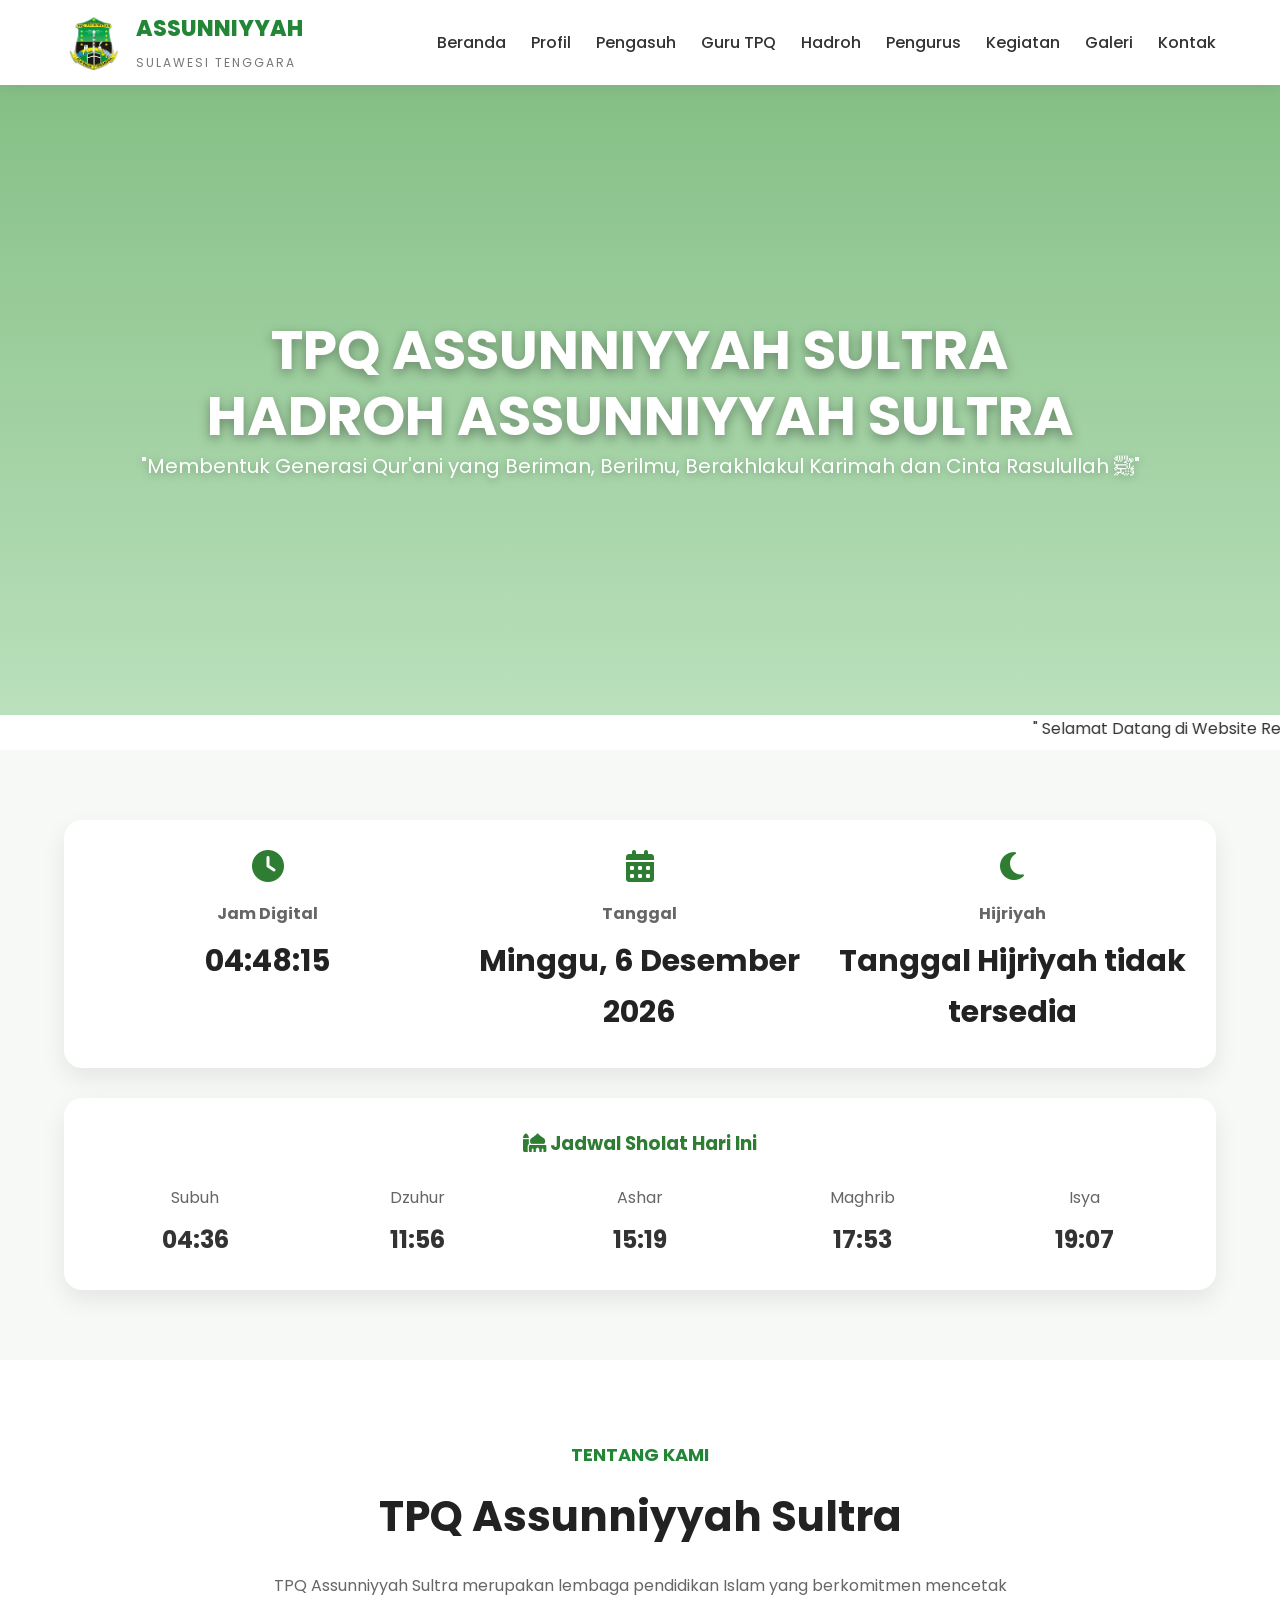
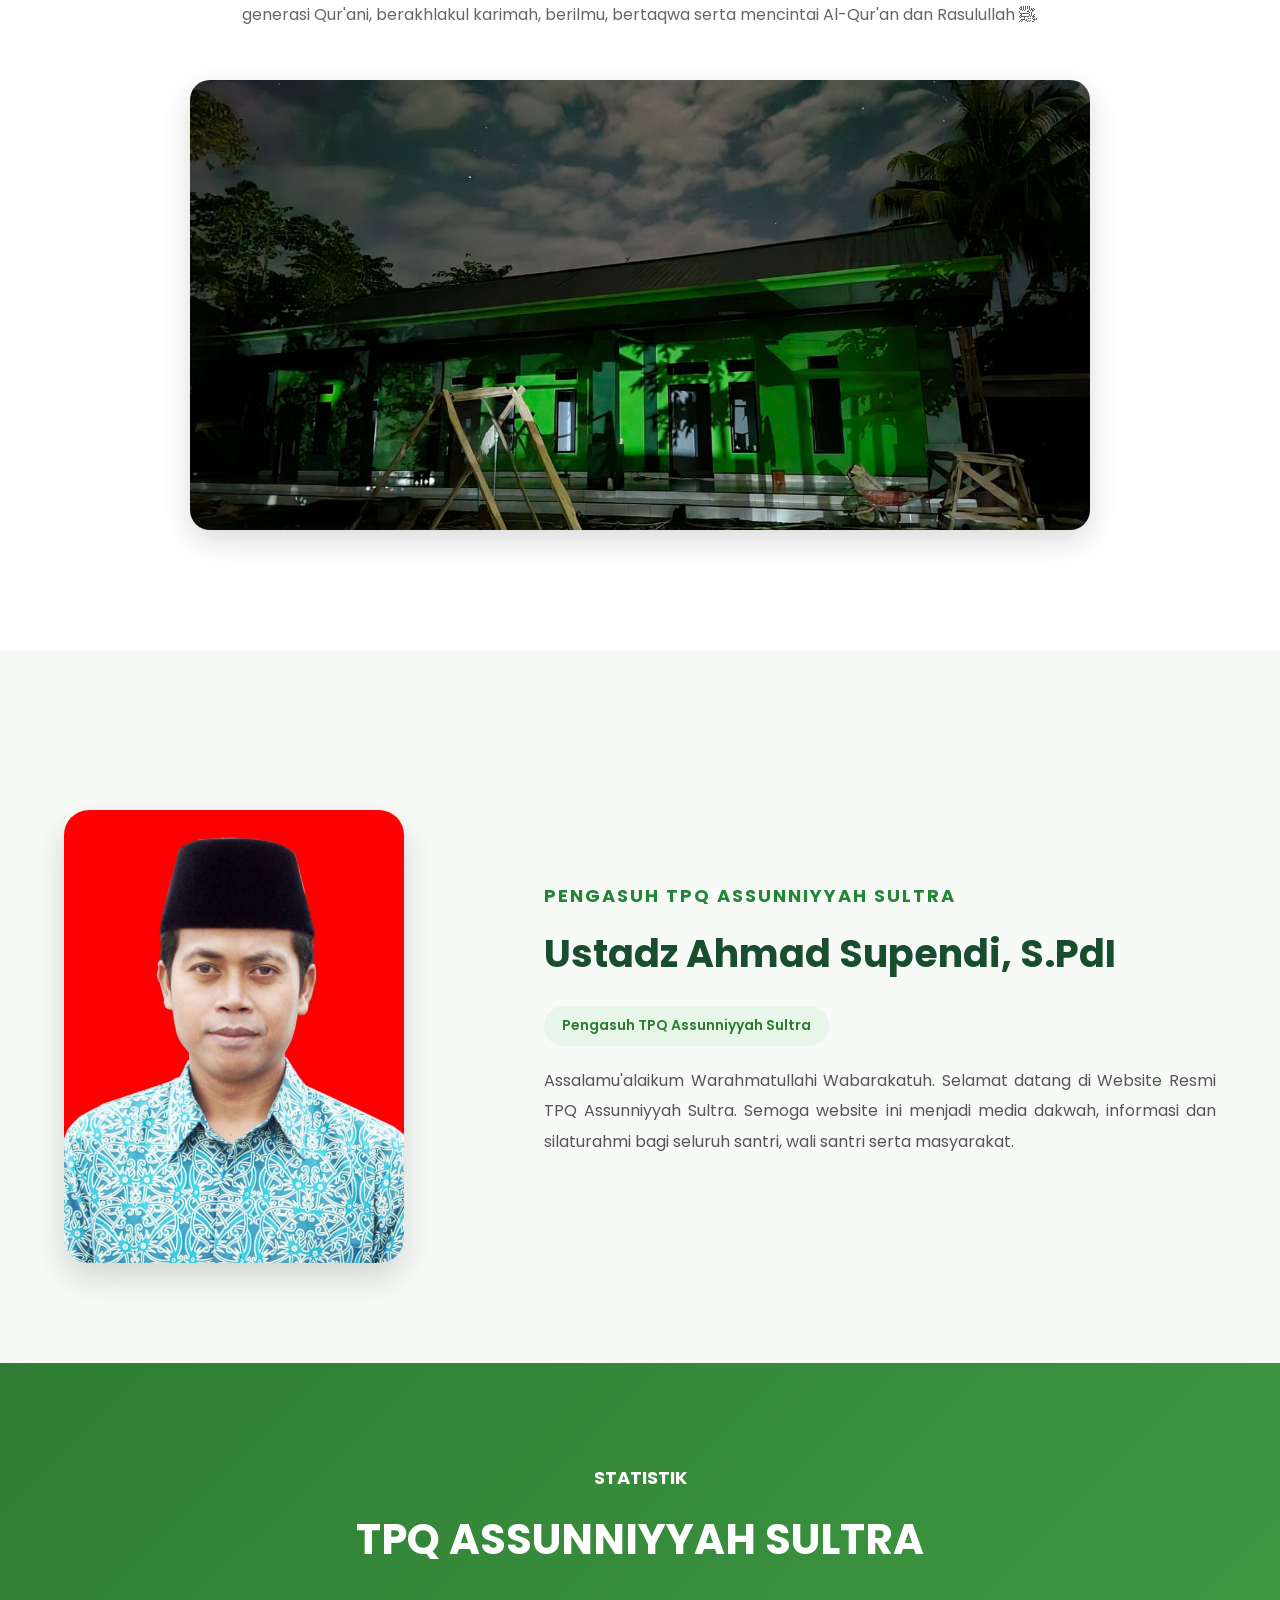
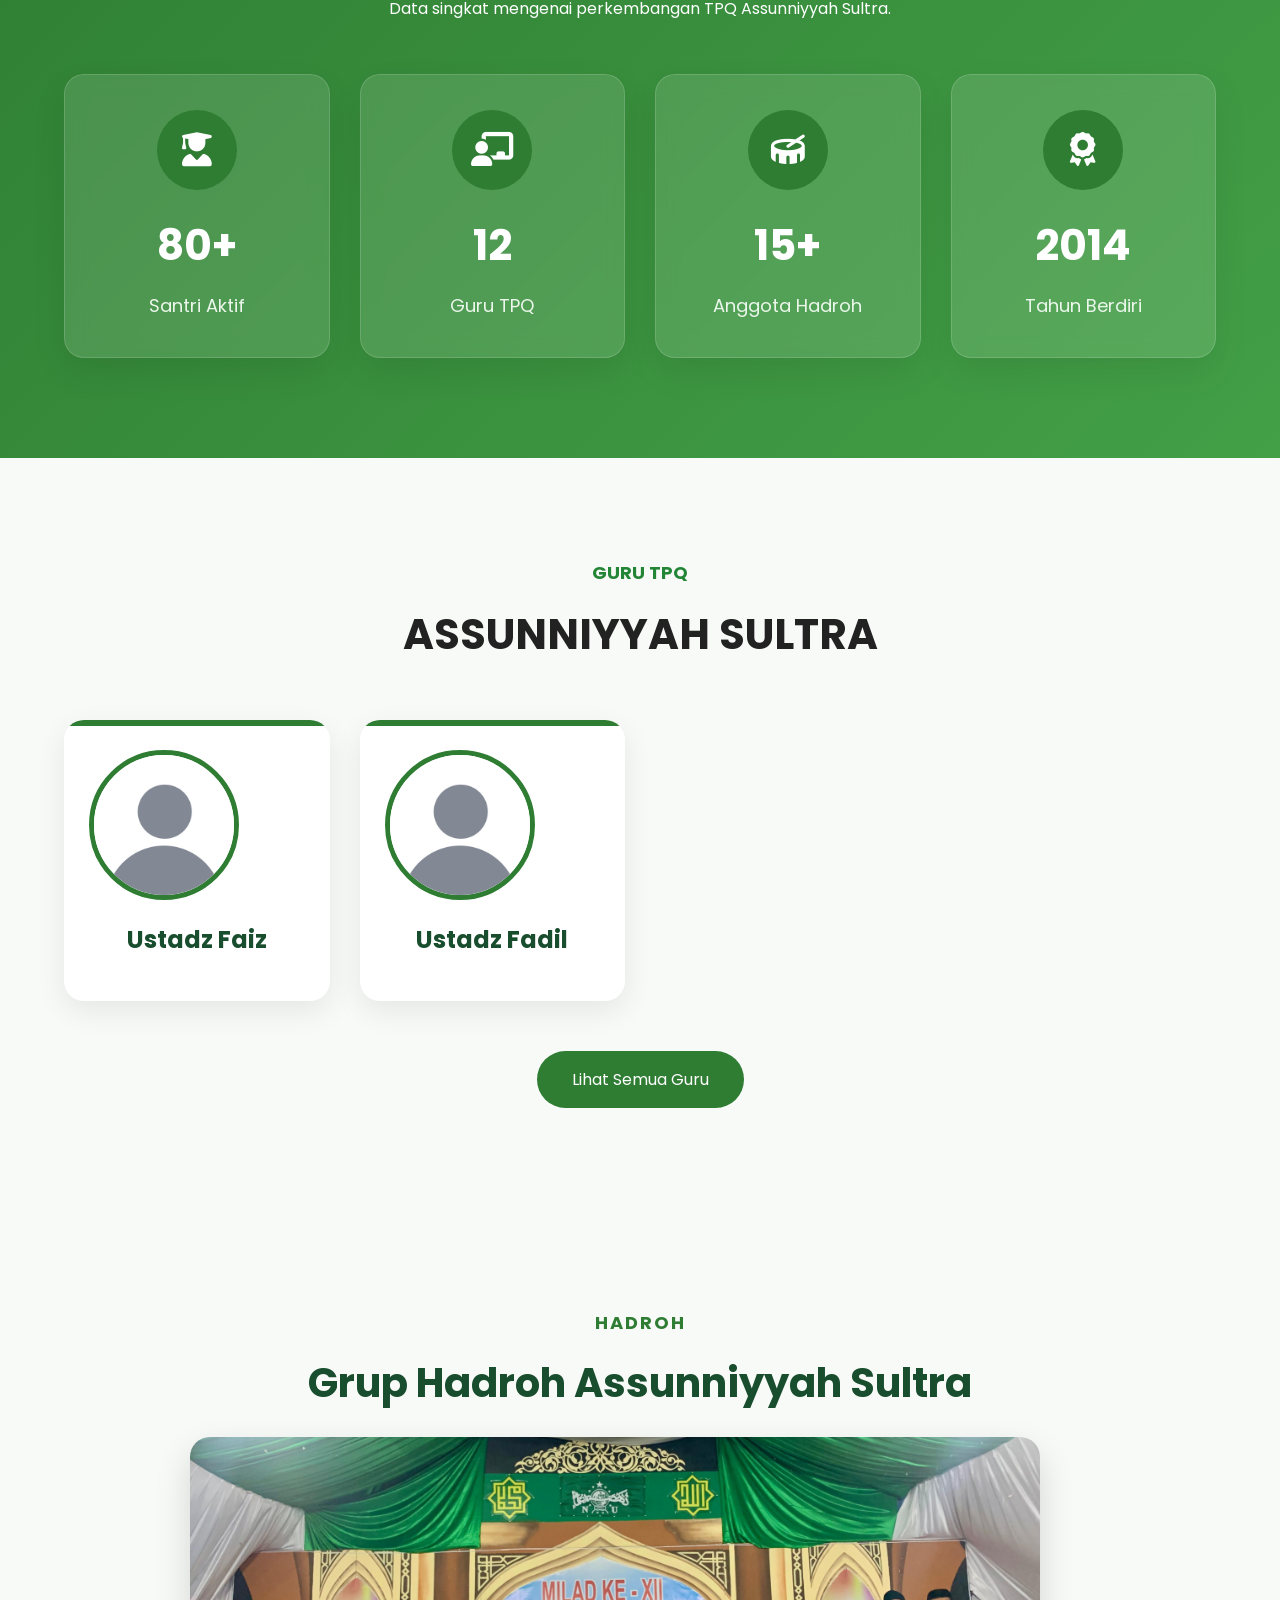
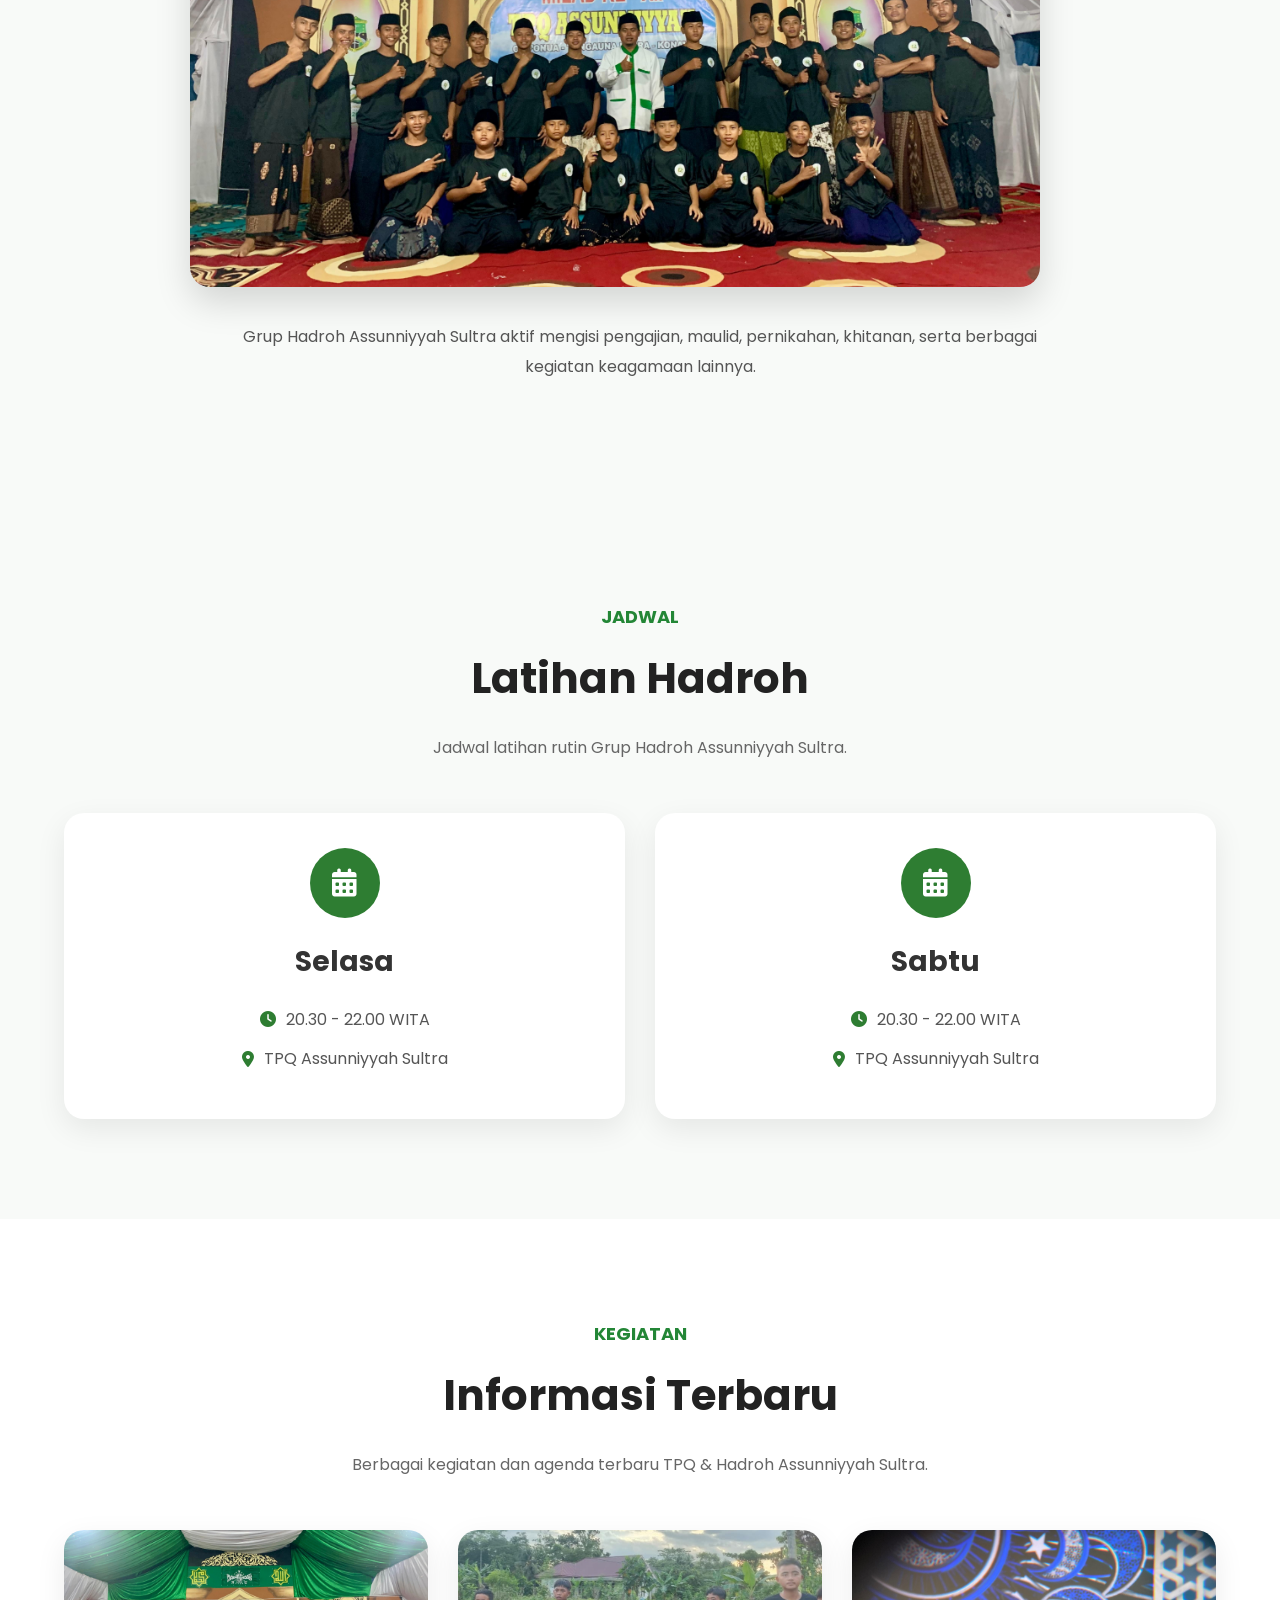
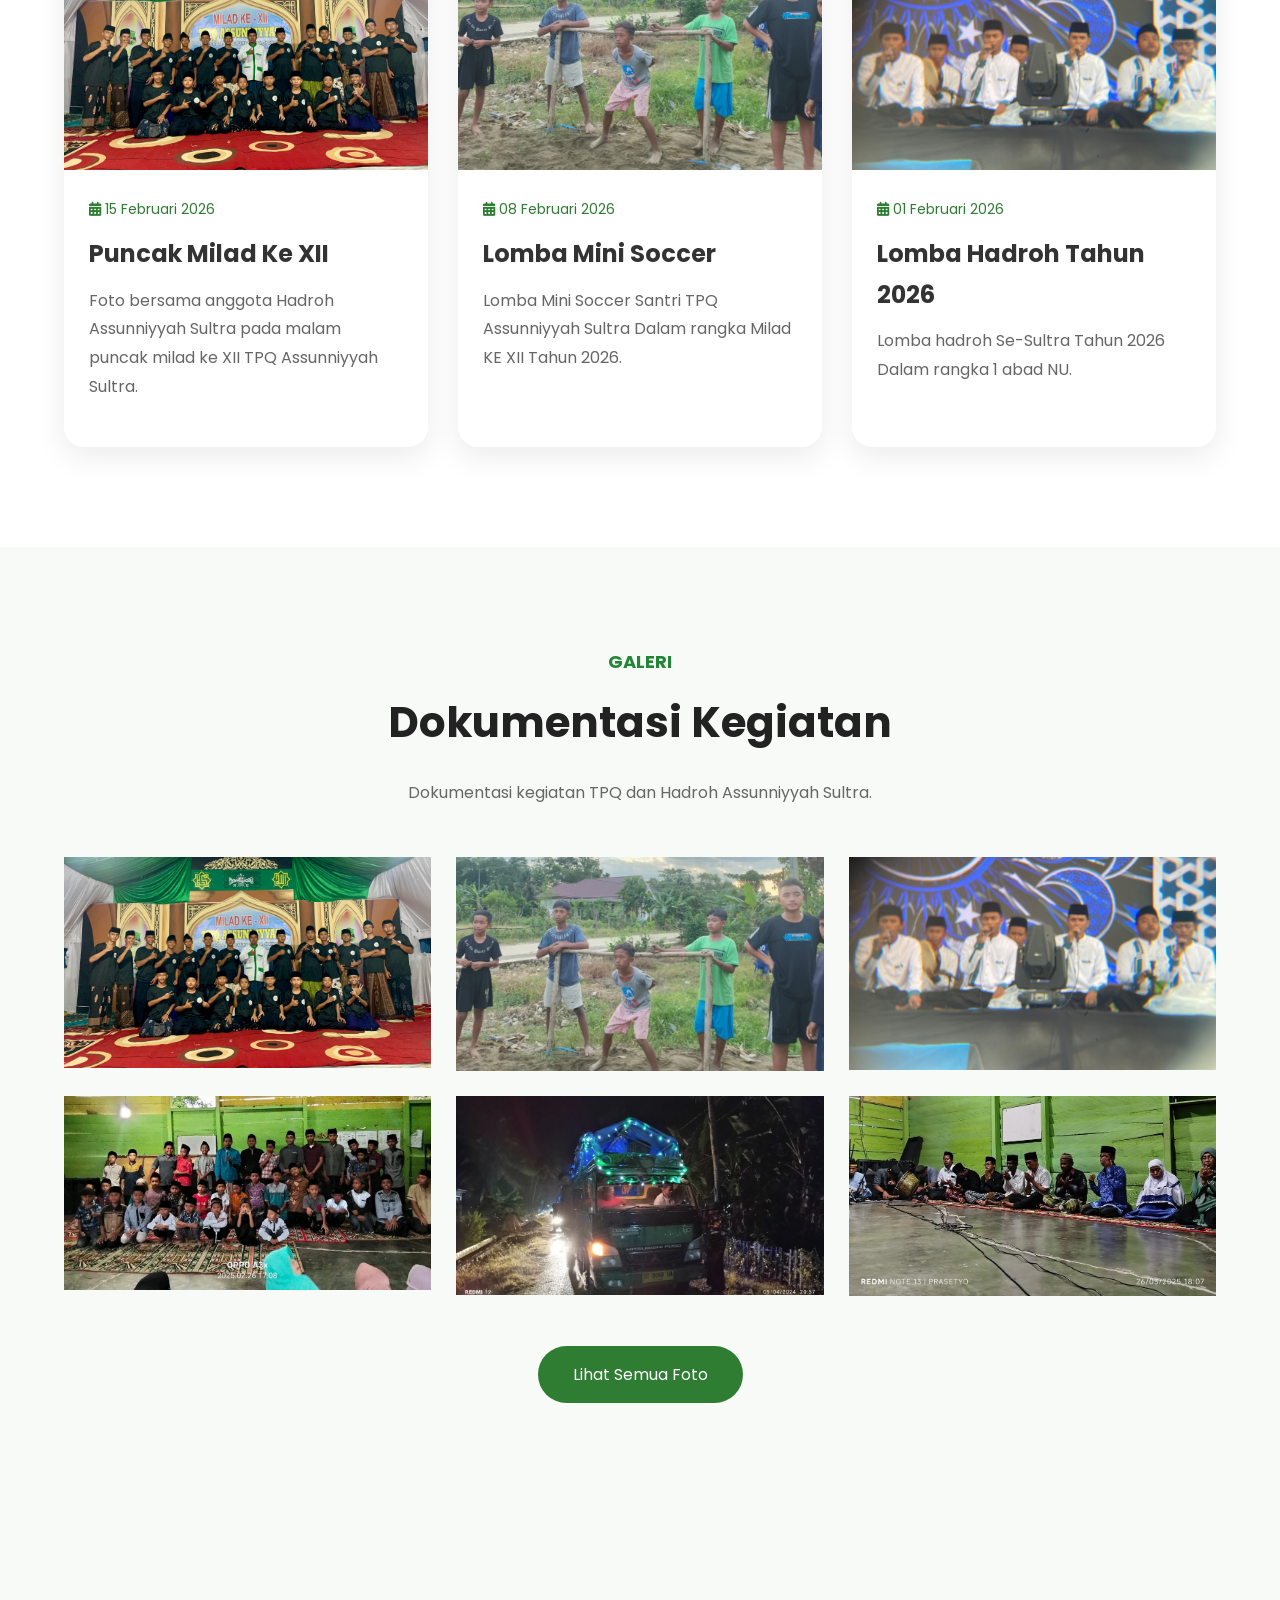
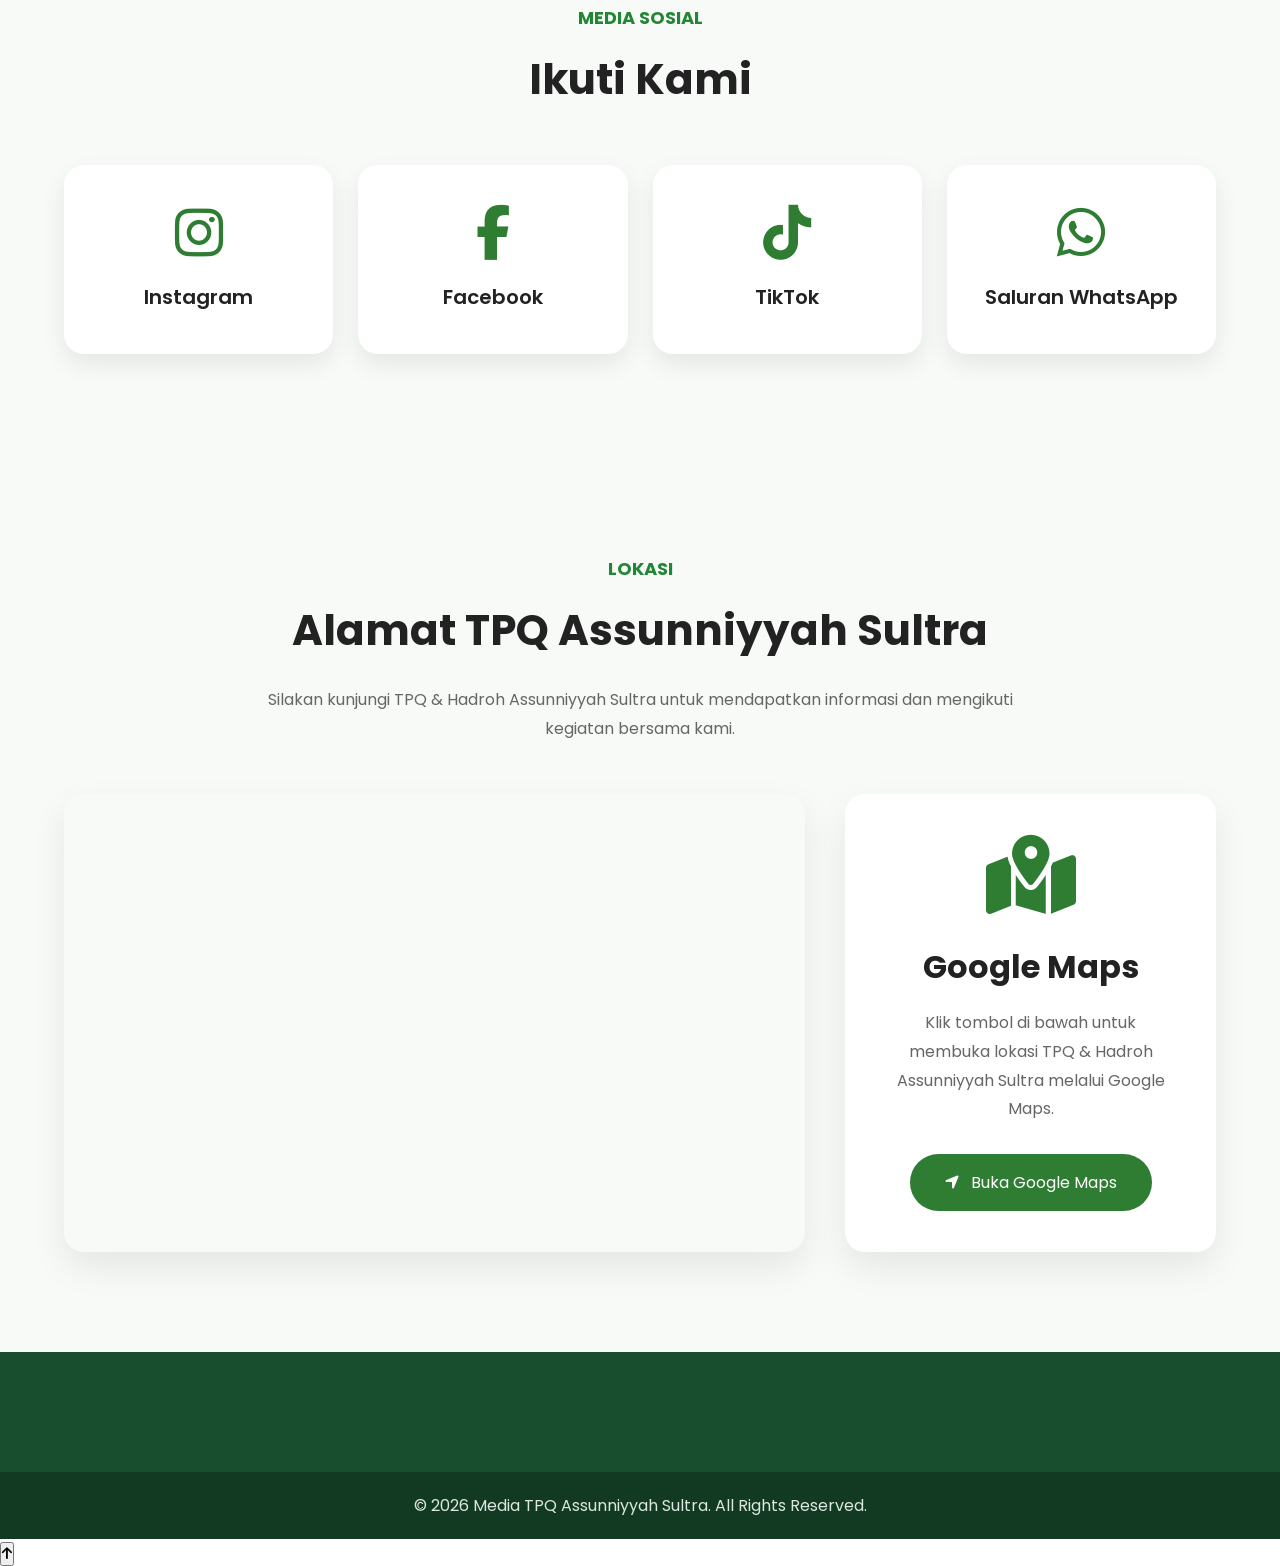
==== commit 342d13f8: "Update" ====
--- a/index.html
+++ b/index.html
@@ -621,7 +621,5 @@
     <script src="js/kalender.js"></script>
     <script src="js/jadwal-sholat.js"></script>
     <script src="js/galeri.js"></script>
-
-  
   </body>
 </html>
--- a/css/style.css
+++ b/css/style.css
@@ -4659,17 +4659,14 @@
   /* Sejarah */
 
   .history {
-    padding: 50px 0;
+    padding-top: 140px;
   }
 
   .history-grid {
     grid-template-columns: 1fr;
     gap: 30px;
-
     padding: 25px 20px;
-
     margin-top: 30px;
-
     border-radius: 18px;
   }
 
@@ -4930,7 +4927,7 @@
 ===================================== */
 
   .pengasuh-profile {
-    padding: 60px 0;
+    padding-top: 140px;
   }
 
   .pengasuh-grid {
@@ -5038,7 +5035,7 @@
 ===================================== */
 
   .guru-stat {
-    padding: 60px 0;
+    padding: 140px 0 80px;
   }
 
   .guru-stat-grid {
@@ -5099,61 +5096,836 @@
    MOBILE - DAFTAR GURU
 ===================================== */
 
-.guru-list{
-    padding:60px 0;
-}
-
-.guru-grid{
-    display:grid;
-    grid-template-columns:repeat(2,1fr);
-    gap:18px;
-    margin-top:35px;
-}
-
-.guru-card{
-    padding:20px 15px;
-    border-radius:18px;
-}
-
-.guru-card img{
-    width:100px;
-    height:100px;
-    border-width:3px;
-    margin-bottom:15px;
-}
-
-.guru-card h3{
-    font-size:18px;
-    margin-bottom:8px;
-    line-height:1.4;
-}
-
-.jabatan{
-    font-size:12px;
-    padding:6px 12px;
-    margin-bottom:12px;
-}
-
-.guru-card p{
-    font-size:14px;
-    line-height:1.6;
-    margin-bottom:18px;
-}
-
-.badge{
-    top:10px;
-    right:10px;
-    font-size:11px;
-    padding:4px 10px;
-}
-
-.btn-guru{
-    display:block;
-    width:100%;
-    padding:10px;
-    font-size:14px;
-    border-radius:12px;
-}
+  .guru-list {
+    padding: 60px 0;
+  }
+
+  .guru-grid {
+    display: grid;
+    grid-template-columns: repeat(3, 1fr);
+    gap: 18px;
+    margin-top: 35px;
+  }
+
+  .guru-card {
+    padding: 20px 15px;
+    border-radius: 18px;
+  }
+
+  .guru-card img {
+    width: 80px;
+    height: 80px;
+    border-width: 3px;
+    margin-bottom: 15px;
+  }
+
+  .guru-card h3 {
+    font-size: 14px;
+    margin-bottom: 8px;
+    line-height: 1.4;
+  }
+
+  .jabatan {
+    font-size: 12px;
+    padding: 6px 12px;
+    margin-bottom: 12px;
+  }
+
+  .guru-card p {
+    font-size: 12px;
+    line-height: 1.6;
+    margin-bottom: 18px;
+  }
+
+  .badge {
+    top: 10px;
+    right: 10px;
+    font-size: 11px;
+    padding: 4px 10px;
+  }
+
+  .btn-guru {
+    display: block;
+    width: 100%;
+    padding: 8px;
+    font-size: 12px;
+    border-radius: 12px;
+  }
+  /* =====================================
+   MOBILE - TENTANG HADROH
+===================================== */
+
+  .hadroh-about {
+    padding: 100px 0 60px;
+  }
+
+  .hadroh-grid {
+    grid-template-columns: 1fr;
+    gap: 30px;
+  }
+
+  .hadroh-image {
+    text-align: center;
+  }
+
+  .hadroh-image img {
+    width: 100%;
+    max-width: 320px;
+  }
+
+  .hadroh-content {
+    text-align: center;
+  }
+
+  .hadroh-content h5 {
+    font-size: 16px;
+  }
+
+  .hadroh-content h2 {
+    font-size: 28px;
+    margin-bottom: 15px;
+  }
+
+  .hadroh-content p {
+    font-size: 15px;
+    line-height: 1.8;
+    text-align: justify;
+  }
+
+  .hadroh-content ul {
+    margin: 20px 0;
+  }
+
+  .hadroh-content ul li {
+    padding-left: 30px;
+    font-size: 15px;
+    line-height: 1.7;
+    text-align: left;
+  }
+
+  /* =====================================
+   MOBILE - JADWAL HADROH
+===================================== */
+
+  .hadroh-jadwal {
+    padding: 60px 0;
+  }
+
+  .hadroh-jadwal-box {
+    margin-top: 35px;
+    overflow-x: auto;
+    border-radius: 15px;
+  }
+
+  .hadroh-jadwal-table {
+    min-width: 650px;
+  }
+
+  .hadroh-jadwal-table th,
+  .hadroh-jadwal-table td {
+    padding: 14px;
+    font-size: 14px;
+  }
+
+  /* =====================================
+   MOBILE - ANGGOTA HADROH
+===================================== */
+
+  .anggota-hadroh {
+    padding: 60px 0;
+  }
+
+  .anggota-grid {
+    grid-template-columns: repeat(2, 1fr);
+    gap: 18px;
+    margin-top: 35px;
+  }
+
+  .anggota-card {
+    padding: 20px 15px;
+    border-radius: 18px;
+  }
+
+  .anggota-card img {
+    width: 100px;
+    height: 100px;
+    border-width: 3px;
+    margin-bottom: 15px;
+  }
+
+  .anggota-card h3 {
+    font-size: 18px;
+    margin-bottom: 8px;
+    line-height: 1.4;
+  }
+
+  .anggota-card .jabatan {
+    font-size: 12px;
+    padding: 6px 12px;
+  }
+
+  .status {
+    top: 10px;
+    right: 10px;
+    font-size: 11px;
+    padding: 4px 10px;
+  }
+
+  /* =====================================
+   MOBILE - PENGURUS HADROH
+===================================== */
+
+  .pengurus-hadroh {
+    padding: 60px 0;
+  }
+
+  .pengurus-grid {
+    grid-template-columns: repeat(2, 1fr);
+    gap: 18px;
+    margin-top: 35px;
+  }
+
+  .pengurus-card {
+    padding: 25px 15px;
+    border-radius: 18px;
+  }
+
+  .pengurus-card .icon {
+    width: 60px;
+    height: 60px;
+    margin-bottom: 15px;
+  }
+
+  .pengurus-card .icon i {
+    font-size: 24px;
+  }
+
+  .pengurus-card h3 {
+    font-size: 18px;
+    margin-bottom: 8px;
+  }
+
+  .pengurus-card span {
+    font-size: 13px;
+    line-height: 1.6;
+  }
+
+  /* =====================================
+   MOBILE - PERJALANAN HADROH
+===================================== */
+
+  .prestasi-hadroh {
+    padding: 60px 0;
+  }
+
+  .prestasi-timeline {
+    margin-top: 35px;
+  }
+
+  .prestasi-timeline::before {
+    left: 20px;
+    width: 3px;
+  }
+
+  .prestasi-item {
+    gap: 18px;
+    margin-bottom: 30px;
+  }
+
+  .prestasi-tahun {
+    width: 40px;
+    height: 40px;
+    font-size: 12px;
+    flex-shrink: 0;
+  }
+
+  .prestasi-card {
+    padding: 18px;
+    border-radius: 15px;
+  }
+
+  .prestasi-card h3 {
+    font-size: 18px;
+    margin-bottom: 10px;
+  }
+
+  .prestasi-card p {
+    font-size: 14px;
+    line-height: 1.7;
+  }
+
+  /* =====================================
+   MOBILE - GALERI HADROH
+===================================== */
+
+  .hadroh-gallery {
+    padding: 60px 0;
+  }
+
+  .hadroh-gallery-grid {
+    grid-template-columns: repeat(2, 1fr);
+    gap: 15px;
+    margin-top: 35px;
+  }
+
+  .hadroh-gallery-item {
+    border-radius: 15px;
+  }
+
+  .hadroh-gallery-item img {
+    height: 160px;
+  }
+
+  /* =====================================
+   MOBILE - BOOKING HADROH
+===================================== */
+
+  .hadroh-booking {
+    padding: 60px 0;
+  }
+
+  .hadroh-booking-box {
+    padding: 35px 20px;
+    border-radius: 18px;
+  }
+
+  .hadroh-booking-box i {
+    font-size: 45px;
+    margin-bottom: 18px;
+  }
+
+  .hadroh-booking-box h2 {
+    font-size: 26px;
+    margin-bottom: 15px;
+  }
+
+  .hadroh-booking-box p {
+    font-size: 15px;
+    line-height: 1.8;
+    margin-bottom: 25px;
+  }
+
+  .hadroh-booking-box .btn {
+    width: 100%;
+    justify-content: center;
+    padding: 14px 20px;
+    font-size: 15px;
+  }
+
+  /* ================================
+     PENGURUS TPQ
+  ================================= */
+
+  .tpq-management {
+    padding: 65px 0;
+  }
+
+  .tpq-management-grid {
+    grid-template-columns: 1fr;
+    gap: 20px;
+    margin-top: 35px;
+  }
+
+  .tpq-management-card {
+    gap: 18px;
+    padding: 20px;
+    border-radius: 16px;
+  }
+
+  .tpq-management-card img {
+    width: 85px;
+    height: 85px;
+    border-width: 3px;
+  }
+
+  .tpq-management-info h3 {
+    font-size: 18px;
+    line-height: 1.4;
+    margin-bottom: 6px;
+  }
+
+  .tpq-management-info p {
+    font-size: 14px;
+    line-height: 1.5;
+  }
+
+  /* ================================
+     PENGURUS HADROH
+  ================================= */
+
+  .hadroh-management {
+    padding: 65px 0;
+  }
+
+  .hadroh-management-grid {
+    grid-template-columns: repeat(2, 1fr);
+    gap: 15px;
+    margin-top: 35px;
+  }
+
+  .hadroh-management-card {
+    padding: 25px 15px;
+    border-radius: 16px;
+    border-top-width: 4px;
+  }
+
+  .hadroh-management-icon {
+    width: 65px;
+    height: 65px;
+    margin-bottom: 15px;
+  }
+
+  .hadroh-management-icon i {
+    font-size: 26px;
+  }
+
+  .hadroh-management-card h3 {
+    font-size: 17px;
+    line-height: 1.4;
+    margin-bottom: 8px;
+  }
+
+  .hadroh-management-card p {
+    font-size: 13px;
+    line-height: 1.5;
+  }
+
+  /* ================================
+     BIDANG KEPENGURUSAN
+  ================================= */
+
+  .management-division {
+    padding: 65px 0;
+  }
+
+  .management-division-grid {
+    grid-template-columns: 1fr;
+    gap: 20px;
+    margin-top: 35px;
+  }
+
+  .management-division-card {
+    padding: 30px 20px;
+    border-radius: 16px;
+  }
+
+  .management-division-card i {
+    font-size: 45px;
+    margin-bottom: 15px;
+  }
+
+  .management-division-card h3 {
+    font-size: 20px;
+    margin-bottom: 10px;
+  }
+
+  .management-division-card p {
+    font-size: 14px;
+    line-height: 1.6;
+  }
+
+  /* ================================
+     PERIODE PENGURUS
+  ================================= */
+
+  .management-period {
+    padding: 65px 0;
+  }
+
+  .management-period-box {
+    padding: 40px 20px;
+    border-radius: 20px;
+  }
+
+  .management-period-box h2 {
+    font-size: 26px;
+    line-height: 1.3;
+    margin-bottom: 12px;
+  }
+
+  .management-period-box p {
+    font-size: 19px;
+    line-height: 1.5;
+  }
+
+  /* =================================
+     AGENDA RUTIN
+  ================================= */
+
+  .agenda-rutin {
+    padding: 65px 0;
+  }
+
+  .agenda-table-wrapper {
+    margin-top: 35px;
+    border-radius: 15px;
+    overflow-x: auto;
+  }
+
+  .agenda-table {
+    min-width: 600px;
+  }
+
+  .agenda-table th {
+    padding: 15px 12px;
+    font-size: 15px;
+  }
+
+  .agenda-table td {
+    padding: 14px 12px;
+    font-size: 14px;
+  }
+
+  /* =================================
+     EVENT TAHUNAN
+  ================================= */
+
+  .annual-events {
+    padding: 65px 0;
+  }
+
+  .annual-events-grid {
+    grid-template-columns: 1fr;
+    gap: 20px;
+    margin-top: 35px;
+  }
+
+  .annual-events-card {
+    border-radius: 16px;
+  }
+
+  .annual-events-card img {
+    height: 220px;
+  }
+
+  .annual-events-content {
+    padding: 20px;
+  }
+
+  .annual-events-content h3 {
+    font-size: 20px;
+    line-height: 1.4;
+    margin-bottom: 10px;
+  }
+
+  .annual-events-content p {
+    font-size: 14px;
+    line-height: 1.7;
+  }
+
+  /* =================================
+     PENGUMUMAN TERBARU
+  ================================= */
+
+  .latest-announcement {
+    padding: 65px 0;
+  }
+
+  .latest-announcement-list {
+    gap: 18px;
+    margin-top: 35px;
+  }
+
+  .latest-announcement-card {
+    gap: 15px;
+    padding: 20px;
+    border-radius: 16px;
+    align-items: flex-start;
+  }
+
+  .announcement-icon {
+    width: 55px;
+    height: 55px;
+  }
+
+  .announcement-icon i {
+    font-size: 22px;
+  }
+
+  .announcement-content h3 {
+    font-size: 18px;
+    line-height: 1.4;
+    margin-bottom: 7px;
+  }
+
+  .announcement-content p {
+    font-size: 13px;
+    line-height: 1.6;
+  }
+
+  /* =================================
+     GALERI KEGIATAN
+  ================================= */
+
+  .activity-gallery {
+    padding: 65px 0;
+  }
+
+  .activity-gallery-grid {
+    grid-template-columns: repeat(2, 1fr);
+    gap: 12px;
+    margin-top: 35px;
+  }
+
+  .activity-gallery-item {
+    border-radius: 12px;
+  }
+
+  .activity-gallery-item img {
+    height: 160px;
+  }
+
+  /* =================================
+     INTRO GALERI
+  ================================= */
+
+  .gallery-introduction {
+    padding: 65px 0;
+  }
+
+  .gallery-introduction .section-title {
+    width: 100%;
+  }
+
+  .gallery-introduction h5 {
+    font-size: 14px;
+    letter-spacing: 1.5px;
+    margin-bottom: 8px;
+  }
+
+  .gallery-introduction h2 {
+    font-size: 28px;
+    line-height: 1.35;
+    margin-bottom: 15px;
+  }
+
+  .gallery-introduction p {
+    font-size: 14px;
+    line-height: 1.7;
+    padding: 0 10px;
+  }
+
+  /* =================================
+     FILTER GALERI
+  ================================= */
+
+  .photo-filter {
+    padding: 25px 0;
+  }
+
+  .photo-filter-buttons {
+    gap: 8px;
+    padding: 0 10px;
+  }
+
+  .photo-filter-buttons button {
+    padding: 9px 16px;
+    font-size: 13px;
+  }
+
+  /* =================================
+     GALERI
+  ================================= */
+
+  .photo-gallery {
+    padding: 50px 0 65px;
+  }
+
+  .photo-gallery-grid {
+    grid-template-columns: repeat(2, 1fr);
+    gap: 12px;
+  }
+
+  .photo-gallery-card {
+    border-radius: 12px;
+  }
+
+  .photo-gallery-card img {
+    height: 160px;
+  }
+
+  .photo-gallery-overlay {
+    padding: 12px;
+  }
+
+  .photo-gallery-overlay h3 {
+    font-size: 14px;
+    line-height: 1.3;
+  }
+
+  /*=====================================
+        INFORMASI KONTAK
+  ======================================*/
+
+  .contact-information {
+    padding: 60px 0;
+  }
+
+  .contact-information-grid {
+    grid-template-columns: repeat(2, 1fr);
+    gap: 15px;
+    margin-top: 35px;
+  }
+
+  .contact-information-card {
+    padding: 25px 12px;
+    border-radius: 15px;
+  }
+
+  .contact-information-card i {
+    width: 58px;
+    height: 58px;
+    line-height: 58px;
+    font-size: 23px;
+    margin-bottom: 12px;
+  }
+
+  .contact-information-card h3 {
+    font-size: 17px;
+    margin-bottom: 8px;
+  }
+
+  .contact-information-card p {
+    font-size: 13px;
+    line-height: 1.6;
+    word-break: break-word;
+  }
+
+  /*=====================================
+        MEDIA SOSIAL KONTAK
+  ======================================*/
+
+  .contact-social {
+    padding: 60px 0;
+  }
+
+  .contact-social-grid {
+    grid-template-columns: repeat(2, 1fr);
+    gap: 15px;
+    margin-top: 35px;
+  }
+
+  .contact-social-card {
+    padding: 25px 12px;
+    border-radius: 15px;
+  }
+
+  .contact-social-card i {
+    width: 55px;
+    height: 55px;
+    line-height: 55px;
+    font-size: 23px;
+    margin-bottom: 12px;
+  }
+
+  .contact-social-card h3 {
+    font-size: 17px;
+    margin-bottom: 6px;
+  }
+
+  .contact-social-card span {
+    font-size: 12px;
+    word-break: break-word;
+  }
+
+  /*=====================================
+        FORM KONTAK
+  ======================================*/
+
+  .contact-form-section {
+    padding: 60px 0;
+  }
+
+  .contact-form {
+    width: 100%;
+    margin-top: 35px;
+  }
+
+  .contact-input {
+    margin-bottom: 18px;
+  }
+
+  .contact-input input,
+  .contact-input textarea {
+    padding: 14px 16px;
+    font-size: 14px;
+    border-radius: 12px;
+  }
+
+  .contact-input textarea {
+    min-height: 140px;
+  }
+
+  .contact-button {
+    padding: 15px;
+    font-size: 15px;
+    border-radius: 12px;
+  }
+
+  /*=====================================
+        LOKASI
+  ======================================*/
+
+  .contact-location {
+    padding: 60px 0;
+  }
+
+  .contact-location-map {
+    margin-top: 35px;
+    border-radius: 15px;
+  }
+
+  .contact-location-map iframe {
+    height: 350px;
+  }
+
+  /*=====================================
+        WHATSAPP
+  ======================================*/
+
+  .contact-whatsapp {
+    padding: 60px 0;
+  }
+
+  .contact-whatsapp-card {
+    flex-direction: column;
+    text-align: center;
+    gap: 20px;
+    padding: 30px 20px;
+    border-radius: 20px;
+  }
+
+  .contact-whatsapp-icon {
+    width: 70px;
+    height: 70px;
+    min-width: 70px;
+  }
+
+  .contact-whatsapp-icon i {
+    font-size: 35px;
+  }
+
+  .contact-whatsapp-content h2 {
+    font-size: 24px;
+    line-height: 1.35;
+    margin-bottom: 10px;
+  }
+
+  .contact-whatsapp-content p {
+    font-size: 14px;
+    line-height: 1.7;
+  }
+
+  .contact-whatsapp-button {
+    width: 100%;
+  }
+
+  .contact-whatsapp-button a {
+    width: 100%;
+    justify-content: center;
+    padding: 14px 20px;
+    font-size: 14px;
+  }
 }
 
 /* Jika ingin 1 kolom di HP kecil */
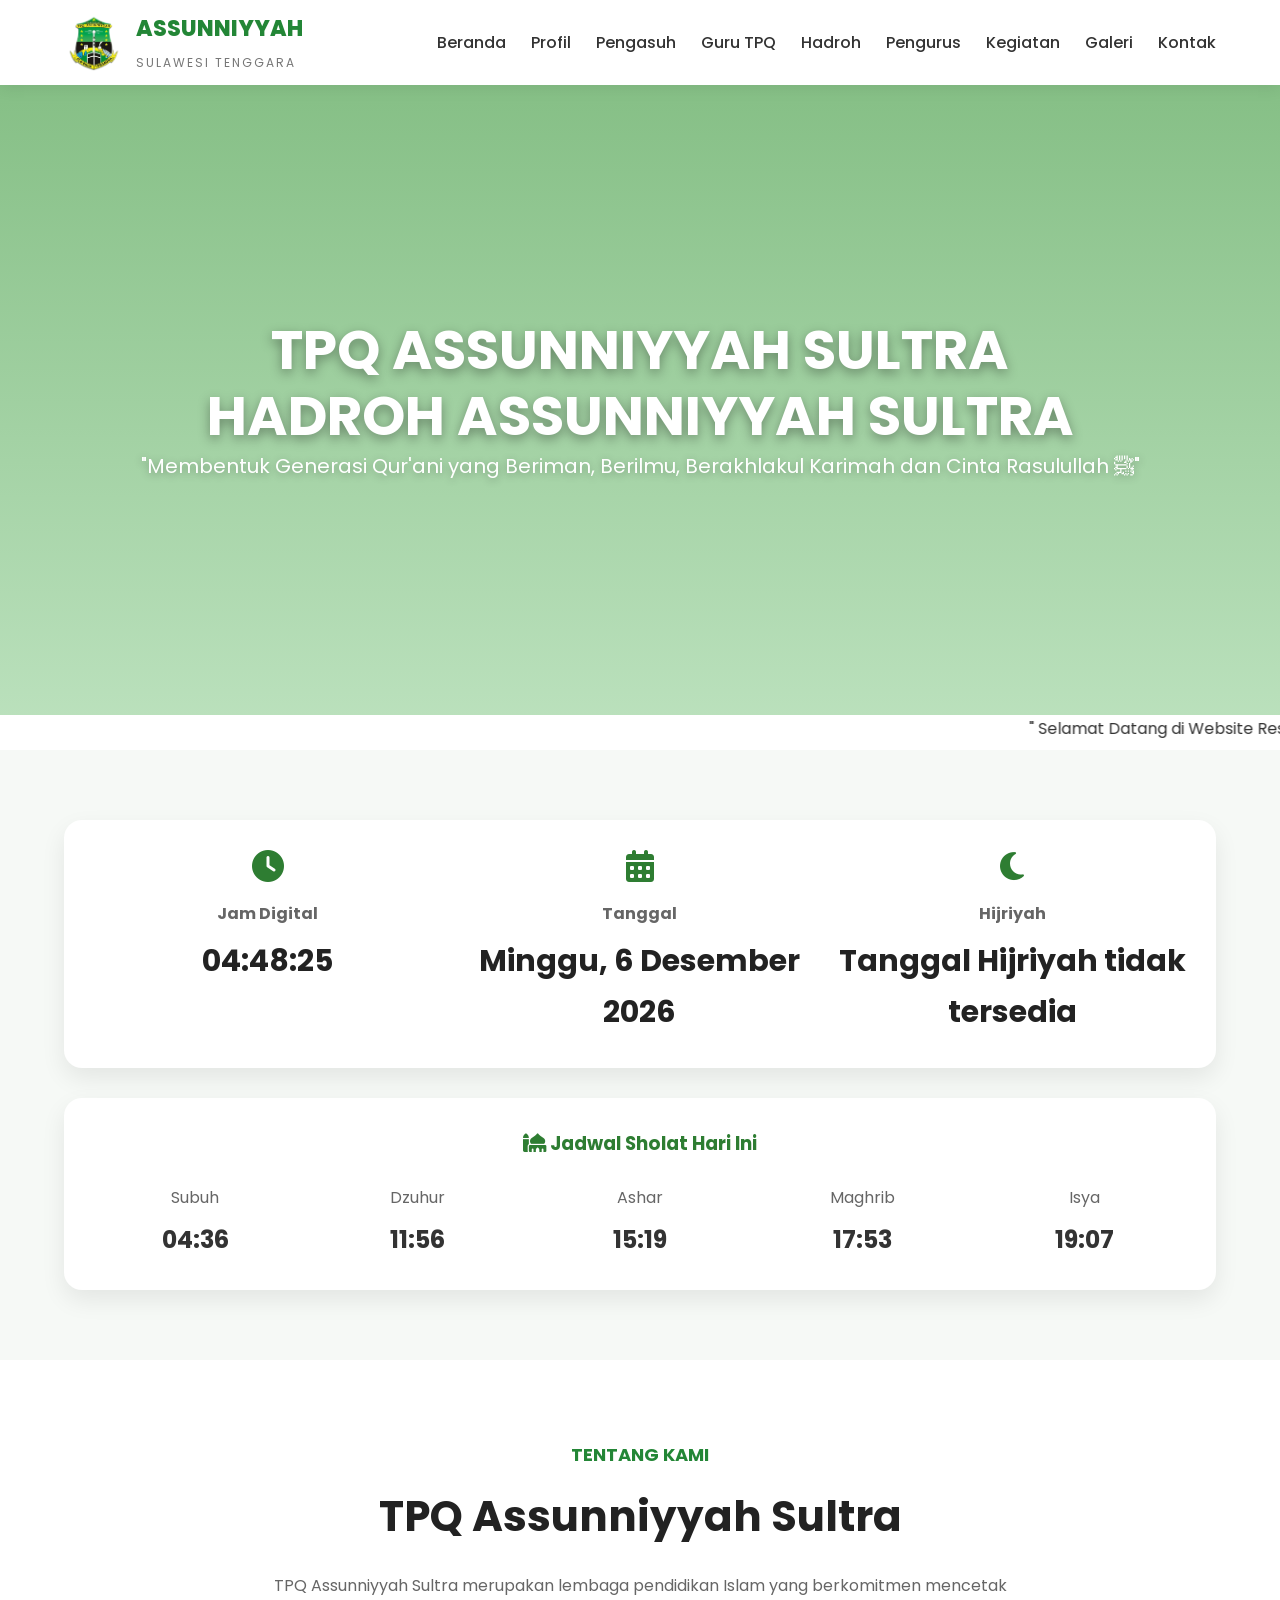
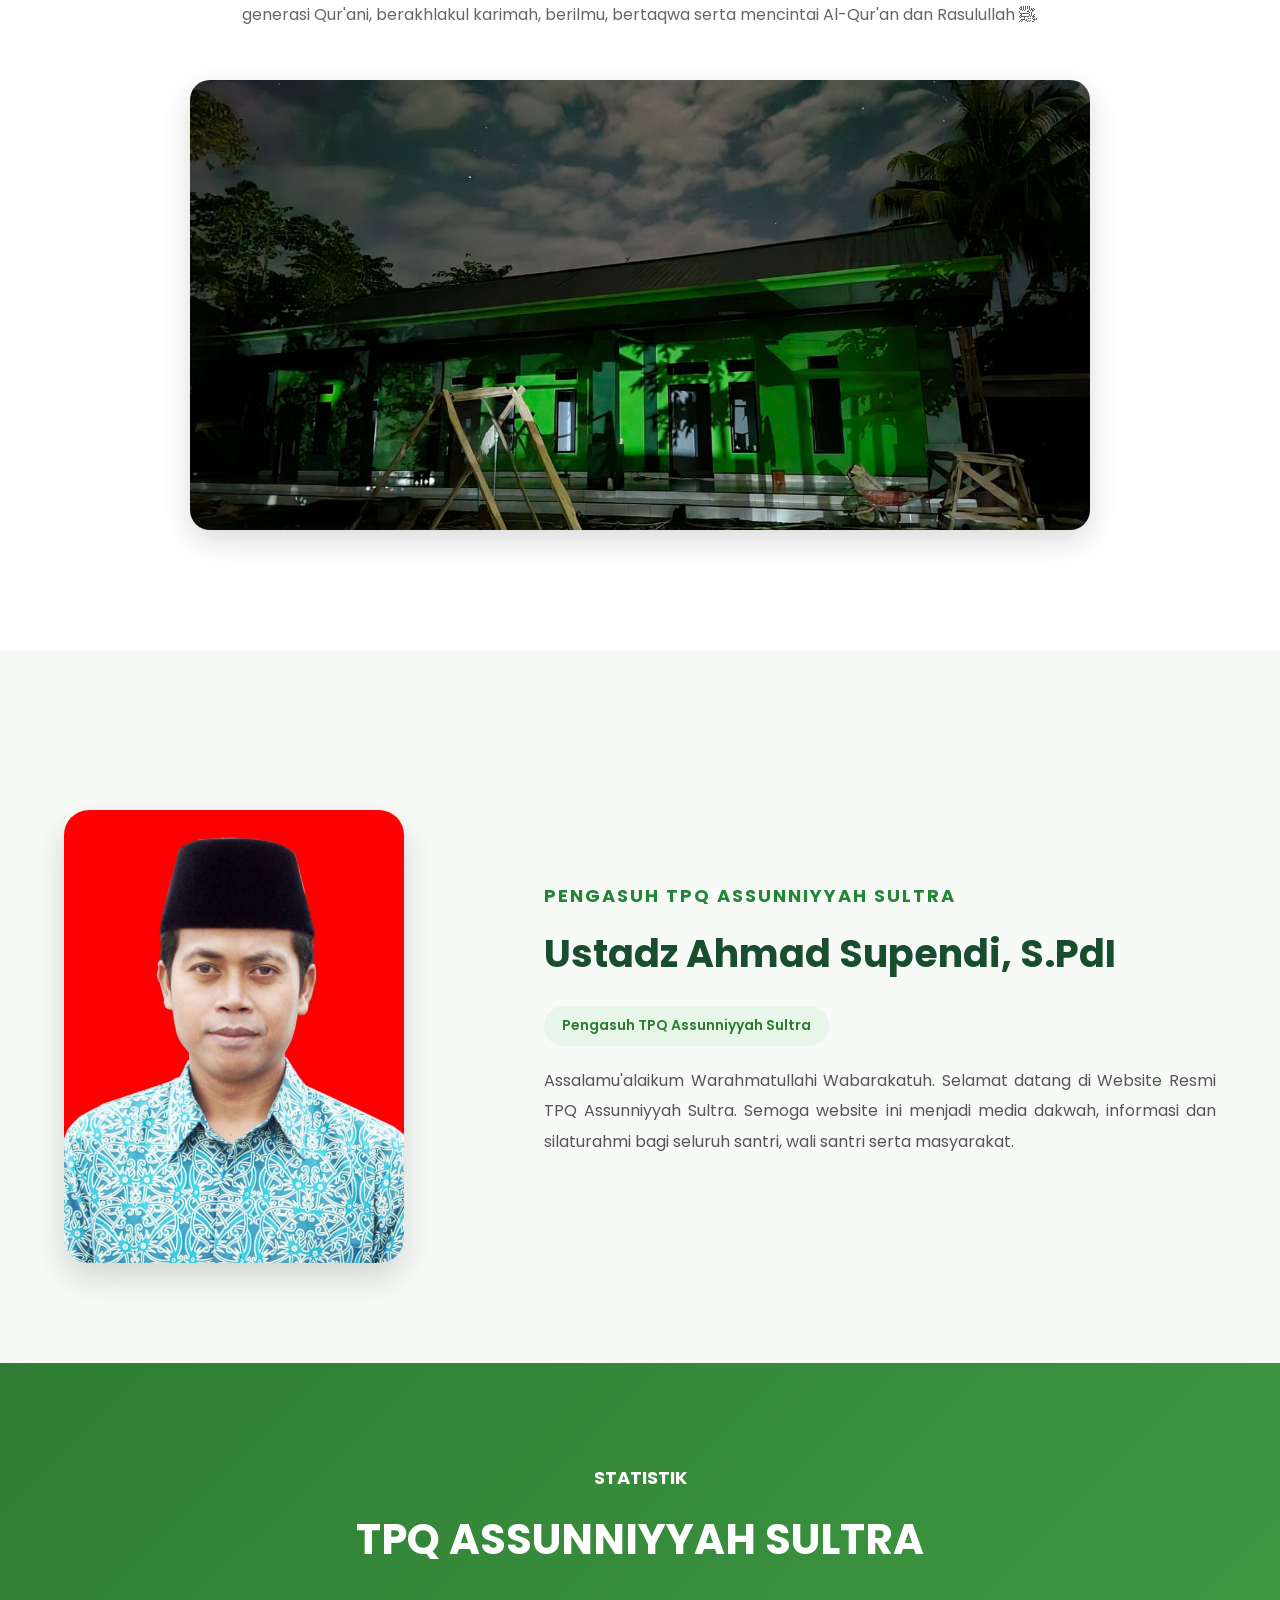
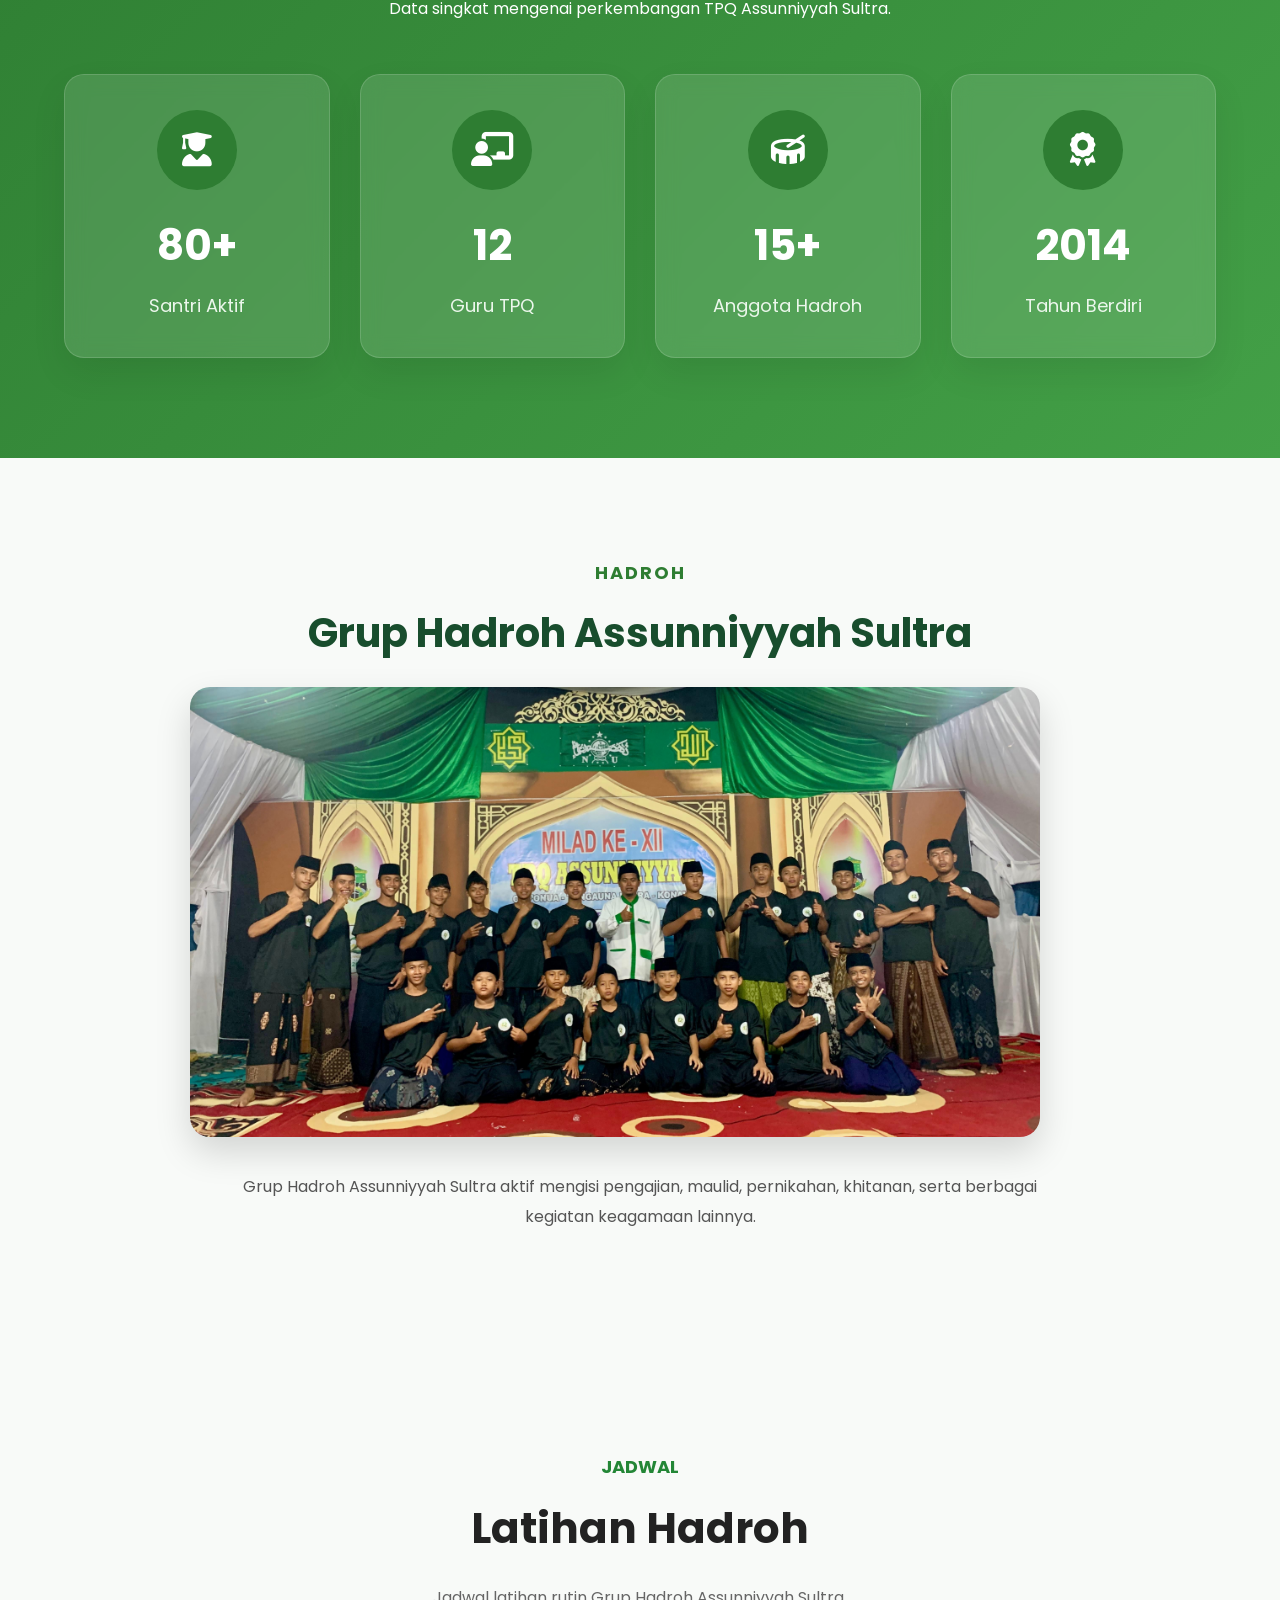
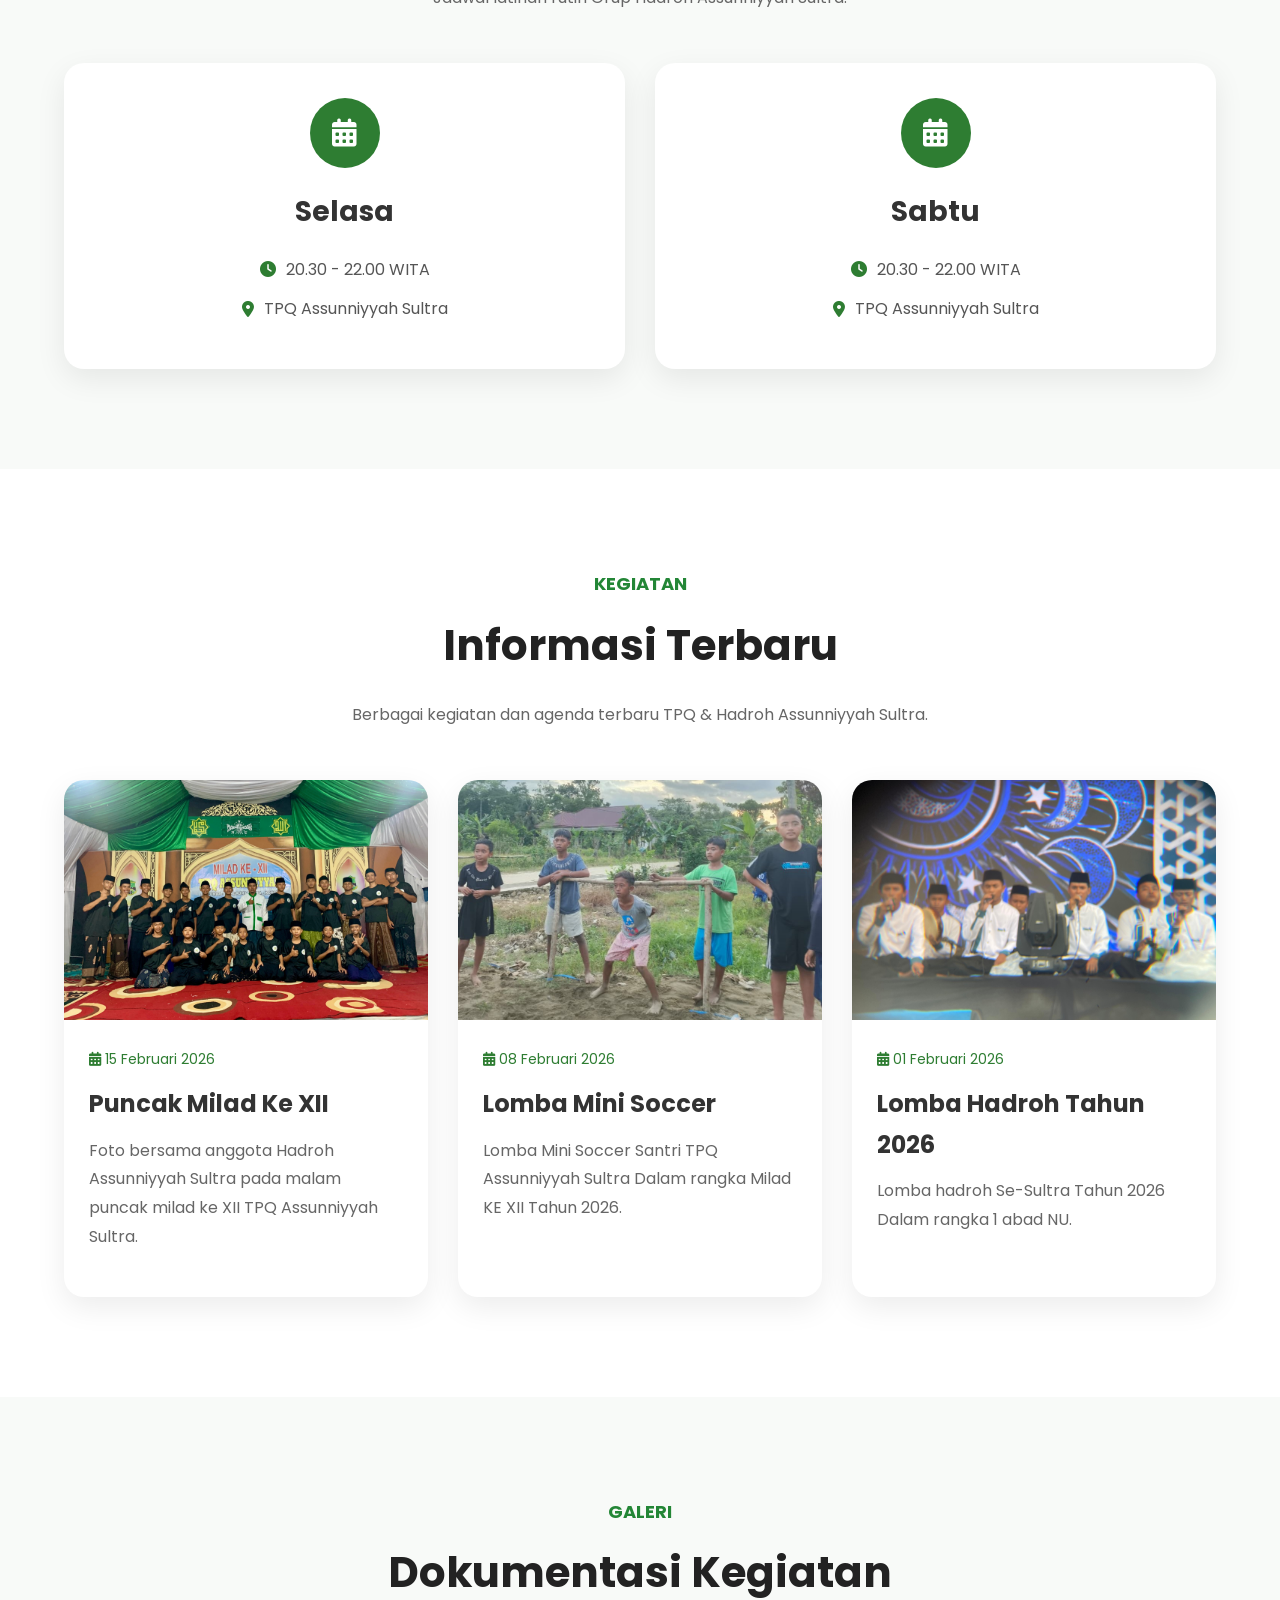
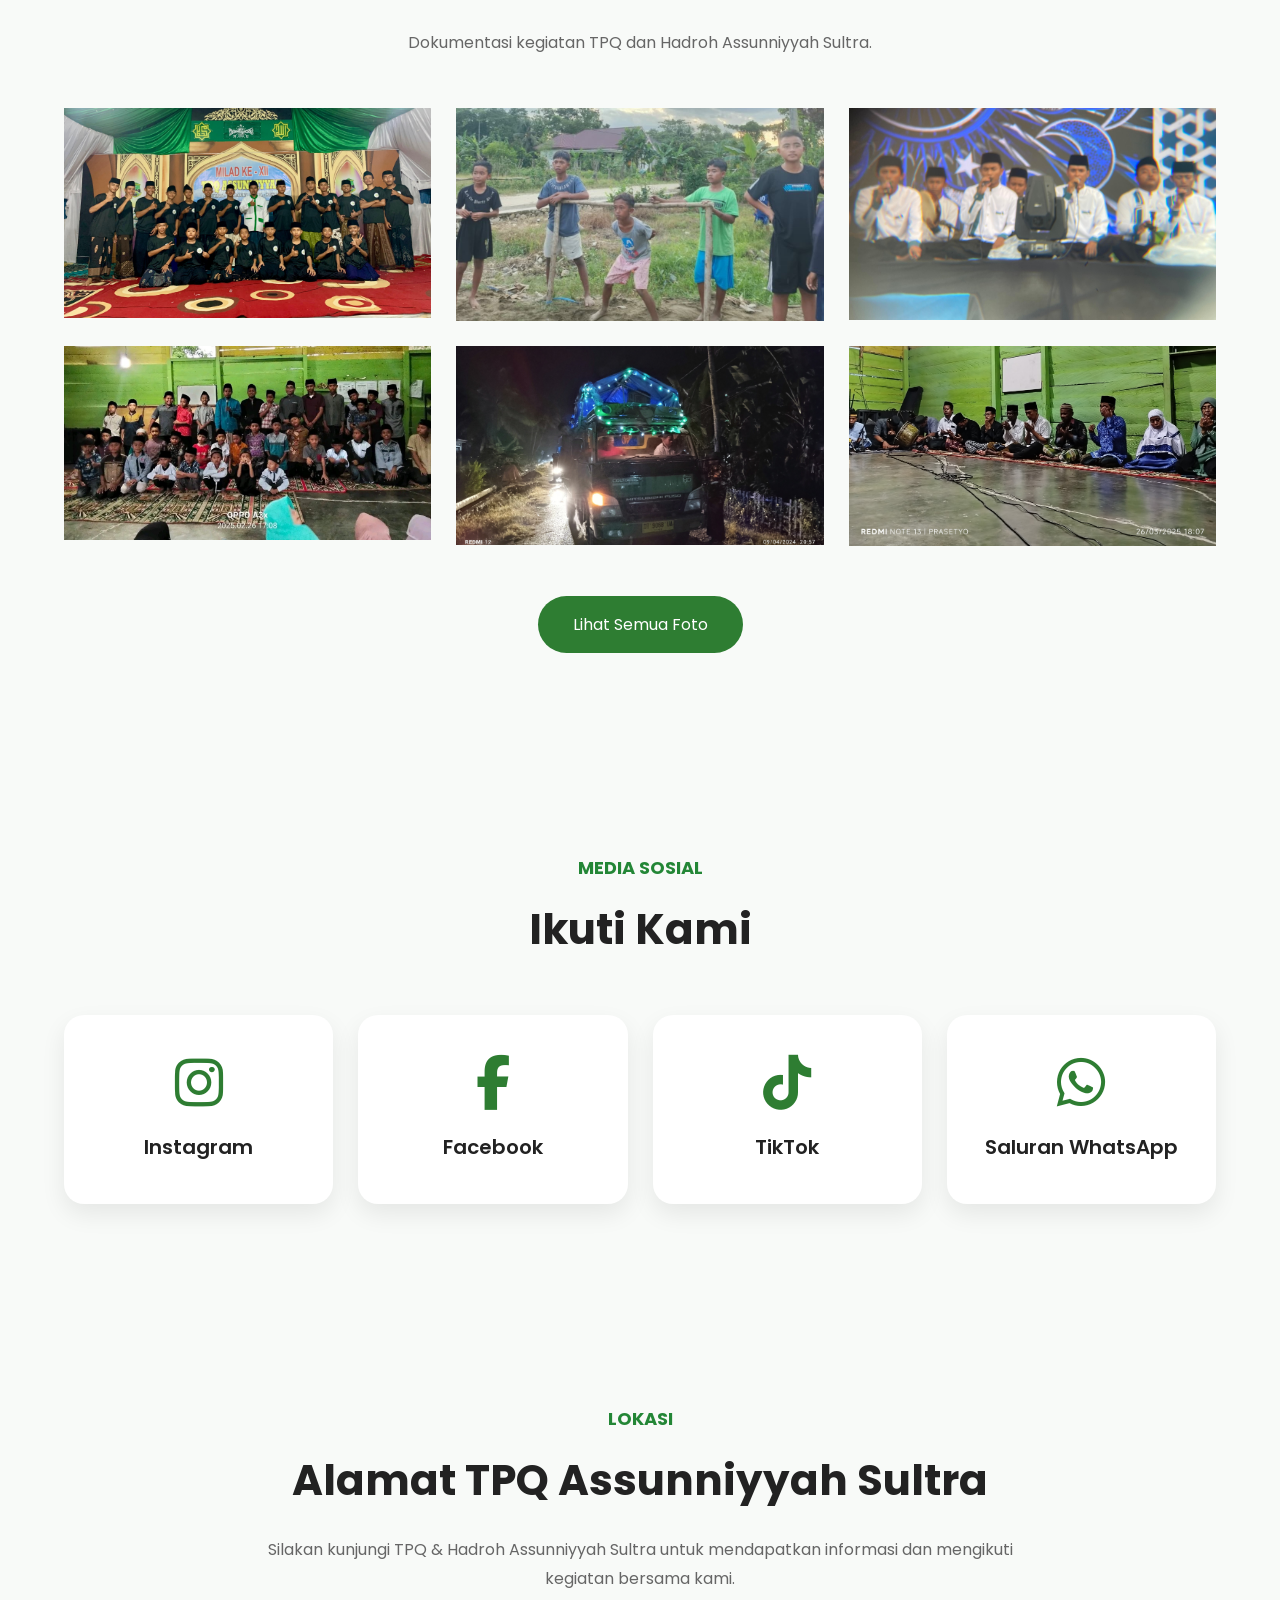
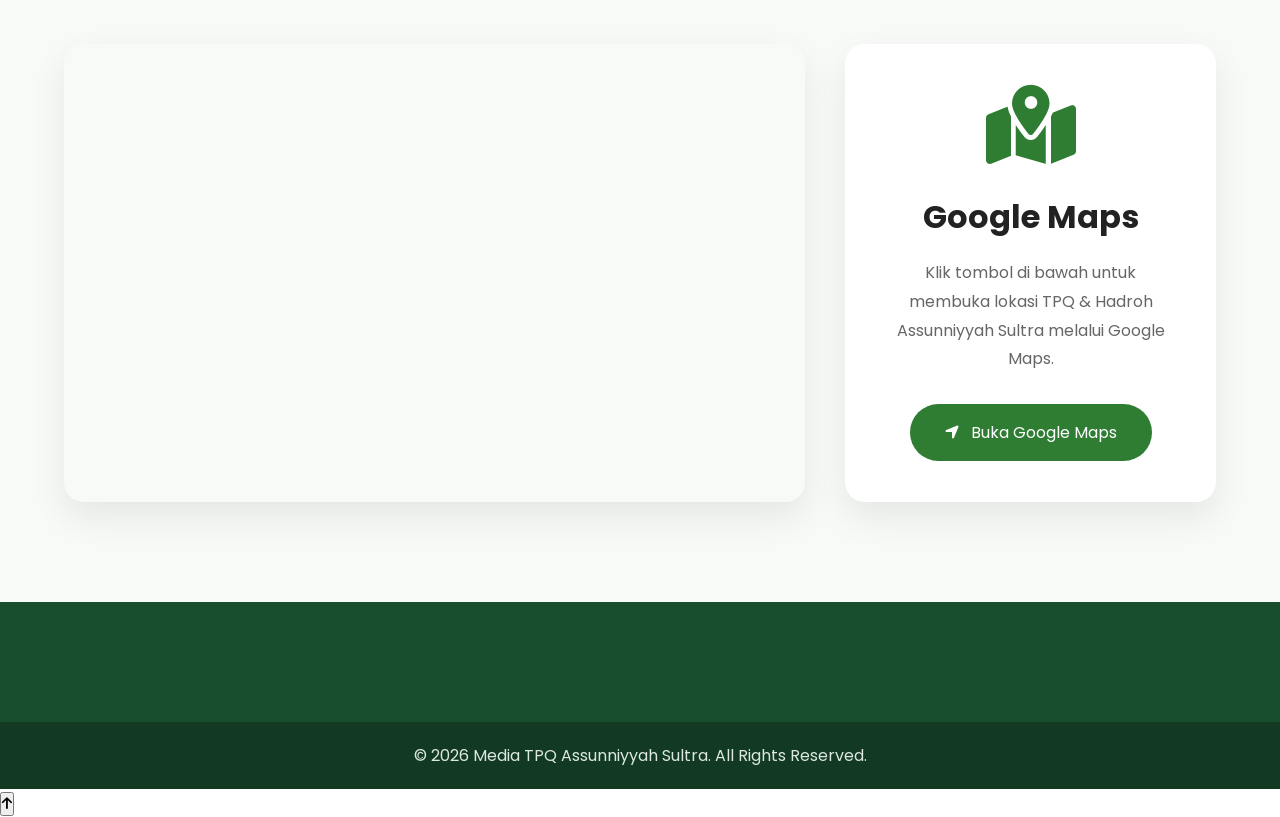
==== commit 1a853ff3: "update" ====
--- a/index.html
+++ b/index.html
@@ -272,38 +272,6 @@
     </section>
 
     <!-- ========================= -->
-    <!-- GURU -->
-    <!-- ========================= -->
-
-    <section class="guru-home">
-      <div class="container">
-        <div class="section-title">
-          <h5>Guru TPQ</h5>
-
-          <h2>ASSUNNIYYAH SULTRA</h2>
-        </div>
-
-        <div class="guru-grid">
-          <div class="guru-card">
-            <img src="images/guru/guru1.jpg" />
-
-            <h3>Ustadz Faiz</h3>
-          </div>
-
-          <div class="guru-card">
-            <img src="images/guru/guru2.jpg" />
-
-            <h3>Ustadz Fadil</h3>
-          </div>
-        </div>
-
-        <div class="center">
-          <a href="guru.html" class="btn"> Lihat Semua Guru </a>
-        </div>
-      </div>
-    </section>
-
-    <!-- ========================= -->
     <!-- HADROH -->
     <!-- ========================= -->
 
--- a/css/style.css
+++ b/css/style.css
@@ -4043,8 +4043,9 @@
   }
 
   #navbar.active {
-    max-height: 600px;
-  }
+    max-height: calc(100vh - 75px);
+    overflow-y: auto;
+}
 
   #navbar ul {
     display: flex;
@@ -4057,7 +4058,7 @@
 
   #navbar a {
     display: block;
-    padding: 15px 20px;
+    padding: 11px 20px;
     border-bottom: 1px solid #eee;
   }
   /* Button */
@@ -5102,7 +5103,7 @@
 
   .guru-grid {
     display: grid;
-    grid-template-columns: repeat(3, 1fr);
+    grid-template-columns: repeat(2, 1fr);
     gap: 18px;
     margin-top: 35px;
   }
@@ -5155,52 +5156,73 @@
    MOBILE - TENTANG HADROH
 ===================================== */
 
+
   .hadroh-about {
-    padding: 100px 0 60px;
+    padding-top: 140px;
   }
 
   .hadroh-grid {
     grid-template-columns: 1fr;
-    gap: 30px;
-  }
+    gap: 35px;
+  }
+
+  /* FOTO HADROH */
 
   .hadroh-image {
-    text-align: center;
+    display: flex;
+    justify-content: center;
+    align-items: center;
+    width: 100%;
   }
 
   .hadroh-image img {
     width: 100%;
-    max-width: 320px;
-  }
+    max-width: 500px;
+    height: auto;
+    margin: 0 auto;
+    border-radius: 16px;
+    object-fit: cover;
+  }
+
+  /* ISI HADROH */
 
   .hadroh-content {
-    text-align: center;
+    text-align: left;
   }
 
   .hadroh-content h5 {
     font-size: 16px;
+    margin-bottom: 8px;
   }
 
   .hadroh-content h2 {
-    font-size: 28px;
+    font-size: 30px;
+    line-height: 1.3;
     margin-bottom: 15px;
   }
 
   .hadroh-content p {
     font-size: 15px;
     line-height: 1.8;
-    text-align: justify;
+    margin-bottom: 15px;
   }
 
   .hadroh-content ul {
-    margin: 20px 0;
+    margin: 25px 0;
   }
 
   .hadroh-content ul li {
-    padding-left: 30px;
+    padding-left: 32px;
+    margin-bottom: 15px;
     font-size: 15px;
-    line-height: 1.7;
-    text-align: left;
+    line-height: 1.6;
+  }
+
+  .hadroh-content ul li::before {
+    width: 22px;
+    height: 22px;
+    line-height: 22px;
+    font-size: 13px;
   }
 
   /* =====================================
